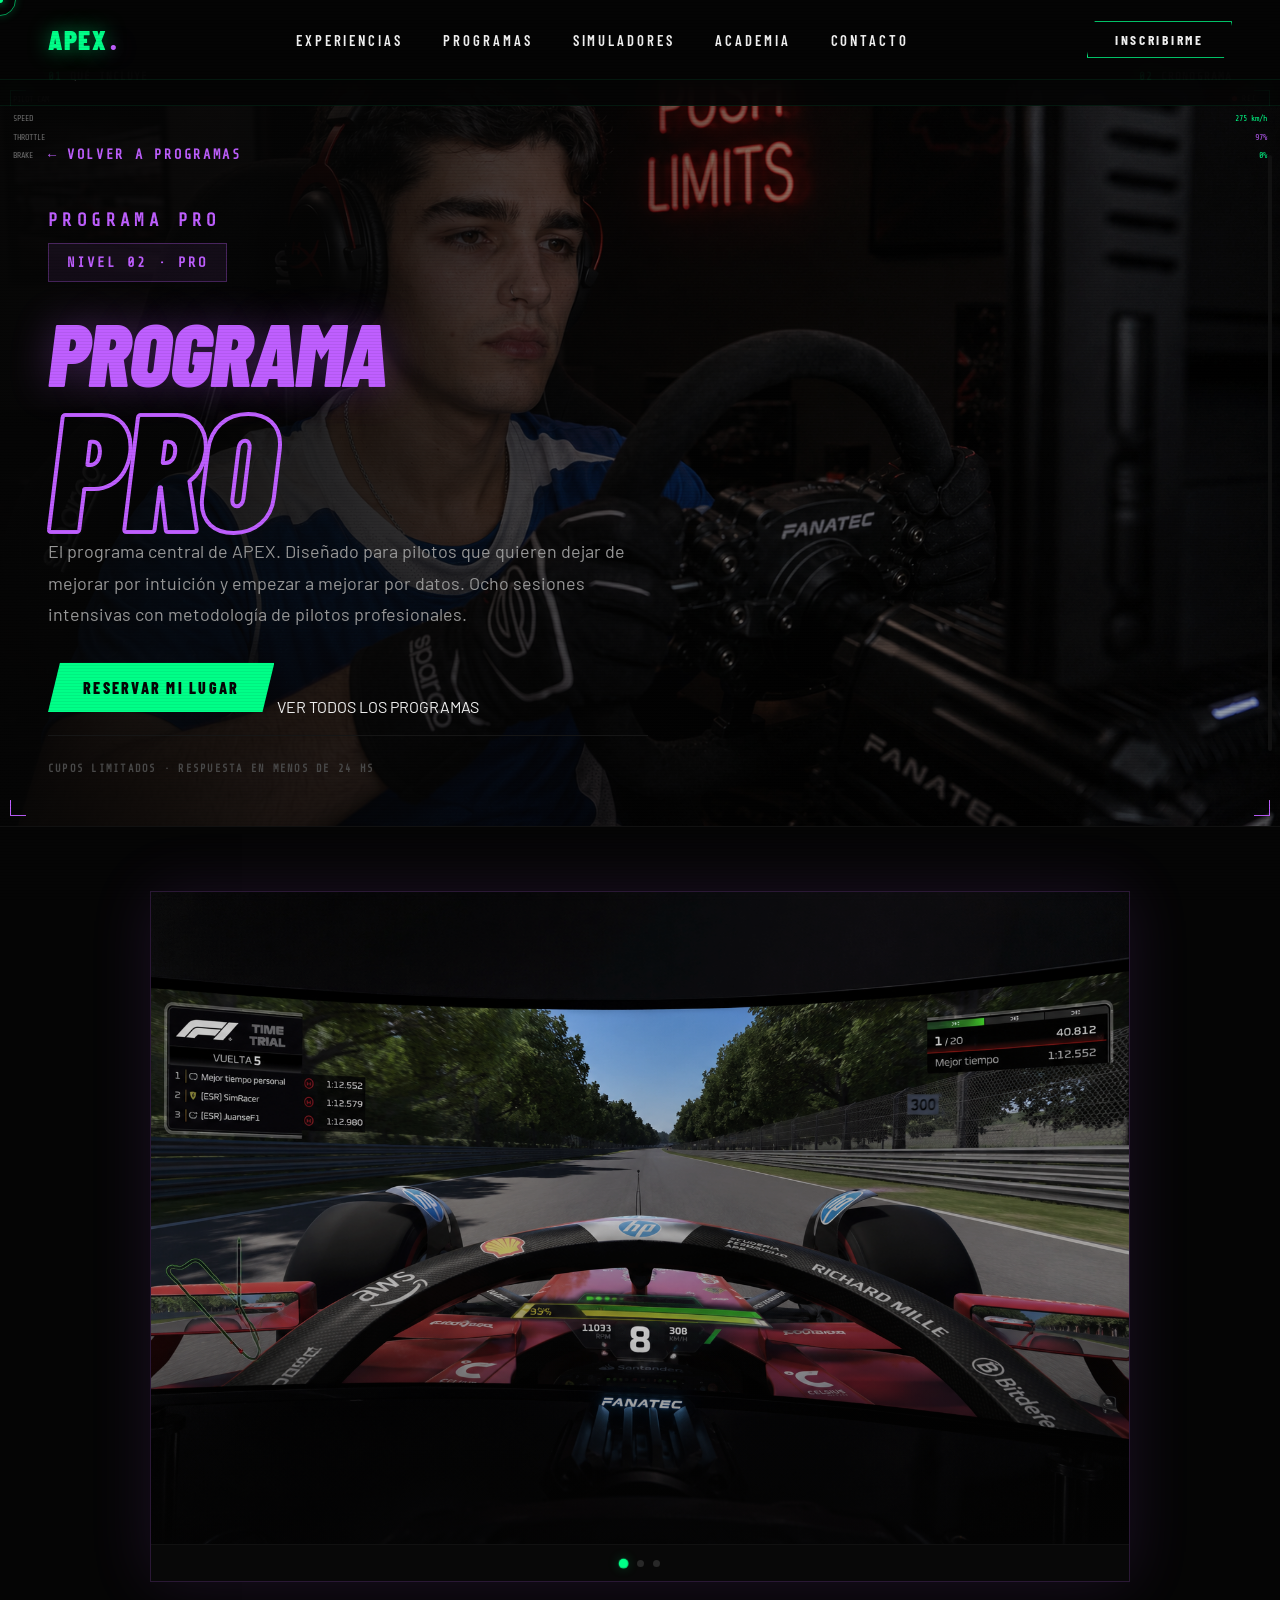
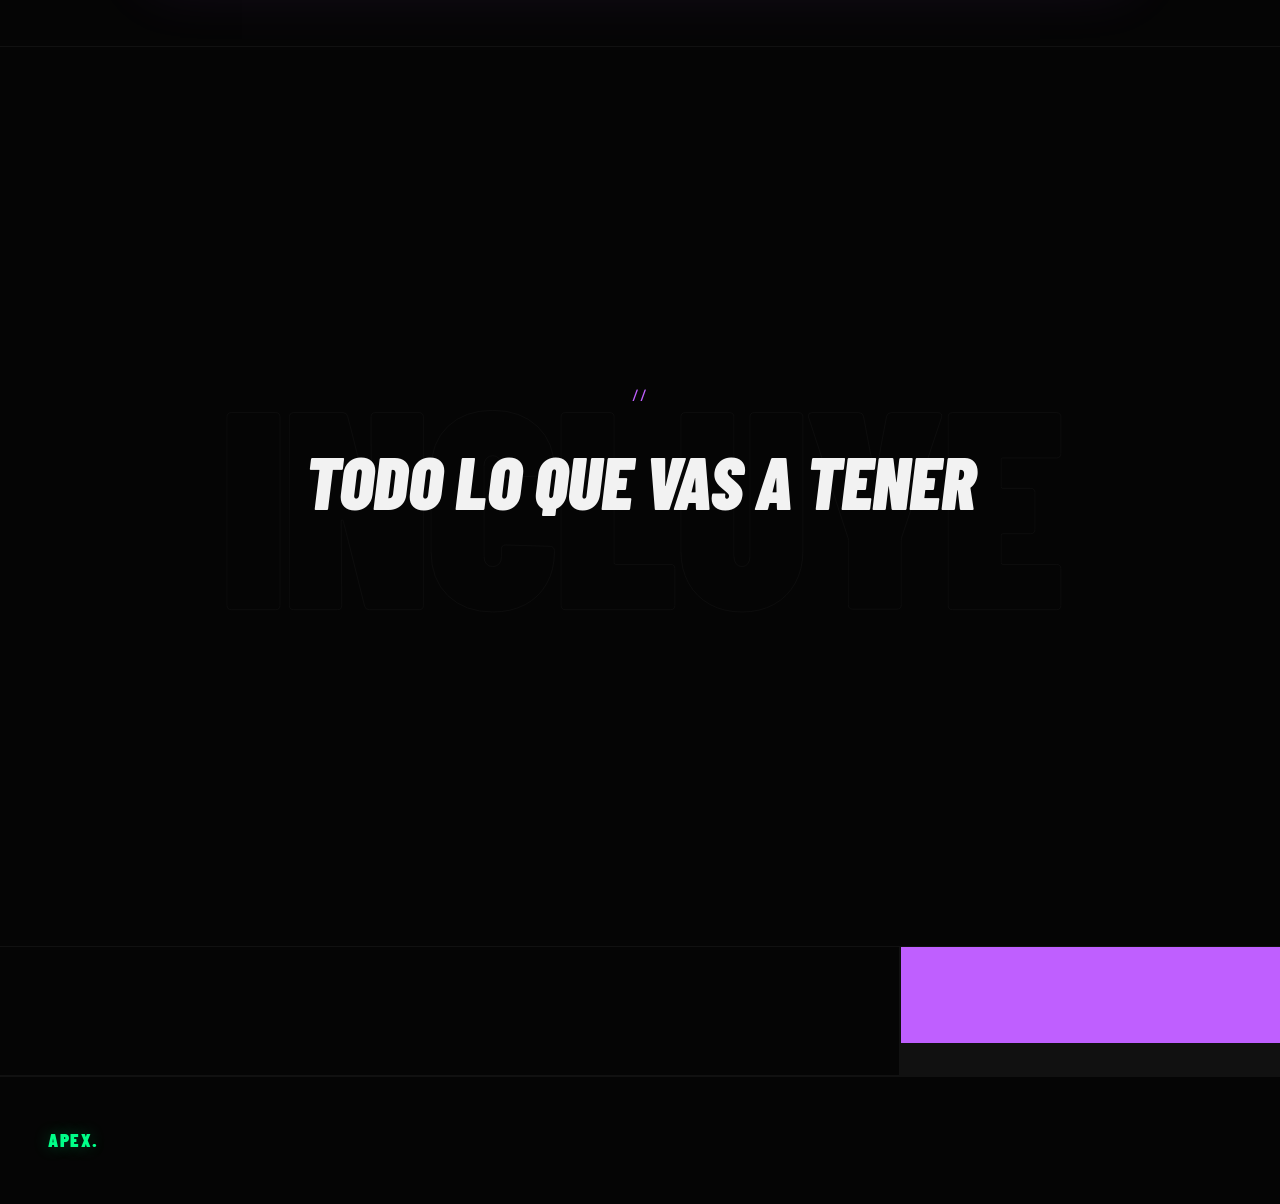
==== detalle.html @ c1f4610c "Update detalle.html" ====
<!DOCTYPE html>
<html lang="es">
<head>
<meta charset="UTF-8">
<meta name="viewport" content="width=device-width, initial-scale=1.0">
<title>Programa | APEX Sim Racing</title>
<link rel="preconnect" href="https://fonts.googleapis.com">
<link rel="preconnect" href="https://fonts.gstatic.com" crossorigin>
<link href="https://fonts.googleapis.com/css2?family=Barlow+Condensed:ital,wght@0,300;0,400;0,600;0,700;0,800;0,900;1,700;1,900&family=Barlow:wght@300;400;500&family=Share+Tech+Mono&display=swap" rel="stylesheet">
<link rel="stylesheet" href="style.css">
<style>

/* ══════════════════════════════
   DETALLE — BASE
══════════════════════════════ */
html{ scroll-behavior:smooth; }

.det-page{
  min-height:100vh;
  background:var(--black);
  padding-top:80px;
  overflow-x:hidden;
}

/* ══════════════════════════════
   HEADER
══════════════════════════════ */
.det-header{
  padding:4rem 3rem 3rem;
  border-bottom:1px solid #111;
  position:relative;
  overflow:hidden;
  display:flex;
  align-items:center;
  background:var(--black);
  min-height:640px;
}
.det-header-left{
  display:flex;
  flex-direction:column;
  position:relative;
  z-index:1;
  max-width:680px;
}

/* ── FOTO DE FONDO (ya no es un recuadro, cubre todo el header) ── */
.det-header-img{
  position:absolute;
  inset:0;
  width:100%;
  height:100%;
  overflow:hidden;
  border:none;
  z-index:0;
}
.det-header-img img{
  width:100%;
  height:100%;
  object-fit:cover;
  display:block;
  filter:saturate(.85) brightness(.85);
}
/* Overlay oscuro en degradado — más fuerte a la izquierda para que el texto se lea */
.det-header-img::after{
  content:'';
  position:absolute;
  inset:0;
  background:linear-gradient(90deg, rgba(5,5,5,.96) 0%, rgba(5,5,5,.75) 32%, rgba(5,5,5,.35) 62%, rgba(5,5,5,.15) 100%);
  pointer-events:none;
}
/* Brackets en esquinas — igual que el hero */
.det-img-bracket{
  position:absolute;
  width:16px;
  height:16px;
  z-index:2;
  pointer-events:none;
}
.det-img-bracket.tl{ top:10px; left:10px; border-top:1.5px solid var(--prog-accent,var(--green)); border-left:1.5px solid var(--prog-accent,var(--green)); }
.det-img-bracket.tr{ top:10px; right:10px; border-top:1.5px solid var(--prog-accent,var(--green)); border-right:1.5px solid var(--prog-accent,var(--green)); }
.det-img-bracket.bl{ bottom:10px; left:10px; border-bottom:1.5px solid var(--violet); border-left:1.5px solid var(--violet); }
.det-img-bracket.br{ bottom:10px; right:10px; border-bottom:1.5px solid var(--violet); border-right:1.5px solid var(--violet); }
/* HUD overlay — igual estética que foto1 */
.det-img-hud{
  position:absolute;
  top:.8rem;
  left:.8rem;
  right:.8rem;
  z-index:3;
  display:flex;
  flex-direction:column;
  gap:.35rem;
  pointer-events:none;
}
.det-hud-row{
  display:flex;
  justify-content:space-between;
  font-family:var(--ff-mono);
  font-size:.52rem;
  color:rgba(242,242,242,.45);
}
.det-hud-val{ color:var(--prog-accent, var(--green)) }
.det-hud-val.v{ color:var(--violet) }
/* Barra RPM lateral */
.det-img-rpm{
  position:absolute;
  right:8px;
  top:10%;
  height:80%;
  width:4px;
  background:#111;
  border-radius:2px;
  overflow:hidden;
  z-index:3;
}
.det-img-rpm-fill{
  width:100%;
  background:linear-gradient(to top, var(--prog-accent, var(--green)), var(--violet));
  border-radius:2px;
  animation:rpmPulse 1.8s ease-in-out infinite alternate;
}
/* REC badge */
.det-img-rec{
  position:absolute;
  top:.8rem;
  right:1.4rem;
  z-index:3;
  font-family:var(--ff-mono);
  font-size:.48rem;
  letter-spacing:.15em;
  color:rgba(242,242,242,.6);
  display:flex;
  align-items:center;
  gap:.3rem;
}
.det-img-rec::before{
  content:'';
  width:5px;
  height:5px;
  border-radius:50%;
  background:#ff3333;
  display:inline-block;
  animation:blink 1.2s infinite;
  box-shadow:0 0 6px rgba(255,51,51,.7);
}

.det-back{
  font-family:var(--ff-mono);
  font-size:.85rem;
  font-weight:700;
  letter-spacing:.2em;
  text-transform:uppercase;
  color:var(--violet);
  display:inline-flex;
  align-items:center;
  gap:.5rem;
  margin-bottom:2.5rem;
  transition:color .2s;
}
.det-back:hover{ color:var(--violet-dim) }
.det-back::before{ content:'←'; color:var(--violet) }

.det-eyebrow{
  font-family:var(--ff-mono);
  font-size:1.1rem;
  font-weight:700;
  letter-spacing:.25em;
  text-transform:uppercase;
  color:var(--violet);
  display:flex;
  align-items:center;
  gap:.6rem;
  margin-bottom:.6rem;
}
.det-eyebrow::before{ content:''; display:none }

.det-badge{
  display:inline-flex;
  align-items:center;
  gap:.6rem;
  font-family:var(--ff-mono);
  font-size:.88rem;
  font-weight:700;
  letter-spacing:.15em;
  text-transform:uppercase;
  padding:.45rem 1.1rem;
  margin-bottom:1.8rem;
  border:1px solid rgba(191,95,255,.3);
  background:rgba(191,95,255,.07);
  color:var(--violet);
  align-self:flex-start;
}
.det-badge-dot{ display:none }

/* Línea "PROGRAMA" — rellena en violeta */
.det-title-pre{
  font-family:var(--ff-display);
  font-weight:900;
  font-style:italic;
  font-size:clamp(3.5rem,7vw,8rem);
  text-transform:uppercase;
  letter-spacing:-.02em;
  line-height:.9;
  color:var(--violet);
  text-shadow:0 0 40px rgba(191,95,255,.3);
  display:block;
  margin-bottom:.2rem;
}
/* Línea con el nombre del programa — outline */
.det-title{
  font-family:var(--ff-display);
  font-weight:900;
  font-style:italic;
  font-size:clamp(6rem,13vw,15rem);
  text-transform:uppercase;
  letter-spacing:-.02em;
  line-height:.85;
  color:transparent;
  -webkit-text-stroke:4px var(--violet);
  text-shadow:none;
  margin:0;
}

/* Fila título — el precio ahora va debajo, chico */
.det-title-row{
  display:flex;
  align-items:flex-end;
  gap:.9rem;
  flex-wrap:nowrap;
}

/* Botón de inscripción junto al título */
.det-title-cta{
  font-family:var(--ff-display);
  font-size:1.15rem;
  font-weight:800;
  letter-spacing:.15em;
  text-transform:uppercase;
  background:var(--violet);
  color:var(--white);
  padding:.7rem 2rem;
  border:none;
  cursor:pointer;
  clip-path:polygon(10px 0%,100% 0%,calc(100% - 10px) 100%,0% 100%);
  transition:all .25s;
  box-shadow:0 0 20px rgba(191,95,255,.35);
  font-style:normal;
  white-space:nowrap;
  flex-shrink:0;
}
.det-title-cta:hover{
  background:var(--violet-dim);
  box-shadow:0 0 36px rgba(191,95,255,.55);
  transform:translateX(3px);
}

.det-popular{
  display:inline-flex;
  align-items:center;
  gap:.6rem;
  font-family:var(--ff-mono);
  font-size:.75rem;           /* más grande */
  font-weight:700;
  letter-spacing:.15em;
  text-transform:uppercase;
  color:var(--black);         /* texto negro sobre fondo verde */
  background:var(--green);    /* relleno sólido — no outline */
  border:none;
  padding:.35rem 1rem;
  font-style:normal;
  box-shadow:0 0 16px rgba(0,255,136,.35);
}
.det-popular::before{
  content:'';
  width:5px;
  height:5px;
  background:var(--green);
  border-radius:50%;
  display:inline-block;
  animation:blink 1.2s infinite;
}

/* Tagline — ahora visible como bajada explicativa debajo del título+precio */
.det-tagline{
  display:block;
  font-size:1.12rem;
  color:#999;
  font-weight:400;
  line-height:1.75;
  max-width:600px;
  margin:0 0 2rem;
}

/* Precio — chico respecto al original, pero bien visible debajo del título */


/* Bloque de info debajo del título+precio: período, nota y CTAs */
.det-info-below{
  margin-top:-1rem;
  padding-top:.6rem;
  border-top:1px solid #161616;
}
/* CTAs */
.det-cta-row{
  display:flex;
  align-items:center;
  gap:1.2rem;
  margin-top:2rem;
  flex-wrap:wrap;
}
.det-cta-note{
  font-family:var(--ff-mono);
  font-size:.65rem;
  font-weight:600;
  letter-spacing:.12em;
  color:var(--muted);
  text-transform:uppercase;
  margin-top:1rem;
}

/* Navegación rápida — mapa de las 3 secciones, en orden de lectura */
.det-quicknav{
  display:flex;
  gap:1.6rem;
  flex-wrap:wrap;
  margin-top:1.6rem;
  padding-top:1.4rem;
  border-top:1px solid #161616;
}
.det-quicknav a{
  font-family:var(--ff-mono);
  font-size:.68rem;
  font-weight:700;
  letter-spacing:.1em;
  text-transform:uppercase;
  color:var(--muted);
  display:inline-flex;
  align-items:center;
  gap:.5rem;
  transition:color .2s;
}
.det-quicknav a:hover{ color:var(--white) }
.det-quicknav a span{
  color:var(--prog-accent, var(--green));
  font-family:var(--ff-mono);
}

/* CTA violeta para ELITE */
.btn-elite{
  font-family:var(--ff-display);
  font-size:.9rem;
  font-weight:800;
  letter-spacing:.18em;
  text-transform:uppercase;
  background:transparent;
  color:var(--violet);
  padding:.75rem 2.2rem;
  display:inline-block;
  border:1px solid var(--violet);
  transition:all .25s;
  box-shadow:0 0 16px rgba(191,95,255,.15);
  clip-path:polygon(12px 0%,100% 0%,calc(100% - 12px) 100%,0% 100%);
}
.btn-elite:hover{
  background:rgba(191,95,255,.12);
  box-shadow:0 0 30px rgba(191,95,255,.35);
  transform:translateX(3px);
}

/* ══════════════════════════════
   BODY — grid 2 columnas
══════════════════════════════ */
.det-body{
  display:grid;
  grid-template-columns:1fr 380px;
  gap:1px;
  background:#111;
  border-bottom:1px solid #111;
}
.det-main{
  padding:4rem 3rem;
  background:var(--black);
}
.det-aside{
  padding:3rem 2.5rem;
  background:var(--violet);
  border-left:1px solid #111;
  position:sticky;
  top:96px;
  align-self:start;
}

/* ══════════════════════════════
   SECCIONES
══════════════════════════════ */
.det-section{ margin-bottom:4rem; scroll-margin-top:100px; }
.det-section:last-child{ margin-bottom:0 }

.det-section-label{
  font-family:var(--ff-mono);
  font-size:.7rem;
  font-weight:700;
  letter-spacing:.22em;
  text-transform:uppercase;
  color:var(--prog-accent, var(--green));
  display:flex;
  align-items:center;
  gap:.5rem;
  margin-bottom:1.8rem;
}
.det-section-label::before{ content:'//'; color:var(--violet) }

.det-section-title{
  font-family:var(--ff-display);
  font-weight:900;
  font-size:2rem;
  text-transform:uppercase;
  letter-spacing:.04em;
  color:var(--white);
  margin-bottom:1.2rem;
}

/* ══════════════════════════════
   REQUISITOS — "¿Es para vos?"
══════════════════════════════ */
.det-req-list{
  list-style:none;
  display:flex;
  flex-direction:column;
  gap:1.1rem;
  margin-bottom:1.8rem;
}
.det-req-item{
  display:flex;
  align-items:flex-start;
  gap:1rem;
  font-size:1.02rem;
  color:var(--white);
  font-weight:400;
  line-height:1.55;
}
.det-req-item::before{
  content:'✓';
  font-family:var(--ff-mono);
  font-weight:700;
  font-size:.85rem;
  color:var(--prog-accent, var(--green));
  flex-shrink:0;
  margin-top:.15rem;
}
.det-req-nota{
  font-size:.92rem;
  color:#888;
  font-weight:400;
  line-height:1.75;
  padding:1.3rem 1.5rem;
  border-left:2px solid var(--prog-accent, var(--green));
  background:var(--prog-bg-subtle, rgba(0,255,136,.02));
}

/* ══════════════════════════════
   QUÉ INCLUYE — sección dinámica, pantalla completa
══════════════════════════════ */
.det-incluye-section{
  min-height:100vh;
  display:flex;
  flex-direction:column;
  justify-content:center;
  align-items:center;
  padding:6rem 3rem;
  background:var(--black);
  border-bottom:1px solid #111;
  text-align:center;
  scroll-margin-top:80px;
  position:relative;
  overflow:hidden;
}
/* Watermark de fondo, sutil, en línea con el resto del sitio */
.det-incluye-section::before{
  content:'INCLUYE';
  position:absolute;
  top:50%;
  left:50%;
  transform:translate(-50%,-50%);
  font-family:var(--ff-display);
  font-weight:900;
  font-size:min(22vw,18rem);
  color:transparent;
  -webkit-text-stroke:1px rgba(255,255,255,.03);
  letter-spacing:-.02em;
  pointer-events:none;
  z-index:0;
  white-space:nowrap;
}
.det-incluye-eyebrow{
  justify-content:center;
  margin-bottom:1rem;
  position:relative;
  z-index:1;
}
.det-incluye-title{
  font-family:var(--ff-display);
  font-weight:900;
  font-style:italic;
  font-size:clamp(2.6rem,6vw,4.6rem);
  text-transform:uppercase;
  letter-spacing:-.01em;
  color:var(--white);
  margin-bottom:.6rem;
  position:relative;
  z-index:1;
}
.det-incluye-sub{
  font-size:1.05rem;
  color:#888;
  max-width:620px;
  line-height:1.7;
  margin:0 auto;
  position:relative;
  z-index:1;
}
.det-incluye-cards{
  display:grid;
  grid-template-columns:repeat(3, 1fr);
  gap:1.4rem;
  margin-top:3.5rem;
  max-width:1360px;
  width:100%;
  position:relative;
  z-index:1;
}
.det-inc-card{
  position:relative;
  width:100%;
  min-height:210px;
  background:#0b0b0b;
  border:1px solid #1c1c1c;
  padding:1.7rem 1.5rem;
  text-align:left;
  transition:transform .3s cubic-bezier(.25,.8,.25,1), border-color .3s ease, box-shadow .3s ease;
  clip-path:polygon(14px 0,100% 0,100% calc(100% - 14px),calc(100% - 14px) 100%,0 100%,0 14px);
  display:flex;
  flex-direction:column;
}
.det-inc-card::before{
  content:'';
  position:absolute;
  top:0;left:0;right:0;
  height:3px;
  background:var(--prog-accent, var(--green));
}
.det-inc-card:nth-child(3n+2)::before{ background:var(--violet); }
.det-inc-card:nth-child(3n)::before{ background:rgba(255,255,255,.5); }
.det-inc-card:hover{
  transform:translateY(-10px) scale(1.03);
  border-color:var(--prog-accent, var(--green));
  box-shadow:0 16px 34px rgba(0,0,0,.55), 0 0 26px var(--prog-glow, rgba(0,255,136,.22));
  z-index:2;
}
.det-inc-card-num{
  font-family:var(--ff-mono);
  font-size:.85rem;
  font-weight:700;
  letter-spacing:.05em;
  color:var(--prog-accent, var(--green));
  margin-bottom:1.1rem;
  display:block;
}
.det-inc-card-text{
  font-size:.98rem;
  color:var(--white);
  line-height:1.55;
  font-weight:500;
}
@media(max-width:900px){
  .det-incluye-section{ min-height:auto; padding:4rem 2rem }
  .det-incluye-section::before{ display:none }
  .det-incluye-cards{ grid-template-columns:repeat(2, 1fr) }
}
@media(max-width:560px){
  .det-incluye-cards{ grid-template-columns:1fr; gap:1rem }
  .det-inc-card:hover{ transform:translateY(-6px) scale(1) }
}

/* ══════════════════════════════
   TIMELINE
══════════════════════════════ */
.det-timeline{
  display:flex;
  flex-direction:column;
  position:relative;
}
.det-timeline::before{
  content:'';
  position:absolute;
  left:18px;
  top:0;
  bottom:0;
  width:1px;
  background:linear-gradient(to bottom, var(--prog-accent, var(--green)), var(--violet), transparent);
}
.det-tl-item{
  display:grid;
  grid-template-columns:40px 1fr;
  gap:1.5rem;
  padding:1.5rem 0;
  border-bottom:1px solid #0f0f0f;
}
.det-tl-item:last-child{ border-bottom:none }
.det-tl-num{
  width:36px;
  height:36px;
  border:1px solid #1e1e1e;
  display:flex;
  align-items:center;
  justify-content:center;
  font-family:var(--ff-mono);
  font-size:.55rem;
  color:var(--prog-accent, var(--green));
  background:var(--black);
  position:relative;
  z-index:1;
  flex-shrink:0;
  transition:all .3s;
}
.det-tl-item:hover .det-tl-num{
  border-color:var(--prog-accent, var(--green));
  box-shadow:0 0 12px var(--prog-glow, rgba(0,255,136,.2));
}
.det-tl-week{
  font-family:var(--ff-mono);
  font-size:.65rem;
  font-weight:700;
  letter-spacing:.15em;
  color:var(--muted);
  text-transform:uppercase;
  margin-bottom:.4rem;
}
.det-tl-name{
  font-family:var(--ff-display);
  font-weight:800;
  font-size:1.3rem;
  text-transform:uppercase;
  letter-spacing:.05em;
  color:var(--white);
  margin-bottom:.4rem;
}
.det-tl-desc{
  font-size:1rem;
  color:#888;
  font-weight:400;
  line-height:1.6;
}

/* ══════════════════════════════
   ASIDE
══════════════════════════════ */
.det-includes-title{
  font-family:var(--ff-display);
  font-weight:600;
  font-size:1.25rem;
  text-transform:uppercase;
  letter-spacing:.06em;
  color:var(--white);
  margin-bottom:1.5rem;
  padding-bottom:1rem;
  border-bottom:1px solid rgba(255,255,255,.2);
}
.det-include-item{
  display:flex;
  align-items:flex-start;
  gap:.8rem;
  padding:.85rem 0;
  border-bottom:1px solid rgba(255,255,255,.12);
  font-size:1.02rem;
  color:var(--white);
  font-weight:600;
  line-height:1.5;
}
.det-include-item:last-child{ border-bottom:none }
.det-include-arrow{
  color:var(--prog-accent, var(--green));
  font-size:.6rem;
  flex-shrink:0;
  margin-top:.2rem;
  font-family:var(--ff-mono);
}

/* Barras de nivel */
.det-level-wrap{
  margin-top:2rem;
  padding-top:2rem;
  border-top:1px solid #161616;
}
.det-level-label{
  font-family:var(--ff-mono);
  font-size:.65rem;
  font-weight:700;
  letter-spacing:.18em;
  color:var(--muted);
  text-transform:uppercase;
  margin-bottom:.8rem;
}
.det-bars{ display:flex; gap:5px }
.det-bar{
  width:10px;
  height:26px;
  transform:skewX(-16deg);
}
.det-bar.on{
  background:var(--prog-accent, var(--white));
  box-shadow:0 0 6px var(--prog-glow, rgba(255,255,255,.3));
}
.det-bar.off{ background:var(--prog-bar-off, rgba(255,255,255,.08)) }

/* Precio en aside */
.det-aside-price{
  margin-top:2.5rem;
  padding-top:2rem;
  border-top:1px solid #161616;
}
.det-aside-price-num{
  font-family:var(--ff-display);
  font-weight:900;
  font-size:3.6rem;
  color:var(--white);
  line-height:1;
}
.det-aside-price-period{
  font-family:var(--ff-mono);
  font-size:.7rem;
  font-weight:700;
  letter-spacing:.12em;
  color:var(--muted);
  text-transform:uppercase;
  margin-top:.4rem;
}

/* Otros programas en aside */
.det-other-programs{
  margin-top:2.5rem;
  padding-top:2rem;
  border-top:1px solid #161616;
}
.det-other-label{
  font-family:var(--ff-mono);
  font-size:.65rem;
  font-weight:700;
  letter-spacing:.18em;
  color:var(--muted);
  text-transform:uppercase;
  margin-bottom:1rem;
}
.det-other-link{
  display:flex;
  justify-content:space-between;
  align-items:center;
  padding:.8rem 0;
  border-bottom:1px solid #0f0f0f;
  font-family:var(--ff-display);
  font-size:1.1rem;
  font-weight:800;
  text-transform:uppercase;
  color:#3a3a3a;
  letter-spacing:.05em;
  transition:color .2s;
}
.det-other-link:last-child{ border-bottom:none }
.det-other-link:hover{ color:var(--white) }
.det-other-link-price{
  font-family:var(--ff-mono);
  font-size:.7rem;
  font-weight:700;
}

/* ══════════════════════════════
   FOOTER
══════════════════════════════ */
.det-footer{
  padding:3rem;
  display:flex;
  align-items:center;
  justify-content:space-between;
  flex-wrap:wrap;
  gap:1rem;
  border-top:1px solid #111;
}
.det-footer-logo{
  font-family:var(--ff-display);
  font-weight:900;
  font-size:1.2rem;
  letter-spacing:.08em;
  color:var(--green);
  text-shadow:0 0 16px rgba(0,255,136,.3);
}
.det-footer-nav{
  display:flex;
  gap:1.5rem;
  align-items:center;
  flex-wrap:wrap;
}
.det-footer-nav span{
  font-family:var(--ff-mono);
  font-size:.65rem;
  font-weight:700;
  letter-spacing:.12em;
  color:var(--muted);
  text-transform:uppercase;
}
.det-footer-nav a{
  font-family:var(--ff-mono);
  font-size:.7rem;
  font-weight:700;
  letter-spacing:.12em;
  color:var(--muted);
  text-transform:uppercase;
  transition:color .2s;
}
.det-footer-nav a:hover{ color:var(--white) }

/* ══════════════════════════════
   RESPONSIVE
══════════════════════════════ */
/* ══════════════════════════════
   CARRUSEL
══════════════════════════════ */
/* Carrusel */
.det-carousel-wrap{
  background:#080808;
  position:relative;
  overflow:hidden;
  display:flex;
  flex-direction:column;
}
.det-carousel{
  overflow:hidden;
  flex:1;
}
.det-carousel-track{
  display:flex;
  height:100%;
  transition:transform .6s cubic-bezier(.25,.8,.25,1);
  will-change:transform;
}
.det-carousel-slide{
  flex:0 0 100%;
  width:100%;
  height:100%;
  min-height:360px;
  overflow:hidden;
  position:relative;
}
.det-carousel-slide img{
  width:100%;
  height:100%;
  object-fit:cover;
  display:block;
  filter:saturate(.85) brightness(.88);
  transition:transform .6s ease;
}
.det-carousel-slide:hover img{ transform:scale(1.03) }
/* Overlay sutil en cada slide */
.det-carousel-slide::after{
  content:'';
  position:absolute;
  inset:0;
  background:linear-gradient(to bottom, transparent 60%, rgba(5,5,5,.6) 100%);
  pointer-events:none;
}
/* Dots */
.det-carousel-dots{
  display:flex;
  justify-content:center;
  gap:.6rem;
  padding:.9rem 0;
  background:#080808;
  border-top:1px solid #111;
}
.det-cdot{
  width:7px;
  height:7px;
  border-radius:50%;
  border:none;
  background:var(--muted2);
  padding:0;
  cursor:pointer;
  transition:background .25s, transform .25s, box-shadow .25s;
}
.det-cdot.active{
  background:var(--prog-accent, var(--green));
  transform:scale(1.4);
  box-shadow:0 0 8px var(--prog-glow, rgba(0,255,136,.55));
}

/* ══════════════════════════════
   CARRUSEL — sección aparte, centrada y más grande
══════════════════════════════ */
.det-carousel-section{
  display:flex;
  justify-content:center;
  padding:4rem 3rem;
  background:var(--black);
  border-bottom:1px solid #111;
}
.det-carousel-wrap-standalone{
  width:100%;
  max-width:980px;
  border:1px solid rgba(191,95,255,.18);
  box-shadow:0 0 60px rgba(191,95,255,.12);
}
.det-carousel-wrap-standalone .det-carousel-slide{
  min-height:560px;
}

/* ══════════════════════════════
   RESPONSIVE
══════════════════════════════ */
@media(max-width:900px){
  .det-header{ padding:3rem 2rem 2.5rem; min-height:560px }
  .det-header-left{ max-width:100% }
  .det-carousel-section{ padding:3rem 2rem }
  .det-carousel-wrap-standalone .det-carousel-slide{ min-height:380px }
  .det-body{ grid-template-columns:1fr }
  .det-aside{ border-left:none; border-top:1px solid #111; position:static }
  .det-main{ padding:3rem 2rem }
  .det-aside{ padding:2.5rem 2rem }
  .det-footer{ padding:2rem }
}
@media(max-width:480px){
  .det-header,.det-main,.det-aside{ padding:2.5rem 1.5rem }
  .det-header{ min-height:480px }
  .det-header-img::after{
    background:linear-gradient(180deg, rgba(5,5,5,.55) 0%, rgba(5,5,5,.85) 55%, rgba(5,5,5,.97) 100%);
  }
  .det-carousel-section{ padding:2rem 1.5rem }
  .det-carousel-wrap-standalone .det-carousel-slide{ min-height:260px }
  .det-footer{ padding:1.5rem }
  .det-cta-row{ flex-direction:column; align-items:flex-start }
  .btn-primary,.btn-ghost,.btn-elite{ width:100%; text-align:center; justify-content:center; display:block }
  .det-title{ font-size:clamp(3.5rem,16vw,6rem) }
  .det-title-row{ gap:1rem }
}

/* ══════════════════════════════
   MODAL FORMULARIO
══════════════════════════════ */
.det-modal-overlay{
  position:fixed;inset:0;background:rgba(5,5,5,.88);
  backdrop-filter:blur(8px);z-index:9000;
  display:flex;align-items:center;justify-content:center;padding:2rem;
  opacity:0;pointer-events:none;transition:opacity .3s ease;
}
.det-modal-overlay.open{ opacity:1;pointer-events:all }
.det-modal{
  background:var(--black);border:1px solid rgba(191,95,255,.25);
  box-shadow:0 0 60px rgba(191,95,255,.15);
  padding:3rem;width:100%;max-width:540px;position:relative;
  transform:translateY(20px);transition:transform .3s ease;
}
.det-modal-overlay.open .det-modal{ transform:translateY(0) }
.det-modal-close{
  position:absolute;top:1.2rem;right:1.5rem;
  background:none;border:none;font-family:var(--ff-mono);
  font-size:.7rem;color:var(--muted);cursor:pointer;letter-spacing:.1em;transition:color .2s;
}
.det-modal-close:hover{ color:var(--white) }
.det-modal-eyebrow{
  font-family:var(--ff-mono);font-size:.58rem;letter-spacing:.22em;
  text-transform:uppercase;color:var(--violet);margin-bottom:.8rem;
}
.det-modal-eyebrow::before{ content:'// ';color:var(--green) }
.det-modal-title{
  font-family:var(--ff-display);font-weight:900;font-style:italic;
  font-size:2.4rem;text-transform:uppercase;color:var(--white);
  margin-bottom:.4rem;line-height:.95;
}
.det-modal-sub{
  font-family:var(--ff-mono);font-size:.58rem;color:var(--muted);
  letter-spacing:.08em;margin-bottom:2rem;
}
.det-form{ display:flex;flex-direction:column;gap:1rem }
.det-field{ display:flex;flex-direction:column;gap:.35rem }
.det-field label{
  font-family:var(--ff-mono);font-size:.52rem;letter-spacing:.18em;
  text-transform:uppercase;color:var(--muted);
}
.det-field input,.det-field textarea,.det-field select{
  background:#0a0a0a;border:1px solid #222;color:var(--white);
  font-family:var(--ff-body);font-size:.9rem;padding:.7rem 1rem;
  outline:none;transition:border-color .2s;width:100%;resize:none;appearance:none;
}
.det-field input:focus,.det-field textarea:focus,.det-field select:focus{
  border-color:var(--violet);box-shadow:0 0 0 2px rgba(191,95,255,.1);
}
.det-field select option{ background:#0a0a0a }
.det-form-row{ display:grid;grid-template-columns:1fr 1fr;gap:1rem }
.det-form-submit{
  font-family:var(--ff-display);font-size:.85rem;font-weight:700;
  letter-spacing:.18em;text-transform:uppercase;
  background:var(--violet);color:var(--white);border:none;
  padding:.9rem;cursor:pointer;
  clip-path:polygon(10px 0%,100% 0%,calc(100% - 10px) 100%,0% 100%);
  transition:all .25s;box-shadow:0 0 20px rgba(191,95,255,.3);
  margin-top:.5rem;width:100%;
}
.det-form-submit:hover{ background:var(--violet-dim);box-shadow:0 0 36px rgba(191,95,255,.5) }
.det-form-submit:disabled{ opacity:.6;cursor:not-allowed }
.det-form-note{
  font-family:var(--ff-mono);font-size:.5rem;letter-spacing:.1em;
  color:var(--muted);text-transform:uppercase;text-align:center;
}
.det-form-success{
  display:none;flex-direction:column;align-items:center;
  gap:1rem;padding:2rem 0;text-align:center;
}
.det-form-success-icon{ font-size:2.5rem;color:var(--violet);font-family:var(--ff-display);font-weight:900 }
.det-form-success-title{ font-family:var(--ff-display);font-weight:900;font-size:1.8rem;text-transform:uppercase;color:var(--white) }
.det-form-success-sub{ font-family:var(--ff-mono);font-size:.6rem;color:var(--muted);letter-spacing:.1em }
@media(max-width:560px){
  .det-modal{ padding:2rem 1.5rem }
  .det-form-row{ grid-template-columns:1fr }
}

/* ══════════════════════════════
   TEXTOS MÁS GRANDES Y BOLD (override local, no toca style.css)
══════════════════════════════ */
.det-page .btn-primary,
.det-page .btn-ghost{
  font-size:1rem !important;
  font-weight:800 !important;
  letter-spacing:.14em !important;
}
.det-modal-title{ font-size:2.8rem; }
.det-modal-eyebrow{ font-size:.7rem; font-weight:700; }
.det-modal-sub{ font-size:.68rem; font-weight:600; }
.det-field label{ font-size:.6rem; font-weight:700; }
.det-form-note{ font-size:.58rem; font-weight:600; }
.det-form-success-sub{ font-size:.7rem; font-weight:600; }
</style>
</head>
<body>

<!-- CURSOR -->
<div id="cursor" aria-hidden="true"></div>
<div id="cursor-ring" aria-hidden="true"></div>
<!-- SCANLINES -->
<div class="scanlines" aria-hidden="true"></div>

<!-- ═══════ NAV ═══════ -->
<nav>
  <div class="nav-logo">APEX<span class="dot">.</span></div>
  <ul class="nav-links" id="nav-links">
    <li><a href="index.html#experiencias">Experiencias</a></li>
    <li><a href="index.html#programas">Programas</a></li>
    <li><a href="index.html#tecnologia">Simuladores</a></li>
    <li><a href="index.html#academia">Academia</a></li>
    <li><a href="index.html#cta">Contacto</a></li>
  </ul>
  <button class="nav-toggle" id="nav-toggle" aria-label="Abrir menú" aria-expanded="false">
    <span></span><span></span><span></span>
  </button>
  <button class="nav-cta" id="nav-cta-inscribirme">
    Inscribirme
  </button>
</nav>

<div class="det-page" id="det-page">

  <!-- ── HEADER ── -->
  <div class="det-header" id="det-header">

    <!-- IZQUIERDA -->
    <div class="det-header-left">
      <a href="index.html#programas" class="det-back">Volver a programas</a>
      <div class="det-eyebrow">Programas de Pilotos</div>
      <div class="det-badge" id="det-badge">
        <span class="det-badge-dot"></span>
        <span id="det-badge-text"></span>
      </div>
<span class="det-title-pre">PROGRAMA</span>

<div class="det-title-row">
    <h1 class="det-title" id="det-title"></h1>
</div>

<p class="det-tagline" id="det-tagline"></p>

<div class="det-actions">
    <a href="#inscripcion" class="btn btn-primary">RESERVAR MI LUGAR</a>
    <a href="index.html#programas" class="btn btn-secondary">VER TODOS LOS PROGRAMAS</a>
</div>
<div class="det-title-row">
    <h1 class="det-title" id="det-title"></h1>
   
</div>

<p class="det-tagline" id="det-tagline"></p>

      <div class="det-info-below">
        <div class="det-cta-row" id="det-cta-row" style="margin-top:0"></div>
        <p class="det-cta-note">Cupos limitados · Respuesta en menos de 24 hs</p>
        <nav class="det-quicknav" aria-label="Navegación rápida del programa">
          <a href="#det-sec-incluye"><span>01</span> Qué incluye</a>
          <a href="#det-sec-cronograma"><span>02</span> Cronograma</a>
        </nav>
      </div>
    </div>

    <!-- DERECHA — foto con HUD -->
    <div class="det-header-img">
      <img src="foto13.png" alt="Piloto APEX en simulador" draggable="false">
      <!-- Brackets -->
      <div class="det-img-bracket tl"></div>
      <div class="det-img-bracket tr"></div>
      <div class="det-img-bracket bl"></div>
      <div class="det-img-bracket br"></div>
      <!-- HUD -->
      <div class="det-img-hud">
        <div class="det-hud-row">
          <span>PILOT CAM</span>
          <span></span>
        </div>
        <div class="det-hud-row">
          <span>SPEED</span>
          <span class="det-hud-val" id="hud-speed">275 km/h</span>
        </div>
        <div class="det-hud-row">
          <span>THROTTLE</span>
          <span class="det-hud-val v">97%</span>
        </div>
        <div class="det-hud-row">
          <span>BRAKE</span>
          <span class="det-hud-val">0%</span>
        </div>
      </div>
      <!-- REC -->
      <div class="det-img-rec">REC</div>
      <!-- Barra RPM -->
      <div class="det-img-rpm"><div class="det-img-rpm-fill"></div></div>
    </div>

  </div>

  <!-- ── CARRUSEL — sección aparte ── -->
  <div class="det-carousel-section">
    <div class="det-carousel-wrap det-carousel-wrap-standalone">
      <div class="det-carousel" id="det-carousel">
        <div class="det-carousel-track" id="det-carousel-track">
          <div class="det-carousel-slide"><img src="foto14.png" alt="APEX — imagen 1" draggable="false"></div>
          <div class="det-carousel-slide"><img src="foto15.png" alt="APEX — imagen 2" draggable="false"></div>
          <div class="det-carousel-slide"><img src="foto16.png" alt="APEX — imagen 3" draggable="false"></div>
        </div>
      </div>
      <!-- Dots -->
      <div class="det-carousel-dots" id="det-carousel-dots">
        <button class="det-cdot active" data-idx="0" aria-label="Slide 1"></button>
        <button class="det-cdot" data-idx="1" aria-label="Slide 2"></button>
        <button class="det-cdot" data-idx="2" aria-label="Slide 3"></button>
      </div>
    </div>
  </div>

  <!-- ── QUÉ INCLUYE — sección dinámica, ocupa toda la pantalla ── -->
  <div class="det-incluye-section" id="det-sec-incluye">
    <div class="det-section-label det-incluye-eyebrow" id="det-incluye-eyebrow"></div>
    <h2 class="det-incluye-title">Todo lo que vas a tener</h2>
    <div class="det-incluye-cards" id="det-incluye-cards"></div>
  </div>

  <!-- ── BODY ── -->
  <div class="det-body">
    <div class="det-main" id="det-main"></div>
    <div class="det-aside" id="det-aside"></div>
  </div>

  <!-- ── FOOTER ── -->
  <div class="det-footer">
    <a href="index.html" class="det-footer-logo">APEX.</a>
    <div class="det-footer-nav" id="det-footer-nav"></div>
  </div>

</div>

<!-- ══════ MODAL FORMULARIO ══════ -->
<div class="det-modal-overlay" id="det-modal-overlay" role="dialog" aria-modal="true" aria-label="Formulario de inscripción">
  <div class="det-modal">
    <button class="det-modal-close" id="det-modal-close">✕ CERRAR</button>
    <div class="det-modal-eyebrow">Inscripción</div>
    <div class="det-modal-title" id="modal-prog-title">Programa PRO</div>
    <div class="det-modal-sub">Completá tus datos y te contactamos en menos de 24 hs</div>

    <!-- Formulario -->
    <form class="det-form" id="det-form" novalidate>
      <div class="det-form-row">
        <div class="det-field">
          <label for="f-nombre">Nombre</label>
          <input type="text" id="f-nombre" name="nombre" placeholder="Tu nombre" required>
        </div>
        <div class="det-field">
          <label for="f-apellido">Apellido</label>
          <input type="text" id="f-apellido" name="apellido" placeholder="Tu apellido" required>
        </div>
      </div>
      <div class="det-field">
        <label for="f-email">Email</label>
        <input type="email" id="f-email" name="email" placeholder="tu@email.com" required>
      </div>
      <div class="det-field">
        <label for="f-tel">Teléfono / WhatsApp</label>
        <input type="tel" id="f-tel" name="telefono" placeholder="+54 11 0000-0000">
      </div>
      <div class="det-field">
        <label for="f-exp">Experiencia en sim racing</label>
        <select id="f-exp" name="experiencia">
          <option value="">Seleccioná una opción</option>
          <option value="ninguna">Sin experiencia previa</option>
          <option value="basica">Básica (menos de 6 meses)</option>
          <option value="intermedia">Intermedia (6 meses – 2 años)</option>
          <option value="avanzada">Avanzada (más de 2 años)</option>
        </select>
      </div>
      <div class="det-field">
        <label for="f-msg">¿Algo que quieras contarnos? (opcional)</label>
        <textarea id="f-msg" name="mensaje" rows="3" placeholder="Objetivos, preguntas, disponibilidad horaria…"></textarea>
      </div>
      <input type="hidden" name="_subject" id="f-subject" value="Nueva inscripción APEX">
      <input type="hidden" name="_captcha" value="false">
      <input type="hidden" name="_template" value="table">
      <button type="submit" class="det-form-submit">Enviar Inscripción →</button>
      <p class="det-form-note">Respuesta en menos de 24 hs · Cupos limitados</p>
    </form>

    <!-- Mensaje de éxito -->
    <div class="det-form-success" id="det-form-success">
      <div class="det-form-success-icon">✓</div>
      <div class="det-form-success-title">¡Recibido!</div>
      <div class="det-form-success-sub">Te contactamos en menos de 24 hs. Gracias por elegir APEX.</div>
    </div>
  </div>
</div>

<script>
/* ══════════════════════════════
   DATA — contenido de cada programa
══════════════════════════════ */
const PROGRAMAS = {

  entry: {
    nombre:      'ENTRY',
    badge:       'NIVEL 01 · ENTRY',
    popular:     false,
    tagline:     'El punto de partida para pilotos que empiezan a tomarse en serio el sim. Fundamentos sólidos, herramientas reales, primer contacto con la mentalidad de competición.',
    precio:      '$290',
    precioPer:   '/ programa completo',
    precioNota:  'Pago único · Sin costos adicionales',
    emailSub:    'Inscripción Programa ENTRY',
    ctaClass:    'btn-primary',
    accent:      '#f2f2f2',
    glow:        'rgba(242,242,242,.2)',
    stroke:      'rgba(242,242,242,.04)',
    badgeBg:     'rgba(242,242,242,.06)',
    badgeBorder: 'rgba(242,242,242,.2)',
    accentDim:   'rgba(242,242,242,.12)',
    barOff:      'rgba(242,242,242,.08)',
    borderSubtle:'#141414',
    bgSubtle:    '#080808',
    barCount:    2,
    timeline: [
      { num:'01', week:'Sesión 1 · 90 min', name:'Setup y Primera Vuelta',   desc:'Configuración de hardware (volante, pedales, posición de manejo). Primera toma de contacto con el simulador y registro de tiempos base. Identificación de áreas de mejora inmediata.' },
      { num:'02', week:'Sesión 2 · 90 min', name:'Fundamentos de Trazada',   desc:'Teoría y práctica de los puntos de frenada, apex y salida de curva. Introducción a la telemetría: cómo leer los datos básicos de velocidad y throttle.' },
      { num:'03', week:'Sesión 3 · 90 min', name:'Consistencia y Ritmo',     desc:'Trabajo específico en sectores débiles detectados en sesiones anteriores. Primeros ejercicios de consistencia: 10 vueltas dentro del mismo rango de tiempo.' },
      { num:'04', week:'Sesión 4 · 90 min', name:'Cierre y Evaluación',      desc:'Sesión de ataque: búsqueda de mejor tiempo personal. Comparación de telemetría inicio vs. fin del programa. Entrega de informe de evolución con recomendaciones y próximos pasos.' },
    ],
    timelineTitle: '4 SESIONES · PROGRAMA COMPLETO',
    requisitos: [
      'Sos nuevo en el sim racing o llevás poco tiempo practicando de forma autodidacta',
      'Querés entender cómo funciona la telemetría y qué información realmente importa',
      'Buscás una base técnica sólida antes de pasar a competir o subir de nivel',
      'Tenés acceso a hardware básico (volante + pedales) o vas a usar el nuestro',
      'Podés comprometer al menos 4 sesiones en un período de 3 a 6 semanas',
    ],
    reqNota: 'No se necesita experiencia previa en sim racing ni en automovilismo. Solo ganas de aprender y mejorar. El hardware puede ser el tuyo o el de APEX — lo coordinamos antes de la primera sesión.',
    includes: [
      '4 sesiones de 90 minutos en simuladores APEX con hardware de nivel profesional',
      'Introducción guiada a herramientas de telemetría y análisis de vueltas',
      'Setup inicial de volante y pedales adaptado a tu estilo de manejo',
      'Seguimiento sesión a sesión con feedback específico de cada vuelta',
      'Informe de evolución al cierre con métricas y recomendaciones personalizadas',
      'Acceso a la comunidad APEX y agenda de próximos eventos',
    ],
    otros: [
      { key:'pro',   label:'PRO',   precio:'$590', accentColor:'var(--green)' },
      { key:'elite', label:'ELITE', precio:'$990', accentColor:'var(--violet)' },
    ],
  },

  pro: {
    nombre:      'PRO',
    badge:       'NIVEL 02 · PRO',
    popular:     true,
    tagline:     'El programa central de APEX. Diseñado para pilotos que quieren dejar de mejorar por intuición y empezar a mejorar por datos. Ocho sesiones intensivas con metodología de pilotos profesionales.',
    precio:      '$590',
    precioPer:   '/ programa completo',
    precioNota:  'Pago único · Sin costos adicionales',
    emailSub:    'Inscripción Programa PRO',
    ctaClass:    'btn-primary',
    accent:      '#00ff88',
    glow:        'rgba(0,255,136,.25)',
    stroke:      'rgba(0,255,136,.04)',
    badgeBg:     'rgba(0,255,136,.08)',
    badgeBorder: 'rgba(0,255,136,.2)',
    accentDim:   'rgba(0,255,136,.2)',
    barOff:      'rgba(0,255,136,.1)',
    borderSubtle:'rgba(0,255,136,.08)',
    bgSubtle:    'rgba(0,255,136,.02)',
    barCount:    4,
    timeline: [
      { num:'01', week:'Sesión 1 · 2 hs', name:'Diagnóstico y Baseline',        desc:'Evaluación completa del nivel actual: tiempos por sector, errores recurrentes, estilo de manejo. Definición de objetivos medibles para el programa. Setup personalizado de hardware.' },
      { num:'02', week:'Sesión 2 · 2 hs', name:'Telemetría Aplicada',           desc:'Lectura avanzada de datos: comparativa de sectores, curvas de throttle y freno, trazadas superpuestas. Primeras correcciones basadas en datos, no en sensaciones.' },
      { num:'03', week:'Sesión 3 · 2 hs', name:'Frenada y Brake Bias',          desc:'Técnica de frenada con pedales de carga celda. Ajuste de brake bias según circuito y condiciones. Práctica de late braking y trail braking progresivo.' },
      { num:'04', week:'Sesión 4 · 2 hs', name:'Comparativa con Datos de F1',   desc:'Análisis lado a lado de tu telemetría vs. datos de referencia de pilotos profesionales. Identificación de los 3 décimas que más se pueden ganar y cómo atacarlos.' },
      { num:'05', week:'Sesión 5 · 2 hs', name:'Psicología del Piloto',         desc:'Gestión del error, mentalidad bajo presión, rutinas pre-sesión. Trabajo con el coach en identificación de patrones mentales que limitan el rendimiento.' },
      { num:'06', week:'Sesión 6 · 2 hs', name:'Race Craft Básico',             desc:'Gestión de neumáticos a lo largo de un stint. Estrategia de carrera simple: inicio, mid-race y final. Primeros ejercicios de posicionamiento en pista.' },
      { num:'07', week:'Sesión 7 · 2 hs', name:'Simulación de Carrera',         desc:'Carrera completa con adversarios en condiciones dinámicas. Aplicación de todo lo trabajado en el programa bajo presión real de competición.' },
      { num:'08', week:'Sesión 8 · 2 hs', name:'Cierre y Plan de Continuidad',  desc:'Comparación completa inicio vs. fin. Métricas de mejora. Presentación del plan de entrenamiento individual para los próximos 60 días y acceso prioritario a eventos APEX.' },
    ],
    timelineTitle: '8 SESIONES · PROGRAMA COMPLETO',
    requisitos: [
      'Ya tenés experiencia básica en sim racing y querés llevar tu nivel al siguiente escalón',
      'Querés competir en campeonatos online o internos de APEX con chances reales',
      'Entendés que mejorar sin datos tiene un techo bajo y buscás metodología real',
      'Podés comprometer 8 sesiones en un período de 6 a 10 semanas',
      'Estás dispuesto a trabajar la parte mental del rendimiento, no solo la técnica',
    ],
    reqNota: 'Se recomienda haber completado el programa ENTRY o tener experiencia equivalente. No es excluyente — en la primera sesión evaluamos tu nivel y ajustamos el punto de partida si hace falta.',
    includes: [
      '8 sesiones de 2 horas con coach dedicado en simuladores APEX',
      'Análisis comparativo de telemetría por sectores con datos de referencia de F1',
      'Módulo de psicología del piloto y gestión mental de carrera',
      'Acceso prioritario a eventos y campeonatos internos de APEX',
      'Plan de entrenamiento individual para los 60 días post-programa',
      'Informe de evolución completo con métricas de mejora por sesión',
    ],
    otros: [
      { key:'entry', label:'ENTRY', precio:'$290', accentColor:'#3a3a3a' },
      { key:'elite', label:'ELITE', precio:'$990', accentColor:'var(--violet)' },
    ],
  },

  elite: {
    nombre:      'ELITE',
    badge:       'NIVEL 03 · ELITE',
    popular:     false,
    tagline:     'El nivel máximo de APEX. Acceso ilimitado, coach personal ex-piloto profesional, telemetría avanzada y un programa de preparación física específica para pilotos. Para los que no tienen techo.',
    precio:      '$990',
    precioPer:   '/ mes',
    precioNota:  'Renovación mensual · Cancelá cuando querás',
    emailSub:    'Inscripción Programa ELITE',
    ctaClass:    'btn-elite',
    accent:      '#bf5fff',
    glow:        'rgba(191,95,255,.25)',
    stroke:      'rgba(191,95,255,.04)',
    badgeBg:     'rgba(191,95,255,.08)',
    badgeBorder: 'rgba(191,95,255,.2)',
    accentDim:   'rgba(191,95,255,.2)',
    barOff:      'rgba(191,95,255,.1)',
    borderSubtle:'rgba(191,95,255,.1)',
    bgSubtle:    'rgba(191,95,255,.02)',
    barCount:    5,
    timeline: [
      { num:'S1', week:'Semana 1 · Diagnóstico profundo',  name:'Evaluación Integral',        desc:'Diagnóstico completo: telemetría, video onboard, estilo de manejo y evaluación física inicial. Diseño del plan de entrenamiento personalizado para los 30 días. Primera sesión con el coach ex-piloto.' },
      { num:'S2', week:'Semana 2 · Técnica intensiva',     name:'Perfeccionamiento por Sectores', desc:'Trabajo sector a sector con análisis de video onboard diario. Comparativa avanzada de telemetría con pilotos de referencia. Ajuste fino de setup técnico según datos reales.' },
      { num:'S3', week:'Semana 3 · Race craft avanzado',   name:'Carrera y Competición',      desc:'Simulaciones de carrera completa con estrategia de neumáticos y pit stops. Gestión de situaciones de tráfico y duelos. Preparación mental específica para la presión de competición.' },
      { num:'S4', week:'Semana 4 · Peak performance',      name:'Pico de Rendimiento',        desc:'Últimas sesiones de ataque al mejor tiempo personal. Preparación para evento o campeonato real. Cierre del mes con informe completo de evolución, métricas y plan de continuidad personalizado.' },
      { num:'+',  week:'Durante todo el mes',              name:'Preparación Física',         desc:'Programa de nutrición y acondicionamiento físico específico para pilotos: neck, core, reacción y resistencia. Trabajo coordinado entre coach técnico y preparador físico.' },
    ],
    timelineTitle: '30 DÍAS DE ACCESO ILIMITADO',
    requisitos: [
      'Estás completamente comprometido con llevar tu rendimiento al máximo nivel posible',
      'Querés ser evaluado para el pipeline de F3 de APEX en 2027 y necesitás las métricas',
      'Competís o querés competir en categorías reales y usás el sim como herramienta de entrenamiento',
      'Entendés que el rendimiento en el sim también depende del estado físico y mental',
      'Podés dedicar tiempo real al entrenamiento durante el mes — esto no es una suscripción pasiva',
    ],
    reqNota: 'Los pilotos ELITE son los primeros considerados para el pipeline de Fórmula 3 que APEX está cerrando para 2027. Las métricas del mes son parte de tu expediente de evaluación. No es marketing — es el proceso real.',
    reqNotaLabel: '// Acceso al F3 Pipeline',
    includes: [
      'Acceso ilimitado por 30 días a todos los simuladores APEX',
      'Coach personal ex-piloto profesional: sesiones ilimitadas durante el mes',
      'Telemetría avanzada con análisis de video onboard sesión a sesión',
      'Programa de nutrición y preparación física específica para pilotos',
      'Evaluación para el pipeline de Fórmula 3 (Academy 2027)',
      'Informe mensual completo con métricas de rendimiento y plan de continuidad',
    ],
    otros: [
      { key:'entry', label:'ENTRY', precio:'$290', accentColor:'#3a3a3a' },
      { key:'pro',   label:'PRO',   precio:'$590', accentColor:'var(--green)' },
    ],
  },
};

/* ══════════════════════════════
   MODAL DE INSCRIPCIÓN — abrir/cerrar/enviar
══════════════════════════════ */
const detModalOverlay = document.getElementById('det-modal-overlay');
const detModalClose    = document.getElementById('det-modal-close');
const detModalTitle    = document.getElementById('modal-prog-title');
const detForm          = document.getElementById('det-form');
const detFormSuccess   = document.getElementById('det-form-success');
const detFormSubject   = document.getElementById('f-subject');

function openDetModal(progName){
  detModalTitle.textContent = 'Programa ' + progName;
  detFormSubject.value = 'Nueva inscripción — Programa ' + progName + ' — APEX Sim Racing';
  detForm.reset();
  detForm.style.display = 'flex';
  detFormSuccess.style.display = 'none';
  detModalOverlay.classList.add('open');
  document.body.style.overflow = 'hidden';
}
function closeDetModal(){
  detModalOverlay.classList.remove('open');
  document.body.style.overflow = '';
}
detModalClose.addEventListener('click', closeDetModal);
detModalOverlay.addEventListener('click', (e) => { if(e.target === detModalOverlay) closeDetModal(); });
document.addEventListener('keydown', (e) => { if(e.key === 'Escape') closeDetModal(); });

detForm.addEventListener('submit', async function(e){
  e.preventDefault();
  const submitBtn = detForm.querySelector('.det-form-submit');
  const originalText = submitBtn.textContent;
  submitBtn.textContent = 'Enviando…';
  submitBtn.disabled = true;

  const formData = new FormData(detForm);

  try{
    const res = await fetch('https://formsubmit.co/ajax/micabelenmartin@gmail.com', {
      method: 'POST',
      headers: { 'Accept': 'application/json' },
      body: formData,
    });
    if(!res.ok) throw new Error('Error de red');
    detForm.style.display = 'none';
    detFormSuccess.style.display = 'flex';
  }catch(err){
    alert('Hubo un problema al enviar el formulario. Por favor, escribinos directamente a micabelenmartin@gmail.com');
  }finally{
    submitBtn.textContent = originalText;
    submitBtn.disabled = false;
  }
});

/* ══════════════════════════════
   RENDER
══════════════════════════════ */
(function(){
  // Leer parámetro de URL
  const params = new URLSearchParams(window.location.search);
  const key    = (params.get('prog') || 'pro').toLowerCase();
  const p      = PROGRAMAS[key] || PROGRAMAS['pro'];

  // Actualizar título de la pestaña
  document.title = 'Programa ' + p.nombre + ' | APEX Sim Racing';

  // CSS custom properties para theming dinámico
  const root = document.documentElement;
  root.style.setProperty('--prog-accent',        p.accent);
  root.style.setProperty('--prog-glow',          p.glow);
  root.style.setProperty('--prog-stroke',        p.stroke);
  root.style.setProperty('--prog-badge-bg',      p.badgeBg);
  root.style.setProperty('--prog-badge-border',  p.badgeBorder);
  root.style.setProperty('--prog-accent-dim',    p.accentDim);
  root.style.setProperty('--prog-bar-off',       p.barOff);
  root.style.setProperty('--prog-border-subtle', p.borderSubtle);
  root.style.setProperty('--prog-bg-subtle',     p.bgSubtle);

  // Watermark
  document.getElementById('det-header').setAttribute('data-prog-name', p.nombre);

  // Badge
  document.getElementById('det-badge-text').textContent = p.badge;

  // Eyebrow dinámico — "Programa PRO", "Programa ENTRY", etc.
  document.querySelector('.det-eyebrow').textContent = 'Programa ' + p.nombre;

  // Título
  const titleEl = document.getElementById('det-title');
  titleEl.textContent = p.nombre;

  // Guardamos el nombre del programa actual para el botón "Inscribirme" del nav
  window.currentProgramName = p.nombre;

  // Tagline (ahora visible, debajo del título+precio)
  document.getElementById('det-tagline').textContent = p.tagline;

  // Precio
  document.getElementById('det-price').textContent = p.precio;

  // CTA row
  const ctaRow  = document.getElementById('det-cta-row');
  const ctaBtn = document.createElement('button');
  ctaBtn.type = 'button';
  ctaBtn.className = p.ctaClass;
  ctaBtn.textContent = 'Reservar Mi Lugar →';
  ctaBtn.addEventListener('click', () => openDetModal(p.nombre));
  const ghostLink = document.createElement('a');
  ghostLink.href      = 'index.html#programas';
  ghostLink.className = 'btn-ghost';
  ghostLink.textContent = 'Ver todos los programas';
  ctaRow.appendChild(ctaBtn);
  ctaRow.appendChild(ghostLink);

  /* ── QUÉ INCLUYE — sección dinámica de tarjetas, fuera del grid, pantalla completa ── */
  document.getElementById('det-incluye-eyebrow').textContent = 'Paso 01 · Qué incluye';
  const incCardsWrap = document.getElementById('det-incluye-cards');
  let incCardsHTML = '';
  p.includes.forEach((inc, idx) => {
    const n = String(idx + 1).padStart(2, '0');
    incCardsHTML += `
      <div class="det-inc-card">
        <span class="det-inc-card-num">${n}</span>
        <p class="det-inc-card-text">${inc}</p>
      </div>
    `;
  });
  incCardsWrap.innerHTML = incCardsHTML;

  /* ── MAIN ──
     Ya no repite "Qué incluye" (ahora es su propia sección de pantalla
     completa, arriba). Acá solo queda: 1) la nota de recomendación de nivel
     y 2) el cronograma. */
  const main = document.getElementById('det-main');

  // 1) Nota de nivel/recomendación — se mantiene solo esta aclaración, sin el checklist
  let reqHTML = `
    <div class="det-section">
      <div class="det-req-nota">${p.reqNota}</div>
    </div>
  `;

  // 2) Cronograma — el plan concreto
  let tlHTML = `
    <div class="det-section" id="det-sec-cronograma">
      <div class="det-section-label">Paso 02 · Cronograma</div>
      <div class="det-section-title">${p.timelineTitle}</div>
      <div class="det-timeline">
  `;
  p.timeline.forEach(item => {
    tlHTML += `
      <div class="det-tl-item">
        <div class="det-tl-num">${item.num}</div>
        <div>
          <div class="det-tl-week">${item.week}</div>
          <div class="det-tl-name">${item.name}</div>
          <div class="det-tl-desc">${item.desc}</div>
        </div>
      </div>
    `;
  });
  tlHTML += `</div></div>`;

  main.innerHTML = reqHTML + tlHTML;

  /* ── ASIDE ──
     Ahora es un resumen fijo (sticky) que acompaña la lectura: nivel,
     precio + CTA y otros programas. El detalle de "qué incluye" ya se
     muestra primero en la columna principal, así que no se repite acá. */
  const aside = document.getElementById('det-aside');

  // Encabezado del resumen
  let asideHeadHTML = `<div class="det-includes-title">// Resumen del programa</div>`;

  // Barras de nivel
  let barsHTML = `
    <div class="det-level-wrap" style="margin-top:0;padding-top:0;border-top:none">
      <div class="det-level-label">Nivel de intensidad</div>
      <div class="det-bars">
  `;
  for(let i = 0; i < 5; i++){
    barsHTML += `<div class="det-bar ${i < p.barCount ? 'on' : 'off'}"></div>`;
  }
  barsHTML += `</div></div>`;

  // Precio en aside + CTA
  const asideCta = document.createElement('div');
  asideCta.className = 'det-aside-price';
  asideCta.innerHTML = `
    <div class="det-aside-price-num">${p.precio}</div>
    <div class="det-aside-price-period">${p.precioPer}</div>
    <p style="font-family:var(--ff-mono);font-size:.5rem;letter-spacing:.1em;color:var(--muted);text-transform:uppercase;margin-top:.8rem;text-align:center">
      Cupos limitados
    </p>
  `;
  const asideCtaBtn = document.createElement('button');
  asideCtaBtn.type = 'button';
  asideCtaBtn.className = p.ctaClass;
  asideCtaBtn.style.marginTop = '1.5rem';
  asideCtaBtn.style.display = 'block';
  asideCtaBtn.style.width = '100%';
  asideCtaBtn.style.textAlign = 'center';
  asideCtaBtn.textContent = 'Reservar Mi Lugar →';
  asideCtaBtn.addEventListener('click', () => openDetModal(p.nombre));
  asideCta.insertBefore(asideCtaBtn, asideCta.querySelector('p'));

  // Otros programas
  let othersHTML = `
    <div class="det-other-programs">
      <div class="det-other-label">// Otros programas</div>
  `;
  p.otros.forEach(o => {
    othersHTML += `
      <a href="detalle.html?prog=${o.key}" class="det-other-link">
        ${o.label}
        <span class="det-other-link-price" style="color:${o.accentColor}">${o.precio} →</span>
      </a>
    `;
  });
  othersHTML += `</div>`;

  aside.innerHTML = asideHeadHTML + barsHTML;
  aside.appendChild(asideCta);
  aside.insertAdjacentHTML('beforeend', othersHTML);

  /* ── FOOTER NAV ── */
  const footerNav = document.getElementById('det-footer-nav');
  let fnHTML = `<span>Otros programas:</span>`;
  p.otros.forEach(o => {
    fnHTML += `<a href="detalle.html?prog=${o.key}">${o.label}</a>`;
  });
  fnHTML += `<a href="index.html#cta">Contacto</a>`;
  footerNav.innerHTML = fnHTML;

})();

/* ══════════════════════════════
   CARRUSEL AUTOMÁTICO
══════════════════════════════ */
(function(){
  const track  = document.getElementById('det-carousel-track');
  const dots   = document.querySelectorAll('.det-cdot');
  if(!track || !dots.length) return;

  const total    = 3;
  let current    = 0;
  let autoTimer  = null;

  function goTo(idx){
    current = (idx + total) % total;
    track.style.transform = 'translateX(-' + (current * 100) + '%)';
    dots.forEach((d, i) => d.classList.toggle('active', i === current));
  }

  function next(){ goTo(current + 1); }

  function startAuto(){ autoTimer = setInterval(next, 3500); }
  function stopAuto(){  clearInterval(autoTimer); }

  // Dots manuales
  dots.forEach(d => {
    d.addEventListener('click', () => {
      stopAuto();
      goTo(parseInt(d.dataset.idx));
      startAuto();
    });
  });

  // Swipe táctil
  let touchX = 0;
  track.parentElement.addEventListener('touchstart', e => { touchX = e.touches[0].clientX; }, { passive:true });
  track.parentElement.addEventListener('touchend',   e => {
    const dx = e.changedTouches[0].clientX - touchX;
    if(Math.abs(dx) > 40){ stopAuto(); goTo(dx < 0 ? current+1 : current-1); startAuto(); }
  });

  startAuto();
})();

/* ── HUD speed flicker ── */
(function(){
  const el = document.getElementById('hud-speed');
  if(!el) return;
  function flicker(){
    const v = 248 + Math.floor(Math.random() * 50);
    el.textContent = v + ' km/h';
    setTimeout(flicker, 500 + Math.random() * 400);
  }
  flicker();
})();

/* ══════════════════════════════
   CURSOR + NAV
══════════════════════════════ */
const cursor = document.getElementById('cursor');
const ring   = document.getElementById('cursor-ring');
let mx=0, my=0, rx=0, ry=0;
document.addEventListener('mousemove', e => {
  mx = e.clientX; my = e.clientY;
  cursor.style.left = mx+'px'; cursor.style.top = my+'px';
});
(function loop(){
  rx += (mx-rx)*.1; ry += (my-ry)*.1;
  ring.style.left = rx+'px'; ring.style.top = ry+'px';
  requestAnimationFrame(loop);
})();
document.addEventListener('mouseleave', () => { cursor.style.opacity='0'; ring.style.opacity='0'; });
document.addEventListener('mouseenter', () => { cursor.style.opacity='1'; ring.style.opacity='1'; });

const navToggle = document.getElementById('nav-toggle');
const navLinks  = document.getElementById('nav-links');
const navCtaInscribirme = document.getElementById('nav-cta-inscribirme');
if(navCtaInscribirme){
  navCtaInscribirme.addEventListener('click', () => openDetModal(window.currentProgramName || 'PRO'));
}
if(navToggle && navLinks){
  navToggle.addEventListener('click', () => {
    const o = navLinks.classList.toggle('open');
    navToggle.classList.toggle('open', o);
    navToggle.setAttribute('aria-expanded', o);
  });
  navLinks.querySelectorAll('a').forEach(l => l.addEventListener('click', () => {
    navLinks.classList.remove('open');
    navToggle.classList.remove('open');
    navToggle.setAttribute('aria-expanded', 'false');
  }));
}
</script>

</body>
</html>
---- style.css ----
/* ═══════════════════════════════════════════
   APEX SIM RACING — style.css
   Paleta: Negro · Verde Neón · Violeta Neón
═══════════════════════════════════════════ */

*,*::before,*::after{box-sizing:border-box;margin:0;padding:0}

:root{
  --black:    #050505;
  --dark:     #0a0a0a;
  --surface:  #0f0f0f;
  --surface2: #141414;
  --green:    #00ff88;
  --green-dim:#00cc6a;
  --green-glow:rgba(0,255,136,.18);
  --violet:   #bf5fff;
  --violet-dim:#8b2fc9;
  --violet-glow:rgba(191,95,255,.18);
  --white:    #f2f2f2;
  --muted:    #4a4a4a;
  --muted2:   #282828;
  --ff-display:'Barlow Condensed',sans-serif;
  --ff-body:  'Barlow',sans-serif;
  --ff-mono:  'Share Tech Mono',monospace;
}

/* ── BASE ── */
html{scroll-behavior:smooth;overflow-x:hidden}
body{
  background:var(--black);color:var(--white);
  font-family:var(--ff-body);font-size:16px;line-height:1.6;
  overflow-x:hidden;
}
body.no-scroll{overflow:hidden}

/* ── LOADER ── */
#loader{
  position:fixed;inset:0;z-index:99999;
  background:var(--black);
  display:flex;flex-direction:column;align-items:center;justify-content:center;gap:2.5rem;
  transition:opacity .7s ease, transform .7s ease;
}
#loader.loader-out{
  opacity:0;
  transform:translateY(-8px);
  pointer-events:none;
}
.loader-logo{
  font-family:var(--ff-display);font-weight:900;font-style:italic;
  font-size:clamp(3.5rem,10vw,7rem);
  letter-spacing:.06em;color:var(--white);
  display:flex;align-items:center;
  animation:loaderPulse 1.8s ease-in-out infinite;
}
.loader-dot{
  color:var(--green);
  text-shadow:0 0 30px rgba(0,255,136,.6);
}
@keyframes loaderPulse{
  0%,100%{opacity:1}
  50%{opacity:.5}
}
.loader-bar-wrap{
  width:160px;height:2px;
  background:rgba(255,255,255,.08);
  overflow:hidden;
}
.loader-bar{
  height:100%;width:0%;
  background:linear-gradient(90deg,var(--green),var(--violet));
  transition:width .15s ease;
  box-shadow:0 0 8px rgba(0,255,136,.4);
}
.loader-boot{
  font-family:var(--ff-mono);font-size:.62rem;letter-spacing:.14em;
  color:var(--muted);text-transform:uppercase;height:14px;
  display:flex;align-items:center;gap:.4rem;
}
.loader-boot-line{color:var(--green-dim);opacity:.85;transition:opacity .2s}
.loader-boot-dots::after{
  content:'';display:inline-block;width:1em;text-align:left;
  animation:bootDots 1.1s steps(4) infinite;
}
@keyframes bootDots{
  0%{content:''}
  25%{content:'.'}
  50%{content:'..'}
  75%{content:'...'}
}
.loader-pct{
  font-family:var(--ff-mono);font-size:.6rem;letter-spacing:.1em;
  color:var(--violet);
}

/* ── GRAIN / FILM TEXTURE ── */
.grain{
  position:fixed;inset:-100px;pointer-events:none;z-index:9996;
  opacity:.035;mix-blend-mode:overlay;
  background-image:url("data:image/svg+xml,%3Csvg xmlns='http://www.w3.org/2000/svg' width='120' height='120'%3E%3Cfilter id='n'%3E%3CfeTurbulence type='fractalNoise' baseFrequency='0.9' numOctaves='2' stitchTiles='stitch'/%3E%3C/filter%3E%3Crect width='100%25' height='100%25' filter='url(%23n)'/%3E%3C/svg%3E");
  animation:grainShift 8s steps(8) infinite;
}
@keyframes grainShift{
  0%{transform:translate(0,0)} 10%{transform:translate(-2%,-4%)}
  20%{transform:translate(3%,2%)} 30%{transform:translate(-4%,3%)}
  40%{transform:translate(2%,-3%)} 50%{transform:translate(-3%,-2%)}
  60%{transform:translate(4%,1%)} 70%{transform:translate(-1%,4%)}
  80%{transform:translate(2%,3%)} 90%{transform:translate(-3%,-1%)}
  100%{transform:translate(0,0)}
}
a{color:inherit;text-decoration:none}
button{cursor:pointer}
img{max-width:100%;height:auto;display:block}
::-webkit-scrollbar{width:2px}
::-webkit-scrollbar-track{background:var(--dark)}
::-webkit-scrollbar-thumb{background:var(--green)}

/* ── CURSOR ── */
#cursor{
  position:fixed;width:6px;height:6px;border-radius:50%;
  background:var(--green);z-index:9999;pointer-events:none;
  transform:translate(-50%,-50%);
  box-shadow:0 0 8px rgba(0,255,136,.8);
  transition:opacity .2s;
}

/* ── CURSOR RING ── */
#cursor-ring{
  position:fixed;width:32px;height:32px;border-radius:50%;
  border:1.5px solid rgba(0,255,136,.6);
  z-index:9998;pointer-events:none;
  transform:translate(-50%,-50%);
  transition:width .25s,height .25s,border-color .25s,opacity .2s;
  box-shadow:0 0 10px rgba(0,255,136,.2);
}
body:has(a:hover) #cursor-ring,
body:has(button:hover) #cursor-ring{
  width:50px;height:50px;
  border-color:rgba(191,95,255,.7);
  box-shadow:0 0 18px rgba(191,95,255,.3);
}

/* ── SCANLINES ── */
.scanlines{
  position:fixed;inset:0;pointer-events:none;z-index:9997;
  background:repeating-linear-gradient(
    0deg,rgba(0,0,0,.06) 0px,rgba(0,0,0,.06) 1px,
    transparent 1px,transparent 3px
  );
}

/* ── SCROLL PROGRESS ── */
#scroll-bar{
  position:fixed;top:80px;left:0;height:2px;width:0%;
  background:linear-gradient(90deg,var(--green),var(--violet));
  z-index:300;transition:width .05s linear;
  box-shadow:0 0 8px rgba(0,255,136,.4);
}

/* ══════════════════════════════
   NAV
══════════════════════════════ */
nav{
  position:fixed;top:0;left:0;right:0;z-index:200;
  display:flex;align-items:center;justify-content:space-between;
  padding:0 3rem;height:80px;
  background:rgba(5,5,5,.9);
  backdrop-filter:blur(16px);
  border-bottom:1px solid rgba(0,255,136,.08);
}
.nav-logo{
  font-family:var(--ff-display);font-weight:900;font-size:1.7rem;
  letter-spacing:.06em;color:var(--green);
  display:flex;align-items:center;gap:2px;
  text-shadow:0 0 20px rgba(0,255,136,.5);
}
.nav-logo .dot{color:var(--violet);text-shadow:0 0 20px rgba(191,95,255,.5)}
.nav-links{display:flex;gap:2.5rem;list-style:none}
.nav-links a{
  font-family:var(--ff-display);font-size:.92rem;font-weight:600;
  letter-spacing:.2em;text-transform:uppercase;color:var(--white);
  transition:color .2s;position:relative;
}
.nav-links a::after{
  content:'';position:absolute;bottom:-2px;left:0;width:0;height:1px;
  background:var(--green);transition:width .3s ease;
}
.nav-links a:hover{color:var(--green)}
.nav-links a:hover::after{width:100%}
.nav-cta{
  font-family:var(--ff-display);font-size:.85rem;font-weight:700;
  letter-spacing:.2em;text-transform:uppercase;
  background:transparent;color:var(--white);
  padding:.55rem 1.7rem;border:1px solid var(--green);
  transition:background .25s,color .25s,box-shadow .25s,transform .15s ease-out;
  clip-path:polygon(8px 0%,100% 0%,calc(100% - 8px) 100%,0% 100%);
  box-shadow:0 0 12px rgba(0,255,136,.15);
  position:relative;overflow:hidden;
}
.nav-cta:hover{
  background:var(--green);color:var(--black);
  box-shadow:0 0 28px rgba(0,255,136,.4);
}
.nav-toggle{
  display:none;flex-direction:column;gap:5px;
  background:none;border:none;padding:4px;
}
.nav-toggle span{
  width:22px;height:2px;background:var(--green);
  display:block;transition:all .3s;
}
.nav-toggle.open span:nth-child(1){transform:rotate(45deg) translate(5px,5px)}
.nav-toggle.open span:nth-child(2){opacity:0}
.nav-toggle.open span:nth-child(3){transform:rotate(-45deg) translate(5px,-5px)}

/* ══════════════════════════════
   HERO
══════════════════════════════ */
#hero{
  min-height:100vh;display:flex;flex-direction:column;
  padding:80px 3rem 0;position:relative;overflow:hidden;
}
.hero-telemetry-bar{
  position:absolute;top:80px;left:0;right:0;height:30px;
  background:rgba(0,255,136,.04);
  border-bottom:1px solid rgba(0,255,136,.1);
  display:flex;align-items:center;padding:0 3rem;gap:2.5rem;overflow:hidden;
}
.tel-item{
  font-family:var(--ff-mono);font-size:.58rem;
  color:var(--green-dim);white-space:nowrap;
  display:flex;align-items:center;gap:.5rem;
}
.tel-item .lbl{color:var(--muted);font-size:.5rem;letter-spacing:.12em;text-transform:uppercase}
.tel-dot{width:5px;height:5px;border-radius:50%;background:var(--green);animation:blink 1.2s infinite;display:inline-block}
@keyframes blink{0%,100%{opacity:1;box-shadow:0 0 6px var(--green)}50%{opacity:.2;box-shadow:none}}
.hero-grid{
  display:grid;grid-template-columns:0.7fr 1.3fr;
  flex:1;padding-top:90px;align-items:center;gap:4rem;
  position:relative;z-index:1;
}
.hero-left{
  display:flex;flex-direction:column;justify-content:center;
}
.hero-tag{
  font-family:var(--ff-mono);font-size:.62rem;letter-spacing:.22em;
  text-transform:uppercase;color:var(--green);
  display:flex;align-items:center;gap:.8rem;margin-bottom:2rem;
  opacity:0;animation:fadeUp .6s .2s forwards;
}
.hero-tag::before{content:'';width:28px;height:1px;background:var(--green);flex-shrink:0}
.hero-headline{
  font-family:var(--ff-display);font-weight:900;font-style:italic;
  font-size:clamp(3.4rem,6.4vw,7rem);line-height:.88;
  letter-spacing:-.02em;text-transform:uppercase;
  margin-bottom:2rem;
  opacity:0;animation:fadeUp .7s .35s forwards;
  position:relative;z-index:1;
}
.hero-line2{display:inline-flex;white-space:nowrap;align-items:baseline}
.hl-white{color:var(--white)}
.hl-outline{-webkit-text-stroke:1.5px var(--white);color:transparent}
.hl-green{
  color:var(--green);text-shadow:0 0 40px rgba(0,255,136,.4);
  display:inline-block;animation:glitch 6s 2s infinite;
}
@keyframes glitch{
  0%,94%,100%{clip-path:none;transform:none;text-shadow:0 0 40px rgba(0,255,136,.4)}
  95%{clip-path:polygon(0 20%,100% 20%,100% 50%,0 50%);transform:translate(-4px,0);text-shadow:-4px 0 var(--violet),4px 0 var(--green)}
  96%{clip-path:polygon(0 60%,100% 60%,100% 80%,0 80%);transform:translate(4px,0);text-shadow:4px 0 var(--violet),-4px 0 var(--green)}
  97%{clip-path:polygon(0 0%,100% 0%,100% 30%,0 30%);transform:translate(-2px,2px);text-shadow:-2px 0 var(--violet)}
  98%{clip-path:none;transform:translate(0,0)}
}
.hero-body{
  font-size:1.1rem;color:#707070;line-height:1.8;
  max-width:440px;margin-bottom:2.5rem;font-weight:300;
  opacity:0;animation:fadeUp .7s .5s forwards;position:relative;z-index:1;
}
.hero-body strong{color:var(--white);font-weight:500}
.hero-actions{
  display:flex;gap:1rem;align-items:center;flex-wrap:wrap;
  opacity:0;animation:fadeUp .7s .65s forwards;position:relative;z-index:1;
}
.hero-actions .btn-primary{
  font-size:.88rem;
  padding:.95rem 2.7rem;
}
.hero-actions .btn-ghost{
  font-size:.88rem;
  padding:.85rem 2.3rem;
}

/* ── Buttons ── */
.btn-primary{
  font-family:var(--ff-display);font-size:.75rem;font-weight:700;
  letter-spacing:.18em;text-transform:uppercase;
  background:var(--green);color:var(--black);
  padding:.75rem 2.2rem;display:inline-block;
  border:none;cursor:pointer;position:relative;overflow:hidden;
  clip-path:polygon(12px 0%,100% 0%,calc(100% - 12px) 100%,0% 100%);
  transition:background .25s,box-shadow .25s,transform .15s ease-out;
  box-shadow:0 0 20px rgba(0,255,136,.25);
}
.btn-primary:hover{background:#1affa0;box-shadow:0 0 40px rgba(0,255,136,.5)}
.btn-ghost{
  font-family:var(--ff-display);font-size:.75rem;font-weight:600;
  letter-spacing:.18em;text-transform:uppercase;
  background:transparent;color:var(--white);
  padding:.7rem 2rem;border:1px solid #252525;position:relative;overflow:hidden;
  display:inline-flex;align-items:center;gap:.5rem;
  transition:border-color .25s,color .25s,box-shadow .25s,transform .15s ease-out;
}
.btn-ghost:hover{border-color:var(--violet);color:var(--violet);box-shadow:0 0 20px rgba(191,95,255,.2)}
.btn-ghost .play{color:var(--green);font-size:.55rem}

/* ── RIPPLE ── */
.ripple{
  position:absolute;border-radius:50%;pointer-events:none;
  background:rgba(255,255,255,.5);
  transform:scale(0);animation:rippleOut .6s ease-out forwards;
}
@keyframes rippleOut{to{transform:scale(2.6);opacity:0}}

/* ── Hero right panel ── */
.hero-right{position:relative;display:flex;justify-content:center;align-items:center;perspective:1400px}
.hero-img-frame{
  width:100%;aspect-ratio:4/5;max-width:760px;position:relative;
  margin-bottom:2rem;transform-style:preserve-3d;will-change:transform;
  opacity:0;animation:fadeRight .9s .4s forwards;
  transition:transform .25s cubic-bezier(.25,.8,.25,1);
}
.hero-img-placeholder{
  width:100%;height:100%;
  background:#0d0d0d;border:1px solid rgba(0,255,136,.1);
  display:flex;flex-direction:column;align-items:center;justify-content:center;
  gap:1rem;font-family:var(--ff-mono);font-size:.65rem;color:var(--muted);
  position:relative;overflow:hidden;
}
.hero-img-placeholder::before{
  content:'';position:absolute;inset:0;
  background:repeating-linear-gradient(0deg,transparent,transparent 48px,rgba(0,255,136,.025) 48px,rgba(0,255,136,.025) 49px);
}
.hero-img-real{
  position:absolute;inset:0;width:100%;height:100%;object-fit:cover;z-index:0;
}
.hero-bg-video{
  position:absolute;inset:0;width:100%;height:100%;
  object-fit:cover;z-index:0;
  opacity:.12;filter:saturate(.4) brightness(.6) blur(1.5px);
}
.hero-bg-overlay{
  position:absolute;inset:0;z-index:0;
  background:linear-gradient(180deg,rgba(5,5,5,.75) 0%,rgba(5,5,5,.55) 45%,rgba(5,5,5,.85) 100%);
}
.hdo{position:absolute;top:1rem;left:1rem;right:1rem;display:flex;flex-direction:column;gap:.5rem;pointer-events:none;z-index:2}
.hdo-row{display:flex;justify-content:space-between;font-family:var(--ff-mono);font-size:.55rem;color:var(--muted)}
.hdo-val{color:var(--green)}
.hdo-val.violet{color:var(--violet)}
.cbracket{position:absolute;width:18px;height:18px}
.cbracket.tl{top:10px;left:10px;border-top:1.5px solid var(--green);border-left:1.5px solid var(--green)}
.cbracket.tr{top:10px;right:10px;border-top:1.5px solid var(--green);border-right:1.5px solid var(--green)}
.cbracket.bl{bottom:10px;left:10px;border-bottom:1.5px solid var(--violet);border-left:1.5px solid var(--violet)}
.cbracket.br{bottom:10px;right:10px;border-bottom:1.5px solid var(--violet);border-right:1.5px solid var(--violet)}
.rpm-bar{position:absolute;right:-10px;top:10%;height:80%;width:5px;background:#111;border-radius:2px;overflow:hidden}
.rpm-fill{width:100%;background:linear-gradient(to top,var(--green),var(--violet));border-radius:2px;animation:rpmPulse 1.8s ease-in-out infinite alternate}
@keyframes rpmPulse{from{height:35%}to{height:88%}}
#particle-canvas{position:absolute;inset:0;pointer-events:none;z-index:0;opacity:.55}

/* ══════════════════════════════
   MARQUEE HUD TICKER
══════════════════════════════ */
.marquee{
  width:100%;overflow:hidden;background:var(--surface);
  border-top:1px solid rgba(0,255,136,.1);border-bottom:1px solid rgba(0,255,136,.1);
  padding:.9rem 0;position:relative;
}
.marquee::before,.marquee::after{
  content:'';position:absolute;top:0;bottom:0;width:80px;z-index:2;pointer-events:none;
}
.marquee::before{left:0;background:linear-gradient(90deg,var(--surface),transparent)}
.marquee::after{right:0;background:linear-gradient(-90deg,var(--surface),transparent)}
.marquee-track{
  display:flex;align-items:center;width:max-content;
  animation:marqueeScroll 32s linear infinite;
}
.marquee:hover .marquee-track{animation-play-state:paused}
.marquee-item{
  font-family:var(--ff-mono);font-size:.68rem;letter-spacing:.18em;
  text-transform:uppercase;color:var(--muted);white-space:nowrap;padding:0 1.2rem;
}
.marquee-sep{color:var(--green);font-size:.55rem;opacity:.6}
@keyframes marqueeScroll{
  from{transform:translateX(0)}
  to{transform:translateX(-50%)}
}

/* ══════════════════════════════
   SECTIONS COMMON
══════════════════════════════ */
section{padding:7rem 3rem}
.eyebrow{
  font-family:var(--ff-mono);font-size:.6rem;letter-spacing:.25em;
  text-transform:uppercase;color:var(--green);
  display:flex;align-items:center;gap:.6rem;margin-bottom:1rem;
}
.eyebrow::before{content:'//';color:var(--violet)}
.sec-title{
  font-family:var(--ff-display);font-weight:900;font-style:italic;
  font-size:clamp(2.6rem,5vw,5.2rem);line-height:.92;
  text-transform:uppercase;letter-spacing:-.02em;margin-bottom:1.5rem;
}
.sec-sub{font-size:.9rem;color:#666;max-width:520px;font-weight:300;line-height:1.85}
.t-green{color:var(--green)}
.t-violet{color:var(--violet)}
.t-outline{-webkit-text-stroke:1.5px var(--white);color:transparent}

/* ══════════════════════════════
   EXPERIENCIAS — Heading animado
══════════════════════════════ */
.exp-header-centered{
  grid-template-columns:1fr !important;
  text-align:center;
  max-width:100%;
}
.exp-header-centered .eyebrow{justify-content:center}

.exp-headline-wrap{
  width:100%;
  overflow:hidden;
  margin-bottom:1.5rem;
  padding:0;
  opacity:0;
  transform:translateY(52px);
  transition:opacity 0.75s cubic-bezier(0.22,1,0.36,1),
              transform 0.75s cubic-bezier(0.22,1,0.36,1);
}
.exp-headline-wrap.visible{
  opacity:1;
  transform:translateY(0);
}

.exp-type-line{
  display:flex;
  width:100%;
  justify-content:space-between;
  align-items:baseline;
  line-height:.82;
  white-space:nowrap;
}

.exp-letter{
  font-family:var(--ff-display);
  font-weight:900;
  font-style:italic;
  text-transform:uppercase;
  color:var(--white);
  display:inline-block;
  flex:1;
  text-align:center;
  opacity:1;
  transform:none;
  cursor:default;
  user-select:none;
  transition:color .2s, text-shadow .2s;
}

.exp-letter.exp-gap{
  flex:.55;
  pointer-events:none;
}

.exp-letter.exp-tu{
  color:transparent;
  -webkit-text-stroke:1.5px var(--white);
}

.exp-letter.exp-letter-animate{}

/* ══════════════════════════════
   EXPERIENCIAS — Layout
══════════════════════════════ */
#experiencias{background:var(--black);border-top:1px solid #111}
.exp-header{
  display:grid;grid-template-columns:1fr 1fr;gap:4rem;
  align-items:end;margin-bottom:4rem;
}
.exp-circuits{
  display:grid;grid-template-columns:repeat(3,1fr);
  gap:1px;background:#111;margin-bottom:4rem;
}
.exp-circuit{
  position:relative;
  perspective:1800px;
  background:var(--black);
  border-bottom:3px solid transparent;transition:border-color .4s, box-shadow .5s;
  box-shadow:0 0 32px rgba(191,95,255,.13), 0 0 80px rgba(191,95,255,.06);
}
.exp-circuit:hover{border-bottom-color:var(--green)}
.exp-circuit.flipped{
  box-shadow:0 0 42px rgba(0,255,136,.22), 0 0 100px rgba(0,255,136,.1);
}
.exp-circuit:nth-child(2).flipped{
  box-shadow:0 0 42px rgba(191,95,255,.28), 0 0 100px rgba(191,95,255,.12);
}

/* ── FLIP CARD ── */
.exp-circuit-inner{
  position:relative;
  width:100%;
  min-height:520px;
  transition:transform .75s cubic-bezier(.22,1,.36,1);
  transform-style:preserve-3d;
  cursor:pointer;
}
.exp-circuit.flipped .exp-circuit-inner{
  transform:rotateY(180deg);
}

.exp-circuit-front,
.exp-circuit-back{
  position:absolute;
  inset:0;
  backface-visibility:hidden;
  -webkit-backface-visibility:hidden;
  display:flex;
  flex-direction:column;
  overflow:hidden;
}

.exp-circuit-front{
  background:var(--black);
}

/* Flip hint on the front face */
.exp-flip-hint{
  position:absolute;
  right:1.4rem;bottom:1.4rem;
  z-index:2;
  display:flex;align-items:center;gap:.45rem;
  font-family:var(--ff-mono);font-size:.55rem;letter-spacing:.14em;
  text-transform:uppercase;color:var(--muted);
  padding:.4rem .8rem;
  border:1px solid rgba(255,255,255,.1);
  background:rgba(5,5,5,.55);
  backdrop-filter:blur(4px);
  opacity:0;transform:translateY(6px);
  transition:opacity .35s ease, transform .35s ease, color .3s, border-color .3s;
}
.exp-circuit:hover .exp-flip-hint{
  opacity:1;transform:translateY(0);
  color:var(--green);border-color:rgba(0,255,136,.3);
}
.exp-flip-icon{
  display:inline-block;font-size:.85rem;line-height:1;
  animation:flipIconSpin 3.5s linear infinite;
}
@keyframes flipIconSpin{
  0%,70%{transform:rotate(0deg)}
  100%{transform:rotate(360deg)}
}

/* ── Back face — the "cool" version ── */
.exp-circuit-back{
  transform:rotateY(180deg);
  background:
    radial-gradient(circle at 12% 8%, rgba(0,255,136,.14), transparent 45%),
    radial-gradient(circle at 88% 92%, rgba(191,95,255,.16), transparent 50%),
    var(--black);
  border:1px solid rgba(0,255,136,.18);
  padding:2.4rem 2rem;
  justify-content:center;
  align-items:flex-start;
}
.exp-circuit:nth-child(2) .exp-circuit-back{
  background:
    radial-gradient(circle at 12% 8%, rgba(191,95,255,.16), transparent 45%),
    radial-gradient(circle at 88% 92%, rgba(0,255,136,.14), transparent 50%),
    var(--black);
  border-color:rgba(191,95,255,.22);
}

/* faint moving grid texture on the back */
.exp-back-noise{
  position:absolute;inset:0;pointer-events:none;z-index:0;
  background-image:repeating-linear-gradient(0deg,transparent,transparent 27px,rgba(255,255,255,.025) 27px,rgba(255,255,255,.025) 28px),
                    repeating-linear-gradient(90deg,transparent,transparent 27px,rgba(255,255,255,.02) 27px,rgba(255,255,255,.02) 28px);
  opacity:0;
  transition:opacity .6s ease .15s;
}
.exp-circuit.flipped .exp-back-noise{opacity:1}

/* corner brackets, echoing the hero frame */
.exp-back-corner{
  position:absolute;width:22px;height:22px;z-index:1;
  opacity:0;transition:opacity .5s ease .2s;
}
.exp-circuit.flipped .exp-back-corner{opacity:1}
.exp-back-corner.tl{top:14px;left:14px;border-top:1.5px solid var(--green);border-left:1.5px solid var(--green)}
.exp-back-corner.br{bottom:14px;right:14px;border-bottom:1.5px solid var(--violet);border-right:1.5px solid var(--violet)}
.exp-circuit:nth-child(2) .exp-back-corner.tl{border-color:var(--violet)}
.exp-circuit:nth-child(2) .exp-back-corner.br{border-color:var(--green)}

.exp-back-eyebrow{
  position:relative;z-index:1;
  font-family:var(--ff-mono);font-size:.56rem;letter-spacing:.22em;
  text-transform:uppercase;color:var(--green);
  margin-bottom:.6rem;
  opacity:0;transform:translateY(10px);
  transition:opacity .5s ease .18s, transform .5s ease .18s;
}
.exp-circuit:nth-child(2) .exp-back-eyebrow{color:var(--violet)}
.exp-circuit.flipped .exp-back-eyebrow{opacity:1;transform:translateY(0)}

.exp-circuit-back .exp-num{
  position:relative;z-index:1;
  font-family:var(--ff-display);font-weight:900;font-size:3.4rem;
  line-height:1;color:transparent;
  -webkit-text-stroke:1.5px rgba(0,255,136,.55);
  margin-bottom:.3rem;
  opacity:0;transform:translateX(-14px);
  transition:opacity .5s ease .22s, transform .5s ease .22s;
}
.exp-circuit:nth-child(2) .exp-circuit-back .exp-num{-webkit-text-stroke:1.5px rgba(191,95,255,.6)}
.exp-circuit.flipped .exp-circuit-back .exp-num{opacity:1;transform:translateX(0)}

.exp-back-icon{
  position:absolute;top:2rem;right:2rem;z-index:1;
  width:44px;height:44px;color:rgba(0,255,136,.28);
  opacity:0;transform:scale(.7) rotate(-12deg);
  transition:opacity .5s ease .26s, transform .5s ease .26s;
}
.exp-circuit:nth-child(2) .exp-back-icon{color:rgba(191,95,255,.3)}
.exp-circuit.flipped .exp-back-icon{opacity:1;transform:scale(1) rotate(0deg)}

.exp-circuit-back .exp-name{
  position:relative;z-index:1;
  font-family:var(--ff-display);font-weight:900;font-size:1.9rem;
  text-transform:uppercase;margin-bottom:1rem;color:var(--white);
  line-height:1.05;
  opacity:0;transform:translateY(10px);
  transition:opacity .5s ease .28s, transform .5s ease .28s;
}
.exp-circuit.flipped .exp-circuit-back .exp-name{opacity:1;transform:translateY(0)}

.exp-back-rule{
  position:relative;z-index:1;
  width:0;height:2px;margin-bottom:1.1rem;
  background:linear-gradient(90deg,var(--green),transparent);
  transition:width .6s cubic-bezier(.22,1,.36,1) .34s;
}
.exp-circuit:nth-child(2) .exp-back-rule{background:linear-gradient(90deg,var(--violet),transparent)}
.exp-circuit.flipped .exp-back-rule{width:64px}

.exp-circuit-back .exp-desc{
  position:relative;z-index:1;
  font-size:.92rem;color:#a7a7a7;font-weight:300;line-height:1.75;
  opacity:0;transform:translateY(10px);
  transition:opacity .5s ease .4s, transform .5s ease .4s;
}
.exp-circuit.flipped .exp-circuit-back .exp-desc{opacity:1;transform:translateY(0)}

.exp-back-footer{
  position:relative;z-index:1;
  display:flex;align-items:center;justify-content:space-between;
  width:100%;margin-top:1.8rem;padding-top:1.1rem;
  border-top:1px solid rgba(255,255,255,.08);
  opacity:0;transform:translateY(10px);
  transition:opacity .5s ease .48s, transform .5s ease .48s;
}
.exp-circuit.flipped .exp-back-footer{opacity:1;transform:translateY(0)}
.exp-back-tag{
  font-family:var(--ff-mono);font-size:.52rem;letter-spacing:.16em;
  text-transform:uppercase;color:var(--green);
  padding:.3rem .8rem;border:1px solid rgba(0,255,136,.25);
}
.exp-circuit:nth-child(2) .exp-back-tag{color:var(--violet);border-color:rgba(191,95,255,.3)}
.exp-flip-icon.back{
  font-family:var(--ff-mono);font-size:.55rem;letter-spacing:.12em;
  text-transform:uppercase;color:var(--muted);
  display:inline-flex;align-items:center;gap:.4rem;
  animation:none;
}

.exp-circuit-img{
  flex:0 0 60%;background:#0d0d0d;
  background-size:cover;background-position:center;
  display:flex;align-items:center;justify-content:center;
  font-family:var(--ff-mono);font-size:.55rem;color:#2a2a2a;
  letter-spacing:.1em;text-align:center;padding:1rem;
  position:relative;transition:transform .5s ease;
}
.exp-circuit-img::after{
  content:'';position:absolute;inset:0;
  background:linear-gradient(to bottom,rgba(0,0,0,.1) 0%,rgba(5,5,5,.85) 100%);
}
.exp-circuit:hover .exp-circuit-img{transform:scale(1.03)}
.exp-circuit-body{
  flex:1;display:flex;flex-direction:column;justify-content:flex-end;
  padding:2rem 1.8rem 2rem;position:relative;
}
.exp-circuit-body::before{
  content:'';position:absolute;left:0;top:0;right:0;bottom:0;
  background:rgba(0,255,136,.03);opacity:0;transition:opacity .4s;
}
.exp-circuit:hover .exp-circuit-body::before{opacity:1}
.exp-num{
  font-family:var(--ff-display);font-weight:900;font-size:3.8rem;
  color:rgba(255,255,255,.08);line-height:1;margin-bottom:.4rem;
  transition:color .3s;position:relative;z-index:1;
}
.exp-circuit:hover .exp-num{color:rgba(255,255,255,.18)}
.exp-name{
  font-family:var(--ff-display);font-weight:900;font-size:2.1rem;
  text-transform:uppercase;letter-spacing:.02em;
  transition:color .3s;position:relative;z-index:1;
  line-height:1.05;
}
.exp-circuit:hover .exp-name{color:var(--green);text-shadow:0 0 20px rgba(0,255,136,.3)}
.exp-desc{
  font-size:.92rem;color:var(--white);margin-top:.5rem;font-weight:300;line-height:1.6;
  position:relative;z-index:1;
}
.exp-tag{
  align-self:flex-start;margin-top:1.2rem;
  font-family:var(--ff-mono);font-size:.52rem;letter-spacing:.15em;
  text-transform:uppercase;padding:.3rem .9rem;
  border:1px solid #1e1e1e;color:var(--muted);
  transition:all .3s;position:relative;z-index:1;
}
.exp-circuit:hover .exp-tag{border-color:var(--violet);color:var(--violet);box-shadow:0 0 8px rgba(191,95,255,.2)}

.media-slider{
    position:relative;
    width:100%;
    aspect-ratio:16/6;
    overflow:hidden;
    margin-top:1px;
    margin-bottom:80px;   /* NUEVO */
    border:1px solid #141414;
    background:#111;
}

.media-slide{
    position:absolute;
    inset:0;

    width:100%;
    height:100%;

    object-fit:cover;

    opacity:0;

    transition:opacity .8s ease;
}

.media-slide.active{
    opacity:1;
}

/* ══════════════════════════════
   PROGRAMAS
   — Tarjetas más chicas, con espacio real
     entre ellas para que entren en una
     sola pantalla de scroll
══════════════════════════════ */
#programas{
    background:
      radial-gradient(circle at 12% 8%, rgba(0,255,136,.09), transparent 45%),
      radial-gradient(circle at 88% 94%, rgba(191,95,255,.1), transparent 50%),
      var(--black);
    border-top:1px solid #111;
    position:relative;
    padding-top:3rem;
    padding-bottom:3.5rem;
    overflow:hidden;
}
#programas::before{
  content:'';position:absolute;inset:0;pointer-events:none;z-index:0;
  background-image:
    repeating-linear-gradient(0deg,transparent,transparent 27px,rgba(0,255,136,.05) 27px,rgba(0,255,136,.05) 28px),
    repeating-linear-gradient(90deg,transparent,transparent 27px,rgba(0,255,136,.04) 27px,rgba(0,255,136,.04) 28px);
}
#programas > *{position:relative;z-index:1;}
.prog-header{
    display:flex;
    flex-direction:column;
    gap:.6rem;
    margin-bottom:1.8rem;
}
.prog-header .sec-title{font-size:clamp(2rem,3.6vw,3.6rem)}
.prog-header .sec-sub{font-size:1rem;max-width:100%;color:var(--white)}

/* Grid con espacio real entre tarjetas (antes era gap:1px con fondo compartido) */
.prog-cards{
  display:grid;
  grid-template-columns:repeat(3,1fr);
  gap:1.4rem;
}
.prog-card{
  background:transparent;
  border-radius:6px;
  position:relative;
  perspective:1800px;
  border-top:3px solid transparent;transition:border-color .3s,transform .3s;
}
.prog-card:hover{transform:translateY(-4px)}
.prog-card.featured{border-top-color:var(--green);box-shadow:0 -6px 30px rgba(0,255,136,.07)}
.prog-card.elite-card{border-top-color:var(--violet);box-shadow:0 -6px 30px rgba(191,95,255,.07)}
.prog-card.entry-card{border-top-color:var(--white);box-shadow:0 -6px 30px rgba(242,242,242,.07)}
.prog-glow{
  position:absolute;bottom:-60px;left:50%;transform:translateX(-50%);
  width:200px;height:80px;border-radius:50%;
  filter:blur(40px);pointer-events:none;opacity:0;transition:opacity .4s;
}
.prog-card.featured .prog-glow{background:var(--green-glow)}
.prog-card.elite-card .prog-glow{background:var(--violet-glow)}
.prog-card.entry-card .prog-glow{background:rgba(242,242,242,.12)}
.prog-card:hover .prog-glow{opacity:1}
.prog-badge{
  font-family:var(--ff-mono);font-size:.58rem;letter-spacing:.13em;
  text-transform:uppercase;padding:.36rem .8rem;display:inline-block;
}
.prog-header-row{
  display:flex;
  align-items:center;
  justify-content:space-between;
  margin-bottom:.7rem;
}
/* ── BARRAS DE NIVEL — estilo diagonal ── */
.prog-level-bars{
  display:flex;
  gap:3px;
  align-items:center;
}
.bar{
  display:inline-block;
  width:8px;
  height:20px;
  transform:skewX(-16deg);
  flex-shrink:0;
}
.bar-white.bar-on{ background:var(--white); }
.bar-white.bar-off{ background:rgba(242,242,242,.18); }
.bar-green.bar-on{ background:var(--green); box-shadow:0 0 6px rgba(0,255,136,.5); }
.bar-green.bar-off{ background:rgba(0,255,136,.15); }
.bar-violet.bar-on{ background:var(--violet); box-shadow:0 0 6px rgba(191,95,255,.5); }
.bar-violet.bar-off{ background:rgba(191,95,255,.15); }

.b-default{background:#111;color:var(--muted)}
.b-featured{background:rgba(0,255,136,.1);color:var(--green);border:1px solid rgba(0,255,136,.2)}
.b-elite{background:rgba(191,95,255,.1);color:var(--violet);border:1px solid rgba(191,95,255,.2)}
.b-entry{background:rgba(242,242,242,.08);color:var(--white);border:1px solid rgba(242,242,242,.2)}
.prog-name{font-family:var(--ff-display);font-weight:900;font-size:1.9rem;text-transform:uppercase;letter-spacing:.03em;margin-bottom:.2rem;color:var(--white)}
.prog-tagline{font-size:.9rem;color:var(--white);margin-bottom:1rem;font-weight:300;line-height:1.45}
.prog-divider{border:none;border-top:1px solid #282828;margin-bottom:1rem}
.prog-features{list-style:none;display:flex;flex-direction:column;gap:.55rem;margin-bottom:1.3rem;flex:1}
.prog-features li{font-size:.88rem;color:var(--white);font-weight:300;display:flex;align-items:flex-start;gap:.55rem;line-height:1.4}
.prog-features li::before{content:'→';color:var(--green);flex-shrink:0;font-size:.6rem;margin-top:.1rem}
.elite-card .prog-features li::before{color:var(--violet)}
.prog-price{font-family:var(--ff-display);font-weight:900;font-size:2.1rem;color:var(--white);line-height:1;margin-bottom:.15rem}
.prog-period{font-size:.7rem;color:var(--white);font-family:var(--ff-mono)}
.prog-cta{
  margin-top:1rem;width:100%;
  font-family:var(--ff-display);font-size:.62rem;font-weight:700;
  letter-spacing:.13em;text-transform:uppercase;
  background:transparent;color:var(--white);
  padding:.6rem;border:1px solid #252525;position:relative;overflow:hidden;
  transition:all .25s;display:block;text-align:center;
}
.prog-cta:hover{background:#111;border-color:#444}
.cta-featured{background:var(--green);color:var(--black);border-color:var(--green);box-shadow:0 0 20px rgba(0,255,136,.25)}
.cta-featured:hover{background:#1affa0;box-shadow:0 0 40px rgba(0,255,136,.4)}
.cta-elite{border-color:var(--violet);color:var(--violet)}
.cta-elite:hover{background:rgba(191,95,255,.1);box-shadow:0 0 20px rgba(191,95,255,.2)}
.cta-entry{border-color:var(--white);color:var(--white)}
.cta-entry:hover{background:rgba(242,242,242,.08);box-shadow:0 0 20px rgba(242,242,242,.15)}

/* ═══════ PROG CARD — FLIP MECHANIC ═══════ */
.prog-inner{
  position:relative;
  width:100%;
  min-height:460px;
  transition:transform .75s cubic-bezier(.22,1,.36,1);
  transform-style:preserve-3d;
  cursor:pointer;
}
.prog-card.flipped .prog-inner{ transform:rotateY(180deg); }

.prog-front,
.prog-back{
  position:absolute;
  inset:0;
  backface-visibility:hidden;
  -webkit-backface-visibility:hidden;
  border-radius:6px;
  overflow:hidden;
  display:flex;
  flex-direction:column;
  padding:1.5rem 1.4rem;
}

/* ── FRONT ── */
.prog-front{
  background:var(--black);
  border:1px solid rgba(255,255,255,.06);
}
.prog-flip-hint{
  position:absolute;top:1.2rem;right:1.2rem;z-index:2;
  display:flex;align-items:center;gap:.4rem;
  font-family:var(--ff-mono);font-size:.5rem;letter-spacing:.13em;
  text-transform:uppercase;color:var(--muted);
  opacity:0;transform:translateY(-4px);
  transition:opacity .35s ease,transform .35s ease,color .3s;
}
.prog-card:hover .prog-flip-hint{opacity:1;transform:translateY(0)}
.entry-card:hover .prog-flip-hint{color:var(--white)}
.featured:hover .prog-flip-hint{color:var(--green)}
.elite-card:hover .prog-flip-hint{color:var(--violet)}

.prog-front .prog-flip-hint{top:1.3rem}

.prog-front-fill{flex:1}

.prog-front .prog-header-row{margin-bottom:.9rem}
.prog-front .prog-cta{
  margin-top:0;padding:.85rem;font-size:.74rem;letter-spacing:.16em;
}

/* ── NOISE + CORNERS — detalle HUD siempre visible en el frente ── */
.prog-noise{
  position:absolute;inset:0;pointer-events:none;z-index:0;
  background-image:repeating-linear-gradient(0deg,transparent,transparent 23px,rgba(255,255,255,.025) 23px,rgba(255,255,255,.025) 24px),
                    repeating-linear-gradient(90deg,transparent,transparent 23px,rgba(255,255,255,.02) 23px,rgba(255,255,255,.02) 24px);
}
.prog-corner{position:absolute;width:16px;height:16px;z-index:1;opacity:.6}
.prog-corner.tl{top:14px;left:14px;border-top:1.5px solid rgba(255,255,255,.22);border-left:1.5px solid rgba(255,255,255,.22)}
.prog-corner.tr{top:14px;right:14px;border-top:1.5px solid rgba(255,255,255,.22);border-right:1.5px solid rgba(255,255,255,.22)}
.featured .prog-corner{border-color:rgba(0,255,136,.35)}
.elite-card .prog-corner{border-color:rgba(191,95,255,.35)}

.prog-front-content{
  position:relative;z-index:1;
  display:flex;flex-direction:column;flex:1;
  margin-top:1.1rem;
}

/* ── TELROW — línea de código estilo telemetría ── */
.prog-telrow{
  display:flex;align-items:center;gap:.55rem;margin-bottom:.9rem;
}
.prog-telrow .prog-level-bars{margin-left:auto}
.prog-tel-dot{
  width:6px;height:6px;border-radius:50%;flex-shrink:0;
  background:var(--white);animation:blink 1.2s infinite;
}
.featured .prog-tel-dot{background:var(--green)}
.elite-card .prog-tel-dot{background:var(--violet)}
.prog-tel-code{
  font-family:var(--ff-mono);font-size:.68rem;letter-spacing:.14em;
  text-transform:uppercase;color:var(--white);
}

/* ── TITLE — nombre grande itálico + índice numérico ── */
.prog-title-row{display:flex;align-items:baseline;gap:.6rem;margin-bottom:.4rem}
.prog-title{
  font-family:var(--ff-display);font-weight:900;font-style:italic;
  font-size:2.3rem;text-transform:uppercase;line-height:.9;
  letter-spacing:.01em;color:var(--white);margin:0;
}
.featured .prog-title{color:var(--green)}
.elite-card .prog-title{color:var(--violet)}
.prog-title-idx{
  font-family:var(--ff-mono);font-size:.78rem;letter-spacing:.08em;
  color:var(--white);
}

.prog-hook{
  font-size:.82rem;font-weight:400;line-height:1.4;
  color:var(--white);opacity:.82;
}

/* ── STATS — grilla de lectura estilo dashboard ── */
.prog-stats{
  display:grid;grid-template-columns:repeat(3,1fr);gap:.5rem;
  margin-top:.9rem;padding-top:.8rem;
  border-top:1px solid rgba(255,255,255,.08);
}
.prog-stat{
  display:flex;flex-direction:column;gap:.2rem;
  padding:.45rem .25rem;text-align:center;
  border:1px solid rgba(255,255,255,.08);
  background:rgba(255,255,255,.02);
}
.prog-stat-num{
  font-family:var(--ff-display);font-weight:800;font-size:1.15rem;
  color:var(--white);line-height:1;
}
.featured .prog-stat-num{color:var(--green)}
.elite-card .prog-stat-num{color:var(--violet)}
.prog-stat-lbl{
  font-family:var(--ff-mono);font-size:.58rem;letter-spacing:.06em;
  text-transform:uppercase;color:var(--white);
}

/* ── READOUT — precio como lectura digital ── */
.prog-readout{
  margin-top:.9rem;padding:.65rem .9rem;
  border:1px solid rgba(255,255,255,.12);
  background:rgba(255,255,255,.02);
  display:flex;flex-direction:column;gap:.2rem;
}
.featured .prog-readout{border-color:rgba(0,255,136,.18)}
.elite-card .prog-readout{border-color:rgba(191,95,255,.2)}
.prog-readout-lbl{
  font-family:var(--ff-mono);font-size:.64rem;letter-spacing:.1em;
  text-transform:uppercase;color:var(--white);
}
.prog-readout-val{
  font-family:var(--ff-display);font-weight:900;font-size:1.6rem;
  color:var(--white);line-height:1;
}
.featured .prog-readout-val{color:var(--green)}
.elite-card .prog-readout-val{color:var(--violet)}
.prog-readout-val small{
  font-family:var(--ff-mono);font-size:.62rem;font-weight:400;
  color:var(--white);margin-left:.35rem;letter-spacing:0;opacity:.75;
}

/* ── RIBBON — cinta diagonal "Más elegido" en PRO ── */
.prog-ribbon{
  position:absolute;top:18px;right:-38px;z-index:3;
  background:var(--green);color:var(--black);
  font-family:var(--ff-display);font-weight:800;font-size:.62rem;
  letter-spacing:.1em;text-transform:uppercase;
  padding:.4rem 2.8rem;transform:rotate(40deg);
  box-shadow:0 4px 14px rgba(0,255,136,.4);
  pointer-events:none;
}

/* ── CTA LIGHTS — botón estilo semáforo de largada ── */
.prog-cta-lights{
  display:flex;align-items:center;justify-content:center;gap:.65rem;
}
.prog-lights{display:flex;gap:3px}
.prog-lights i{
  width:6px;height:6px;border-radius:50%;display:block;
  background:rgba(255,255,255,.22);
  transition:background .25s ease,box-shadow .25s ease;
}
.prog-cta:hover .prog-lights i{background:var(--white);box-shadow:0 0 6px rgba(255,255,255,.6)}
.prog-cta:hover .prog-lights i:nth-child(1){transition-delay:0s}
.prog-cta:hover .prog-lights i:nth-child(2){transition-delay:.07s}
.prog-cta:hover .prog-lights i:nth-child(3){transition-delay:.14s}
.prog-cta:hover .prog-lights i:nth-child(4){transition-delay:.21s}
.prog-cta:hover .prog-lights i:nth-child(5){transition-delay:.28s}
.cta-entry:hover .prog-lights i{background:var(--white);box-shadow:0 0 6px rgba(255,255,255,.6)}
.cta-featured .prog-lights i{background:rgba(0,0,0,.28)}
.cta-featured:hover .prog-lights i{background:var(--black);box-shadow:0 0 6px rgba(0,0,0,.5)}
.cta-elite:hover .prog-lights i{background:var(--violet);box-shadow:0 0 6px rgba(191,95,255,.6)}

/* ── BACK ── */
.prog-back{
  background:
    radial-gradient(circle at 12% 8%, rgba(255,255,255,.06), transparent 45%),
    var(--black);
  border:1px solid rgba(255,255,255,.1);
  transform:rotateY(180deg);
  justify-content:center;
}
.featured .prog-back{
  background:
    radial-gradient(circle at 12% 8%, rgba(0,255,136,.14), transparent 45%),
    radial-gradient(circle at 88% 92%, rgba(191,95,255,.1), transparent 50%),
    var(--black);
  border-color:rgba(0,255,136,.2);
}
.elite-card .prog-back{
  background:
    radial-gradient(circle at 12% 8%, rgba(191,95,255,.16), transparent 45%),
    radial-gradient(circle at 88% 92%, rgba(0,255,136,.1), transparent 50%),
    var(--black);
  border-color:rgba(191,95,255,.22);
}

.prog-back-noise{
  position:absolute;inset:0;pointer-events:none;z-index:0;
  background-image:repeating-linear-gradient(0deg,transparent,transparent 27px,rgba(255,255,255,.025) 27px,rgba(255,255,255,.025) 28px),
                    repeating-linear-gradient(90deg,transparent,transparent 27px,rgba(255,255,255,.02) 27px,rgba(255,255,255,.02) 28px);
  opacity:0;transition:opacity .6s ease .15s;
}
.prog-card.flipped .prog-back-noise{opacity:1}

.prog-back-corner{position:absolute;width:20px;height:20px;z-index:1;opacity:0;transition:opacity .5s ease .2s}
.prog-card.flipped .prog-back-corner{opacity:1}
.prog-back-corner.tl{top:12px;left:12px;border-top:1.5px solid var(--white);border-left:1.5px solid var(--white)}
.prog-back-corner.br{bottom:12px;right:12px;border-bottom:1.5px solid var(--white);border-right:1.5px solid var(--white)}
.featured .prog-back-corner.tl,.featured .prog-back-corner.br{border-color:var(--green)}
.elite-card .prog-back-corner.tl,.elite-card .prog-back-corner.br{border-color:var(--violet)}

.prog-back-eyebrow{
  position:relative;z-index:1;
  font-family:var(--ff-mono);font-size:.64rem;letter-spacing:.2em;
  text-transform:uppercase;color:var(--white);
  margin-bottom:.5rem;
  opacity:0;transform:translateY(8px);
  transition:opacity .5s ease .18s,transform .5s ease .18s;
}
.featured .prog-back-eyebrow{color:var(--green)}
.elite-card .prog-back-eyebrow{color:var(--violet)}
.prog-card.flipped .prog-back-eyebrow{opacity:1;transform:translateY(0)}

.prog-back-name{
  position:relative;z-index:1;
  font-family:var(--ff-display);font-weight:900;font-size:2rem;
  text-transform:uppercase;color:var(--white);line-height:1;
  margin-bottom:.9rem;
  opacity:0;transform:translateY(8px);
  transition:opacity .5s ease .24s,transform .5s ease .24s;
}
.prog-card.flipped .prog-back-name{opacity:1;transform:translateY(0)}

.prog-back .prog-tagline{
  position:relative;z-index:1;
  opacity:0;transform:translateY(8px);
  transition:opacity .5s ease .3s,transform .5s ease .3s;
}
.prog-card.flipped .prog-back .prog-tagline{opacity:1;transform:translateY(0)}

.prog-back .prog-divider{
  position:relative;z-index:1;
  opacity:0;transition:opacity .5s ease .34s;
}
.prog-card.flipped .prog-back .prog-divider{opacity:1}

.prog-back .prog-features{
  position:relative;z-index:1;
  opacity:0;transform:translateY(8px);
  transition:opacity .5s ease .4s,transform .5s ease .4s;
}
.prog-card.flipped .prog-back .prog-features{opacity:1;transform:translateY(0)}

.prog-back-footer{
  position:relative;z-index:1;
  display:flex;align-items:center;justify-content:space-between;
  margin-top:1.4rem;padding-top:1rem;
  border-top:1px solid rgba(255,255,255,.08);
  opacity:0;transform:translateY(8px);
  transition:opacity .5s ease .48s,transform .5s ease .48s;
}
.prog-card.flipped .prog-back-footer{opacity:1;transform:translateY(0)}
.prog-back-tag{
  font-family:var(--ff-mono);font-size:.62rem;letter-spacing:.15em;
  text-transform:uppercase;color:var(--white);
  padding:.28rem .75rem;border:1px solid rgba(255,255,255,.2);
}
.featured .prog-back-tag{color:var(--green);border-color:rgba(0,255,136,.3)}
.elite-card .prog-back-tag{color:var(--violet);border-color:rgba(191,95,255,.3)}
.prog-back-footer .exp-flip-icon.back{font-size:.64rem}

/* ══════════════════════════════
   TECNOLOGIA
   — fondo foto9.png baja opacidad
   — subtítulo más grande
   — imágenes reales en tech-media
══════════════════════════════ */
#tecnologia{
  background:var(--black);
  border-top:1px solid #111;
  position:relative;
  overflow:hidden;
}
#tecnologia::before{
  content:'';
  position:absolute;
  inset:0;
  background-image:url('foto9.png');
  background-size:cover;
  background-position:center;
  background-repeat:no-repeat;
  opacity:.08;
  pointer-events:none;
  z-index:0;
}
#tecnologia::after{
  content:'';position:absolute;inset:0;pointer-events:none;z-index:0;
  background-image:
    repeating-linear-gradient(0deg,transparent,transparent 27px,rgba(0,255,136,.05) 27px,rgba(0,255,136,.05) 28px),
    repeating-linear-gradient(90deg,transparent,transparent 27px,rgba(0,255,136,.04) 27px,rgba(0,255,136,.04) 28px);
}
#tecnologia > *{position:relative;z-index:1;}

/* Subtítulo de tecnología: 2 puntos más grande que .sec-sub base (.9rem → 1.1rem) */
#tecnologia .sec-sub{
  font-size:1.1rem;
  color:var(--white);
}

#tecnologia .prog-header .sec-sub{
  font-size:1.1rem;
  max-width:100%;
  color:var(--white);
}

/* Título de tecnología: agrandado respecto al tamaño heredado de .prog-header .sec-title */
#tecnologia .prog-header .sec-title{
  font-size:clamp(2.8rem,4.6vw,4.6rem);
}

/* Carrusel — una sola tarjeta grande a la vez, se van pasando */
.tech-scroll-hint{
  font-family:var(--ff-mono);font-size:.55rem;letter-spacing:.18em;
  text-transform:uppercase;color:var(--muted);margin-bottom:1.5rem;
  display:flex;align-items:center;gap:.6rem;
}
.tech-carousel{
  position:relative;
  overflow:hidden;
  background:#111;
}
.tech-track{
  display:flex;
}
.tech-item{
  position:relative;
  flex:0 0 100%;
  width:100%;
  margin-right:1px;
  aspect-ratio:21/9;
  background-color:#000;
  display:flex;
  flex-direction:column;
  overflow:hidden;
  cursor:grab;
}
.tech-track:active .tech-item{cursor:grabbing}
.tech-item-img{
  flex:1;
  background-color:#000;
  background-size:contain;
  background-repeat:no-repeat;
  background-position:center;
}
.tech-name{
  position:relative;z-index:1;flex:0 0 auto;
  background:linear-gradient(0deg,rgba(5,5,5,.98) 0%,rgba(5,5,5,.92) 70%,rgba(5,5,5,.75) 100%);
  font-family:var(--ff-display);font-weight:800;
  font-size:clamp(1.2rem,2.6vw,2rem);
  text-transform:uppercase;letter-spacing:.02em;color:var(--white);
  line-height:1.15;
  padding:1rem 2rem 1.2rem;
  white-space:normal;word-break:break-word;
}
.tech-arrow{
  position:absolute;top:50%;transform:translateY(-50%);
  z-index:2;
  width:2.8rem;height:2.8rem;
  display:flex;align-items:center;justify-content:center;
  background:rgba(0,0,0,.5);
  border:1px solid rgba(255,255,255,.25);
  border-radius:50%;
  color:var(--white);
  font-size:1.6rem;line-height:1;
  cursor:pointer;
  transition:background .2s,border-color .2s,transform .2s;
}
.tech-arrow:hover{
  background:rgba(0,0,0,.75);
  border-color:var(--green);
  color:var(--green);
}
.tech-arrow-prev{left:1rem}
.tech-arrow-next{right:1rem}
@media(max-width:768px){
  .tech-arrow{width:2.2rem;height:2.2rem;font-size:1.3rem}
  .tech-arrow-prev{left:.5rem}
  .tech-arrow-next{right:.5rem}
}
.tech-carousel-dots{
  display:flex;justify-content:center;gap:.6rem;
  margin-top:1.4rem;margin-bottom:3rem;
}

/* ── tech-media con imágenes reales ── */
.tech-media{display:grid;grid-template-columns:2fr 1fr;gap:1px;background:#111;margin-top:0}
.tech-ph-main{
  aspect-ratio:16/6;
  background:var(--dark);
  border:1px solid #141414;
  overflow:hidden;
  display:flex;
  padding:0;
  position:relative;
}
.tech-ph-main img{
  position:absolute;
  inset:0;
  width:100%;
  height:100%;
  object-fit:cover;
  display:block;
}
.tech-ph-col{display:flex;flex-direction:column;gap:1px}
.tech-ph-sm{
  flex:1;
  background:var(--dark);
  border:1px solid #141414;
  overflow:hidden;
  display:flex;
  padding:0;
  min-height:0;
  position:relative;
}
.tech-ph-sm img{
  position:absolute;
  inset:0;
  width:100%;
  height:100%;
  object-fit:cover;
  display:block;
}

/* ══════════════════════════════
   TESTIMONIOS / PILOTOS
══════════════════════════════ */
#pilotos{background:var(--dark);border-top:1px solid #111}
.testi-grid{display:grid;grid-template-columns:repeat(3,1fr);gap:1px;background:#111;margin-top:4rem;margin-bottom:1px}
.testi-card{
  background:var(--black);padding:2.5rem 2rem;
  position:relative;overflow:hidden;
  border-top:2px solid transparent;transition:border-color .3s,background .3s;
}
.testi-card:hover{background:#060606;border-top-color:var(--green)}
.testi-prog{font-family:var(--ff-mono);font-size:.5rem;letter-spacing:.18em;text-transform:uppercase;color:var(--green);margin-bottom:1.5rem}
.testi-q{font-size:.85rem;color:#888;font-weight:300;line-height:1.8;margin-bottom:2rem;font-style:italic}
.testi-q::before{content:'"';font-family:var(--ff-display);font-size:3rem;color:#1a1a1a;line-height:0;vertical-align:-.6rem;margin-right:.3rem}
.testi-author{display:flex;align-items:center;gap:1rem}
.testi-av{width:36px;height:36px;border-radius:50%;flex-shrink:0;background:rgba(0,255,136,.08);border:1px solid rgba(0,255,136,.2);display:flex;align-items:center;justify-content:center;font-family:var(--ff-mono);font-size:.55rem;color:var(--green)}
.testi-name{font-family:var(--ff-display);font-weight:700;font-size:.85rem;letter-spacing:.04em;text-transform:uppercase}
.testi-role{font-family:var(--ff-mono);font-size:.5rem;color:var(--muted);letter-spacing:.1em;margin-top:.2rem}
.pilots-strip{display:grid;grid-template-columns:repeat(4,1fr);gap:1px;background:#111;margin-top:1px}
.pilot-ph{aspect-ratio:3/4;background:var(--dark);display:flex;align-items:center;justify-content:center;font-family:var(--ff-mono);font-size:.5rem;color:#1e1e1e;text-align:center;border:1px solid #141414}

/* ══════════════════════════════
   CTA
══════════════════════════════ */
#cta{
  background:var(--dark);border-top:1px solid #111;
  padding:13rem 3rem;text-align:center;position:relative;overflow:hidden;
}
.cta-bg-text{
  position:absolute;bottom:-2rem;left:50%;transform:translateX(-50%);
  font-family:var(--ff-display);font-weight:900;font-style:italic;
  font-size:20vw;color:transparent;-webkit-text-stroke:1px #0f0f0f;
  white-space:nowrap;pointer-events:none;user-select:none;letter-spacing:-.05em;line-height:1;
}
.cta-tag{font-family:var(--ff-mono);font-size:.75rem;letter-spacing:.25em;text-transform:uppercase;color:var(--green);display:block;margin-bottom:2rem}
.cta-title{
  font-family:var(--ff-display);font-weight:900;font-style:italic;
  font-size:clamp(4rem,8.5vw,9.5rem);line-height:.88;
  text-transform:uppercase;letter-spacing:-.02em;margin-bottom:2rem;
}
.cta-main-text{display:inline-block}
.cta-sub{font-size:1.15rem;color:var(--white);max-width:600px;margin:0 auto 3.5rem;font-weight:300;line-height:1.85}
.cta-actions{display:flex;gap:1.5rem;justify-content:center;flex-wrap:wrap}
.cta-actions .btn-primary,.cta-actions .btn-ghost{font-size:1rem;padding:1.3rem 3.4rem}
.cta-actions .btn-ghost{gap:.7rem}
.cta-note{margin-top:2.5rem;font-family:var(--ff-mono);font-size:.72rem;letter-spacing:.12em;color:var(--white);text-transform:uppercase}

/* ══════════════════════════════
   FOOTER
══════════════════════════════ */
footer{
  background:var(--black);border-top:1px solid #111;
  padding:5rem 3rem 0;
  position:relative;overflow:hidden;
}
footer::before{
  content:'';position:absolute;top:-200px;left:50%;transform:translateX(-50%);
  width:600px;height:400px;
  background:radial-gradient(ellipse at center, var(--green-glow), transparent 70%);
  pointer-events:none;opacity:.5;
}

.footer-top{
  position:relative;z-index:1;
  display:grid;
  grid-template-columns:1.6fr 1fr 1fr 1.3fr;
  gap:3rem;
  max-width:1400px;margin:0 auto;
  padding-bottom:3rem;
}

.footer-col-title{
  font-family:var(--ff-mono);font-size:.68rem;letter-spacing:.18em;
  text-transform:uppercase;color:var(--green);margin-bottom:1.3rem;
}

.footer-col a{
  display:block;
  font-family:var(--ff-body);font-size:.9rem;color:var(--muted);
  margin-bottom:.85rem;transition:color .2s;width:fit-content;
}
.footer-col a:hover{color:var(--white)}

.footer-brand{padding-right:1.5rem}
.footer-logo{
  font-family:var(--ff-display);font-weight:900;font-size:1.7rem;letter-spacing:.06em;
  color:var(--white);margin-bottom:1.1rem;
}
.footer-logo .dot{color:var(--green);text-shadow:0 0 16px rgba(0,255,136,.5)}
.footer-tagline{
  font-family:var(--ff-body);font-size:.85rem;line-height:1.75;
  color:var(--muted);max-width:320px;margin-bottom:1.8rem;
}

.footer-social{display:flex;gap:.8rem}
.footer-social-link{
  display:flex;align-items:center;justify-content:center;
  flex:none;
  width:42px;height:42px;border-radius:50%;
  background:var(--surface2);
  border:1px solid rgba(255,255,255,.12);
  color:var(--muted);
  transition:border-color .2s,color .2s,transform .2s,background .2s,box-shadow .2s;
}
.footer-social-link svg{width:17px;height:17px;display:block;flex:none}
.footer-social-link:hover{
  background:var(--green-glow);
  border-color:var(--green);color:var(--green);
  transform:translateY(-3px);
  box-shadow:0 6px 18px rgba(0,255,136,.18);
}

.footer-contact-line{
  font-family:var(--ff-body);font-size:.85rem;color:var(--muted);
  margin-bottom:.85rem;line-height:1.6;
}
.footer-contact-line.footer-address,.footer-contact-line.footer-hours{color:var(--muted)}
a.footer-contact-line:hover{color:var(--white)}

.footer-bottom{
  position:relative;z-index:1;
  max-width:1400px;margin:0 auto;
  border-top:1px solid var(--muted2);
  padding:1.8rem 0;
  display:flex;align-items:center;justify-content:space-between;flex-wrap:wrap;gap:1rem;
}
.footer-copy{
  font-family:var(--ff-mono);font-size:.62rem;letter-spacing:.1em;
  color:var(--muted);text-transform:uppercase;
}
.footer-legal{display:flex;gap:2rem;flex-wrap:wrap}
.footer-legal a{
  font-family:var(--ff-mono);font-size:.62rem;letter-spacing:.1em;
  color:var(--muted);text-transform:uppercase;transition:color .2s;
}
.footer-legal a:hover{color:var(--green)}

@media(max-width:1024px){
  .footer-top{grid-template-columns:1fr 1fr;row-gap:2.5rem}
  .footer-brand{grid-column:1 / -1}
}

@media(max-width:768px){
  footer{padding:3.5rem 1.5rem 0}
  .footer-top{grid-template-columns:1fr;gap:2.5rem;padding-bottom:2.5rem}
  .footer-brand{grid-column:auto}
  .footer-bottom{flex-direction:column;align-items:flex-start;gap:1rem;padding:1.5rem 0 2rem}
}

/* ══════════════════════════════
   REVEAL ANIMATIONS
══════════════════════════════ */
.reveal{opacity:0;transform:translateY(40px);transition:opacity .8s ease,transform .8s ease}
.reveal.visible{opacity:1;transform:translateY(0)}
.reveal-l{opacity:0;transform:translateX(-40px);transition:opacity .8s ease,transform .8s ease}
.reveal-l.visible{opacity:1;transform:translateX(0)}
.reveal-r{opacity:0;transform:translateX(40px);transition:opacity .8s ease,transform .8s ease}
.reveal-r.visible{opacity:1;transform:translateX(0)}
.d1{transition-delay:.1s}.d2{transition-delay:.2s}.d3{transition-delay:.3s}
.d4{transition-delay:.4s}.d5{transition-delay:.5s}

@keyframes fadeUp{from{opacity:0;transform:translateY(24px)}to{opacity:1;transform:translateY(0)}}
@keyframes fadeRight{from{opacity:0;transform:translateX(40px)}to{opacity:1;transform:translateX(0)}}
@keyframes logoGlitch{
  0%  {transform:translate(0,0);  color:var(--green)}
  25% {transform:translate(-3px,0);color:var(--violet)}
  50% {transform:translate(3px,0); color:var(--green)}
  75% {transform:translate(-2px,0);color:var(--white)}
  100%{transform:translate(0,0);  color:var(--green)}
}

/* ══════════════════════════════
   RESPONSIVE
══════════════════════════════ */
@media(max-width:1024px){
  nav{padding:0 2rem}
  section{padding:5rem 2rem}
  #hero{padding:80px 2rem 0}
  .hero-telemetry-bar{padding:0 2rem;gap:1.5rem}
  .hero-grid{gap:2.5rem;padding-top:80px}
  .hero-headline{font-size:clamp(3.5rem,6vw,6rem)}
  .exp-header{grid-template-columns:1fr;gap:1.5rem}
  .prog-header{grid-template-columns:1fr;gap:1.5rem}
  .prog-cards{gap:1rem}
  .prog-front,.prog-back{padding:1.5rem 1.3rem}
  .testi-grid{grid-template-columns:1fr}
}

@media(max-width:768px){
  nav{padding:0 1.5rem}
  .nav-links{
    display:flex;flex-direction:column;
    position:fixed;top:80px;left:0;right:0;
    background:rgba(5,5,5,.98);
    backdrop-filter:blur(20px);
    border-bottom:1px solid rgba(0,255,136,.15);
    box-shadow:0 20px 40px rgba(0,0,0,.5);
    z-index:199;gap:0;
    max-height:0;overflow:hidden;
    padding:0 1.5rem;
    transition:max-height .45s cubic-bezier(.22,1,.36,1),padding .45s ease;
  }
  .nav-links.open{
    max-height:80vh;
    padding:.5rem 1.5rem 1.5rem;
  }
  .nav-links li{
    border-bottom:1px solid rgba(255,255,255,.08);
    counter-increment:navitem;
  }
  .nav-links li:last-child{border-bottom:none}
  .nav-links a{
    display:flex;align-items:center;gap:.8rem;
    padding:1.15rem 0;
    font-size:1.05rem;letter-spacing:.1em;
  }
  .nav-links a::before{
    content:counter(navitem,decimal-leading-zero);
    font-family:var(--ff-mono);font-size:.7rem;color:var(--green);
    opacity:.8;
  }
  .nav-links{counter-reset:navitem}
  .nav-links a::after{display:none}
  .nav-cta{display:none}
  .nav-toggle{display:flex}

  #hero{padding:80px 1.5rem 0;min-height:auto}
  .hero-telemetry-bar{display:none}
  .hero-grid{grid-template-columns:1fr;padding-top:60px;gap:2rem}
  .hero-right{display:none}
  .hero-headline{font-size:clamp(3.8rem,14vw,5.5rem)}
  .hero-body{font-size:.9rem}

  section{padding:4rem 1.5rem}

  .exp-header{grid-template-columns:1fr;gap:1.5rem}
  .exp-circuits{grid-template-columns:1fr}
  .exp-circuit-inner{min-height:400px}
  .exp-circuit-img{flex:0 0 55%}
  .exp-name{font-size:1.7rem}
  .exp-desc{font-size:.8rem}
  .exp-circuit-back{padding:2rem 1.6rem}
  .exp-circuit-back .exp-name{font-size:1.6rem}
  .exp-flip-hint{right:1rem;bottom:1rem}
  .media-strip{grid-template-columns:1fr}
  .media-slider{margin-top:1.5rem}

  .prog-header{grid-template-columns:1fr;gap:1.5rem}
  .prog-cards{grid-template-columns:1fr;gap:1rem}
  .prog-front,.prog-back{padding:1.4rem 1.3rem}
  .prog-inner{min-height:480px}
  .prog-title{font-size:2.1rem}
  .prog-hook{font-size:.8rem}
  .prog-stat-num{font-size:1.05rem}
  .prog-readout-val{font-size:1.5rem}

  .tech-item{aspect-ratio:4/3}
  .tech-name{padding:.9rem 1.4rem 1.1rem;font-size:clamp(1.05rem,4.2vw,1.5rem)}
  .tech-media{grid-template-columns:1fr}
  .tech-ph-col{flex-direction:row}

  .testi-grid{grid-template-columns:1fr}
  .pilots-strip{grid-template-columns:repeat(2,1fr)}

  .cta-title{font-size:clamp(2.8rem,12vw,4.5rem)}
  .cta-sub{font-size:.85rem}

}

@media(max-width:480px){
  .hero-headline{font-size:clamp(3.2rem,16vw,4.5rem)}
  .exp-circuits{grid-template-columns:1fr}
  .exp-desc{font-size:.76rem}
  .prog-cards{grid-template-columns:1fr}
  #cursor,#cursor-ring{display:none}
  .hero-actions{flex-direction:column;align-items:flex-start}
  .btn-primary,.btn-ghost{width:100%;text-align:center;justify-content:center}
  .pilots-strip{grid-template-columns:repeat(2,1fr)}
}

/* ══════════════════════════════
   CARRUSEL — Circuitos y Programas (mobile)
══════════════════════════════ */
.carousel-track{
  display:flex !important;flex-direction:row !important;
  overflow:visible !important;background:transparent !important;
  gap:0 !important;will-change:transform;cursor:grab;user-select:none;
}
.carousel-track:active{cursor:grabbing}
.carousel-track > *{flex:0 0 100% !important;width:100% !important;background:var(--black) !important;margin-right:1px}

.exp-carousel-dots,
.prog-carousel-dots{display:none;justify-content:center;gap:.6rem;margin-top:1.5rem}

.carousel-dot{
  width:7px;height:7px;border-radius:50%;border:none;
  background:var(--muted2);padding:0;cursor:pointer;
  transition:background .25s,transform .25s,box-shadow .25s;
}
.carousel-dot.active{background:var(--green);transform:scale(1.4);box-shadow:0 0 8px rgba(0,255,136,.55)}

@media(max-width:768px){
  #experiencias .exp-circuits,
  #programas .prog-cards{overflow:hidden}
  .exp-carousel-dots,
  .prog-carousel-dots{display:flex}
  .carousel-track .prog-card:hover{transform:none !important}
}

/* ══════════════════════════════
   SIMULADOR — Reveal orgánico
══════════════════════════════ */
#simulador{background:var(--black);border-top:1px solid #111;padding:7rem 0 0}
.sim-header{text-align:center;padding:0 3rem;margin-bottom:4rem}
.sim-reveal-wrap{
  position:relative;width:100%;
  cursor:pointer;user-select:none;
  border-top:1px solid #111;border-bottom:1px solid #111;
  background:var(--black);
}
.sim-img-stack{
  position:relative;
  width:100%;
  display:block;
}
.sim-base-img,
.sim-alt-img{
  display:block;
  width:100%;
  height:auto;
  max-height:none;
  object-fit:contain;
  pointer-events:none;
  transition:opacity .4s ease;
}
.sim-alt-img{
  position:absolute;
  inset:0;
  width:100%;
  height:100%;
  object-fit:contain;
  opacity:0;
}
.sim-alt-img.sim-visible{ opacity:1; }
.sim-base-img.sim-hidden{ opacity:0; }

.sim-lens{display:none}
.sim-overlay-text{
  position:absolute;bottom:2rem;right:2.5rem;
  z-index:5;pointer-events:none;transition:opacity .4s;
}
.sim-hint{
  font-family:var(--ff-mono);font-size:.58rem;letter-spacing:.2em;
  text-transform:uppercase;color:rgba(0,255,136,.5);
  display:flex;align-items:center;gap:.5rem;
}
.sim-hint::after{content:'';width:20px;height:1px;background:rgba(0,255,136,.4);display:inline-block}

/* Desktop/laptop: la imagen se limita al alto de pantalla disponible
   para que entre completa sin tener que scrollear "adentro" de ella */
@media(min-width:769px){
  .sim-reveal-wrap{
    height:82vh;
    max-height:820px;
    min-height:420px;
    display:flex;
    align-items:center;
    justify-content:center;
    overflow:hidden;
  }
  .sim-img-stack{ height:100%; }
  .sim-base-img,
  .sim-alt-img{
    position:absolute;
    inset:0;
    width:100%;
    height:100%;
    object-fit:contain;
  }
}

@media(max-width:768px){
  #simulador{padding:5rem 0 0}
  .sim-header{padding:0 1.5rem;margin-bottom:2.5rem}
  .sim-reveal-wrap{cursor:pointer}
}

/* ══════════════════════════════
   MODAL DE RESERVA (home)
══════════════════════════════ */
.res-modal-overlay{
  position:fixed;inset:0;background:rgba(5,5,5,.88);
  backdrop-filter:blur(8px);z-index:9000;
  display:flex;align-items:center;justify-content:center;padding:2rem;
  opacity:0;pointer-events:none;transition:opacity .3s ease;
}
.res-modal-overlay.open{ opacity:1;pointer-events:all }
.res-modal{
  background:var(--black);border:1px solid rgba(191,95,255,.25);
  box-shadow:0 0 60px rgba(191,95,255,.15);
  padding:3rem;width:100%;max-width:540px;position:relative;
  transform:translateY(20px);transition:transform .3s ease;
  max-height:90vh;overflow-y:auto;
}
.res-modal-overlay.open .res-modal{ transform:translateY(0) }
.res-modal-close{
  position:absolute;top:1.2rem;right:1.5rem;
  background:none;border:none;font-family:var(--ff-mono);
  font-size:.7rem;color:var(--muted);cursor:pointer;letter-spacing:.1em;transition:color .2s;
}
.res-modal-close:hover{ color:var(--white) }
.res-modal-eyebrow{
  font-family:var(--ff-mono);font-size:.58rem;letter-spacing:.22em;
  text-transform:uppercase;color:var(--violet);margin-bottom:.8rem;
}
.res-modal-eyebrow::before{ content:'// ';color:var(--green) }
.res-modal-title{
  font-family:var(--ff-display);font-weight:900;font-style:italic;
  font-size:2.4rem;text-transform:uppercase;color:var(--white);
  margin-bottom:.4rem;line-height:.95;
}
.res-modal-sub{
  font-family:var(--ff-mono);font-size:.58rem;color:var(--muted);
  letter-spacing:.08em;margin-bottom:2rem;
}
.res-form{ display:flex;flex-direction:column;gap:1rem }
.res-field{ display:flex;flex-direction:column;gap:.35rem }
.res-field label{
  font-family:var(--ff-mono);font-size:.52rem;letter-spacing:.18em;
  text-transform:uppercase;color:var(--muted);
}
.res-field input,.res-field textarea,.res-field select{
  background:#0a0a0a;border:1px solid #222;color:var(--white);
  font-family:var(--ff-body);font-size:.9rem;padding:.7rem 1rem;
  outline:none;transition:border-color .2s;width:100%;resize:none;appearance:none;
}
.res-field input:focus,.res-field textarea:focus,.res-field select:focus{
  border-color:var(--violet);box-shadow:0 0 0 2px rgba(191,95,255,.1);
}
.res-field select option{ background:#0a0a0a }
.res-form-row{ display:grid;grid-template-columns:1fr 1fr;gap:1rem }
.res-form-submit{
  font-family:var(--ff-display);font-size:.85rem;font-weight:700;
  letter-spacing:.18em;text-transform:uppercase;
  background:var(--violet);color:var(--white);border:none;
  padding:.9rem;cursor:pointer;
  clip-path:polygon(10px 0%,100% 0%,calc(100% - 10px) 100%,0% 100%);
  transition:all .25s;box-shadow:0 0 20px rgba(191,95,255,.3);
  margin-top:.5rem;width:100%;
}
.res-form-submit:hover{ background:var(--violet-dim);box-shadow:0 0 36px rgba(191,95,255,.5) }
.res-form-submit:disabled{ opacity:.6;cursor:not-allowed }
.res-form-note{
  font-family:var(--ff-mono);font-size:.5rem;letter-spacing:.1em;
  color:var(--muted);text-transform:uppercase;text-align:center;
}
.res-form-success{
  display:none;flex-direction:column;align-items:center;
  gap:1rem;padding:2rem 0;text-align:center;
}
.res-form-success-icon{ font-size:2.5rem;color:var(--violet);font-family:var(--ff-display);font-weight:900 }
.res-form-success-title{ font-family:var(--ff-display);font-weight:900;font-size:1.8rem;text-transform:uppercase;color:var(--white) }
.res-form-success-sub{ font-family:var(--ff-mono);font-size:.6rem;color:var(--muted);letter-spacing:.1em }
@media(max-width:560px){
  .res-modal{ padding:2rem 1.5rem }
  .res-form-row{ grid-template-columns:1fr }
}

/* ══════════════════════════════
   MOBILE TWEAKS — nuevas features
══════════════════════════════ */
@media(max-width:768px){
  .marquee-item{font-size:.6rem;padding:0 .8rem}
  .loader-boot{font-size:.54rem}
  #particle-canvas{opacity:.35}
}

/* ══════════════════════════════
   ACCESIBILIDAD — reduced motion
══════════════════════════════ */
@media(prefers-reduced-motion:reduce){
  .marquee-track{animation:none}
  .grain{display:none}
  .hero-img-frame{transition:none;transform:none !important}
  html{scroll-behavior:auto}
  .hl-green{animation:none}
  .loader-logo{animation:none}
}
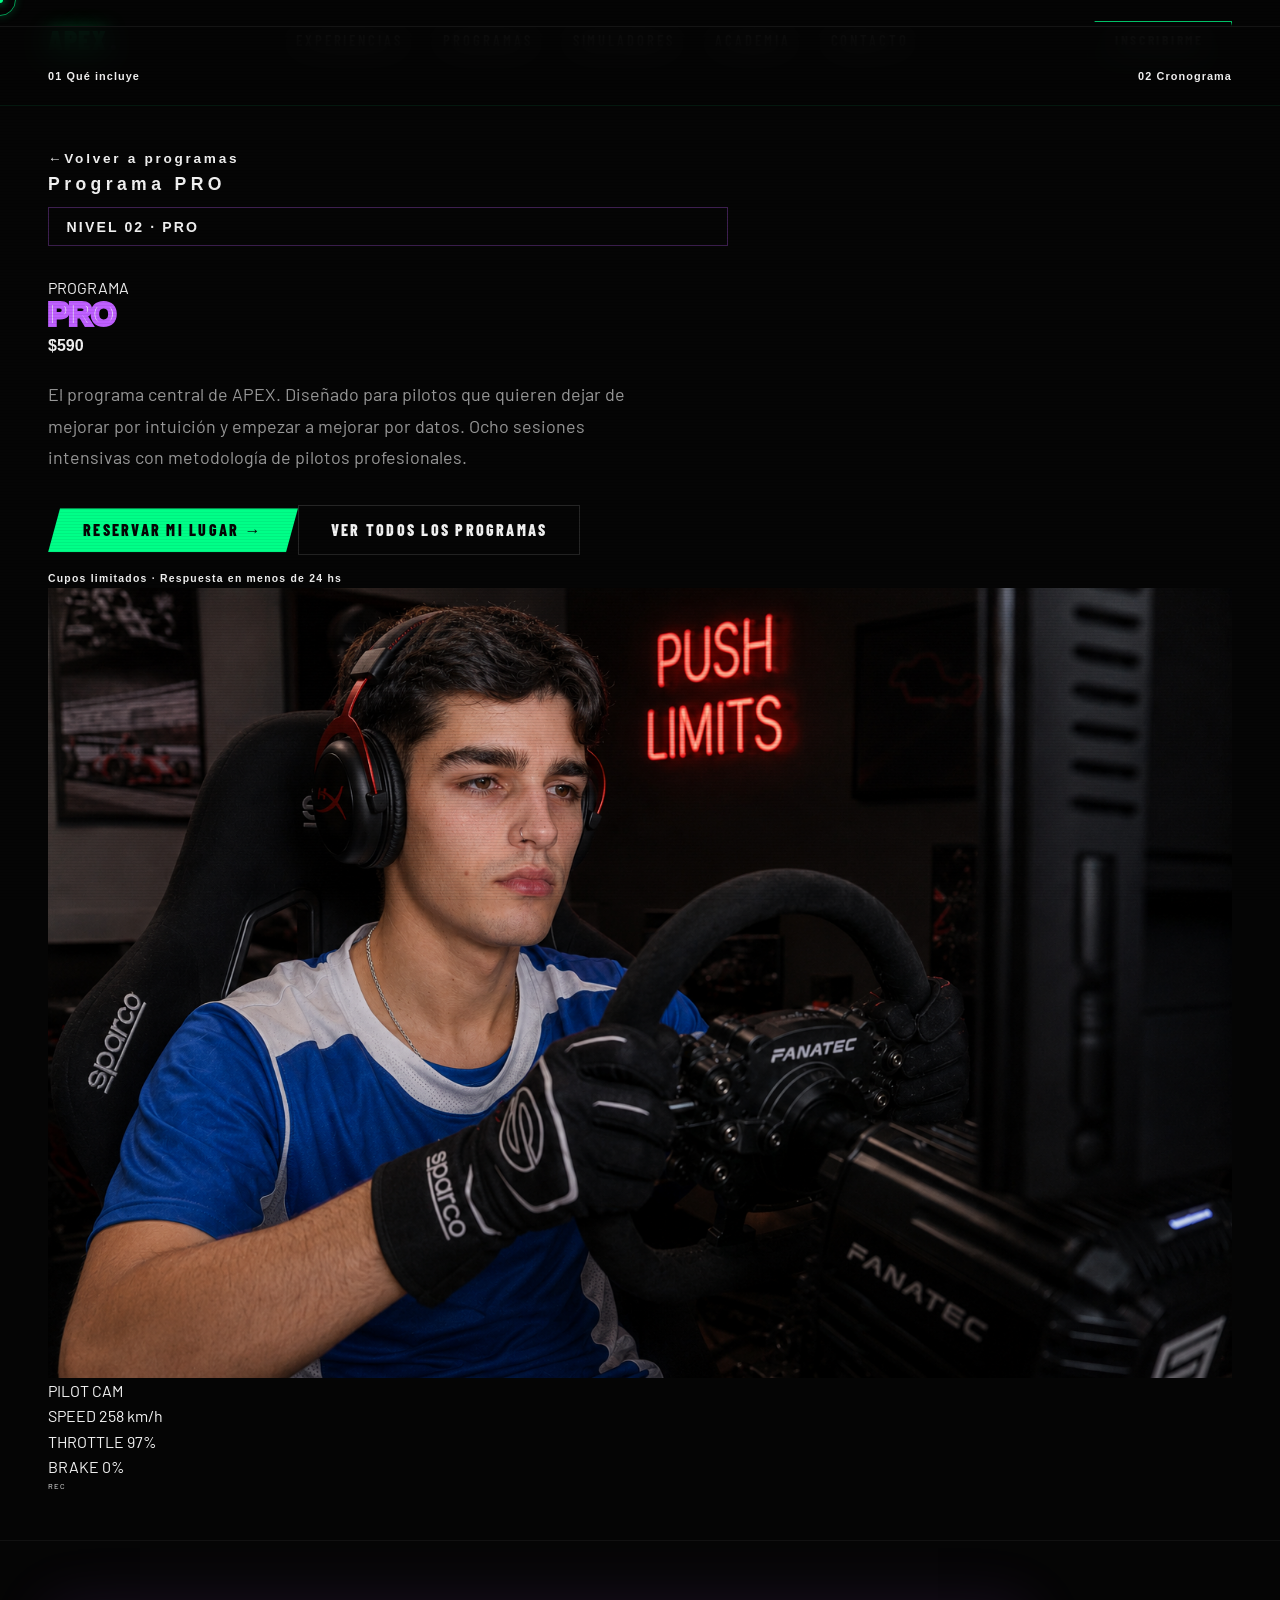
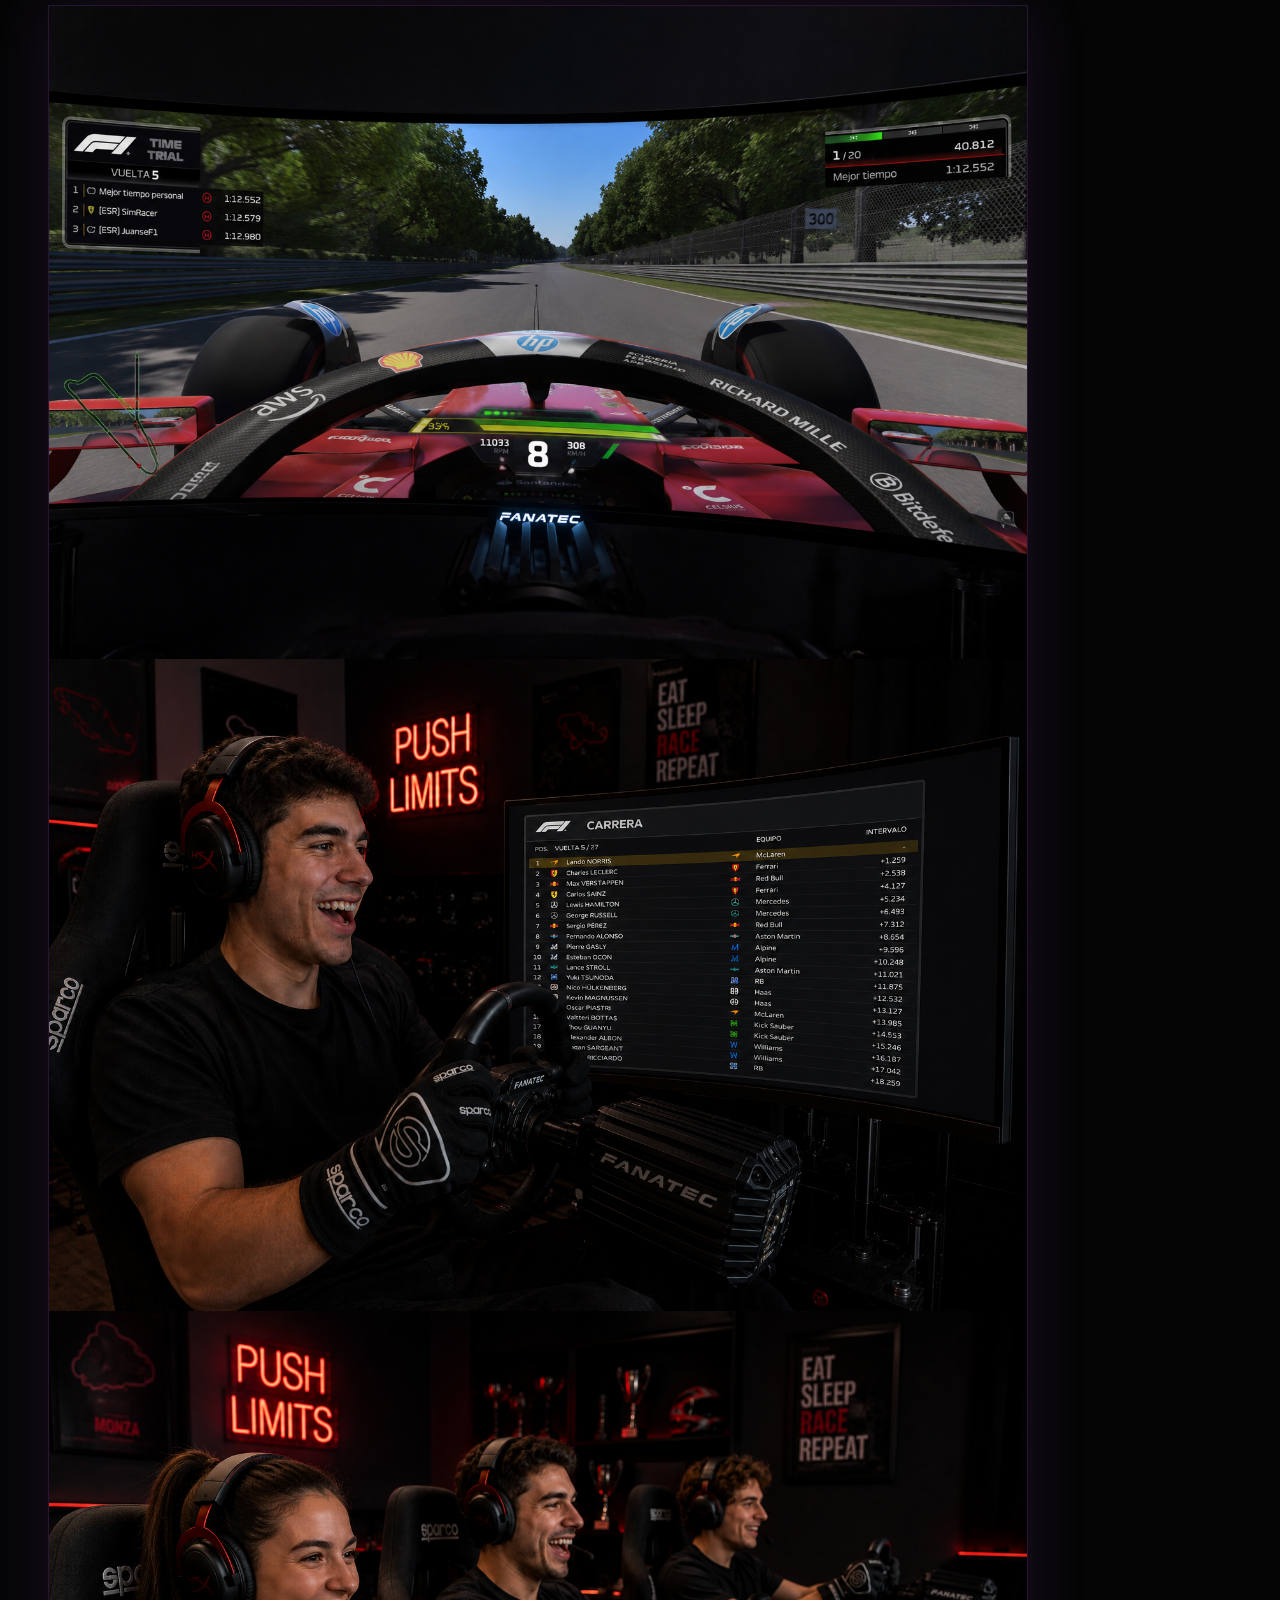
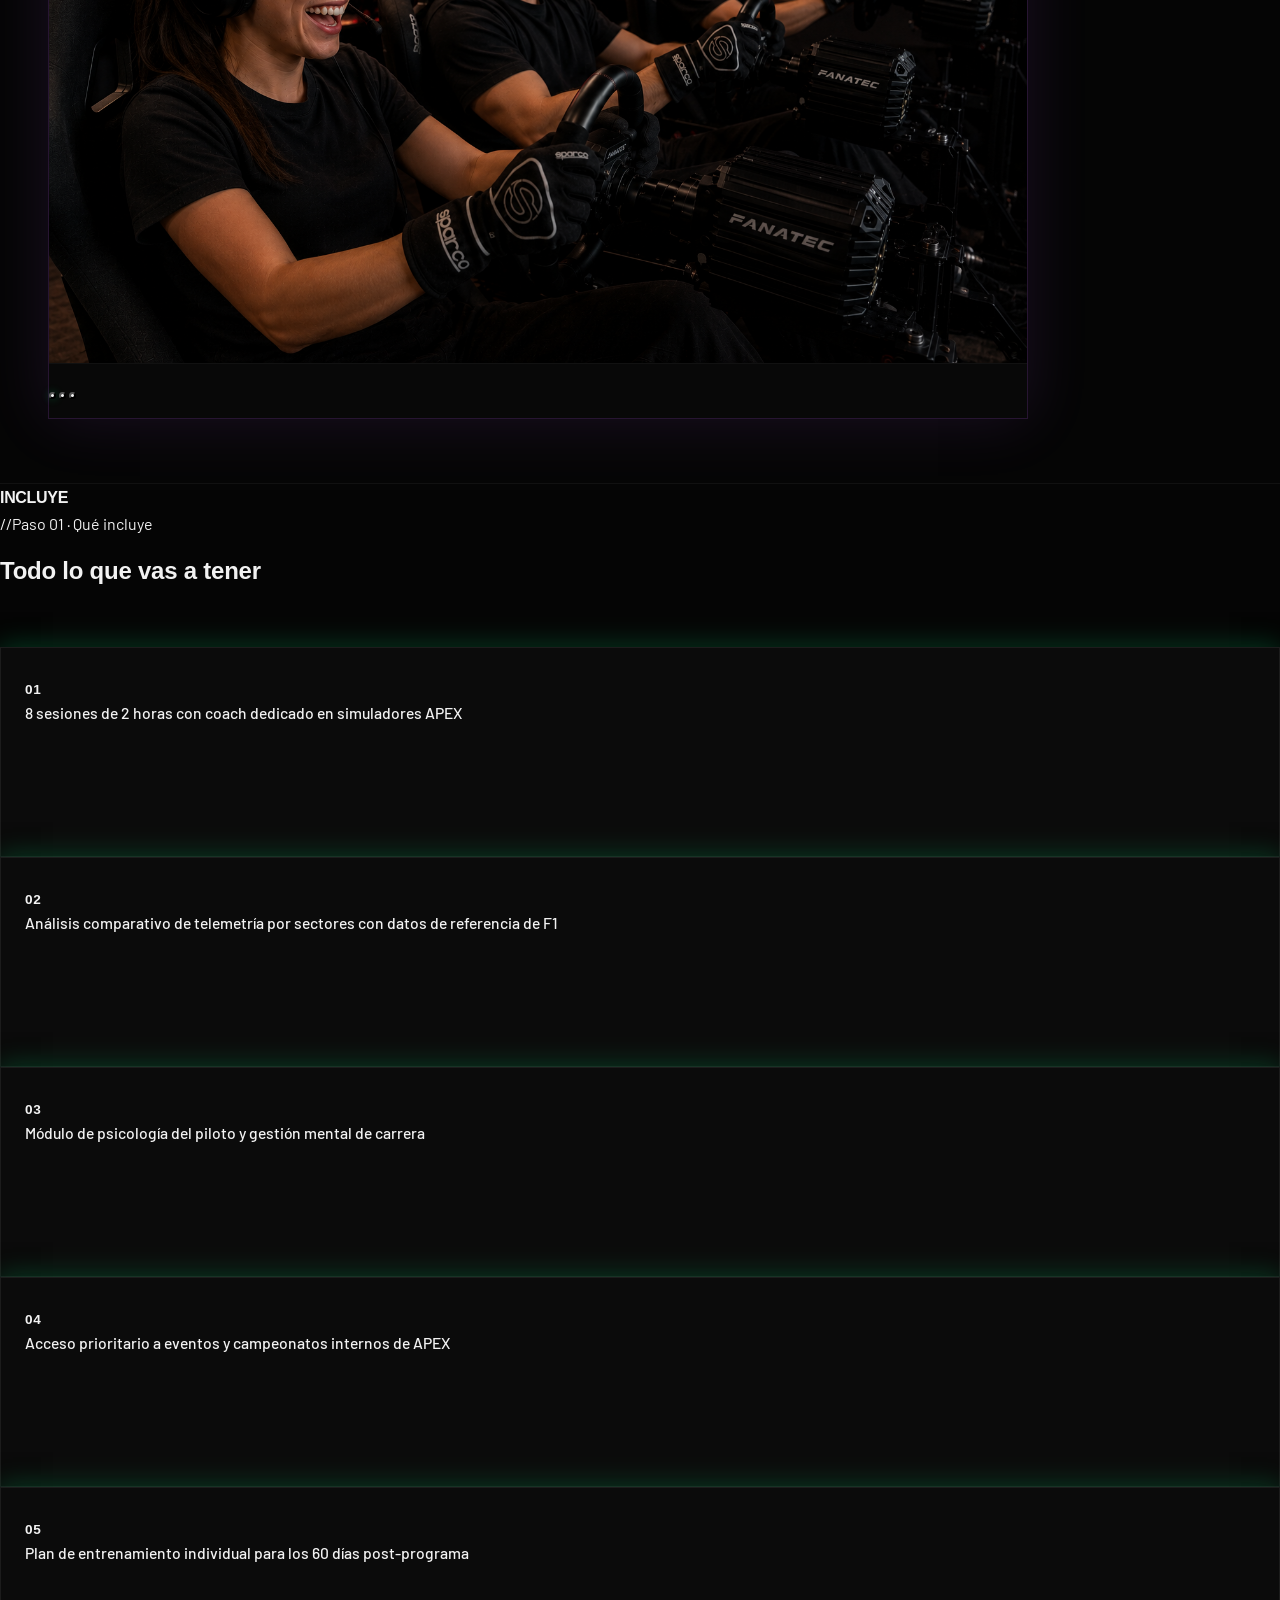
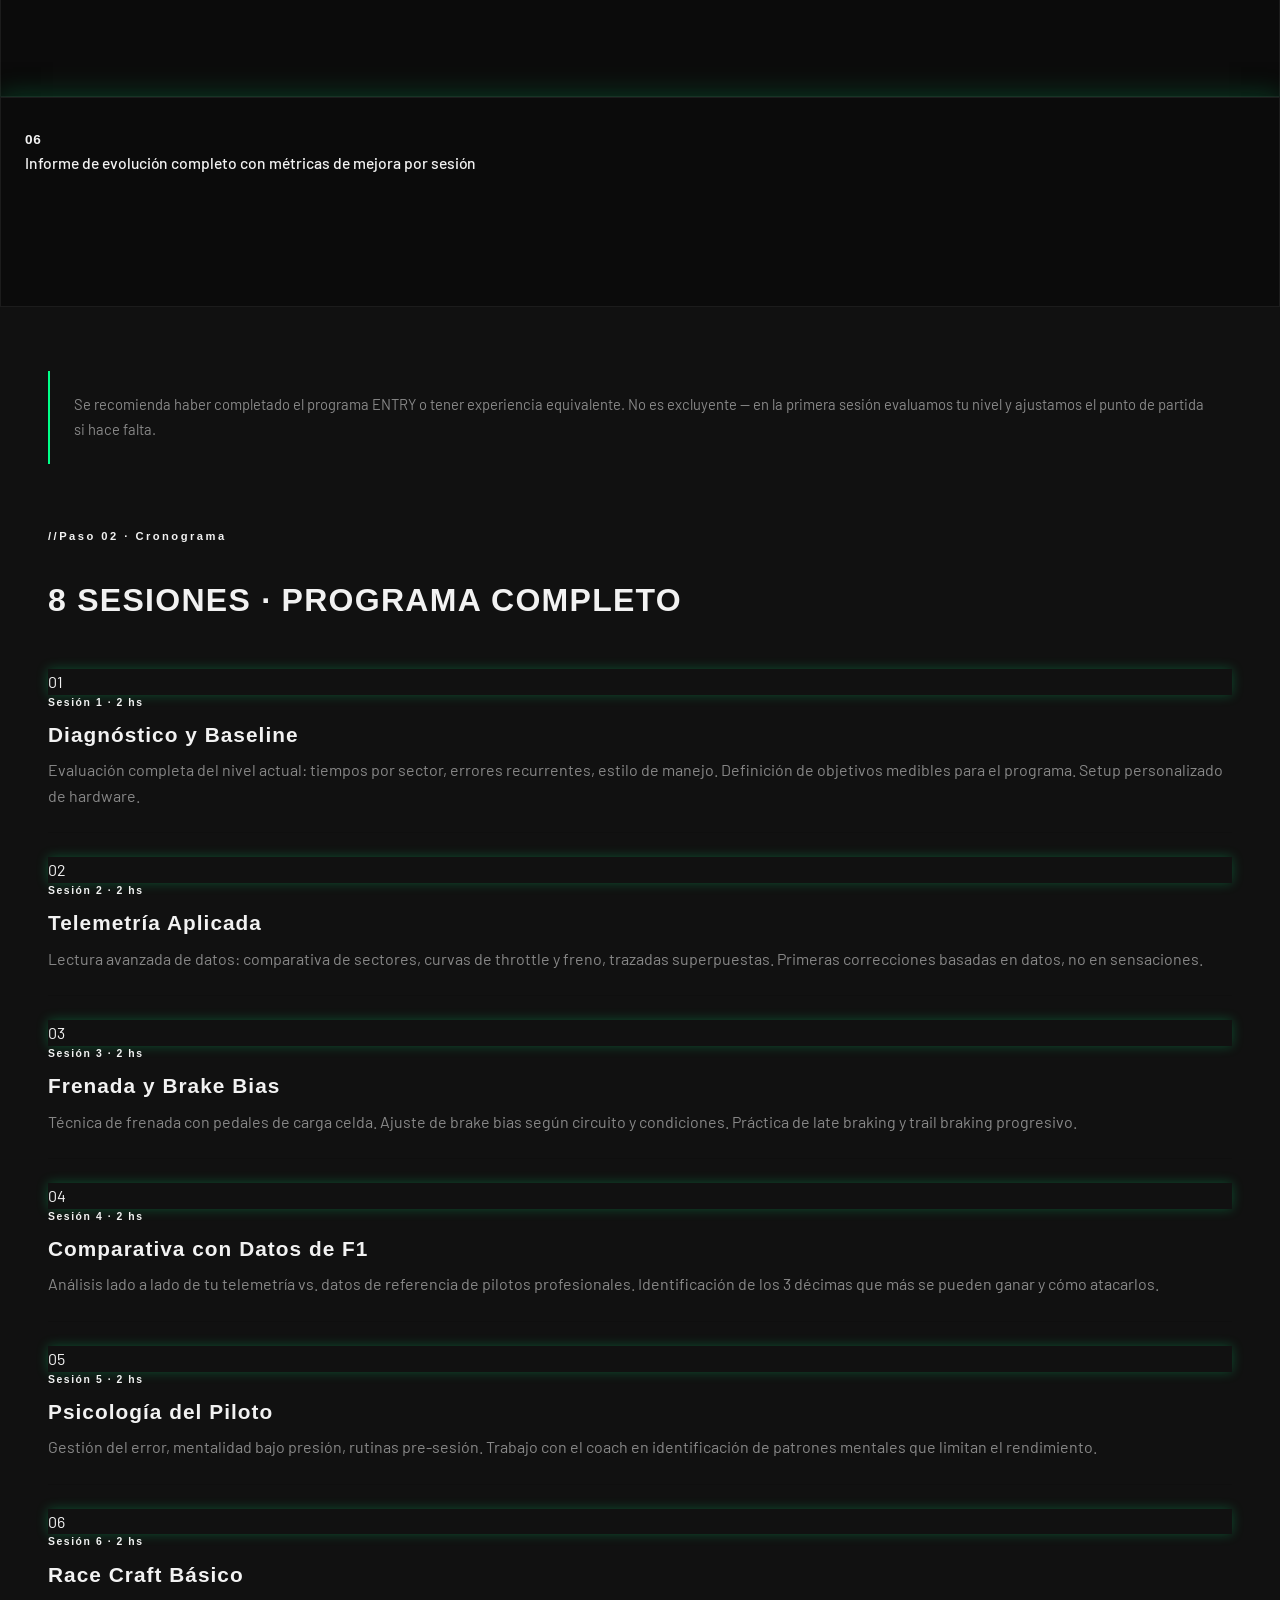
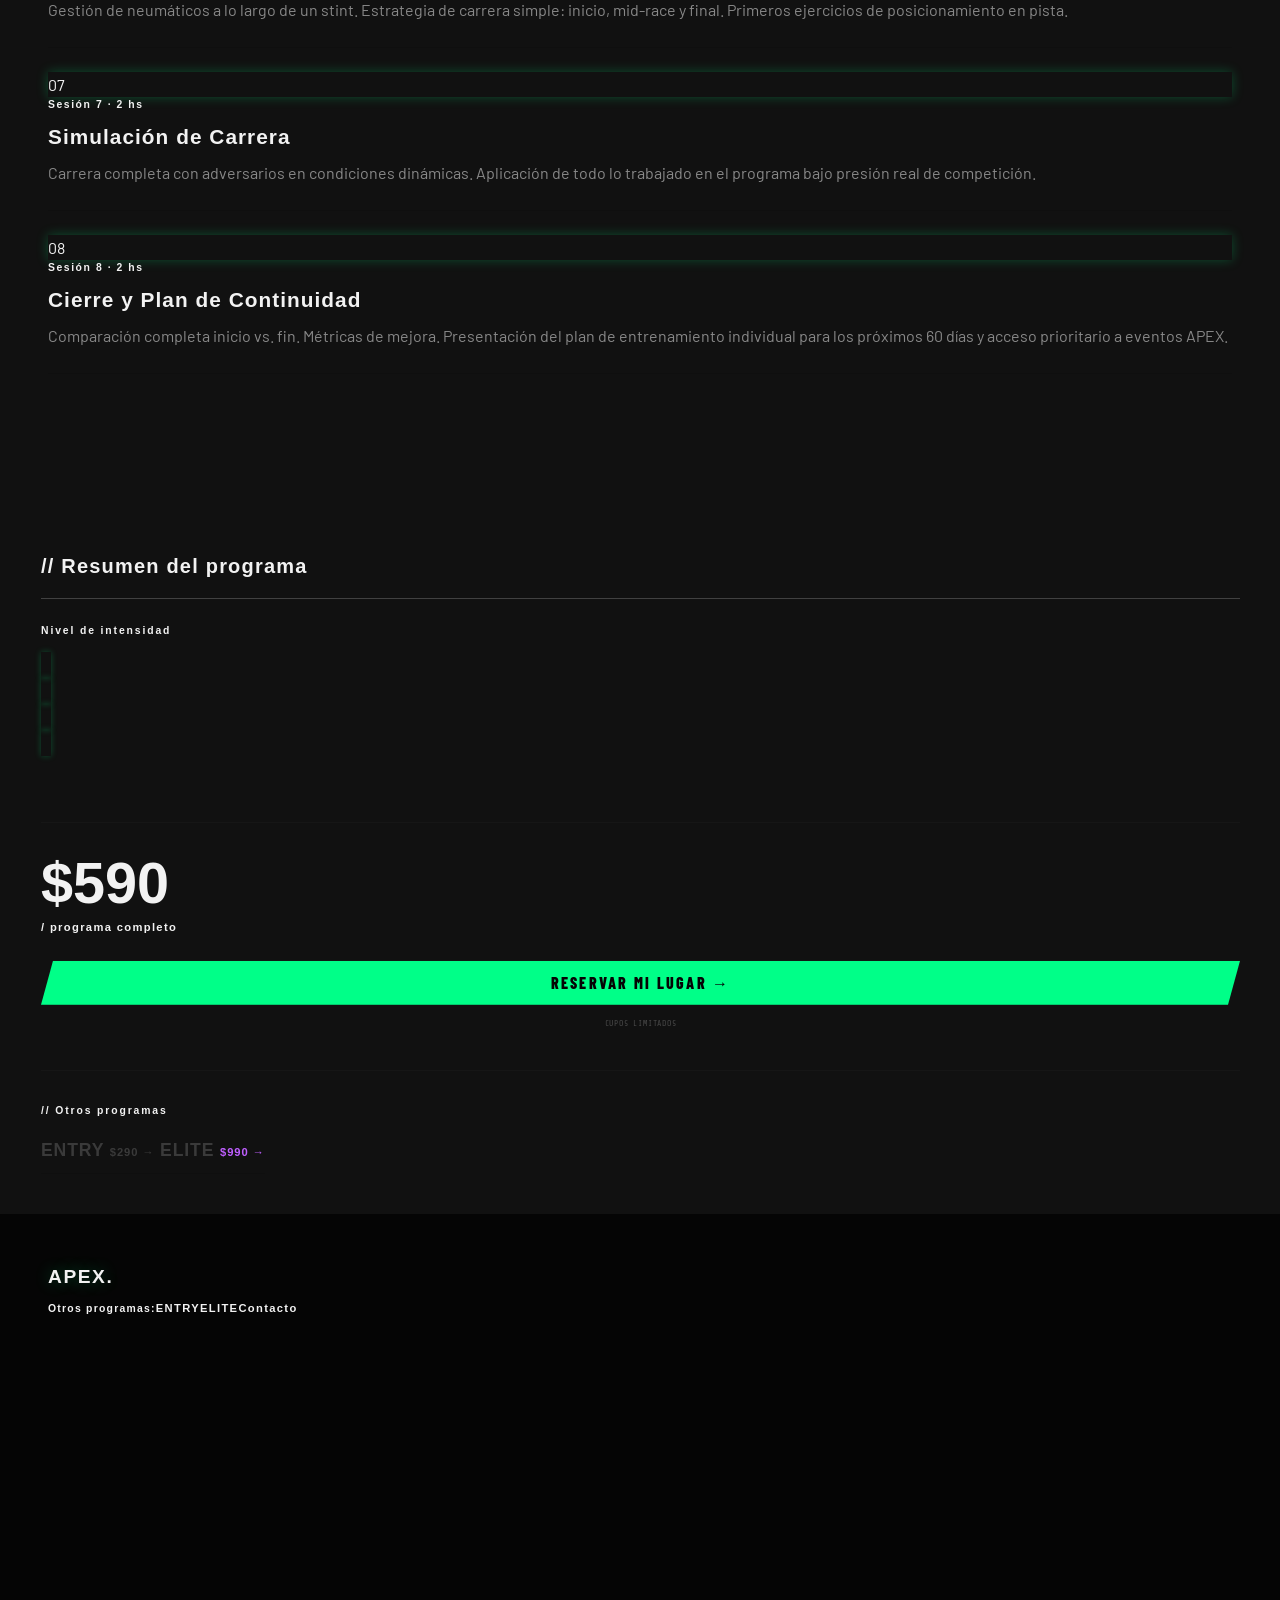
==== commit bb76180a: "Update detalle.html" ====
--- a/detalle.html
+++ b/detalle.html
@@ -1,4 +1,5 @@
 <!DOCTYPE html>
+
 <html lang="es">
 <head>
 <meta charset="UTF-8">
@@ -10,1043 +11,84 @@
 <link rel="stylesheet" href="style.css">
 <style>
 
-/* ══════════════════════════════
-   DETALLE — BASE
-══════════════════════════════ */
-html{ scroll-behavior:smooth; }
-
-.det-page{
-  min-height:100vh;
-  background:var(--black);
-  padding-top:80px;
-  overflow-x:hidden;
-}
-
-/* ══════════════════════════════
-   HEADER
-══════════════════════════════ */
-.det-header{
-  padding:4rem 3rem 3rem;
-  border-bottom:1px solid #111;
-  position:relative;
-  overflow:hidden;
-  display:flex;
-  align-items:center;
-  background:var(--black);
-  min-height:640px;
-}
-.det-header-left{
-  display:flex;
-  flex-direction:column;
-  position:relative;
-  z-index:1;
-  max-width:680px;
-}
-
-/* ── FOTO DE FONDO (ya no es un recuadro, cubre todo el header) ── */
-.det-header-img{
-  position:absolute;
-  inset:0;
-  width:100%;
-  height:100%;
-  overflow:hidden;
-  border:none;
-  z-index:0;
-}
-.det-header-img img{
-  width:100%;
-  height:100%;
-  object-fit:cover;
-  display:block;
-  filter:saturate(.85) brightness(.85);
-}
-/* Overlay oscuro en degradado — más fuerte a la izquierda para que el texto se lea */
-.det-header-img::after{
-  content:'';
-  position:absolute;
-  inset:0;
-  background:linear-gradient(90deg, rgba(5,5,5,.96) 0%, rgba(5,5,5,.75) 32%, rgba(5,5,5,.35) 62%, rgba(5,5,5,.15) 100%);
-  pointer-events:none;
-}
-/* Brackets en esquinas — igual que el hero */
-.det-img-bracket{
-  position:absolute;
-  width:16px;
-  height:16px;
-  z-index:2;
-  pointer-events:none;
-}
-.det-img-bracket.tl{ top:10px; left:10px; border-top:1.5px solid var(--prog-accent,var(--green)); border-left:1.5px solid var(--prog-accent,var(--green)); }
-.det-img-bracket.tr{ top:10px; right:10px; border-top:1.5px solid var(--prog-accent,var(--green)); border-right:1.5px solid var(--prog-accent,var(--green)); }
-.det-img-bracket.bl{ bottom:10px; left:10px; border-bottom:1.5px solid var(--violet); border-left:1.5px solid var(--violet); }
-.det-img-bracket.br{ bottom:10px; right:10px; border-bottom:1.5px solid var(--violet); border-right:1.5px solid var(--violet); }
-/* HUD overlay — igual estética que foto1 */
-.det-img-hud{
-  position:absolute;
-  top:.8rem;
-  left:.8rem;
-  right:.8rem;
-  z-index:3;
-  display:flex;
-  flex-direction:column;
-  gap:.35rem;
-  pointer-events:none;
-}
-.det-hud-row{
-  display:flex;
-  justify-content:space-between;
-  font-family:var(--ff-mono);
-  font-size:.52rem;
-  color:rgba(242,242,242,.45);
-}
-.det-hud-val{ color:var(--prog-accent, var(--green)) }
-.det-hud-val.v{ color:var(--violet) }
-/* Barra RPM lateral */
-.det-img-rpm{
-  position:absolute;
-  right:8px;
-  top:10%;
-  height:80%;
-  width:4px;
-  background:#111;
-  border-radius:2px;
-  overflow:hidden;
-  z-index:3;
-}
-.det-img-rpm-fill{
-  width:100%;
-  background:linear-gradient(to top, var(--prog-accent, var(--green)), var(--violet));
-  border-radius:2px;
-  animation:rpmPulse 1.8s ease-in-out infinite alternate;
-}
-/* REC badge */
-.det-img-rec{
-  position:absolute;
-  top:.8rem;
-  right:1.4rem;
-  z-index:3;
-  font-family:var(--ff-mono);
-  font-size:.48rem;
-  letter-spacing:.15em;
-  color:rgba(242,242,242,.6);
-  display:flex;
-  align-items:center;
-  gap:.3rem;
-}
-.det-img-rec::before{
-  content:'';
-  width:5px;
-  height:5px;
-  border-radius:50%;
-  background:#ff3333;
-  display:inline-block;
-  animation:blink 1.2s infinite;
-  box-shadow:0 0 6px rgba(255,51,51,.7);
-}
-
-.det-back{
-  font-family:var(--ff-mono);
-  font-size:.85rem;
-  font-weight:700;
-  letter-spacing:.2em;
-  text-transform:uppercase;
-  color:var(--violet);
-  display:inline-flex;
-  align-items:center;
-  gap:.5rem;
-  margin-bottom:2.5rem;
-  transition:color .2s;
-}
-.det-back:hover{ color:var(--violet-dim) }
-.det-back::before{ content:'←'; color:var(--violet) }
-
-.det-eyebrow{
-  font-family:var(--ff-mono);
-  font-size:1.1rem;
-  font-weight:700;
-  letter-spacing:.25em;
-  text-transform:uppercase;
-  color:var(--violet);
-  display:flex;
-  align-items:center;
-  gap:.6rem;
-  margin-bottom:.6rem;
-}
-.det-eyebrow::before{ content:''; display:none }
-
-.det-badge{
-  display:inline-flex;
-  align-items:center;
-  gap:.6rem;
-  font-family:var(--ff-mono);
-  font-size:.88rem;
-  font-weight:700;
-  letter-spacing:.15em;
-  text-transform:uppercase;
-  padding:.45rem 1.1rem;
-  margin-bottom:1.8rem;
-  border:1px solid rgba(191,95,255,.3);
-  background:rgba(191,95,255,.07);
-  color:var(--violet);
-  align-self:flex-start;
-}
-.det-badge-dot{ display:none }
-
-/* Línea "PROGRAMA" — rellena en violeta */
-.det-title-pre{
-  font-family:var(--ff-display);
-  font-weight:900;
-  font-style:italic;
-  font-size:clamp(3.5rem,7vw,8rem);
-  text-transform:uppercase;
-  letter-spacing:-.02em;
-  line-height:.9;
-  color:var(--violet);
-  text-shadow:0 0 40px rgba(191,95,255,.3);
-  display:block;
-  margin-bottom:.2rem;
-}
-/* Línea con el nombre del programa — outline */
-.det-title{
-  font-family:var(--ff-display);
-  font-weight:900;
-  font-style:italic;
-  font-size:clamp(6rem,13vw,15rem);
-  text-transform:uppercase;
-  letter-spacing:-.02em;
-  line-height:.85;
-  color:transparent;
-  -webkit-text-stroke:4px var(--violet);
-  text-shadow:none;
-  margin:0;
-}
-
-/* Fila título — el precio ahora va debajo, chico */
-.det-title-row{
-  display:flex;
-  align-items:flex-end;
-  gap:.9rem;
-  flex-wrap:nowrap;
-}
-
-/* Botón de inscripción junto al título */
-.det-title-cta{
-  font-family:var(--ff-display);
-  font-size:1.15rem;
-  font-weight:800;
-  letter-spacing:.15em;
-  text-transform:uppercase;
-  background:var(--violet);
-  color:var(--white);
-  padding:.7rem 2rem;
-  border:none;
-  cursor:pointer;
-  clip-path:polygon(10px 0%,100% 0%,calc(100% - 10px) 100%,0% 100%);
-  transition:all .25s;
-  box-shadow:0 0 20px rgba(191,95,255,.35);
-  font-style:normal;
-  white-space:nowrap;
-  flex-shrink:0;
-}
-.det-title-cta:hover{
-  background:var(--violet-dim);
-  box-shadow:0 0 36px rgba(191,95,255,.55);
-  transform:translateX(3px);
-}
-
-.det-popular{
-  display:inline-flex;
-  align-items:center;
-  gap:.6rem;
-  font-family:var(--ff-mono);
-  font-size:.75rem;           /* más grande */
-  font-weight:700;
-  letter-spacing:.15em;
-  text-transform:uppercase;
-  color:var(--black);         /* texto negro sobre fondo verde */
-  background:var(--green);    /* relleno sólido — no outline */
-  border:none;
-  padding:.35rem 1rem;
-  font-style:normal;
-  box-shadow:0 0 16px rgba(0,255,136,.35);
-}
-.det-popular::before{
-  content:'';
-  width:5px;
-  height:5px;
-  background:var(--green);
-  border-radius:50%;
-  display:inline-block;
-  animation:blink 1.2s infinite;
-}
-
-/* Tagline — ahora visible como bajada explicativa debajo del título+precio */
-.det-tagline{
-  display:block;
-  font-size:1.12rem;
-  color:#999;
-  font-weight:400;
-  line-height:1.75;
-  max-width:600px;
-  margin:0 0 2rem;
-}
-
-/* Precio — chico respecto al original, pero bien visible debajo del título */
-
-
-/* Bloque de info debajo del título+precio: período, nota y CTAs */
-.det-info-below{
-  margin-top:-1rem;
-  padding-top:.6rem;
-  border-top:1px solid #161616;
-}
-/* CTAs */
-.det-cta-row{
-  display:flex;
-  align-items:center;
-  gap:1.2rem;
-  margin-top:2rem;
-  flex-wrap:wrap;
-}
-.det-cta-note{
-  font-family:var(--ff-mono);
-  font-size:.65rem;
-  font-weight:600;
-  letter-spacing:.12em;
-  color:var(--muted);
-  text-transform:uppercase;
-  margin-top:1rem;
-}
-
-/* Navegación rápida — mapa de las 3 secciones, en orden de lectura */
-.det-quicknav{
-  display:flex;
-  gap:1.6rem;
-  flex-wrap:wrap;
-  margin-top:1.6rem;
-  padding-top:1.4rem;
-  border-top:1px solid #161616;
-}
-.det-quicknav a{
-  font-family:var(--ff-mono);
-  font-size:.68rem;
-  font-weight:700;
-  letter-spacing:.1em;
-  text-transform:uppercase;
-  color:var(--muted);
-  display:inline-flex;
-  align-items:center;
-  gap:.5rem;
-  transition:color .2s;
-}
-.det-quicknav a:hover{ color:var(--white) }
-.det-quicknav a span{
-  color:var(--prog-accent, var(--green));
-  font-family:var(--ff-mono);
-}
-
-/* CTA violeta para ELITE */
-.btn-elite{
-  font-family:var(--ff-display);
-  font-size:.9rem;
-  font-weight:800;
-  letter-spacing:.18em;
-  text-transform:uppercase;
-  background:transparent;
-  color:var(--violet);
-  padding:.75rem 2.2rem;
-  display:inline-block;
-  border:1px solid var(--violet);
-  transition:all .25s;
-  box-shadow:0 0 16px rgba(191,95,255,.15);
-  clip-path:polygon(12px 0%,100% 0%,calc(100% - 12px) 100%,0% 100%);
-}
-.btn-elite:hover{
-  background:rgba(191,95,255,.12);
-  box-shadow:0 0 30px rgba(191,95,255,.35);
-  transform:translateX(3px);
-}
-
-/* ══════════════════════════════
-   BODY — grid 2 columnas
-══════════════════════════════ */
-.det-body{
-  display:grid;
-  grid-template-columns:1fr 380px;
-  gap:1px;
-  background:#111;
-  border-bottom:1px solid #111;
-}
-.det-main{
-  padding:4rem 3rem;
-  background:var(--black);
-}
-.det-aside{
-  padding:3rem 2.5rem;
-  background:var(--violet);
-  border-left:1px solid #111;
-  position:sticky;
-  top:96px;
-  align-self:start;
-}
-
-/* ══════════════════════════════
-   SECCIONES
-══════════════════════════════ */
-.det-section{ margin-bottom:4rem; scroll-margin-top:100px; }
-.det-section:last-child{ margin-bottom:0 }
-
-.det-section-label{
-  font-family:var(--ff-mono);
-  font-size:.7rem;
-  font-weight:700;
-  letter-spacing:.22em;
-  text-transform:uppercase;
-  color:var(--prog-accent, var(--green));
-  display:flex;
-  align-items:center;
-  gap:.5rem;
-  margin-bottom:1.8rem;
-}
-.det-section-label::before{ content:'//'; color:var(--violet) }
-
-.det-section-title{
-  font-family:var(--ff-display);
-  font-weight:900;
-  font-size:2rem;
-  text-transform:uppercase;
-  letter-spacing:.04em;
-  color:var(--white);
-  margin-bottom:1.2rem;
-}
-
-/* ══════════════════════════════
-   REQUISITOS — "¿Es para vos?"
-══════════════════════════════ */
-.det-req-list{
-  list-style:none;
-  display:flex;
-  flex-direction:column;
-  gap:1.1rem;
-  margin-bottom:1.8rem;
-}
-.det-req-item{
-  display:flex;
-  align-items:flex-start;
-  gap:1rem;
-  font-size:1.02rem;
-  color:var(--white);
-  font-weight:400;
-  line-height:1.55;
-}
-.det-req-item::before{
-  content:'✓';
-  font-family:var(--ff-mono);
-  font-weight:700;
-  font-size:.85rem;
-  color:var(--prog-accent, var(--green));
-  flex-shrink:0;
-  margin-top:.15rem;
-}
-.det-req-nota{
-  font-size:.92rem;
-  color:#888;
-  font-weight:400;
-  line-height:1.75;
-  padding:1.3rem 1.5rem;
-  border-left:2px solid var(--prog-accent, var(--green));
-  background:var(--prog-bg-subtle, rgba(0,255,136,.02));
-}
-
-/* ══════════════════════════════
-   QUÉ INCLUYE — sección dinámica, pantalla completa
-══════════════════════════════ */
-.det-incluye-section{
-  min-height:100vh;
-  display:flex;
-  flex-direction:column;
-  justify-content:center;
-  align-items:center;
-  padding:6rem 3rem;
-  background:var(--black);
-  border-bottom:1px solid #111;
-  text-align:center;
-  scroll-margin-top:80px;
-  position:relative;
-  overflow:hidden;
-}
-/* Watermark de fondo, sutil, en línea con el resto del sitio */
-.det-incluye-section::before{
-  content:'INCLUYE';
-  position:absolute;
-  top:50%;
-  left:50%;
-  transform:translate(-50%,-50%);
-  font-family:var(--ff-display);
-  font-weight:900;
-  font-size:min(22vw,18rem);
-  color:transparent;
-  -webkit-text-stroke:1px rgba(255,255,255,.03);
-  letter-spacing:-.02em;
-  pointer-events:none;
-  z-index:0;
-  white-space:nowrap;
-}
-.det-incluye-eyebrow{
-  justify-content:center;
-  margin-bottom:1rem;
-  position:relative;
-  z-index:1;
-}
-.det-incluye-title{
-  font-family:var(--ff-display);
-  font-weight:900;
-  font-style:italic;
-  font-size:clamp(2.6rem,6vw,4.6rem);
-  text-transform:uppercase;
-  letter-spacing:-.01em;
-  color:var(--white);
-  margin-bottom:.6rem;
-  position:relative;
-  z-index:1;
-}
-.det-incluye-sub{
-  font-size:1.05rem;
-  color:#888;
-  max-width:620px;
-  line-height:1.7;
-  margin:0 auto;
-  position:relative;
-  z-index:1;
-}
-.det-incluye-cards{
-  display:grid;
-  grid-template-columns:repeat(3, 1fr);
-  gap:1.4rem;
-  margin-top:3.5rem;
-  max-width:1360px;
-  width:100%;
-  position:relative;
-  z-index:1;
-}
-.det-inc-card{
-  position:relative;
-  width:100%;
-  min-height:210px;
-  background:#0b0b0b;
-  border:1px solid #1c1c1c;
-  padding:1.7rem 1.5rem;
-  text-align:left;
-  transition:transform .3s cubic-bezier(.25,.8,.25,1), border-color .3s ease, box-shadow .3s ease;
-  clip-path:polygon(14px 0,100% 0,100% calc(100% - 14px),calc(100% - 14px) 100%,0 100%,0 14px);
-  display:flex;
-  flex-direction:column;
-}
-.det-inc-card::before{
-  content:'';
-  position:absolute;
-  top:0;left:0;right:0;
-  height:3px;
-  background:var(--prog-accent, var(--green));
-}
-.det-inc-card:nth-child(3n+2)::before{ background:var(--violet); }
-.det-inc-card:nth-child(3n)::before{ background:rgba(255,255,255,.5); }
-.det-inc-card:hover{
-  transform:translateY(-10px) scale(1.03);
-  border-color:var(--prog-accent, var(--green));
-  box-shadow:0 16px 34px rgba(0,0,0,.55), 0 0 26px var(--prog-glow, rgba(0,255,136,.22));
-  z-index:2;
-}
-.det-inc-card-num{
-  font-family:var(--ff-mono);
-  font-size:.85rem;
-  font-weight:700;
-  letter-spacing:.05em;
-  color:var(--prog-accent, var(--green));
-  margin-bottom:1.1rem;
-  display:block;
-}
-.det-inc-card-text{
-  font-size:.98rem;
-  color:var(--white);
-  line-height:1.55;
-  font-weight:500;
-}
-@media(max-width:900px){
-  .det-incluye-section{ min-height:auto; padding:4rem 2rem }
-  .det-incluye-section::before{ display:none }
-  .det-incluye-cards{ grid-template-columns:repeat(2, 1fr) }
-}
-@media(max-width:560px){
-  .det-incluye-cards{ grid-template-columns:1fr; gap:1rem }
-  .det-inc-card:hover{ transform:translateY(-6px) scale(1) }
-}
-
-/* ══════════════════════════════
-   TIMELINE
-══════════════════════════════ */
-.det-timeline{
-  display:flex;
-  flex-direction:column;
-  position:relative;
-}
-.det-timeline::before{
-  content:'';
-  position:absolute;
-  left:18px;
-  top:0;
-  bottom:0;
-  width:1px;
-  background:linear-gradient(to bottom, var(--prog-accent, var(--green)), var(--violet), transparent);
-}
-.det-tl-item{
-  display:grid;
-  grid-template-columns:40px 1fr;
-  gap:1.5rem;
-  padding:1.5rem 0;
-  border-bottom:1px solid #0f0f0f;
-}
-.det-tl-item:last-child{ border-bottom:none }
-.det-tl-num{
-  width:36px;
-  height:36px;
-  border:1px solid #1e1e1e;
-  display:flex;
-  align-items:center;
-  justify-content:center;
-  font-family:var(--ff-mono);
-  font-size:.55rem;
-  color:var(--prog-accent, var(--green));
-  background:var(--black);
-  position:relative;
-  z-index:1;
-  flex-shrink:0;
-  transition:all .3s;
-}
-.det-tl-item:hover .det-tl-num{
-  border-color:var(--prog-accent, var(--green));
-  box-shadow:0 0 12px var(--prog-glow, rgba(0,255,136,.2));
-}
-.det-tl-week{
-  font-family:var(--ff-mono);
-  font-size:.65rem;
-  font-weight:700;
-  letter-spacing:.15em;
-  color:var(--muted);
-  text-transform:uppercase;
-  margin-bottom:.4rem;
-}
-.det-tl-name{
-  font-family:var(--ff-display);
-  font-weight:800;
-  font-size:1.3rem;
-  text-transform:uppercase;
-  letter-spacing:.05em;
-  color:var(--white);
-  margin-bottom:.4rem;
-}
-.det-tl-desc{
-  font-size:1rem;
-  color:#888;
-  font-weight:400;
-  line-height:1.6;
-}
-
-/* ══════════════════════════════
-   ASIDE
-══════════════════════════════ */
-.det-includes-title{
-  font-family:var(--ff-display);
-  font-weight:600;
-  font-size:1.25rem;
-  text-transform:uppercase;
-  letter-spacing:.06em;
-  color:var(--white);
-  margin-bottom:1.5rem;
-  padding-bottom:1rem;
-  border-bottom:1px solid rgba(255,255,255,.2);
-}
-.det-include-item{
-  display:flex;
-  align-items:flex-start;
-  gap:.8rem;
-  padding:.85rem 0;
-  border-bottom:1px solid rgba(255,255,255,.12);
-  font-size:1.02rem;
-  color:var(--white);
-  font-weight:600;
-  line-height:1.5;
-}
-.det-include-item:last-child{ border-bottom:none }
-.det-include-arrow{
-  color:var(--prog-accent, var(--green));
-  font-size:.6rem;
-  flex-shrink:0;
-  margin-top:.2rem;
-  font-family:var(--ff-mono);
-}
-
-/* Barras de nivel */
-.det-level-wrap{
-  margin-top:2rem;
-  padding-top:2rem;
-  border-top:1px solid #161616;
-}
-.det-level-label{
-  font-family:var(--ff-mono);
-  font-size:.65rem;
-  font-weight:700;
-  letter-spacing:.18em;
-  color:var(--muted);
-  text-transform:uppercase;
-  margin-bottom:.8rem;
-}
-.det-bars{ display:flex; gap:5px }
-.det-bar{
-  width:10px;
-  height:26px;
-  transform:skewX(-16deg);
-}
-.det-bar.on{
-  background:var(--prog-accent, var(--white));
-  box-shadow:0 0 6px var(--prog-glow, rgba(255,255,255,.3));
-}
-.det-bar.off{ background:var(--prog-bar-off, rgba(255,255,255,.08)) }
-
-/* Precio en aside */
-.det-aside-price{
-  margin-top:2.5rem;
-  padding-top:2rem;
-  border-top:1px solid #161616;
-}
-.det-aside-price-num{
-  font-family:var(--ff-display);
-  font-weight:900;
-  font-size:3.6rem;
-  color:var(--white);
-  line-height:1;
-}
-.det-aside-price-period{
-  font-family:var(--ff-mono);
-  font-size:.7rem;
-  font-weight:700;
-  letter-spacing:.12em;
-  color:var(--muted);
-  text-transform:uppercase;
-  margin-top:.4rem;
-}
-
-/* Otros programas en aside */
-.det-other-programs{
-  margin-top:2.5rem;
-  padding-top:2rem;
-  border-top:1px solid #161616;
-}
-.det-other-label{
-  font-family:var(--ff-mono);
-  font-size:.65rem;
-  font-weight:700;
-  letter-spacing:.18em;
-  color:var(--muted);
-  text-transform:uppercase;
-  margin-bottom:1rem;
-}
-.det-other-link{
-  display:flex;
-  justify-content:space-between;
-  align-items:center;
-  padding:.8rem 0;
-  border-bottom:1px solid #0f0f0f;
-  font-family:var(--ff-display);
-  font-size:1.1rem;
-  font-weight:800;
-  text-transform:uppercase;
-  color:#3a3a3a;
-  letter-spacing:.05em;
-  transition:color .2s;
-}
-.det-other-link:last-child{ border-bottom:none }
-.det-other-link:hover{ color:var(--white) }
-.det-other-link-price{
-  font-family:var(--ff-mono);
-  font-size:.7rem;
-  font-weight:700;
-}
-
-/* ══════════════════════════════
-   FOOTER
-══════════════════════════════ */
-.det-footer{
-  padding:3rem;
-  display:flex;
-  align-items:center;
-  justify-content:space-between;
-  flex-wrap:wrap;
-  gap:1rem;
-  border-top:1px solid #111;
-}
-.det-footer-logo{
-  font-family:var(--ff-display);
-  font-weight:900;
-  font-size:1.2rem;
-  letter-spacing:.08em;
-  color:var(--green);
-  text-shadow:0 0 16px rgba(0,255,136,.3);
-}
-.det-footer-nav{
-  display:flex;
-  gap:1.5rem;
-  align-items:center;
-  flex-wrap:wrap;
-}
-.det-footer-nav span{
-  font-family:var(--ff-mono);
-  font-size:.65rem;
-  font-weight:700;
-  letter-spacing:.12em;
-  color:var(--muted);
-  text-transform:uppercase;
-}
-.det-footer-nav a{
-  font-family:var(--ff-mono);
-  font-size:.7rem;
-  font-weight:700;
-  letter-spacing:.12em;
-  color:var(--muted);
-  text-transform:uppercase;
-  transition:color .2s;
-}
-.det-footer-nav a:hover{ color:var(--white) }
-
-/* ══════════════════════════════
-   RESPONSIVE
-══════════════════════════════ */
-/* ══════════════════════════════
-   CARRUSEL
-══════════════════════════════ */
-/* Carrusel */
-.det-carousel-wrap{
-  background:#080808;
-  position:relative;
-  overflow:hidden;
-  display:flex;
-  flex-direction:column;
-}
-.det-carousel{
-  overflow:hidden;
-  flex:1;
-}
-.det-carousel-track{
-  display:flex;
-  height:100%;
-  transition:transform .6s cubic-bezier(.25,.8,.25,1);
-  will-change:transform;
-}
-.det-carousel-slide{
-  flex:0 0 100%;
-  width:100%;
-  height:100%;
-  min-height:360px;
-  overflow:hidden;
-  position:relative;
-}
-.det-carousel-slide img{
-  width:100%;
-  height:100%;
-  object-fit:cover;
-  display:block;
-  filter:saturate(.85) brightness(.88);
-  transition:transform .6s ease;
-}
-.det-carousel-slide:hover img{ transform:scale(1.03) }
-/* Overlay sutil en cada slide */
-.det-carousel-slide::after{
-  content:'';
-  position:absolute;
-  inset:0;
-  background:linear-gradient(to bottom, transparent 60%, rgba(5,5,5,.6) 100%);
-  pointer-events:none;
-}
-/* Dots */
-.det-carousel-dots{
-  display:flex;
-  justify-content:center;
-  gap:.6rem;
-  padding:.9rem 0;
-  background:#080808;
-  border-top:1px solid #111;
-}
-.det-cdot{
-  width:7px;
-  height:7px;
-  border-radius:50%;
-  border:none;
-  background:var(--muted2);
-  padding:0;
-  cursor:pointer;
-  transition:background .25s, transform .25s, box-shadow .25s;
-}
-.det-cdot.active{
-  background:var(--prog-accent, var(--green));
-  transform:scale(1.4);
-  box-shadow:0 0 8px var(--prog-glow, rgba(0,255,136,.55));
-}
-
-/* ══════════════════════════════
-   CARRUSEL — sección aparte, centrada y más grande
-══════════════════════════════ */
-.det-carousel-section{
-  display:flex;
-  justify-content:center;
-  padding:4rem 3rem;
-  background:var(--black);
-  border-bottom:1px solid #111;
-}
-.det-carousel-wrap-standalone{
-  width:100%;
-  max-width:980px;
-  border:1px solid rgba(191,95,255,.18);
-  box-shadow:0 0 60px rgba(191,95,255,.12);
-}
-.det-carousel-wrap-standalone .det-carousel-slide{
-  min-height:560px;
-}
-
-/* ══════════════════════════════
-   RESPONSIVE
-══════════════════════════════ */
-@media(max-width:900px){
-  .det-header{ padding:3rem 2rem 2.5rem; min-height:560px }
-  .det-header-left{ max-width:100% }
-  .det-carousel-section{ padding:3rem 2rem }
-  .det-carousel-wrap-standalone .det-carousel-slide{ min-height:380px }
-  .det-body{ grid-template-columns:1fr }
-  .det-aside{ border-left:none; border-top:1px solid #111; position:static }
-  .det-main{ padding:3rem 2rem }
-  .det-aside{ padding:2.5rem 2rem }
-  .det-footer{ padding:2rem }
-}
-@media(max-width:480px){
-  .det-header,.det-main,.det-aside{ padding:2.5rem 1.5rem }
-  .det-header{ min-height:480px }
-  .det-header-img::after{
-    background:linear-gradient(180deg, rgba(5,5,5,.55) 0%, rgba(5,5,5,.85) 55%, rgba(5,5,5,.97) 100%);
-  }
-  .det-carousel-section{ padding:2rem 1.5rem }
-  .det-carousel-wrap-standalone .det-carousel-slide{ min-height:260px }
-  .det-footer{ padding:1.5rem }
-  .det-cta-row{ flex-direction:column; align-items:flex-start }
-  .btn-primary,.btn-ghost,.btn-elite{ width:100%; text-align:center; justify-content:center; display:block }
-  .det-title{ font-size:clamp(3.5rem,16vw,6rem) }
-  .det-title-row{ gap:1rem }
-}
-
-/* ══════════════════════════════
-   MODAL FORMULARIO
-══════════════════════════════ */
-.det-modal-overlay{
-  position:fixed;inset:0;background:rgba(5,5,5,.88);
-  backdrop-filter:blur(8px);z-index:9000;
-  display:flex;align-items:center;justify-content:center;padding:2rem;
-  opacity:0;pointer-events:none;transition:opacity .3s ease;
-}
-.det-modal-overlay.open{ opacity:1;pointer-events:all }
-.det-modal{
-  background:var(--black);border:1px solid rgba(191,95,255,.25);
-  box-shadow:0 0 60px rgba(191,95,255,.15);
-  padding:3rem;width:100%;max-width:540px;position:relative;
-  transform:translateY(20px);transition:transform .3s ease;
-}
-.det-modal-overlay.open .det-modal{ transform:translateY(0) }
-.det-modal-close{
-  position:absolute;top:1.2rem;right:1.5rem;
-  background:none;border:none;font-family:var(--ff-mono);
-  font-size:.7rem;color:var(--muted);cursor:pointer;letter-spacing:.1em;transition:color .2s;
-}
-.det-modal-close:hover{ color:var(--white) }
-.det-modal-eyebrow{
-  font-family:var(--ff-mono);font-size:.58rem;letter-spacing:.22em;
-  text-transform:uppercase;color:var(--violet);margin-bottom:.8rem;
-}
-.det-modal-eyebrow::before{ content:'// ';color:var(--green) }
-.det-modal-title{
-  font-family:var(--ff-display);font-weight:900;font-style:italic;
-  font-size:2.4rem;text-transform:uppercase;color:var(--white);
-  margin-bottom:.4rem;line-height:.95;
-}
-.det-modal-sub{
-  font-family:var(--ff-mono);font-size:.58rem;color:var(--muted);
-  letter-spacing:.08em;margin-bottom:2rem;
-}
-.det-form{ display:flex;flex-direction:column;gap:1rem }
-.det-field{ display:flex;flex-direction:column;gap:.35rem }
-.det-field label{
-  font-family:var(--ff-mono);font-size:.52rem;letter-spacing:.18em;
-  text-transform:uppercase;color:var(--muted);
-}
-.det-field input,.det-field textarea,.det-field select{
-  background:#0a0a0a;border:1px solid #222;color:var(--white);
-  font-family:var(--ff-body);font-size:.9rem;padding:.7rem 1rem;
-  outline:none;transition:border-color .2s;width:100%;resize:none;appearance:none;
-}
-.det-field input:focus,.det-field textarea:focus,.det-field select:focus{
-  border-color:var(--violet);box-shadow:0 0 0 2px rgba(191,95,255,.1);
-}
-.det-field select option{ background:#0a0a0a }
-.det-form-row{ display:grid;grid-template-columns:1fr 1fr;gap:1rem }
-.det-form-submit{
-  font-family:var(--ff-display);font-size:.85rem;font-weight:700;
-  letter-spacing:.18em;text-transform:uppercase;
-  background:var(--violet);color:var(--white);border:none;
-  padding:.9rem;cursor:pointer;
-  clip-path:polygon(10px 0%,100% 0%,calc(100% - 10px) 100%,0% 100%);
-  transition:all .25s;box-shadow:0 0 20px rgba(191,95,255,.3);
-  margin-top:.5rem;width:100%;
-}
-.det-form-submit:hover{ background:var(--violet-dim);box-shadow:0 0 36px rgba(191,95,255,.5) }
-.det-form-submit:disabled{ opacity:.6;cursor:not-allowed }
-.det-form-note{
-  font-family:var(--ff-mono);font-size:.5rem;letter-spacing:.1em;
-  color:var(--muted);text-transform:uppercase;text-align:center;
-}
-.det-form-success{
-  display:none;flex-direction:column;align-items:center;
-  gap:1rem;padding:2rem 0;text-align:center;
-}
-.det-form-success-icon{ font-size:2.5rem;color:var(--violet);font-family:var(--ff-display);font-weight:900 }
-.det-form-success-title{ font-family:var(--ff-display);font-weight:900;font-size:1.8rem;text-transform:uppercase;color:var(--white) }
-.det-form-success-sub{ font-family:var(--ff-mono);font-size:.6rem;color:var(--muted);letter-spacing:.1em }
-@media(max-width:560px){
-  .det-modal{ padding:2rem 1.5rem }
-  .det-form-row{ grid-template-columns:1fr }
-}
-
-/* ══════════════════════════════
-   TEXTOS MÁS GRANDES Y BOLD (override local, no toca style.css)
-══════════════════════════════ */
-.det-page .btn-primary,
-.det-page .btn-ghost{
-  font-size:1rem !important;
-  font-weight:800 !important;
-  letter-spacing:.14em !important;
-}
-.det-modal-title{ font-size:2.8rem; }
-.det-modal-eyebrow{ font-size:.7rem; font-weight:700; }
-.det-modal-sub{ font-size:.68rem; font-weight:600; }
-.det-field label{ font-size:.6rem; font-weight:700; }
-.det-form-note{ font-size:.58rem; font-weight:600; }
-.det-form-success-sub{ font-size:.7rem; font-weight:600; }
-</style>
+/* ══════════════════════════════DETALLE — BASE══════════════════════════════ */html{ scroll-behavior; }
+
+.det-page{min-height:100vh;background(--black);padding-top:80px;overflow-x;}
+
+/* ══════════════════════════════HEADER══════════════════════════════ */.det-header{padding:4rem 3rem 3rem;border-bottom:1px solid #111;position;overflow;display;align-items;background(--black);min-height:640px;}.det-header-left{display;flex-direction;position;z-index:1;max-width:680px;}
+
+/* ── FOTO DE FONDO (ya no es un recuadro, cubre todo el header) ── /.det-header-img{position;inset:0;width:100%;height:100%;overflow;border;z-index:0;}.det-header-img img{width:100%;height:100%;object-fit;display;filter(.85) brightness(.85);}/ Overlay oscuro en degradado — más fuerte a la izquierda para que el texto se lea /.det-header-img::after{content:'';position;inset:0;background(90deg, rgba(5,5,5,.96) 0%, rgba(5,5,5,.75) 32%, rgba(5,5,5,.35) 62%, rgba(5,5,5,.15) 100%);pointer-events;}/ Brackets en esquinas — igual que el hero /.det-img-bracket{position;width:16px;height:16px;z-index:2;pointer-events;}.det-img-bracket.tl{ top:10px; left:10px; border-top:1.5px solid var(--prog-accent,var(--green)); border-left:1.5px solid var(--prog-accent,var(--green)); }.det-img-bracket.tr{ top:10px; right:10px; border-top:1.5px solid var(--prog-accent,var(--green)); border-right:1.5px solid var(--prog-accent,var(--green)); }.det-img-bracket.bl{ bottom:10px; left:10px; border-bottom:1.5px solid var(--violet); border-left:1.5px solid var(--violet); }.det-img-bracket.br{ bottom:10px; right:10px; border-bottom:1.5px solid var(--violet); border-right:1.5px solid var(--violet); }/ HUD overlay — igual estética que foto1 /.det-img-hud{position;top:.8rem;left:.8rem;right:.8rem;z-index:3;display;flex-direction;gap:.35rem;pointer-events;}.det-hud-row{display;justify-content;font-family(--ff-mono);font-size:.52rem;color(242,242,242,.45);}.det-hud-val{ color(--prog-accent, var(--green)) }.det-hud-val.v{ color(--violet) }/ Barra RPM lateral /.det-img-rpm{position;right:8px;top:10%;height:80%;width:4px;background:#111;border-radius:2px;overflow;z-index:3;}.det-img-rpm-fill{width:100%;background(to top, var(--prog-accent, var(--green)), var(--violet));border-radius:2px;animation 1.8s ease-in-out infinite alternate;}/ REC badge */.det-img-rec{position;top:.8rem;right:1.4rem;z-index:3;font-family(--ff-mono);font-size:.48rem;letter-spacing:.15em;color(242,242,242,.6);display;align-items;gap:.3rem;}.det-img-rec::before{content:'';width:5px;height:5px;border-radius:50%;background:#ff3333;display;animation 1.2s infinite;box-shadow:0 0 6px rgba(255,51,51,.7);}
+
+.det-back{font-family(--ff-mono);font-size:.85rem;font-weight:700;letter-spacing:.2em;text-transform;color(--violet);display;align-items;gap:.5rem;margin-bottom:2.5rem;transition .2s;}.det-back{ color(--violet-dim) }.det-back::before{ content:'←'; color(--violet) }
+
+.det-eyebrow{font-family(--ff-mono);font-size:1.1rem;font-weight:700;letter-spacing:.25em;text-transform;color(--violet);display;align-items;gap:.6rem;margin-bottom:.6rem;}.det-eyebrow::before{ content:''; display }
+
+.det-badge{display;align-items;gap:.6rem;font-family(--ff-mono);font-size:.88rem;font-weight:700;letter-spacing:.15em;text-transform;padding:.45rem 1.1rem;margin-bottom:1.8rem;border:1px solid rgba(191,95,255,.3);background(191,95,255,.07);color(--violet);align-self;}.det-badge-dot{ display }
+
+/* Línea "PROGRAMA" — rellena en violeta /.det-title-pre{font-family(--ff-display);font-weight:900;font-style;font-size(3.5rem,7vw,8rem);text-transform;letter-spacing:-.02em;line-height:.9;color(--violet);text-shadow:0 0 40px rgba(191,95,255,.3);display;margin-bottom:.2rem;}/ Línea con el nombre del programa — outline */.det-title{font-family(--ff-display);font-weight:900;font-style;font-size(6rem,13vw,15rem);text-transform;letter-spacing:-.02em;line-height:.85;color;-webkit-text-stroke:4px var(--violet);text-shadow;margin:0;}
+
+/* Fila título — el precio ahora va debajo, chico */.det-title-row{display;align-items;gap:2rem;flex-wrap;margin-bottom:.6rem;}
+
+/* Botón de inscripción junto al título */.det-title-cta{font-family(--ff-display);font-size:1.15rem;font-weight:800;letter-spacing:.15em;text-transform;background(--violet);color(--white);padding:.7rem 2rem;border;cursor;clip-path(10px 0%,100% 0%,calc(100% - 10px) 100%,0% 100%);transition .25s;box-shadow:0 0 20px rgba(191,95,255,.35);font-style;white-space;flex-shrink:0;}.det-title-cta{background(--violet-dim);box-shadow:0 0 36px rgba(191,95,255,.55);transform(3px);}
+
+.det-popular{display;align-items;gap:.6rem;font-family(--ff-mono);font-size:.75rem;           /* más grande /font-weight:700;letter-spacing:.15em;text-transform;color(--black);         / texto negro sobre fondo verde /background(--green);    / relleno sólido — no outline */border;padding:.35rem 1rem;font-style;box-shadow:0 0 16px rgba(0,255,136,.35);}.det-popular::before{content:'';width:5px;height:5px;background(--green);border-radius:50%;display;animation 1.2s infinite;}
+
+/* Tagline — ahora visible como bajada explicativa debajo del título+precio */.det-tagline{display;font-size:1.12rem;color:#999;font-weight:400;line-height:1.75;max-width:600px;margin:0 0 2rem;}
+
+/* Precio — chico respecto al original, pero bien visible debajo del título */.det-price{font-family(--ff-display);font-weight:800;font-size(3.5rem,6vw,5rem);color(--prog-accent, var(--green));line-height:1;margin-bottom:1.6rem;display;}
+
+/* Bloque de info debajo del título+precio: período, nota y CTAs /.det-info-below{margin-top:0;padding-top:1rem;border-top:1px solid #161616;}/ CTAs */.det-cta-row{display;align-items;gap:1.2rem;margin-top:2rem;flex-wrap;}.det-cta-note{font-family(--ff-mono);font-size:.65rem;font-weight:600;letter-spacing:.12em;color(--muted);text-transform;margin-top:1rem;}
+
+/* Navegación rápida — mapa de las 3 secciones, en orden de lectura */.det-quicknav{display;gap:1.6rem;flex-wrap;margin-top:1.6rem;padding-top:1.4rem;border-top:1px solid #161616;}.det-quicknav a{font-family(--ff-mono);font-size:.68rem;font-weight:700;letter-spacing:.1em;text-transform;color(--muted);display;align-items;gap:.5rem;transition .2s;}.det-quicknav a{ color(--white) }.det-quicknav a span{color(--prog-accent, var(--green));font-family(--ff-mono);}
+
+/* CTA violeta para ELITE */.btn-elite{font-family(--ff-display);font-size:.9rem;font-weight:800;letter-spacing:.18em;text-transform;background;color(--violet);padding:.75rem 2.2rem;display;border:1px solid var(--violet);transition .25s;box-shadow:0 0 16px rgba(191,95,255,.15);clip-path(12px 0%,100% 0%,calc(100% - 12px) 100%,0% 100%);}.btn-elite{background(191,95,255,.12);box-shadow:0 0 30px rgba(191,95,255,.35);transform(3px);}
+
+/* ══════════════════════════════BODY — grid 2 columnas══════════════════════════════ */.det-body{display;grid-template-columns:1fr 380px;gap:1px;background:#111;border-bottom:1px solid #111;}.det-main{padding:4rem 3rem;background(--black);}.det-aside{padding:3rem 2.5rem;background(--violet);border-left:1px solid #111;position;top:96px;align-self;}
+
+/* ══════════════════════════════SECCIONES══════════════════════════════ */.det-section{ margin-bottom:4rem; scroll-margin-top:100px; }.det-section
+
+.det-section-label{font-family(--ff-mono);font-size:.7rem;font-weight:700;letter-spacing:.22em;text-transform;color(--prog-accent, var(--green));display;align-items;gap:.5rem;margin-bottom:1.8rem;}.det-section-label::before{ content:'//'; color(--violet) }
+
+.det-section-title{font-family(--ff-display);font-weight:900;font-size:2rem;text-transform;letter-spacing:.04em;color(--white);margin-bottom:1.2rem;}
+
+/* ══════════════════════════════REQUISITOS — "¿Es para vos?"══════════════════════════════ */.det-req-list{list-style;display;flex-direction;gap:1.1rem;margin-bottom:1.8rem;}.det-req-item{display;align-items;gap:1rem;font-size:1.02rem;color(--white);font-weight:400;line-height:1.55;}.det-req-item::before{content:'✓';font-family(--ff-mono);font-weight:700;font-size:.85rem;color(--prog-accent, var(--green));flex-shrink:0;margin-top:.15rem;}.det-req-nota{font-size:.92rem;color:#888;font-weight:400;line-height:1.75;padding:1.3rem 1.5rem;border-left:2px solid var(--prog-accent, var(--green));background(--prog-bg-subtle, rgba(0,255,136,.02));}
+
+/* ══════════════════════════════QUÉ INCLUYE — sección dinámica, pantalla completa══════════════════════════════ /.det-incluye-section{min-height:100vh;display;flex-direction;justify-content;align-items;padding:6rem 3rem;background(--black);border-bottom:1px solid #111;text-align;scroll-margin-top:80px;position;overflow;}/ Watermark de fondo, sutil, en línea con el resto del sitio */.det-incluye-section::before{content:'INCLUYE';position;top:50%;left:50%;transform(-50%,-50%);font-family(--ff-display);font-weight:900;font-size(22vw,18rem);color;-webkit-text-stroke:1px rgba(255,255,255,.03);letter-spacing:-.02em;pointer-events;z-index:0;white-space;}.det-incluye-eyebrow{justify-content;margin-bottom:1rem;position;z-index:1;}.det-incluye-title{font-family(--ff-display);font-weight:900;font-style;font-size(2.6rem,6vw,4.6rem);text-transform;letter-spacing:-.01em;color(--white);margin-bottom:.6rem;position;z-index:1;}.det-incluye-sub{font-size:1.05rem;color:#888;max-width:620px;line-height:1.7;margin:0 auto;position;z-index:1;}.det-incluye-cards{display;grid-template-columns(3, 1fr);gap:1.4rem;margin-top:3.5rem;max-width:1360px;width:100%;position;z-index:1;}.det-inc-card{position;width:100%;min-height:210px;background:#0b0b0b;border:1px solid #1c1c1c;padding:1.7rem 1.5rem;text-align;transition .3s cubic-bezier(.25,.8,.25,1), border-color .3s ease, box-shadow .3s ease;clip-path(14px 0,100% 0,100% calc(100% - 14px),calc(100% - 14px) 100%,0 100%,0 14px);display;flex-direction;}.det-inc-card::before{content:'';position;top:0;left:0;right:0;height:3px;background(--prog-accent, var(--green));}.det-inc-card(3n+2)::before{ background(--violet); }.det-inc-card(3n)::before{ background(255,255,255,.5); }.det-inc-card{transform(-10px) scale(1.03);border-color(--prog-accent, var(--green));box-shadow:0 16px 34px rgba(0,0,0,.55), 0 0 26px var(--prog-glow, rgba(0,255,136,.22));z-index:2;}.det-inc-card-num{font-family(--ff-mono);font-size:.85rem;font-weight:700;letter-spacing:.05em;color(--prog-accent, var(--green));margin-bottom:1.1rem;display;}.det-inc-card-text{font-size:.98rem;color(--white);line-height:1.55;font-weight:500;}@media(max-width:900px){.det-incluye-section{ min-height; padding:4rem 2rem }.det-incluye-section::before{ display }.det-incluye-cards{ grid-template-columns(2, 1fr) }}@media(max-width:560px){.det-incluye-cards{ grid-template-columns:1fr; gap:1rem }.det-inc-card{ transform(-6px) scale(1) }}
+
+/* ══════════════════════════════TIMELINE══════════════════════════════ */.det-timeline{display;flex-direction;position;}.det-timeline::before{content:'';position;left:18px;top:0;bottom:0;width:1px;background(to bottom, var(--prog-accent, var(--green)), var(--violet), transparent);}.det-tl-item{display;grid-template-columns:40px 1fr;gap:1.5rem;padding:1.5rem 0;border-bottom:1px solid #0f0f0f;}.det-tl-item.det-tl-num{width:36px;height:36px;border:1px solid #1e1e1e;display;align-items;justify-content;font-family(--ff-mono);font-size:.55rem;color(--prog-accent, var(--green));background(--black);position;z-index:1;flex-shrink:0;transition .3s;}.det-tl-item .det-tl-num{border-color(--prog-accent, var(--green));box-shadow:0 0 12px var(--prog-glow, rgba(0,255,136,.2));}.det-tl-week{font-family(--ff-mono);font-size:.65rem;font-weight:700;letter-spacing:.15em;color(--muted);text-transform;margin-bottom:.4rem;}.det-tl-name{font-family(--ff-display);font-weight:800;font-size:1.3rem;text-transform;letter-spacing:.05em;color(--white);margin-bottom:.4rem;}.det-tl-desc{font-size:1rem;color:#888;font-weight:400;line-height:1.6;}
+
+/* ══════════════════════════════ASIDE══════════════════════════════ */.det-includes-title{font-family(--ff-display);font-weight:600;font-size:1.25rem;text-transform;letter-spacing:.06em;color(--white);margin-bottom:1.5rem;padding-bottom:1rem;border-bottom:1px solid rgba(255,255,255,.2);}.det-include-item{display;align-items;gap:.8rem;padding:.85rem 0;border-bottom:1px solid rgba(255,255,255,.12);font-size:1.02rem;color(--white);font-weight:600;line-height:1.5;}.det-include-item.det-include-arrow{color(--prog-accent, var(--green));font-size:.6rem;flex-shrink:0;margin-top:.2rem;font-family(--ff-mono);}
+
+/* Barras de nivel */.det-level-wrap{margin-top:2rem;padding-top:2rem;border-top:1px solid #161616;}.det-level-label{font-family(--ff-mono);font-size:.65rem;font-weight:700;letter-spacing:.18em;color(--muted);text-transform;margin-bottom:.8rem;}.det-bars{ display; gap:5px }.det-bar{width:10px;height:26px;transform(-16deg);}.det-bar.on{background(--prog-accent, var(--white));box-shadow:0 0 6px var(--prog-glow, rgba(255,255,255,.3));}.det-bar.off{ background(--prog-bar-off, rgba(255,255,255,.08)) }
+
+/* Precio en aside */.det-aside-price{margin-top:2.5rem;padding-top:2rem;border-top:1px solid #161616;}.det-aside-price-num{font-family(--ff-display);font-weight:900;font-size:3.6rem;color(--white);line-height:1;}.det-aside-price-period{font-family(--ff-mono);font-size:.7rem;font-weight:700;letter-spacing:.12em;color(--muted);text-transform;margin-top:.4rem;}
+
+/* Otros programas en aside */.det-other-programs{margin-top:2.5rem;padding-top:2rem;border-top:1px solid #161616;}.det-other-label{font-family(--ff-mono);font-size:.65rem;font-weight:700;letter-spacing:.18em;color(--muted);text-transform;margin-bottom:1rem;}.det-other-link{display;justify-content;align-items;padding:.8rem 0;border-bottom:1px solid #0f0f0f;font-family(--ff-display);font-size:1.1rem;font-weight:800;text-transform;color:#3a3a3a;letter-spacing:.05em;transition .2s;}.det-other-link.det-other-link{ color(--white) }.det-other-link-price{font-family(--ff-mono);font-size:.7rem;font-weight:700;}
+
+/* ══════════════════════════════FOOTER══════════════════════════════ */.det-footer{padding:3rem;display;align-items;justify-content;flex-wrap;gap:1rem;border-top:1px solid #111;}.det-footer-logo{font-family(--ff-display);font-weight:900;font-size:1.2rem;letter-spacing:.08em;color(--green);text-shadow:0 0 16px rgba(0,255,136,.3);}.det-footer-nav{display;gap:1.5rem;align-items;flex-wrap;}.det-footer-nav span{font-family(--ff-mono);font-size:.65rem;font-weight:700;letter-spacing:.12em;color(--muted);text-transform;}.det-footer-nav a{font-family(--ff-mono);font-size:.7rem;font-weight:700;letter-spacing:.12em;color(--muted);text-transform;transition .2s;}.det-footer-nav a{ color(--white) }
+
+/* ══════════════════════════════RESPONSIVE══════════════════════════════ // ══════════════════════════════CARRUSEL══════════════════════════════ // Carrusel /.det-carousel-wrap{background:#080808;position;overflow;display;flex-direction;}.det-carousel{overflow;flex:1;}.det-carousel-track{display;height:100%;transition .6s cubic-bezier(.25,.8,.25,1);will-change;}.det-carousel-slide{flex:0 0 100%;width:100%;height:100%;min-height:360px;overflow;position;}.det-carousel-slide img{width:100%;height:100%;object-fit;display;filter(.85) brightness(.88);transition .6s ease;}.det-carousel-slide img{ transform(1.03) }/ Overlay sutil en cada slide /.det-carousel-slide::after{content:'';position;inset:0;background(to bottom, transparent 60%, rgba(5,5,5,.6) 100%);pointer-events;}/ Dots */.det-carousel-dots{display;justify-content;gap:.6rem;padding:.9rem 0;background:#080808;border-top:1px solid #111;}.det-cdot{width:7px;height:7px;border-radius:50%;border;background(--muted2);padding:0;cursor;transition .25s, transform .25s, box-shadow .25s;}.det-cdot.active{background(--prog-accent, var(--green));transform(1.4);box-shadow:0 0 8px var(--prog-glow, rgba(0,255,136,.55));}
+
+/* ══════════════════════════════CARRUSEL — sección aparte, centrada y más grande══════════════════════════════ */.det-carousel-section{display;justify-content;padding:4rem 3rem;background(--black);border-bottom:1px solid #111;}.det-carousel-wrap-standalone{width:100%;max-width:980px;border:1px solid rgba(191,95,255,.18);box-shadow:0 0 60px rgba(191,95,255,.12);}.det-carousel-wrap-standalone .det-carousel-slide{min-height:560px;}
+
+/* ══════════════════════════════RESPONSIVE══════════════════════════════ */@media(max-width:900px){.det-header{ padding:3rem 2rem 2.5rem; min-height:560px }.det-header-left{ max-width:100% }.det-carousel-section{ padding:3rem 2rem }.det-carousel-wrap-standalone .det-carousel-slide{ min-height:380px }.det-body{ grid-template-columns:1fr }.det-aside{ border-left; border-top:1px solid #111; position }.det-main{ padding:3rem 2rem }.det-aside{ padding:2.5rem 2rem }.det-footer{ padding:2rem }}@media(max-width:480px){.det-header,.det-main,.det-aside{ padding:2.5rem 1.5rem }.det-header{ min-height:480px }.det-header-img::after{background(180deg, rgba(5,5,5,.55) 0%, rgba(5,5,5,.85) 55%, rgba(5,5,5,.97) 100%);}.det-carousel-section{ padding:2rem 1.5rem }.det-carousel-wrap-standalone .det-carousel-slide{ min-height:260px }.det-footer{ padding:1.5rem }.det-cta-row{ flex-direction; align-items }.btn-primary,.btn-ghost,.btn-elite{ width:100%; text-align; justify-content; display }.det-title{ font-size(3.5rem,16vw,6rem) }.det-title-row{ gap:1rem }}
+
+/* ══════════════════════════════MODAL FORMULARIO══════════════════════════════ */.det-modal-overlay{position;inset:0;background(5,5,5,.88);backdrop-filter(8px);z-index:9000;display;align-items;justify-content;padding:2rem;opacity:0;pointer-events;transition .3s ease;}.det-modal-overlay.open{ opacity:1;pointer-events }.det-modal{background(--black);border:1px solid rgba(191,95,255,.25);box-shadow:0 0 60px rgba(191,95,255,.15);padding:3rem;width:100%;max-width:540px;position;transform(20px);transition .3s ease;}.det-modal-overlay.open .det-modal{ transform(0) }.det-modal-close{position;top:1.2rem;right:1.5rem;background;border;font-family(--ff-mono);font-size:.7rem;color(--muted);cursor;letter-spacing:.1em;transition .2s;}.det-modal-close{ color(--white) }.det-modal-eyebrow{font-family(--ff-mono);font-size:.58rem;letter-spacing:.22em;text-transform;color(--violet);margin-bottom:.8rem;}.det-modal-eyebrow::before{ content:'// ';color(--green) }.det-modal-title{font-family(--ff-display);font-weight:900;font-style;font-size:2.4rem;text-transform;color(--white);margin-bottom:.4rem;line-height:.95;}.det-modal-sub{font-family(--ff-mono);font-size:.58rem;color(--muted);letter-spacing:.08em;margin-bottom:2rem;}.det-form{ display;flex-direction;gap:1rem }.det-field{ display;flex-direction;gap:.35rem }.det-field label{font-family(--ff-mono);font-size:.52rem;letter-spacing:.18em;text-transform;color(--muted);}.det-field input,.det-field textarea,.det-field select{background:#0a0a0a;border:1px solid #222;color(--white);font-family(--ff-body);font-size:.9rem;padding:.7rem 1rem;outline;transition .2s;width:100%;resize;appearance;}.det-field input,.det-field textarea,.det-field select{border-color(--violet);box-shadow:0 0 0 2px rgba(191,95,255,.1);}.det-field select option{ background:#0a0a0a }.det-form-row{ display;grid-template-columns:1fr 1fr;gap:1rem }.det-form-submit{font-family(--ff-display);font-size:.85rem;font-weight:700;letter-spacing:.18em;text-transform;background(--violet);color(--white);border;padding:.9rem;cursor;clip-path(10px 0%,100% 0%,calc(100% - 10px) 100%,0% 100%);transition .25s;box-shadow:0 0 20px rgba(191,95,255,.3);margin-top:.5rem;width:100%;}.det-form-submit{ background(--violet-dim);box-shadow:0 0 36px rgba(191,95,255,.5) }.det-form-submit{ opacity:.6;cursor }.det-form-note{font-family(--ff-mono);font-size:.5rem;letter-spacing:.1em;color(--muted);text-transform;text-align;}.det-form-success{display;flex-direction;align-items;gap:1rem;padding:2rem 0;text-align;}.det-form-success-icon{ font-size:2.5rem;color(--violet);font-family(--ff-display);font-weight:900 }.det-form-success-title{ font-family(--ff-display);font-weight:900;font-size:1.8rem;text-transform;color(--white) }.det-form-success-sub{ font-family(--ff-mono);font-size:.6rem;color(--muted);letter-spacing:.1em }@media(max-width:560px){.det-modal{ padding:2rem 1.5rem }.det-form-row{ grid-template-columns:1fr }}
+
+/* ══════════════════════════════TEXTOS MÁS GRANDES Y BOLD (override local, no toca style.css)══════════════════════════════ */.det-page .btn-primary,.det-page .btn-ghost{font-size:1rem !important;font-weight:800 !important;letter-spacing:.14em !important;}.det-modal-title{ font-size:2.8rem; }.det-modal-eyebrow{ font-size:.7rem; font-weight:700; }.det-modal-sub{ font-size:.68rem; font-weight:600; }.det-field label{ font-size:.6rem; font-weight:700; }.det-form-note{ font-size:.58rem; font-weight:600; }.det-form-success-sub{ font-size:.7rem; font-weight:600; }</style>
+
 </head>
 <body>
 
 <!-- CURSOR -->
+
 <div id="cursor" aria-hidden="true"></div>
 <div id="cursor-ring" aria-hidden="true"></div>
 <!-- SCANLINES -->
 <div class="scanlines" aria-hidden="true"></div>
 
 <!-- ═══════ NAV ═══════ -->
+
 <nav>
   <div class="nav-logo">APEX<span class="dot">.</span></div>
   <ul class="nav-links" id="nav-links">
@@ -1067,81 +109,71 @@
 <div class="det-page" id="det-page">
 
   <!-- ── HEADER ── -->
+
   <div class="det-header" id="det-header">
 
-    <!-- IZQUIERDA -->
-    <div class="det-header-left">
-      <a href="index.html#programas" class="det-back">Volver a programas</a>
-      <div class="det-eyebrow">Programas de Pilotos</div>
-      <div class="det-badge" id="det-badge">
-        <span class="det-badge-dot"></span>
-        <span id="det-badge-text"></span>
-      </div>
-<span class="det-title-pre">PROGRAMA</span>
-
-<div class="det-title-row">
+<!-- IZQUIERDA -->
+<div class="det-header-left">
+  <a href="index.html#programas" class="det-back">Volver a programas</a>
+  <div class="det-eyebrow">Programas de Pilotos</div>
+  <div class="det-badge" id="det-badge">
+    <span class="det-badge-dot"></span>
+    <span id="det-badge-text"></span>
+  </div>
+  <span class="det-title-pre">PROGRAMA</span>
+  <div class="det-title-row">
     <h1 class="det-title" id="det-title"></h1>
+  </div>
+  <div class="det-price" id="det-price"></div>
+  <p class="det-tagline" id="det-tagline"></p>
+
+  <div class="det-info-below">
+    <div class="det-cta-row" id="det-cta-row" style="margin-top:0"></div>
+    <p class="det-cta-note">Cupos limitados · Respuesta en menos de 24 hs</p>
+    <nav class="det-quicknav" aria-label="Navegación rápida del programa">
+      <a href="#det-sec-incluye"><span>01</span> Qué incluye</a>
+      <a href="#det-sec-cronograma"><span>02</span> Cronograma</a>
+    </nav>
+  </div>
 </div>
 
-<p class="det-tagline" id="det-tagline"></p>
-
-<div class="det-actions">
-    <a href="#inscripcion" class="btn btn-primary">RESERVAR MI LUGAR</a>
-    <a href="index.html#programas" class="btn btn-secondary">VER TODOS LOS PROGRAMAS</a>
+<!-- DERECHA — foto con HUD -->
+<div class="det-header-img">
+  <img src="foto13.png" alt="Piloto APEX en simulador" draggable="false">
+  <!-- Brackets -->
+  <div class="det-img-bracket tl"></div>
+  <div class="det-img-bracket tr"></div>
+  <div class="det-img-bracket bl"></div>
+  <div class="det-img-bracket br"></div>
+  <!-- HUD -->
+  <div class="det-img-hud">
+    <div class="det-hud-row">
+      <span>PILOT CAM</span>
+      <span></span>
+    </div>
+    <div class="det-hud-row">
+      <span>SPEED</span>
+      <span class="det-hud-val" id="hud-speed">275 km/h</span>
+    </div>
+    <div class="det-hud-row">
+      <span>THROTTLE</span>
+      <span class="det-hud-val v">97%</span>
+    </div>
+    <div class="det-hud-row">
+      <span>BRAKE</span>
+      <span class="det-hud-val">0%</span>
+    </div>
+  </div>
+  <!-- REC -->
+  <div class="det-img-rec">REC</div>
+  <!-- Barra RPM -->
+  <div class="det-img-rpm"><div class="det-img-rpm-fill"></div></div>
 </div>
-<div class="det-title-row">
-    <h1 class="det-title" id="det-title"></h1>
-   
-</div>
-
-<p class="det-tagline" id="det-tagline"></p>
-
-      <div class="det-info-below">
-        <div class="det-cta-row" id="det-cta-row" style="margin-top:0"></div>
-        <p class="det-cta-note">Cupos limitados · Respuesta en menos de 24 hs</p>
-        <nav class="det-quicknav" aria-label="Navegación rápida del programa">
-          <a href="#det-sec-incluye"><span>01</span> Qué incluye</a>
-          <a href="#det-sec-cronograma"><span>02</span> Cronograma</a>
-        </nav>
-      </div>
-    </div>
-
-    <!-- DERECHA — foto con HUD -->
-    <div class="det-header-img">
-      <img src="foto13.png" alt="Piloto APEX en simulador" draggable="false">
-      <!-- Brackets -->
-      <div class="det-img-bracket tl"></div>
-      <div class="det-img-bracket tr"></div>
-      <div class="det-img-bracket bl"></div>
-      <div class="det-img-bracket br"></div>
-      <!-- HUD -->
-      <div class="det-img-hud">
-        <div class="det-hud-row">
-          <span>PILOT CAM</span>
-          <span></span>
-        </div>
-        <div class="det-hud-row">
-          <span>SPEED</span>
-          <span class="det-hud-val" id="hud-speed">275 km/h</span>
-        </div>
-        <div class="det-hud-row">
-          <span>THROTTLE</span>
-          <span class="det-hud-val v">97%</span>
-        </div>
-        <div class="det-hud-row">
-          <span>BRAKE</span>
-          <span class="det-hud-val">0%</span>
-        </div>
-      </div>
-      <!-- REC -->
-      <div class="det-img-rec">REC</div>
-      <!-- Barra RPM -->
-      <div class="det-img-rpm"><div class="det-img-rpm-fill"></div></div>
-    </div>
 
   </div>
 
   <!-- ── CARRUSEL — sección aparte ── -->
+
   <div class="det-carousel-section">
     <div class="det-carousel-wrap det-carousel-wrap-standalone">
       <div class="det-carousel" id="det-carousel">
@@ -1161,6 +193,7 @@
   </div>
 
   <!-- ── QUÉ INCLUYE — sección dinámica, ocupa toda la pantalla ── -->
+
   <div class="det-incluye-section" id="det-sec-incluye">
     <div class="det-section-label det-incluye-eyebrow" id="det-incluye-eyebrow"></div>
     <h2 class="det-incluye-title">Todo lo que vas a tener</h2>
@@ -1168,12 +201,14 @@
   </div>
 
   <!-- ── BODY ── -->
+
   <div class="det-body">
     <div class="det-main" id="det-main"></div>
     <div class="det-aside" id="det-aside"></div>
   </div>
 
   <!-- ── FOOTER ── -->
+
   <div class="det-footer">
     <a href="index.html" class="det-footer-logo">APEX.</a>
     <div class="det-footer-nav" id="det-footer-nav"></div>
@@ -1182,6 +217,7 @@
 </div>
 
 <!-- ══════ MODAL FORMULARIO ══════ -->
+
 <div class="det-modal-overlay" id="det-modal-overlay" role="dialog" aria-modal="true" aria-label="Formulario de inscripción">
   <div class="det-modal">
     <button class="det-modal-close" id="det-modal-close">✕ CERRAR</button>
@@ -1189,53 +225,54 @@
     <div class="det-modal-title" id="modal-prog-title">Programa PRO</div>
     <div class="det-modal-sub">Completá tus datos y te contactamos en menos de 24 hs</div>
 
-    <!-- Formulario -->
-    <form class="det-form" id="det-form" novalidate>
-      <div class="det-form-row">
-        <div class="det-field">
-          <label for="f-nombre">Nombre</label>
-          <input type="text" id="f-nombre" name="nombre" placeholder="Tu nombre" required>
-        </div>
-        <div class="det-field">
-          <label for="f-apellido">Apellido</label>
-          <input type="text" id="f-apellido" name="apellido" placeholder="Tu apellido" required>
-        </div>
-      </div>
-      <div class="det-field">
-        <label for="f-email">Email</label>
-        <input type="email" id="f-email" name="email" placeholder="tu@email.com" required>
-      </div>
-      <div class="det-field">
-        <label for="f-tel">Teléfono / WhatsApp</label>
-        <input type="tel" id="f-tel" name="telefono" placeholder="+54 11 0000-0000">
-      </div>
-      <div class="det-field">
-        <label for="f-exp">Experiencia en sim racing</label>
-        <select id="f-exp" name="experiencia">
-          <option value="">Seleccioná una opción</option>
-          <option value="ninguna">Sin experiencia previa</option>
-          <option value="basica">Básica (menos de 6 meses)</option>
-          <option value="intermedia">Intermedia (6 meses – 2 años)</option>
-          <option value="avanzada">Avanzada (más de 2 años)</option>
-        </select>
-      </div>
-      <div class="det-field">
-        <label for="f-msg">¿Algo que quieras contarnos? (opcional)</label>
-        <textarea id="f-msg" name="mensaje" rows="3" placeholder="Objetivos, preguntas, disponibilidad horaria…"></textarea>
-      </div>
-      <input type="hidden" name="_subject" id="f-subject" value="Nueva inscripción APEX">
-      <input type="hidden" name="_captcha" value="false">
-      <input type="hidden" name="_template" value="table">
-      <button type="submit" class="det-form-submit">Enviar Inscripción →</button>
-      <p class="det-form-note">Respuesta en menos de 24 hs · Cupos limitados</p>
-    </form>
-
-    <!-- Mensaje de éxito -->
-    <div class="det-form-success" id="det-form-success">
-      <div class="det-form-success-icon">✓</div>
-      <div class="det-form-success-title">¡Recibido!</div>
-      <div class="det-form-success-sub">Te contactamos en menos de 24 hs. Gracias por elegir APEX.</div>
+<!-- Formulario -->
+<form class="det-form" id="det-form" novalidate>
+  <div class="det-form-row">
+    <div class="det-field">
+      <label for="f-nombre">Nombre</label>
+      <input type="text" id="f-nombre" name="nombre" placeholder="Tu nombre" required>
     </div>
+    <div class="det-field">
+      <label for="f-apellido">Apellido</label>
+      <input type="text" id="f-apellido" name="apellido" placeholder="Tu apellido" required>
+    </div>
+  </div>
+  <div class="det-field">
+    <label for="f-email">Email</label>
+    <input type="email" id="f-email" name="email" placeholder="tu@email.com" required>
+  </div>
+  <div class="det-field">
+    <label for="f-tel">Teléfono / WhatsApp</label>
+    <input type="tel" id="f-tel" name="telefono" placeholder="+54 11 0000-0000">
+  </div>
+  <div class="det-field">
+    <label for="f-exp">Experiencia en sim racing</label>
+    <select id="f-exp" name="experiencia">
+      <option value="">Seleccioná una opción</option>
+      <option value="ninguna">Sin experiencia previa</option>
+      <option value="basica">Básica (menos de 6 meses)</option>
+      <option value="intermedia">Intermedia (6 meses – 2 años)</option>
+      <option value="avanzada">Avanzada (más de 2 años)</option>
+    </select>
+  </div>
+  <div class="det-field">
+    <label for="f-msg">¿Algo que quieras contarnos? (opcional)</label>
+    <textarea id="f-msg" name="mensaje" rows="3" placeholder="Objetivos, preguntas, disponibilidad horaria…"></textarea>
+  </div>
+  <input type="hidden" name="_subject" id="f-subject" value="Nueva inscripción APEX">
+  <input type="hidden" name="_captcha" value="false">
+  <input type="hidden" name="_template" value="table">
+  <button type="submit" class="det-form-submit">Enviar Inscripción →</button>
+  <p class="det-form-note">Respuesta en menos de 24 hs · Cupos limitados</p>
+</form>
+
+<!-- Mensaje de éxito -->
+<div class="det-form-success" id="det-form-success">
+  <div class="det-form-success-icon">✓</div>
+  <div class="det-form-success-title">¡Recibido!</div>
+  <div class="det-form-success-sub">Te contactamos en menos de 24 hs. Gracias por elegir APEX.</div>
+</div>
+
   </div>
 </div>
 
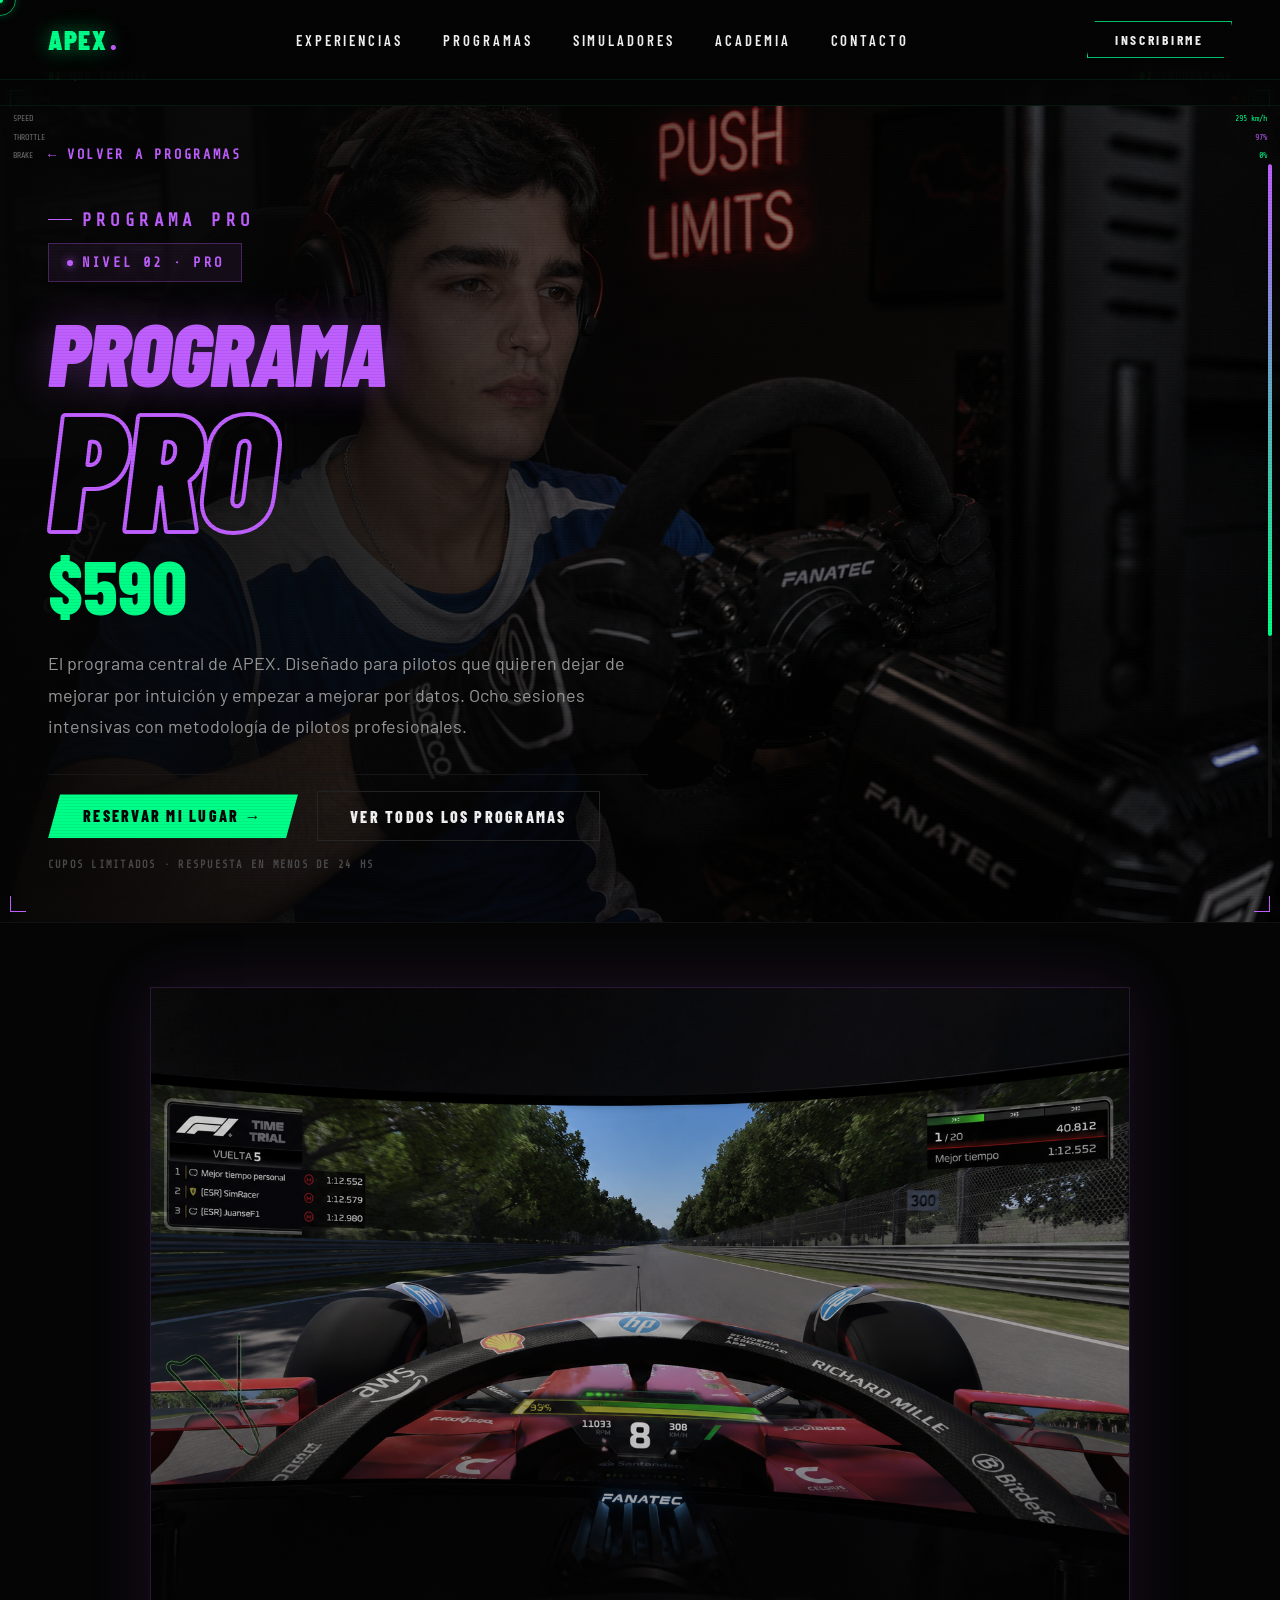
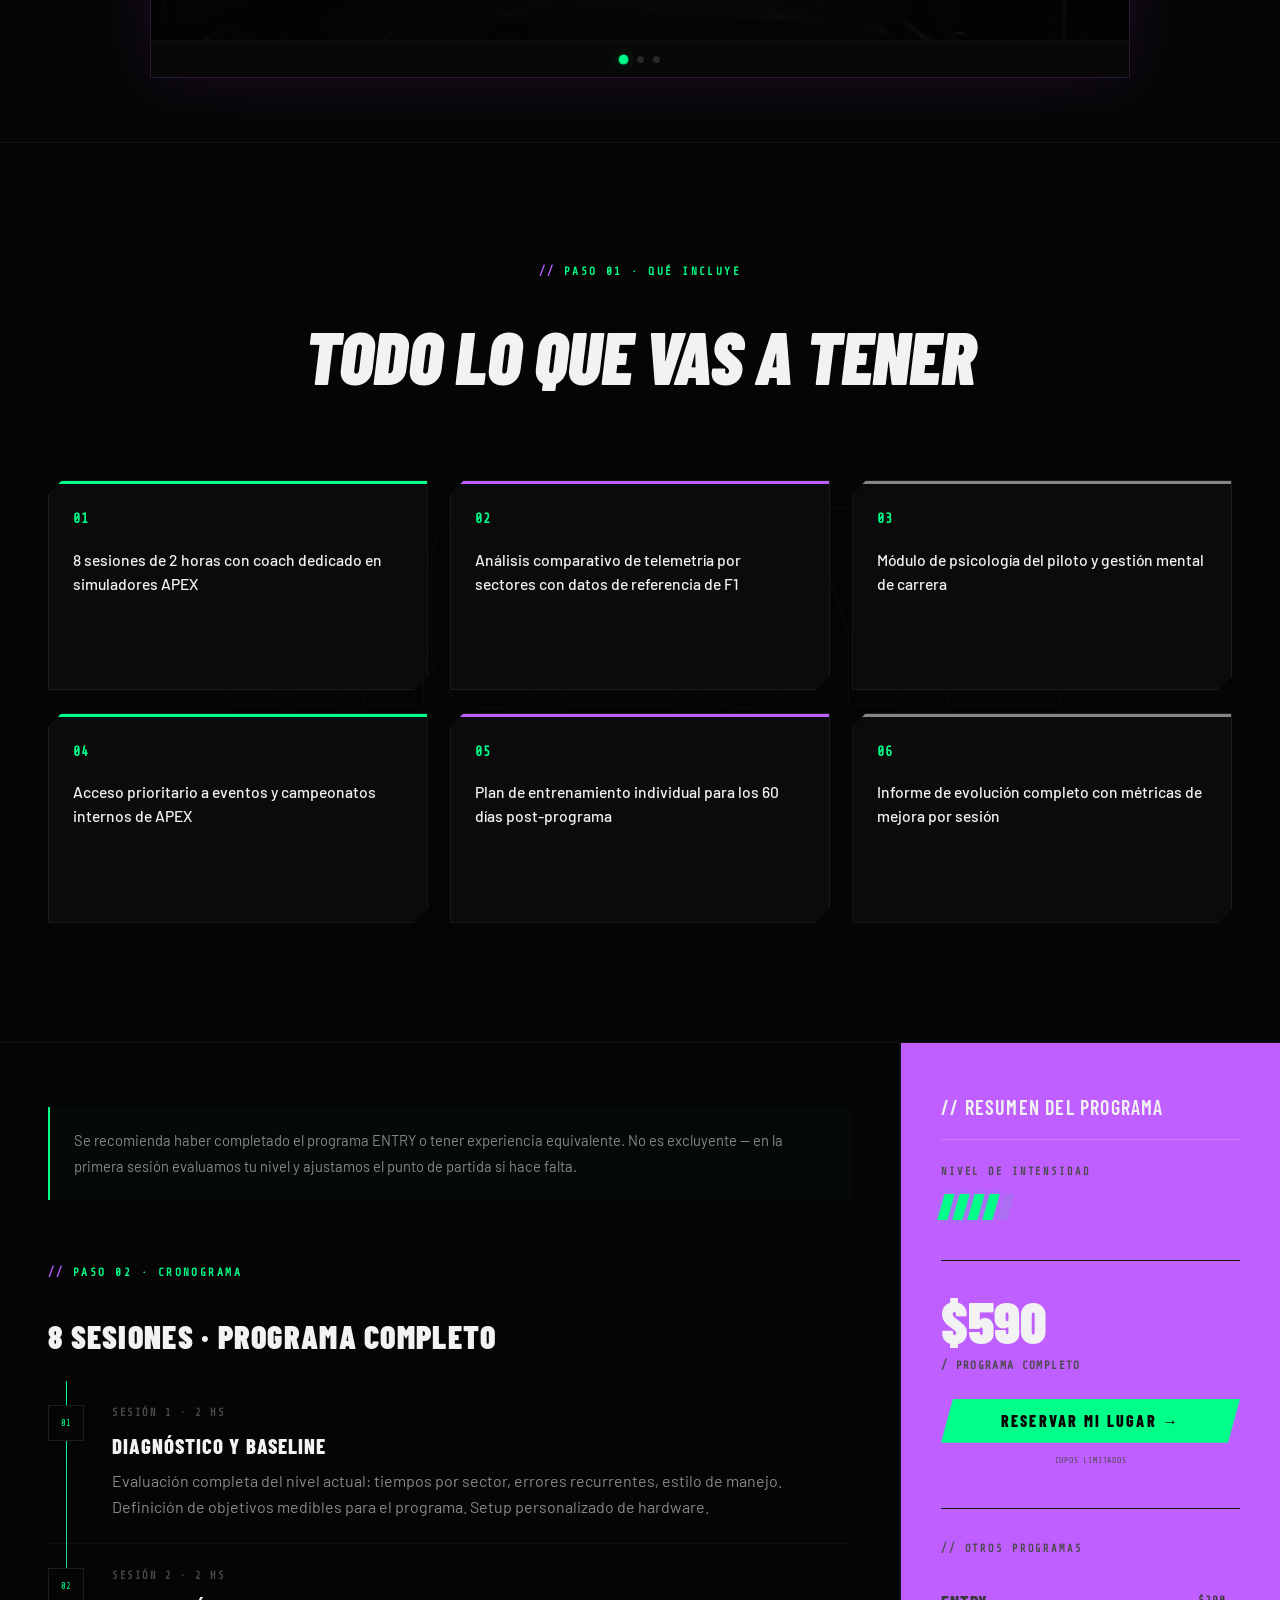
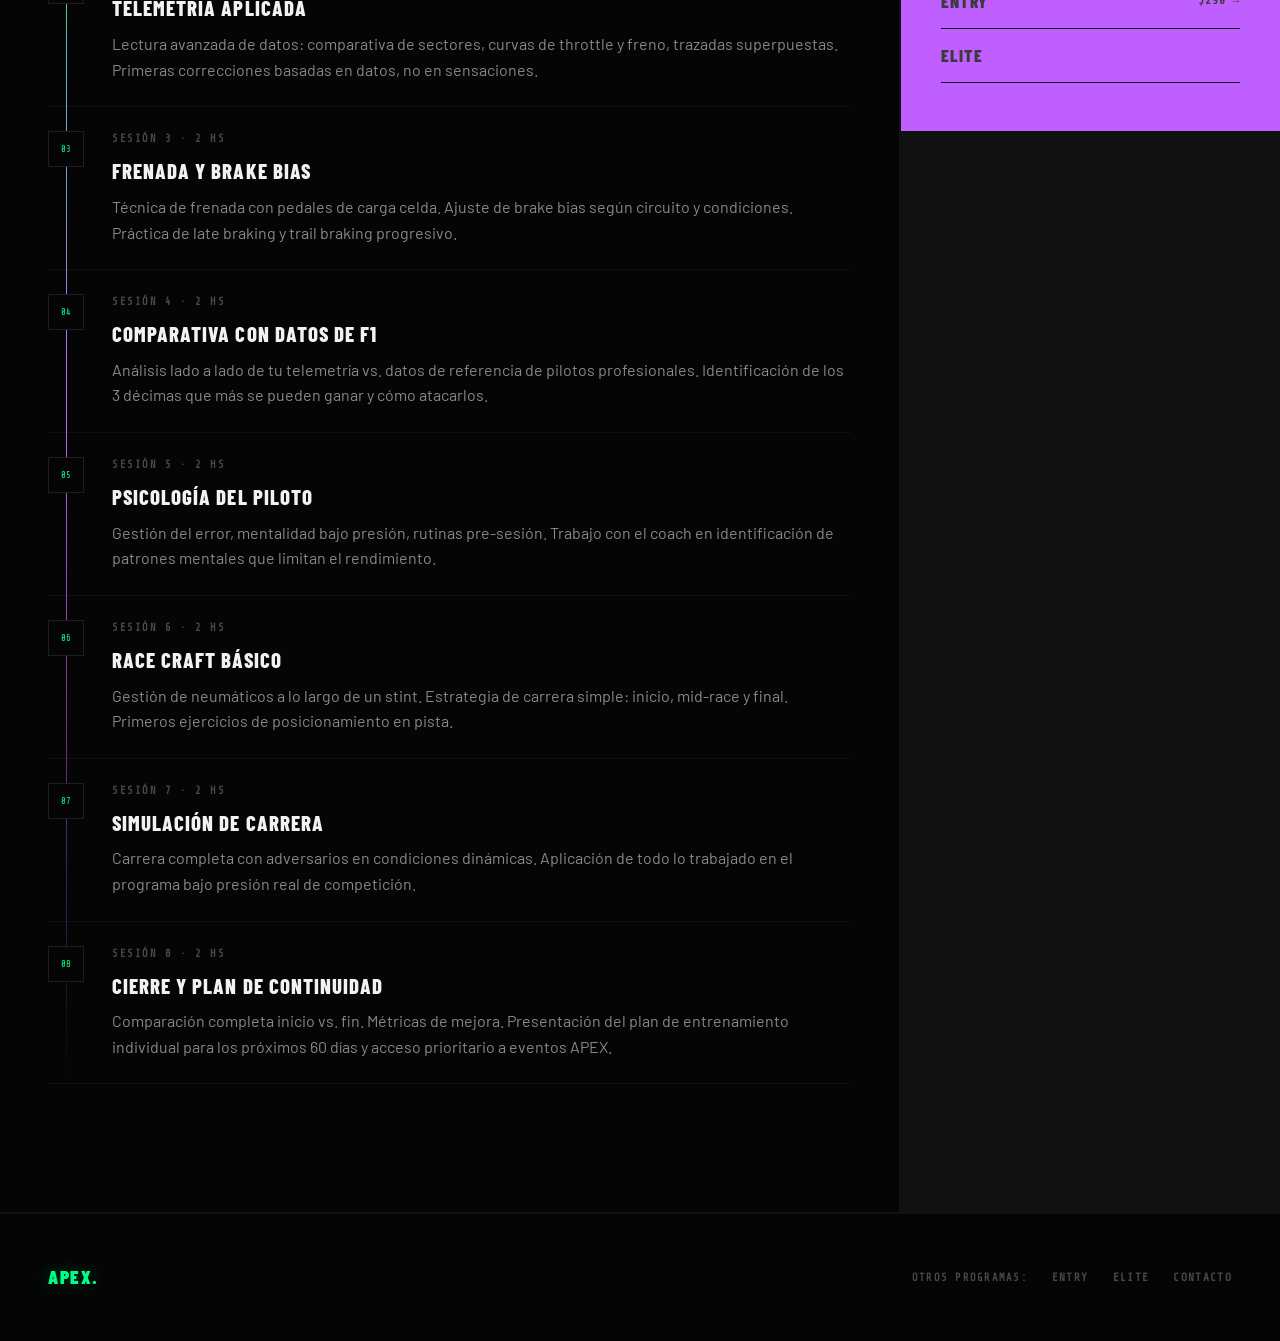
==== commit f26f1624: "Update detalle.html" ====
--- a/detalle.html
+++ b/detalle.html
@@ -1,5 +1,4 @@
 <!DOCTYPE html>
-
 <html lang="es">
 <head>
 <meta charset="UTF-8">
@@ -11,84 +10,260 @@
 <link rel="stylesheet" href="style.css">
 <style>
 
-/* ══════════════════════════════DETALLE — BASE══════════════════════════════ */html{ scroll-behavior; }
-
-.det-page{min-height:100vh;background(--black);padding-top:80px;overflow-x;}
-
-/* ══════════════════════════════HEADER══════════════════════════════ */.det-header{padding:4rem 3rem 3rem;border-bottom:1px solid #111;position;overflow;display;align-items;background(--black);min-height:640px;}.det-header-left{display;flex-direction;position;z-index:1;max-width:680px;}
-
-/* ── FOTO DE FONDO (ya no es un recuadro, cubre todo el header) ── /.det-header-img{position;inset:0;width:100%;height:100%;overflow;border;z-index:0;}.det-header-img img{width:100%;height:100%;object-fit;display;filter(.85) brightness(.85);}/ Overlay oscuro en degradado — más fuerte a la izquierda para que el texto se lea /.det-header-img::after{content:'';position;inset:0;background(90deg, rgba(5,5,5,.96) 0%, rgba(5,5,5,.75) 32%, rgba(5,5,5,.35) 62%, rgba(5,5,5,.15) 100%);pointer-events;}/ Brackets en esquinas — igual que el hero /.det-img-bracket{position;width:16px;height:16px;z-index:2;pointer-events;}.det-img-bracket.tl{ top:10px; left:10px; border-top:1.5px solid var(--prog-accent,var(--green)); border-left:1.5px solid var(--prog-accent,var(--green)); }.det-img-bracket.tr{ top:10px; right:10px; border-top:1.5px solid var(--prog-accent,var(--green)); border-right:1.5px solid var(--prog-accent,var(--green)); }.det-img-bracket.bl{ bottom:10px; left:10px; border-bottom:1.5px solid var(--violet); border-left:1.5px solid var(--violet); }.det-img-bracket.br{ bottom:10px; right:10px; border-bottom:1.5px solid var(--violet); border-right:1.5px solid var(--violet); }/ HUD overlay — igual estética que foto1 /.det-img-hud{position;top:.8rem;left:.8rem;right:.8rem;z-index:3;display;flex-direction;gap:.35rem;pointer-events;}.det-hud-row{display;justify-content;font-family(--ff-mono);font-size:.52rem;color(242,242,242,.45);}.det-hud-val{ color(--prog-accent, var(--green)) }.det-hud-val.v{ color(--violet) }/ Barra RPM lateral /.det-img-rpm{position;right:8px;top:10%;height:80%;width:4px;background:#111;border-radius:2px;overflow;z-index:3;}.det-img-rpm-fill{width:100%;background(to top, var(--prog-accent, var(--green)), var(--violet));border-radius:2px;animation 1.8s ease-in-out infinite alternate;}/ REC badge */.det-img-rec{position;top:.8rem;right:1.4rem;z-index:3;font-family(--ff-mono);font-size:.48rem;letter-spacing:.15em;color(242,242,242,.6);display;align-items;gap:.3rem;}.det-img-rec::before{content:'';width:5px;height:5px;border-radius:50%;background:#ff3333;display;animation 1.2s infinite;box-shadow:0 0 6px rgba(255,51,51,.7);}
-
-.det-back{font-family(--ff-mono);font-size:.85rem;font-weight:700;letter-spacing:.2em;text-transform;color(--violet);display;align-items;gap:.5rem;margin-bottom:2.5rem;transition .2s;}.det-back{ color(--violet-dim) }.det-back::before{ content:'←'; color(--violet) }
-
-.det-eyebrow{font-family(--ff-mono);font-size:1.1rem;font-weight:700;letter-spacing:.25em;text-transform;color(--violet);display;align-items;gap:.6rem;margin-bottom:.6rem;}.det-eyebrow::before{ content:''; display }
-
-.det-badge{display;align-items;gap:.6rem;font-family(--ff-mono);font-size:.88rem;font-weight:700;letter-spacing:.15em;text-transform;padding:.45rem 1.1rem;margin-bottom:1.8rem;border:1px solid rgba(191,95,255,.3);background(191,95,255,.07);color(--violet);align-self;}.det-badge-dot{ display }
-
-/* Línea "PROGRAMA" — rellena en violeta /.det-title-pre{font-family(--ff-display);font-weight:900;font-style;font-size(3.5rem,7vw,8rem);text-transform;letter-spacing:-.02em;line-height:.9;color(--violet);text-shadow:0 0 40px rgba(191,95,255,.3);display;margin-bottom:.2rem;}/ Línea con el nombre del programa — outline */.det-title{font-family(--ff-display);font-weight:900;font-style;font-size(6rem,13vw,15rem);text-transform;letter-spacing:-.02em;line-height:.85;color;-webkit-text-stroke:4px var(--violet);text-shadow;margin:0;}
-
-/* Fila título — el precio ahora va debajo, chico */.det-title-row{display;align-items;gap:2rem;flex-wrap;margin-bottom:.6rem;}
-
-/* Botón de inscripción junto al título */.det-title-cta{font-family(--ff-display);font-size:1.15rem;font-weight:800;letter-spacing:.15em;text-transform;background(--violet);color(--white);padding:.7rem 2rem;border;cursor;clip-path(10px 0%,100% 0%,calc(100% - 10px) 100%,0% 100%);transition .25s;box-shadow:0 0 20px rgba(191,95,255,.35);font-style;white-space;flex-shrink:0;}.det-title-cta{background(--violet-dim);box-shadow:0 0 36px rgba(191,95,255,.55);transform(3px);}
-
-.det-popular{display;align-items;gap:.6rem;font-family(--ff-mono);font-size:.75rem;           /* más grande /font-weight:700;letter-spacing:.15em;text-transform;color(--black);         / texto negro sobre fondo verde /background(--green);    / relleno sólido — no outline */border;padding:.35rem 1rem;font-style;box-shadow:0 0 16px rgba(0,255,136,.35);}.det-popular::before{content:'';width:5px;height:5px;background(--green);border-radius:50%;display;animation 1.2s infinite;}
-
-/* Tagline — ahora visible como bajada explicativa debajo del título+precio */.det-tagline{display;font-size:1.12rem;color:#999;font-weight:400;line-height:1.75;max-width:600px;margin:0 0 2rem;}
-
-/* Precio — chico respecto al original, pero bien visible debajo del título */.det-price{font-family(--ff-display);font-weight:800;font-size(3.5rem,6vw,5rem);color(--prog-accent, var(--green));line-height:1;margin-bottom:1.6rem;display;}
-
-/* Bloque de info debajo del título+precio: período, nota y CTAs /.det-info-below{margin-top:0;padding-top:1rem;border-top:1px solid #161616;}/ CTAs */.det-cta-row{display;align-items;gap:1.2rem;margin-top:2rem;flex-wrap;}.det-cta-note{font-family(--ff-mono);font-size:.65rem;font-weight:600;letter-spacing:.12em;color(--muted);text-transform;margin-top:1rem;}
-
-/* Navegación rápida — mapa de las 3 secciones, en orden de lectura */.det-quicknav{display;gap:1.6rem;flex-wrap;margin-top:1.6rem;padding-top:1.4rem;border-top:1px solid #161616;}.det-quicknav a{font-family(--ff-mono);font-size:.68rem;font-weight:700;letter-spacing:.1em;text-transform;color(--muted);display;align-items;gap:.5rem;transition .2s;}.det-quicknav a{ color(--white) }.det-quicknav a span{color(--prog-accent, var(--green));font-family(--ff-mono);}
-
-/* CTA violeta para ELITE */.btn-elite{font-family(--ff-display);font-size:.9rem;font-weight:800;letter-spacing:.18em;text-transform;background;color(--violet);padding:.75rem 2.2rem;display;border:1px solid var(--violet);transition .25s;box-shadow:0 0 16px rgba(191,95,255,.15);clip-path(12px 0%,100% 0%,calc(100% - 12px) 100%,0% 100%);}.btn-elite{background(191,95,255,.12);box-shadow:0 0 30px rgba(191,95,255,.35);transform(3px);}
-
-/* ══════════════════════════════BODY — grid 2 columnas══════════════════════════════ */.det-body{display;grid-template-columns:1fr 380px;gap:1px;background:#111;border-bottom:1px solid #111;}.det-main{padding:4rem 3rem;background(--black);}.det-aside{padding:3rem 2.5rem;background(--violet);border-left:1px solid #111;position;top:96px;align-self;}
-
-/* ══════════════════════════════SECCIONES══════════════════════════════ */.det-section{ margin-bottom:4rem; scroll-margin-top:100px; }.det-section
-
-.det-section-label{font-family(--ff-mono);font-size:.7rem;font-weight:700;letter-spacing:.22em;text-transform;color(--prog-accent, var(--green));display;align-items;gap:.5rem;margin-bottom:1.8rem;}.det-section-label::before{ content:'//'; color(--violet) }
-
-.det-section-title{font-family(--ff-display);font-weight:900;font-size:2rem;text-transform;letter-spacing:.04em;color(--white);margin-bottom:1.2rem;}
-
-/* ══════════════════════════════REQUISITOS — "¿Es para vos?"══════════════════════════════ */.det-req-list{list-style;display;flex-direction;gap:1.1rem;margin-bottom:1.8rem;}.det-req-item{display;align-items;gap:1rem;font-size:1.02rem;color(--white);font-weight:400;line-height:1.55;}.det-req-item::before{content:'✓';font-family(--ff-mono);font-weight:700;font-size:.85rem;color(--prog-accent, var(--green));flex-shrink:0;margin-top:.15rem;}.det-req-nota{font-size:.92rem;color:#888;font-weight:400;line-height:1.75;padding:1.3rem 1.5rem;border-left:2px solid var(--prog-accent, var(--green));background(--prog-bg-subtle, rgba(0,255,136,.02));}
-
-/* ══════════════════════════════QUÉ INCLUYE — sección dinámica, pantalla completa══════════════════════════════ /.det-incluye-section{min-height:100vh;display;flex-direction;justify-content;align-items;padding:6rem 3rem;background(--black);border-bottom:1px solid #111;text-align;scroll-margin-top:80px;position;overflow;}/ Watermark de fondo, sutil, en línea con el resto del sitio */.det-incluye-section::before{content:'INCLUYE';position;top:50%;left:50%;transform(-50%,-50%);font-family(--ff-display);font-weight:900;font-size(22vw,18rem);color;-webkit-text-stroke:1px rgba(255,255,255,.03);letter-spacing:-.02em;pointer-events;z-index:0;white-space;}.det-incluye-eyebrow{justify-content;margin-bottom:1rem;position;z-index:1;}.det-incluye-title{font-family(--ff-display);font-weight:900;font-style;font-size(2.6rem,6vw,4.6rem);text-transform;letter-spacing:-.01em;color(--white);margin-bottom:.6rem;position;z-index:1;}.det-incluye-sub{font-size:1.05rem;color:#888;max-width:620px;line-height:1.7;margin:0 auto;position;z-index:1;}.det-incluye-cards{display;grid-template-columns(3, 1fr);gap:1.4rem;margin-top:3.5rem;max-width:1360px;width:100%;position;z-index:1;}.det-inc-card{position;width:100%;min-height:210px;background:#0b0b0b;border:1px solid #1c1c1c;padding:1.7rem 1.5rem;text-align;transition .3s cubic-bezier(.25,.8,.25,1), border-color .3s ease, box-shadow .3s ease;clip-path(14px 0,100% 0,100% calc(100% - 14px),calc(100% - 14px) 100%,0 100%,0 14px);display;flex-direction;}.det-inc-card::before{content:'';position;top:0;left:0;right:0;height:3px;background(--prog-accent, var(--green));}.det-inc-card(3n+2)::before{ background(--violet); }.det-inc-card(3n)::before{ background(255,255,255,.5); }.det-inc-card{transform(-10px) scale(1.03);border-color(--prog-accent, var(--green));box-shadow:0 16px 34px rgba(0,0,0,.55), 0 0 26px var(--prog-glow, rgba(0,255,136,.22));z-index:2;}.det-inc-card-num{font-family(--ff-mono);font-size:.85rem;font-weight:700;letter-spacing:.05em;color(--prog-accent, var(--green));margin-bottom:1.1rem;display;}.det-inc-card-text{font-size:.98rem;color(--white);line-height:1.55;font-weight:500;}@media(max-width:900px){.det-incluye-section{ min-height; padding:4rem 2rem }.det-incluye-section::before{ display }.det-incluye-cards{ grid-template-columns(2, 1fr) }}@media(max-width:560px){.det-incluye-cards{ grid-template-columns:1fr; gap:1rem }.det-inc-card{ transform(-6px) scale(1) }}
-
-/* ══════════════════════════════TIMELINE══════════════════════════════ */.det-timeline{display;flex-direction;position;}.det-timeline::before{content:'';position;left:18px;top:0;bottom:0;width:1px;background(to bottom, var(--prog-accent, var(--green)), var(--violet), transparent);}.det-tl-item{display;grid-template-columns:40px 1fr;gap:1.5rem;padding:1.5rem 0;border-bottom:1px solid #0f0f0f;}.det-tl-item.det-tl-num{width:36px;height:36px;border:1px solid #1e1e1e;display;align-items;justify-content;font-family(--ff-mono);font-size:.55rem;color(--prog-accent, var(--green));background(--black);position;z-index:1;flex-shrink:0;transition .3s;}.det-tl-item .det-tl-num{border-color(--prog-accent, var(--green));box-shadow:0 0 12px var(--prog-glow, rgba(0,255,136,.2));}.det-tl-week{font-family(--ff-mono);font-size:.65rem;font-weight:700;letter-spacing:.15em;color(--muted);text-transform;margin-bottom:.4rem;}.det-tl-name{font-family(--ff-display);font-weight:800;font-size:1.3rem;text-transform;letter-spacing:.05em;color(--white);margin-bottom:.4rem;}.det-tl-desc{font-size:1rem;color:#888;font-weight:400;line-height:1.6;}
-
-/* ══════════════════════════════ASIDE══════════════════════════════ */.det-includes-title{font-family(--ff-display);font-weight:600;font-size:1.25rem;text-transform;letter-spacing:.06em;color(--white);margin-bottom:1.5rem;padding-bottom:1rem;border-bottom:1px solid rgba(255,255,255,.2);}.det-include-item{display;align-items;gap:.8rem;padding:.85rem 0;border-bottom:1px solid rgba(255,255,255,.12);font-size:1.02rem;color(--white);font-weight:600;line-height:1.5;}.det-include-item.det-include-arrow{color(--prog-accent, var(--green));font-size:.6rem;flex-shrink:0;margin-top:.2rem;font-family(--ff-mono);}
-
-/* Barras de nivel */.det-level-wrap{margin-top:2rem;padding-top:2rem;border-top:1px solid #161616;}.det-level-label{font-family(--ff-mono);font-size:.65rem;font-weight:700;letter-spacing:.18em;color(--muted);text-transform;margin-bottom:.8rem;}.det-bars{ display; gap:5px }.det-bar{width:10px;height:26px;transform(-16deg);}.det-bar.on{background(--prog-accent, var(--white));box-shadow:0 0 6px var(--prog-glow, rgba(255,255,255,.3));}.det-bar.off{ background(--prog-bar-off, rgba(255,255,255,.08)) }
-
-/* Precio en aside */.det-aside-price{margin-top:2.5rem;padding-top:2rem;border-top:1px solid #161616;}.det-aside-price-num{font-family(--ff-display);font-weight:900;font-size:3.6rem;color(--white);line-height:1;}.det-aside-price-period{font-family(--ff-mono);font-size:.7rem;font-weight:700;letter-spacing:.12em;color(--muted);text-transform;margin-top:.4rem;}
-
-/* Otros programas en aside */.det-other-programs{margin-top:2.5rem;padding-top:2rem;border-top:1px solid #161616;}.det-other-label{font-family(--ff-mono);font-size:.65rem;font-weight:700;letter-spacing:.18em;color(--muted);text-transform;margin-bottom:1rem;}.det-other-link{display;justify-content;align-items;padding:.8rem 0;border-bottom:1px solid #0f0f0f;font-family(--ff-display);font-size:1.1rem;font-weight:800;text-transform;color:#3a3a3a;letter-spacing:.05em;transition .2s;}.det-other-link.det-other-link{ color(--white) }.det-other-link-price{font-family(--ff-mono);font-size:.7rem;font-weight:700;}
-
-/* ══════════════════════════════FOOTER══════════════════════════════ */.det-footer{padding:3rem;display;align-items;justify-content;flex-wrap;gap:1rem;border-top:1px solid #111;}.det-footer-logo{font-family(--ff-display);font-weight:900;font-size:1.2rem;letter-spacing:.08em;color(--green);text-shadow:0 0 16px rgba(0,255,136,.3);}.det-footer-nav{display;gap:1.5rem;align-items;flex-wrap;}.det-footer-nav span{font-family(--ff-mono);font-size:.65rem;font-weight:700;letter-spacing:.12em;color(--muted);text-transform;}.det-footer-nav a{font-family(--ff-mono);font-size:.7rem;font-weight:700;letter-spacing:.12em;color(--muted);text-transform;transition .2s;}.det-footer-nav a{ color(--white) }
-
-/* ══════════════════════════════RESPONSIVE══════════════════════════════ // ══════════════════════════════CARRUSEL══════════════════════════════ // Carrusel /.det-carousel-wrap{background:#080808;position;overflow;display;flex-direction;}.det-carousel{overflow;flex:1;}.det-carousel-track{display;height:100%;transition .6s cubic-bezier(.25,.8,.25,1);will-change;}.det-carousel-slide{flex:0 0 100%;width:100%;height:100%;min-height:360px;overflow;position;}.det-carousel-slide img{width:100%;height:100%;object-fit;display;filter(.85) brightness(.88);transition .6s ease;}.det-carousel-slide img{ transform(1.03) }/ Overlay sutil en cada slide /.det-carousel-slide::after{content:'';position;inset:0;background(to bottom, transparent 60%, rgba(5,5,5,.6) 100%);pointer-events;}/ Dots */.det-carousel-dots{display;justify-content;gap:.6rem;padding:.9rem 0;background:#080808;border-top:1px solid #111;}.det-cdot{width:7px;height:7px;border-radius:50%;border;background(--muted2);padding:0;cursor;transition .25s, transform .25s, box-shadow .25s;}.det-cdot.active{background(--prog-accent, var(--green));transform(1.4);box-shadow:0 0 8px var(--prog-glow, rgba(0,255,136,.55));}
-
-/* ══════════════════════════════CARRUSEL — sección aparte, centrada y más grande══════════════════════════════ */.det-carousel-section{display;justify-content;padding:4rem 3rem;background(--black);border-bottom:1px solid #111;}.det-carousel-wrap-standalone{width:100%;max-width:980px;border:1px solid rgba(191,95,255,.18);box-shadow:0 0 60px rgba(191,95,255,.12);}.det-carousel-wrap-standalone .det-carousel-slide{min-height:560px;}
-
-/* ══════════════════════════════RESPONSIVE══════════════════════════════ */@media(max-width:900px){.det-header{ padding:3rem 2rem 2.5rem; min-height:560px }.det-header-left{ max-width:100% }.det-carousel-section{ padding:3rem 2rem }.det-carousel-wrap-standalone .det-carousel-slide{ min-height:380px }.det-body{ grid-template-columns:1fr }.det-aside{ border-left; border-top:1px solid #111; position }.det-main{ padding:3rem 2rem }.det-aside{ padding:2.5rem 2rem }.det-footer{ padding:2rem }}@media(max-width:480px){.det-header,.det-main,.det-aside{ padding:2.5rem 1.5rem }.det-header{ min-height:480px }.det-header-img::after{background(180deg, rgba(5,5,5,.55) 0%, rgba(5,5,5,.85) 55%, rgba(5,5,5,.97) 100%);}.det-carousel-section{ padding:2rem 1.5rem }.det-carousel-wrap-standalone .det-carousel-slide{ min-height:260px }.det-footer{ padding:1.5rem }.det-cta-row{ flex-direction; align-items }.btn-primary,.btn-ghost,.btn-elite{ width:100%; text-align; justify-content; display }.det-title{ font-size(3.5rem,16vw,6rem) }.det-title-row{ gap:1rem }}
-
-/* ══════════════════════════════MODAL FORMULARIO══════════════════════════════ */.det-modal-overlay{position;inset:0;background(5,5,5,.88);backdrop-filter(8px);z-index:9000;display;align-items;justify-content;padding:2rem;opacity:0;pointer-events;transition .3s ease;}.det-modal-overlay.open{ opacity:1;pointer-events }.det-modal{background(--black);border:1px solid rgba(191,95,255,.25);box-shadow:0 0 60px rgba(191,95,255,.15);padding:3rem;width:100%;max-width:540px;position;transform(20px);transition .3s ease;}.det-modal-overlay.open .det-modal{ transform(0) }.det-modal-close{position;top:1.2rem;right:1.5rem;background;border;font-family(--ff-mono);font-size:.7rem;color(--muted);cursor;letter-spacing:.1em;transition .2s;}.det-modal-close{ color(--white) }.det-modal-eyebrow{font-family(--ff-mono);font-size:.58rem;letter-spacing:.22em;text-transform;color(--violet);margin-bottom:.8rem;}.det-modal-eyebrow::before{ content:'// ';color(--green) }.det-modal-title{font-family(--ff-display);font-weight:900;font-style;font-size:2.4rem;text-transform;color(--white);margin-bottom:.4rem;line-height:.95;}.det-modal-sub{font-family(--ff-mono);font-size:.58rem;color(--muted);letter-spacing:.08em;margin-bottom:2rem;}.det-form{ display;flex-direction;gap:1rem }.det-field{ display;flex-direction;gap:.35rem }.det-field label{font-family(--ff-mono);font-size:.52rem;letter-spacing:.18em;text-transform;color(--muted);}.det-field input,.det-field textarea,.det-field select{background:#0a0a0a;border:1px solid #222;color(--white);font-family(--ff-body);font-size:.9rem;padding:.7rem 1rem;outline;transition .2s;width:100%;resize;appearance;}.det-field input,.det-field textarea,.det-field select{border-color(--violet);box-shadow:0 0 0 2px rgba(191,95,255,.1);}.det-field select option{ background:#0a0a0a }.det-form-row{ display;grid-template-columns:1fr 1fr;gap:1rem }.det-form-submit{font-family(--ff-display);font-size:.85rem;font-weight:700;letter-spacing:.18em;text-transform;background(--violet);color(--white);border;padding:.9rem;cursor;clip-path(10px 0%,100% 0%,calc(100% - 10px) 100%,0% 100%);transition .25s;box-shadow:0 0 20px rgba(191,95,255,.3);margin-top:.5rem;width:100%;}.det-form-submit{ background(--violet-dim);box-shadow:0 0 36px rgba(191,95,255,.5) }.det-form-submit{ opacity:.6;cursor }.det-form-note{font-family(--ff-mono);font-size:.5rem;letter-spacing:.1em;color(--muted);text-transform;text-align;}.det-form-success{display;flex-direction;align-items;gap:1rem;padding:2rem 0;text-align;}.det-form-success-icon{ font-size:2.5rem;color(--violet);font-family(--ff-display);font-weight:900 }.det-form-success-title{ font-family(--ff-display);font-weight:900;font-size:1.8rem;text-transform;color(--white) }.det-form-success-sub{ font-family(--ff-mono);font-size:.6rem;color(--muted);letter-spacing:.1em }@media(max-width:560px){.det-modal{ padding:2rem 1.5rem }.det-form-row{ grid-template-columns:1fr }}
-
-/* ══════════════════════════════TEXTOS MÁS GRANDES Y BOLD (override local, no toca style.css)══════════════════════════════ */.det-page .btn-primary,.det-page .btn-ghost{font-size:1rem !important;font-weight:800 !important;letter-spacing:.14em !important;}.det-modal-title{ font-size:2.8rem; }.det-modal-eyebrow{ font-size:.7rem; font-weight:700; }.det-modal-sub{ font-size:.68rem; font-weight:600; }.det-field label{ font-size:.6rem; font-weight:700; }.det-form-note{ font-size:.58rem; font-weight:600; }.det-form-success-sub{ font-size:.7rem; font-weight:600; }</style>
-
+/* ══════════════════════════════ DETALLE — BASE ══════════════════════════════ */
+html{ scroll-behavior: smooth; }
+
+.det-page{min-height:100vh;background:var(--black);padding-top:80px;overflow-x:hidden;}
+
+/* ══════════════════════════════ HEADER ══════════════════════════════ */
+.det-header{padding:4rem 3rem 3rem;border-bottom:1px solid #111;position:relative;overflow:hidden;display:flex;align-items:center;background:var(--black);min-height:640px;}
+.det-header-left{display:flex;flex-direction:column;position:relative;z-index:1;max-width:680px;}
+
+/* ── FOTO DE FONDO (cubre todo el header) ── */
+.det-header-img{position:absolute;inset:0;width:100%;height:100%;overflow:hidden;border:none;z-index:0;}
+.det-header-img img{width:100%;height:100%;object-fit:cover;display:block;filter:grayscale(.3) brightness(.85);}
+/* Overlay oscuro en degradado — más fuerte a la izquierda para que el texto se lea */
+.det-header-img::after{content:'';position:absolute;inset:0;background:linear-gradient(90deg, rgba(5,5,5,.96) 0%, rgba(5,5,5,.75) 32%, rgba(5,5,5,.35) 62%, rgba(5,5,5,.15) 100%);pointer-events:none;}
+/* Brackets en esquinas — igual que el hero */
+.det-img-bracket{position:absolute;width:16px;height:16px;z-index:2;pointer-events:none;}
+.det-img-bracket.tl{ top:10px; left:10px; border-top:1.5px solid var(--prog-accent,var(--green)); border-left:1.5px solid var(--prog-accent,var(--green)); }
+.det-img-bracket.tr{ top:10px; right:10px; border-top:1.5px solid var(--prog-accent,var(--green)); border-right:1.5px solid var(--prog-accent,var(--green)); }
+.det-img-bracket.bl{ bottom:10px; left:10px; border-bottom:1.5px solid var(--violet); border-left:1.5px solid var(--violet); }
+.det-img-bracket.br{ bottom:10px; right:10px; border-bottom:1.5px solid var(--violet); border-right:1.5px solid var(--violet); }
+/* HUD overlay */
+.det-img-hud{position:absolute;top:.8rem;left:.8rem;right:.8rem;z-index:3;display:flex;flex-direction:column;gap:.35rem;pointer-events:none;}
+.det-hud-row{display:flex;justify-content:space-between;font-family:var(--ff-mono);font-size:.52rem;color:rgba(242,242,242,.45);}
+.det-hud-val{ color:var(--prog-accent, var(--green)); }
+.det-hud-val.v{ color:var(--violet); }
+/* Barra RPM lateral */
+.det-img-rpm{position:absolute;right:8px;top:10%;height:80%;width:4px;background:#111;border-radius:2px;overflow:hidden;z-index:3;}
+.det-img-rpm-fill{width:100%;height:70%;background:linear-gradient(to top, var(--prog-accent, var(--green)), var(--violet));border-radius:2px;animation:detRpmFill 1.8s ease-in-out infinite alternate;}
+/* REC badge */
+.det-img-rec{position:absolute;top:.8rem;right:1.4rem;z-index:3;font-family:var(--ff-mono);font-size:.48rem;letter-spacing:.15em;color:rgba(242,242,242,.6);display:flex;align-items:center;gap:.3rem;}
+.det-img-rec::before{content:'';width:5px;height:5px;border-radius:50%;background:#ff3333;display:block;animation:detBlink 1.2s infinite;box-shadow:0 0 6px rgba(255,51,51,.7);}
+
+.det-back{font-family:var(--ff-mono);font-size:.85rem;font-weight:700;letter-spacing:.2em;text-transform:uppercase;color:var(--violet);display:flex;align-items:center;gap:.5rem;margin-bottom:2.5rem;transition:color .2s;}
+.det-back:hover{ color:var(--violet-dim); }
+.det-back::before{ content:'←'; color:var(--violet); }
+
+.det-eyebrow{font-family:var(--ff-mono);font-size:1.1rem;font-weight:700;letter-spacing:.25em;text-transform:uppercase;color:var(--violet);display:flex;align-items:center;gap:.6rem;margin-bottom:.6rem;}
+.det-eyebrow::before{ content:''; display:block; width:24px; height:1px; background:var(--violet); }
+
+.det-badge{display:flex;align-items:center;gap:.6rem;font-family:var(--ff-mono);font-size:.88rem;font-weight:700;letter-spacing:.15em;text-transform:uppercase;padding:.45rem 1.1rem;margin-bottom:1.8rem;border:1px solid rgba(191,95,255,.3);background:rgba(191,95,255,.07);color:var(--violet);align-self:flex-start;}
+.det-badge-dot{ display:block; width:6px; height:6px; border-radius:50%; background:var(--violet); box-shadow:0 0 8px var(--violet); }
+
+/* Línea "PROGRAMA" — rellena en violeta */
+.det-title-pre{font-family:var(--ff-display);font-weight:900;font-style:italic;font-size:clamp(3.5rem,7vw,8rem);text-transform:uppercase;letter-spacing:-.02em;line-height:.9;color:var(--violet);text-shadow:0 0 40px rgba(191,95,255,.3);display:block;margin-bottom:.2rem;}
+/* Línea con el nombre del programa — outline */
+.det-title{font-family:var(--ff-display);font-weight:900;font-style:italic;font-size:clamp(6rem,13vw,15rem);text-transform:uppercase;letter-spacing:-.02em;line-height:.85;color:transparent;-webkit-text-stroke:4px var(--violet);text-shadow:none;margin:0;}
+
+/* Fila título — el precio va debajo, chico */
+.det-title-row{display:flex;align-items:center;gap:2rem;flex-wrap:wrap;margin-bottom:.6rem;}
+
+/* Botón de inscripción junto al título */
+.det-title-cta{font-family:var(--ff-display);font-size:1.15rem;font-weight:800;letter-spacing:.15em;text-transform:uppercase;background:var(--violet);color:var(--white);padding:.7rem 2rem;border:none;cursor:pointer;clip-path:polygon(10px 0%,100% 0%,calc(100% - 10px) 100%,0% 100%);transition:all .25s;box-shadow:0 0 20px rgba(191,95,255,.35);font-style:normal;white-space:nowrap;flex-shrink:0;}
+.det-title-cta:hover{background:var(--violet-dim);box-shadow:0 0 36px rgba(191,95,255,.55);transform:translateY(-3px);}
+
+.det-popular{display:flex;align-items:center;gap:.6rem;font-family:var(--ff-mono);font-size:.75rem;font-weight:700;letter-spacing:.15em;text-transform:uppercase;color:var(--black);background:var(--green);border:none;padding:.35rem 1rem;font-style:normal;box-shadow:0 0 16px rgba(0,255,136,.35);}
+.det-popular::before{content:'';width:5px;height:5px;background:var(--black);border-radius:50%;display:block;animation:detBlink 1.2s infinite;}
+
+/* Tagline — bajada explicativa debajo del título+precio */
+.det-tagline{display:block;font-size:1.12rem;color:#999;font-weight:400;line-height:1.75;max-width:600px;margin:0 0 2rem;}
+
+/* Precio */
+.det-price{font-family:var(--ff-display);font-weight:800;font-size:clamp(3.5rem,6vw,5rem);color:var(--prog-accent, var(--green));line-height:1;margin-bottom:1.6rem;display:block;}
+
+/* Bloque de info debajo del título+precio */
+.det-info-below{margin-top:0;padding-top:1rem;border-top:1px solid #161616;}
+.det-cta-row{display:flex;align-items:center;gap:1.2rem;margin-top:2rem;flex-wrap:wrap;}
+.det-cta-note{font-family:var(--ff-mono);font-size:.65rem;font-weight:600;letter-spacing:.12em;color:var(--muted);text-transform:uppercase;margin-top:1rem;}
+
+/* Navegación rápida */
+.det-quicknav{display:flex;gap:1.6rem;flex-wrap:wrap;margin-top:1.6rem;padding-top:1.4rem;border-top:1px solid #161616;}
+.det-quicknav a{font-family:var(--ff-mono);font-size:.68rem;font-weight:700;letter-spacing:.1em;text-transform:uppercase;color:var(--muted);display:flex;align-items:center;gap:.5rem;transition:color .2s;}
+.det-quicknav a:hover{ color:var(--white); }
+.det-quicknav a span{color:var(--prog-accent, var(--green));font-family:var(--ff-mono);}
+
+/* CTA violeta para ELITE */
+.btn-elite{font-family:var(--ff-display);font-size:.9rem;font-weight:800;letter-spacing:.18em;text-transform:uppercase;background:transparent;color:var(--violet);padding:.75rem 2.2rem;display:inline-block;border:1px solid var(--violet);transition:all .25s;box-shadow:0 0 16px rgba(191,95,255,.15);clip-path:polygon(12px 0%,100% 0%,calc(100% - 12px) 100%,0% 100%);}
+.btn-elite:hover{background:rgba(191,95,255,.12);box-shadow:0 0 30px rgba(191,95,255,.35);transform:translateY(-3px);}
+
+/* ══════════════════════════════ BODY — grid 2 columnas ══════════════════════════════ */
+.det-body{display:grid;grid-template-columns:1fr 380px;gap:1px;background:#111;border-bottom:1px solid #111;}
+.det-main{padding:4rem 3rem;background:var(--black);}
+.det-aside{padding:3rem 2.5rem;background:var(--violet);border-left:1px solid #111;position:sticky;top:96px;align-self:start;}
+
+/* ══════════════════════════════ SECCIONES ══════════════════════════════ */
+.det-section{ margin-bottom:4rem; scroll-margin-top:100px; }
+
+.det-section-label{font-family:var(--ff-mono);font-size:.7rem;font-weight:700;letter-spacing:.22em;text-transform:uppercase;color:var(--prog-accent, var(--green));display:flex;align-items:center;gap:.5rem;margin-bottom:1.8rem;}
+.det-section-label::before{ content:'//'; color:var(--violet); }
+
+.det-section-title{font-family:var(--ff-display);font-weight:900;font-size:2rem;text-transform:uppercase;letter-spacing:.04em;color:var(--white);margin-bottom:1.2rem;}
+
+/* ══════════════════════════════ REQUISITOS — "¿Es para vos?" ══════════════════════════════ */
+.det-req-list{list-style:none;display:flex;flex-direction:column;gap:1.1rem;margin-bottom:1.8rem;}
+.det-req-item{display:flex;align-items:flex-start;gap:1rem;font-size:1.02rem;color:var(--white);font-weight:400;line-height:1.55;}
+.det-req-item::before{content:'✓';font-family:var(--ff-mono);font-weight:700;font-size:.85rem;color:var(--prog-accent, var(--green));flex-shrink:0;margin-top:.15rem;}
+.det-req-nota{font-size:.92rem;color:#888;font-weight:400;line-height:1.75;padding:1.3rem 1.5rem;border-left:2px solid var(--prog-accent, var(--green));background:var(--prog-bg-subtle, rgba(0,255,136,.02));}
+
+/* ══════════════════════════════ QUÉ INCLUYE — sección dinámica, pantalla completa ══════════════════════════════ */
+.det-incluye-section{min-height:100vh;display:flex;flex-direction:column;justify-content:center;align-items:center;padding:6rem 3rem;background:var(--black);border-bottom:1px solid #111;text-align:center;scroll-margin-top:80px;position:relative;overflow:hidden;}
+/* Watermark de fondo */
+.det-incluye-section::before{content:'INCLUYE';position:absolute;top:50%;left:50%;transform:translate(-50%,-50%);font-family:var(--ff-display);font-weight:900;font-size:clamp(10rem,22vw,20rem);color:transparent;-webkit-text-stroke:1px rgba(255,255,255,.03);letter-spacing:-.02em;pointer-events:none;z-index:0;white-space:nowrap;}
+.det-incluye-eyebrow{justify-content:center;margin-bottom:1rem;position:relative;z-index:1;}
+.det-incluye-title{font-family:var(--ff-display);font-weight:900;font-style:italic;font-size:clamp(2.6rem,6vw,4.6rem);text-transform:uppercase;letter-spacing:-.01em;color:var(--white);margin-bottom:.6rem;position:relative;z-index:1;}
+.det-incluye-sub{font-size:1.05rem;color:#888;max-width:620px;line-height:1.7;margin:0 auto;position:relative;z-index:1;}
+.det-incluye-cards{display:grid;grid-template-columns:repeat(3, 1fr);gap:1.4rem;margin-top:3.5rem;max-width:1360px;width:100%;position:relative;z-index:1;}
+.det-inc-card{position:relative;width:100%;min-height:210px;background:#0b0b0b;border:1px solid #1c1c1c;padding:1.7rem 1.5rem;text-align:left;transition:transform .3s cubic-bezier(.25,.8,.25,1), border-color .3s ease, box-shadow .3s ease;clip-path:polygon(14px 0,100% 0,100% calc(100% - 14px),calc(100% - 14px) 100%,0 100%,0 14px);display:flex;flex-direction:column;}
+.det-inc-card::before{content:'';position:absolute;top:0;left:0;right:0;height:3px;background:var(--prog-accent, var(--green));}
+.det-inc-card:nth-child(3n+2)::before{ background:var(--violet); }
+.det-inc-card:nth-child(3n)::before{ background:rgba(255,255,255,.5); }
+.det-inc-card:hover{transform:translateY(-10px) scale(1.03);border-color:var(--prog-accent, var(--green));box-shadow:0 16px 34px rgba(0,0,0,.55), 0 0 26px var(--prog-glow, rgba(0,255,136,.22));z-index:2;}
+.det-inc-card-num{font-family:var(--ff-mono);font-size:.85rem;font-weight:700;letter-spacing:.05em;color:var(--prog-accent, var(--green));margin-bottom:1.1rem;display:block;}
+.det-inc-card-text{font-size:.98rem;color:var(--white);line-height:1.55;font-weight:500;}
+@media(max-width:900px){.det-incluye-section{ min-height:auto; padding:4rem 2rem }.det-incluye-section::before{ display:none }.det-incluye-cards{ grid-template-columns:repeat(2, 1fr) }}
+@media(max-width:560px){.det-incluye-cards{ grid-template-columns:1fr; gap:1rem }.det-inc-card{ transform:none }}
+
+/* ══════════════════════════════ TIMELINE ══════════════════════════════ */
+.det-timeline{display:flex;flex-direction:column;position:relative;}
+.det-timeline::before{content:'';position:absolute;left:18px;top:0;bottom:0;width:1px;background:linear-gradient(to bottom, var(--prog-accent, var(--green)), var(--violet), transparent);}
+.det-tl-item{display:grid;grid-template-columns:40px 1fr;gap:1.5rem;padding:1.5rem 0;border-bottom:1px solid #0f0f0f;}
+.det-tl-item .det-tl-num{width:36px;height:36px;border:1px solid #1e1e1e;display:flex;align-items:center;justify-content:center;font-family:var(--ff-mono);font-size:.55rem;color:var(--prog-accent, var(--green));background:var(--black);position:relative;z-index:1;flex-shrink:0;transition:all .3s;}
+.det-tl-item:hover .det-tl-num{border-color:var(--prog-accent, var(--green));box-shadow:0 0 12px var(--prog-glow, rgba(0,255,136,.2));}
+.det-tl-week{font-family:var(--ff-mono);font-size:.65rem;font-weight:700;letter-spacing:.15em;color:var(--muted);text-transform:uppercase;margin-bottom:.4rem;}
+.det-tl-name{font-family:var(--ff-display);font-weight:800;font-size:1.3rem;text-transform:uppercase;letter-spacing:.05em;color:var(--white);margin-bottom:.4rem;}
+.det-tl-desc{font-size:1rem;color:#888;font-weight:400;line-height:1.6;}
+
+/* ══════════════════════════════ ASIDE ══════════════════════════════ */
+.det-includes-title{font-family:var(--ff-display);font-weight:600;font-size:1.25rem;text-transform:uppercase;letter-spacing:.06em;color:var(--white);margin-bottom:1.5rem;padding-bottom:1rem;border-bottom:1px solid rgba(255,255,255,.2);}
+.det-include-item{display:flex;align-items:flex-start;gap:.8rem;padding:.85rem 0;border-bottom:1px solid rgba(255,255,255,.12);font-size:1.02rem;color:var(--white);font-weight:600;line-height:1.5;}
+.det-include-item .det-include-arrow{color:var(--prog-accent, var(--green));font-size:.6rem;flex-shrink:0;margin-top:.2rem;font-family:var(--ff-mono);}
+
+/* Barras de nivel */
+.det-level-wrap{margin-top:2rem;padding-top:2rem;border-top:1px solid #161616;}
+.det-level-label{font-family:var(--ff-mono);font-size:.65rem;font-weight:700;letter-spacing:.18em;color:var(--muted);text-transform:uppercase;margin-bottom:.8rem;}
+.det-bars{ display:flex; gap:5px; }
+.det-bar{width:10px;height:26px;transform:skewX(-16deg);}
+.det-bar.on{background:var(--prog-accent, var(--white));box-shadow:0 0 6px var(--prog-glow, rgba(255,255,255,.3));}
+.det-bar.off{ background:var(--prog-bar-off, rgba(255,255,255,.08)); }
+
+/* Precio en aside */
+.det-aside-price{margin-top:2.5rem;padding-top:2rem;border-top:1px solid #161616;}
+.det-aside-price-num{font-family:var(--ff-display);font-weight:900;font-size:3.6rem;color:var(--white);line-height:1;}
+.det-aside-price-period{font-family:var(--ff-mono);font-size:.7rem;font-weight:700;letter-spacing:.12em;color:var(--muted);text-transform:uppercase;margin-top:.4rem;}
+
+/* Otros programas en aside */
+.det-other-programs{margin-top:2.5rem;padding-top:2rem;border-top:1px solid #161616;}
+.det-other-label{font-family:var(--ff-mono);font-size:.65rem;font-weight:700;letter-spacing:.18em;color:var(--muted);text-transform:uppercase;margin-bottom:1rem;}
+.det-other-link{display:flex;justify-content:space-between;align-items:center;padding:.8rem 0;border-bottom:1px solid #0f0f0f;font-family:var(--ff-display);font-size:1.1rem;font-weight:800;text-transform:uppercase;color:#3a3a3a;letter-spacing:.05em;transition:color .2s;}
+.det-other-link:hover{ color:var(--white); }
+.det-other-link-price{font-family:var(--ff-mono);font-size:.7rem;font-weight:700;}
+
+/* ══════════════════════════════ FOOTER ══════════════════════════════ */
+.det-footer{padding:3rem;display:flex;align-items:center;justify-content:space-between;flex-wrap:wrap;gap:1rem;border-top:1px solid #111;}
+.det-footer-logo{font-family:var(--ff-display);font-weight:900;font-size:1.2rem;letter-spacing:.08em;color:var(--green);text-shadow:0 0 16px rgba(0,255,136,.3);}
+.det-footer-nav{display:flex;gap:1.5rem;align-items:center;flex-wrap:wrap;}
+.det-footer-nav span{font-family:var(--ff-mono);font-size:.65rem;font-weight:700;letter-spacing:.12em;color:var(--muted);text-transform:uppercase;}
+.det-footer-nav a{font-family:var(--ff-mono);font-size:.7rem;font-weight:700;letter-spacing:.12em;color:var(--muted);text-transform:uppercase;transition:color .2s;}
+.det-footer-nav a:hover{ color:var(--white); }
+
+/* ══════════════════════════════ CARRUSEL ══════════════════════════════ */
+.det-carousel-wrap{background:#080808;position:relative;overflow:hidden;display:flex;flex-direction:column;}
+.det-carousel{overflow:hidden;flex:1;}
+.det-carousel-track{display:flex;height:100%;transition:transform .6s cubic-bezier(.25,.8,.25,1);will-change:transform;}
+.det-carousel-slide{flex:0 0 100%;width:100%;height:100%;min-height:360px;overflow:hidden;position:relative;}
+.det-carousel-slide img{width:100%;height:100%;object-fit:cover;display:block;filter:saturate(.85) brightness(.88);transition:transform .6s ease;}
+.det-carousel-slide:hover img{ transform:scale(1.03); }
+/* Overlay sutil en cada slide */
+.det-carousel-slide::after{content:'';position:absolute;inset:0;background:linear-gradient(to bottom, transparent 60%, rgba(5,5,5,.6) 100%);pointer-events:none;}
+/* Dots */
+.det-carousel-dots{display:flex;justify-content:center;gap:.6rem;padding:.9rem 0;background:#080808;border-top:1px solid #111;}
+.det-cdot{width:7px;height:7px;border-radius:50%;border:none;background:var(--muted2);padding:0;cursor:pointer;transition:background .25s, transform .25s, box-shadow .25s;}
+.det-cdot.active{background:var(--prog-accent, var(--green));transform:scale(1.4);box-shadow:0 0 8px var(--prog-glow, rgba(0,255,136,.55));}
+
+/* ══════════════════════════════ CARRUSEL — sección aparte, centrada y más grande ══════════════════════════════ */
+.det-carousel-section{display:flex;justify-content:center;padding:4rem 3rem;background:var(--black);border-bottom:1px solid #111;}
+.det-carousel-wrap-standalone{width:100%;max-width:980px;border:1px solid rgba(191,95,255,.18);box-shadow:0 0 60px rgba(191,95,255,.12);}
+.det-carousel-wrap-standalone .det-carousel-slide{min-height:560px;}
+
+/* ══════════════════════════════ RESPONSIVE ══════════════════════════════ */
+@media(max-width:900px){
+  .det-header{ padding:3rem 2rem 2.5rem; min-height:560px }
+  .det-header-left{ max-width:100% }
+  .det-carousel-section{ padding:3rem 2rem }
+  .det-carousel-wrap-standalone .det-carousel-slide{ min-height:380px }
+  .det-body{ grid-template-columns:1fr }
+  .det-aside{ border-left:none; border-top:1px solid #111; position:static }
+  .det-main{ padding:3rem 2rem }
+  .det-aside{ padding:2.5rem 2rem }
+  .det-footer{ padding:2rem }
+}
+@media(max-width:480px){
+  .det-header,.det-main,.det-aside{ padding:2.5rem 1.5rem }
+  .det-header{ min-height:480px }
+  .det-header-img::after{background:linear-gradient(180deg, rgba(5,5,5,.55) 0%, rgba(5,5,5,.85) 55%, rgba(5,5,5,.97) 100%);}
+  .det-carousel-section{ padding:2rem 1.5rem }
+  .det-carousel-wrap-standalone .det-carousel-slide{ min-height:260px }
+  .det-footer{ padding:1.5rem }
+  .det-cta-row{ flex-direction:column; align-items:stretch }
+  .btn-primary,.btn-ghost,.btn-elite{ width:100%; text-align:center; justify-content:center; display:flex }
+  .det-title{ font-size:clamp(3.5rem,16vw,6rem) }
+  .det-title-row{ gap:1rem }
+}
+
+/* ══════════════════════════════ MODAL FORMULARIO ══════════════════════════════ */
+.det-modal-overlay{position:fixed;inset:0;background:rgba(5,5,5,.88);backdrop-filter:blur(8px);z-index:9000;display:flex;align-items:center;justify-content:center;padding:2rem;opacity:0;pointer-events:none;transition:opacity .3s ease;}
+.det-modal-overlay.open{ opacity:1;pointer-events:auto; }
+.det-modal{background:var(--black);border:1px solid rgba(191,95,255,.25);box-shadow:0 0 60px rgba(191,95,255,.15);padding:3rem;width:100%;max-width:540px;position:relative;transform:translateY(20px);transition:transform .3s ease;}
+.det-modal-overlay.open .det-modal{ transform:translateY(0); }
+.det-modal-close{position:absolute;top:1.2rem;right:1.5rem;background:none;border:none;font-family:var(--ff-mono);font-size:.7rem;color:var(--muted);cursor:pointer;letter-spacing:.1em;transition:color .2s;}
+.det-modal-close:hover{ color:var(--white); }
+.det-modal-eyebrow{font-family:var(--ff-mono);font-size:.58rem;letter-spacing:.22em;text-transform:uppercase;color:var(--violet);margin-bottom:.8rem;}
+.det-modal-eyebrow::before{ content:'// ';color:var(--green); }
+.det-modal-title{font-family:var(--ff-display);font-weight:900;font-style:italic;font-size:2.4rem;text-transform:uppercase;color:var(--white);margin-bottom:.4rem;line-height:.95;}
+.det-modal-sub{font-family:var(--ff-mono);font-size:.58rem;color:var(--muted);letter-spacing:.08em;margin-bottom:2rem;}
+.det-form{ display:flex;flex-direction:column;gap:1rem; }
+.det-field{ display:flex;flex-direction:column;gap:.35rem; }
+.det-field label{font-family:var(--ff-mono);font-size:.52rem;letter-spacing:.18em;text-transform:uppercase;color:var(--muted);}
+.det-field input,.det-field textarea,.det-field select{background:#0a0a0a;border:1px solid #222;color:var(--white);font-family:var(--ff-body);font-size:.9rem;padding:.7rem 1rem;outline:none;transition:border-color .2s;width:100%;resize:vertical;appearance:none;}
+.det-field input:focus,.det-field textarea:focus,.det-field select:focus{border-color:var(--violet);box-shadow:0 0 0 2px rgba(191,95,255,.1);}
+.det-field select option{ background:#0a0a0a; }
+.det-form-row{ display:grid;grid-template-columns:1fr 1fr;gap:1rem; }
+.det-form-submit{font-family:var(--ff-display);font-size:.85rem;font-weight:700;letter-spacing:.18em;text-transform:uppercase;background:var(--violet);color:var(--white);border:none;padding:.9rem;cursor:pointer;clip-path:polygon(10px 0%,100% 0%,calc(100% - 10px) 100%,0% 100%);transition:all .25s;box-shadow:0 0 20px rgba(191,95,255,.3);margin-top:.5rem;width:100%;}
+.det-form-submit:hover{ background:var(--violet-dim);box-shadow:0 0 36px rgba(191,95,255,.5); }
+.det-form-submit:disabled{ opacity:.6;cursor:not-allowed; }
+.det-form-note{font-family:var(--ff-mono);font-size:.5rem;letter-spacing:.1em;color:var(--muted);text-transform:uppercase;text-align:center;}
+.det-form-success{display:none;flex-direction:column;align-items:center;gap:1rem;padding:2rem 0;text-align:center;}
+.det-form-success-icon{ font-size:2.5rem;color:var(--violet);font-family:var(--ff-display);font-weight:900; }
+.det-form-success-title{ font-family:var(--ff-display);font-weight:900;font-size:1.8rem;text-transform:uppercase;color:var(--white); }
+.det-form-success-sub{ font-family:var(--ff-mono);font-size:.6rem;color:var(--muted);letter-spacing:.1em; }
+@media(max-width:560px){.det-modal{ padding:2rem 1.5rem }.det-form-row{ grid-template-columns:1fr }}
+
+/* ══════════════════════════════ TEXTOS MÁS GRANDES Y BOLD (override local) ══════════════════════════════ */
+.det-page .btn-primary,.det-page .btn-ghost{font-size:1rem !important;font-weight:800 !important;letter-spacing:.14em !important;}
+.det-modal-title{ font-size:2.8rem; }
+.det-modal-eyebrow{ font-size:.7rem; font-weight:700; }
+.det-modal-sub{ font-size:.68rem; font-weight:600; }
+.det-field label{ font-size:.6rem; font-weight:700; }
+.det-form-note{ font-size:.58rem; font-weight:600; }
+.det-form-success-sub{ font-size:.7rem; font-weight:600; }
+
+/* Keyframes usados por el HUD / badges de esta página */
+@keyframes detRpmFill{ from{ height:35%; } to{ height:92%; } }
+@keyframes detBlink{ 0%,100%{ opacity:1; } 50%{ opacity:.25; } }
+
+</style>
 </head>
 <body>
 
 <!-- CURSOR -->
-
 <div id="cursor" aria-hidden="true"></div>
 <div id="cursor-ring" aria-hidden="true"></div>
 <!-- SCANLINES -->
 <div class="scanlines" aria-hidden="true"></div>
 
 <!-- ═══════ NAV ═══════ -->
-
 <nav>
   <div class="nav-logo">APEX<span class="dot">.</span></div>
   <ul class="nav-links" id="nav-links">
@@ -109,71 +284,65 @@
 <div class="det-page" id="det-page">
 
   <!-- ── HEADER ── -->
-
   <div class="det-header" id="det-header">
 
-<!-- IZQUIERDA -->
-<div class="det-header-left">
-  <a href="index.html#programas" class="det-back">Volver a programas</a>
-  <div class="det-eyebrow">Programas de Pilotos</div>
-  <div class="det-badge" id="det-badge">
-    <span class="det-badge-dot"></span>
-    <span id="det-badge-text"></span>
+    <!-- IZQUIERDA -->
+    <div class="det-header-left">
+      <a href="index.html#programas" class="det-back">Volver a programas</a>
+      <div class="det-eyebrow">Programas de Pilotos</div>
+      <div class="det-badge" id="det-badge">
+        <span class="det-badge-dot"></span>
+        <span id="det-badge-text"></span>
+      </div>
+      <span class="det-title-pre">PROGRAMA</span>
+      <div class="det-title-row">
+        <h1 class="det-title" id="det-title"></h1>
+      </div>
+      <div class="det-price" id="det-price"></div>
+      <p class="det-tagline" id="det-tagline"></p>
+
+      <div class="det-info-below">
+        <div class="det-cta-row" id="det-cta-row" style="margin-top:0"></div>
+        <p class="det-cta-note">Cupos limitados · Respuesta en menos de 24 hs</p>
+        <nav class="det-quicknav" aria-label="Navegación rápida del programa">
+          <a href="#det-sec-incluye"><span>01</span> Qué incluye</a>
+          <a href="#det-sec-cronograma"><span>02</span> Cronograma</a>
+        </nav>
+      </div>
+    </div>
+
+    <!-- DERECHA — foto con HUD -->
+    <div class="det-header-img">
+      <img src="foto13.png" alt="Piloto APEX en simulador" draggable="false">
+      <div class="det-img-bracket tl"></div>
+      <div class="det-img-bracket tr"></div>
+      <div class="det-img-bracket bl"></div>
+      <div class="det-img-bracket br"></div>
+      <div class="det-img-hud">
+        <div class="det-hud-row">
+          <span>PILOT CAM</span>
+          <span></span>
+        </div>
+        <div class="det-hud-row">
+          <span>SPEED</span>
+          <span class="det-hud-val" id="hud-speed">275 km/h</span>
+        </div>
+        <div class="det-hud-row">
+          <span>THROTTLE</span>
+          <span class="det-hud-val v">97%</span>
+        </div>
+        <div class="det-hud-row">
+          <span>BRAKE</span>
+          <span class="det-hud-val">0%</span>
+        </div>
+      </div>
+      <div class="det-img-rec">REC</div>
+      <div class="det-img-rpm"><div class="det-img-rpm-fill"></div></div>
+    </div>
+
   </div>
-  <span class="det-title-pre">PROGRAMA</span>
-  <div class="det-title-row">
-    <h1 class="det-title" id="det-title"></h1>
-  </div>
-  <div class="det-price" id="det-price"></div>
-  <p class="det-tagline" id="det-tagline"></p>
-
-  <div class="det-info-below">
-    <div class="det-cta-row" id="det-cta-row" style="margin-top:0"></div>
-    <p class="det-cta-note">Cupos limitados · Respuesta en menos de 24 hs</p>
-    <nav class="det-quicknav" aria-label="Navegación rápida del programa">
-      <a href="#det-sec-incluye"><span>01</span> Qué incluye</a>
-      <a href="#det-sec-cronograma"><span>02</span> Cronograma</a>
-    </nav>
-  </div>
-</div>
-
-<!-- DERECHA — foto con HUD -->
-<div class="det-header-img">
-  <img src="foto13.png" alt="Piloto APEX en simulador" draggable="false">
-  <!-- Brackets -->
-  <div class="det-img-bracket tl"></div>
-  <div class="det-img-bracket tr"></div>
-  <div class="det-img-bracket bl"></div>
-  <div class="det-img-bracket br"></div>
-  <!-- HUD -->
-  <div class="det-img-hud">
-    <div class="det-hud-row">
-      <span>PILOT CAM</span>
-      <span></span>
-    </div>
-    <div class="det-hud-row">
-      <span>SPEED</span>
-      <span class="det-hud-val" id="hud-speed">275 km/h</span>
-    </div>
-    <div class="det-hud-row">
-      <span>THROTTLE</span>
-      <span class="det-hud-val v">97%</span>
-    </div>
-    <div class="det-hud-row">
-      <span>BRAKE</span>
-      <span class="det-hud-val">0%</span>
-    </div>
-  </div>
-  <!-- REC -->
-  <div class="det-img-rec">REC</div>
-  <!-- Barra RPM -->
-  <div class="det-img-rpm"><div class="det-img-rpm-fill"></div></div>
-</div>
-
-  </div>
 
   <!-- ── CARRUSEL — sección aparte ── -->
-
   <div class="det-carousel-section">
     <div class="det-carousel-wrap det-carousel-wrap-standalone">
       <div class="det-carousel" id="det-carousel">
@@ -183,7 +352,6 @@
           <div class="det-carousel-slide"><img src="foto16.png" alt="APEX — imagen 3" draggable="false"></div>
         </div>
       </div>
-      <!-- Dots -->
       <div class="det-carousel-dots" id="det-carousel-dots">
         <button class="det-cdot active" data-idx="0" aria-label="Slide 1"></button>
         <button class="det-cdot" data-idx="1" aria-label="Slide 2"></button>
@@ -192,8 +360,7 @@
     </div>
   </div>
 
-  <!-- ── QUÉ INCLUYE — sección dinámica, ocupa toda la pantalla ── -->
-
+  <!-- ── QUÉ INCLUYE ── -->
   <div class="det-incluye-section" id="det-sec-incluye">
     <div class="det-section-label det-incluye-eyebrow" id="det-incluye-eyebrow"></div>
     <h2 class="det-incluye-title">Todo lo que vas a tener</h2>
@@ -201,14 +368,12 @@
   </div>
 
   <!-- ── BODY ── -->
-
   <div class="det-body">
     <div class="det-main" id="det-main"></div>
     <div class="det-aside" id="det-aside"></div>
   </div>
 
   <!-- ── FOOTER ── -->
-
   <div class="det-footer">
     <a href="index.html" class="det-footer-logo">APEX.</a>
     <div class="det-footer-nav" id="det-footer-nav"></div>
@@ -217,7 +382,6 @@
 </div>
 
 <!-- ══════ MODAL FORMULARIO ══════ -->
-
 <div class="det-modal-overlay" id="det-modal-overlay" role="dialog" aria-modal="true" aria-label="Formulario de inscripción">
   <div class="det-modal">
     <button class="det-modal-close" id="det-modal-close">✕ CERRAR</button>
@@ -225,53 +389,51 @@
     <div class="det-modal-title" id="modal-prog-title">Programa PRO</div>
     <div class="det-modal-sub">Completá tus datos y te contactamos en menos de 24 hs</div>
 
-<!-- Formulario -->
-<form class="det-form" id="det-form" novalidate>
-  <div class="det-form-row">
-    <div class="det-field">
-      <label for="f-nombre">Nombre</label>
-      <input type="text" id="f-nombre" name="nombre" placeholder="Tu nombre" required>
+    <form class="det-form" id="det-form" novalidate>
+      <div class="det-form-row">
+        <div class="det-field">
+          <label for="f-nombre">Nombre</label>
+          <input type="text" id="f-nombre" name="nombre" placeholder="Tu nombre" required>
+        </div>
+        <div class="det-field">
+          <label for="f-apellido">Apellido</label>
+          <input type="text" id="f-apellido" name="apellido" placeholder="Tu apellido" required>
+        </div>
+      </div>
+      <div class="det-field">
+        <label for="f-email">Email</label>
+        <input type="email" id="f-email" name="email" placeholder="tu@email.com" required>
+      </div>
+      <div class="det-field">
+        <label for="f-tel">Teléfono / WhatsApp</label>
+        <input type="tel" id="f-tel" name="telefono" placeholder="+54 11 0000-0000">
+      </div>
+      <div class="det-field">
+        <label for="f-exp">Experiencia en sim racing</label>
+        <select id="f-exp" name="experiencia">
+          <option value="">Seleccioná una opción</option>
+          <option value="ninguna">Sin experiencia previa</option>
+          <option value="basica">Básica (menos de 6 meses)</option>
+          <option value="intermedia">Intermedia (6 meses – 2 años)</option>
+          <option value="avanzada">Avanzada (más de 2 años)</option>
+        </select>
+      </div>
+      <div class="det-field">
+        <label for="f-msg">¿Algo que quieras contarnos? (opcional)</label>
+        <textarea id="f-msg" name="mensaje" rows="3" placeholder="Objetivos, preguntas, disponibilidad horaria…"></textarea>
+      </div>
+      <input type="hidden" name="_subject" id="f-subject" value="Nueva inscripción APEX">
+      <input type="hidden" name="_captcha" value="false">
+      <input type="hidden" name="_template" value="table">
+      <button type="submit" class="det-form-submit">Enviar Inscripción →</button>
+      <p class="det-form-note">Respuesta en menos de 24 hs · Cupos limitados</p>
+    </form>
+
+    <div class="det-form-success" id="det-form-success">
+      <div class="det-form-success-icon">✓</div>
+      <div class="det-form-success-title">¡Recibido!</div>
+      <div class="det-form-success-sub">Te contactamos en menos de 24 hs. Gracias por elegir APEX.</div>
     </div>
-    <div class="det-field">
-      <label for="f-apellido">Apellido</label>
-      <input type="text" id="f-apellido" name="apellido" placeholder="Tu apellido" required>
-    </div>
-  </div>
-  <div class="det-field">
-    <label for="f-email">Email</label>
-    <input type="email" id="f-email" name="email" placeholder="tu@email.com" required>
-  </div>
-  <div class="det-field">
-    <label for="f-tel">Teléfono / WhatsApp</label>
-    <input type="tel" id="f-tel" name="telefono" placeholder="+54 11 0000-0000">
-  </div>
-  <div class="det-field">
-    <label for="f-exp">Experiencia en sim racing</label>
-    <select id="f-exp" name="experiencia">
-      <option value="">Seleccioná una opción</option>
-      <option value="ninguna">Sin experiencia previa</option>
-      <option value="basica">Básica (menos de 6 meses)</option>
-      <option value="intermedia">Intermedia (6 meses – 2 años)</option>
-      <option value="avanzada">Avanzada (más de 2 años)</option>
-    </select>
-  </div>
-  <div class="det-field">
-    <label for="f-msg">¿Algo que quieras contarnos? (opcional)</label>
-    <textarea id="f-msg" name="mensaje" rows="3" placeholder="Objetivos, preguntas, disponibilidad horaria…"></textarea>
-  </div>
-  <input type="hidden" name="_subject" id="f-subject" value="Nueva inscripción APEX">
-  <input type="hidden" name="_captcha" value="false">
-  <input type="hidden" name="_template" value="table">
-  <button type="submit" class="det-form-submit">Enviar Inscripción →</button>
-  <p class="det-form-note">Respuesta en menos de 24 hs · Cupos limitados</p>
-</form>
-
-<!-- Mensaje de éxito -->
-<div class="det-form-success" id="det-form-success">
-  <div class="det-form-success-icon">✓</div>
-  <div class="det-form-success-title">¡Recibido!</div>
-  <div class="det-form-success-sub">Te contactamos en menos de 24 hs. Gracias por elegir APEX.</div>
-</div>
 
   </div>
 </div>
@@ -493,15 +655,12 @@
    RENDER
 ══════════════════════════════ */
 (function(){
-  // Leer parámetro de URL
   const params = new URLSearchParams(window.location.search);
   const key    = (params.get('prog') || 'pro').toLowerCase();
   const p      = PROGRAMAS[key] || PROGRAMAS['pro'];
 
-  // Actualizar título de la pestaña
   document.title = 'Programa ' + p.nombre + ' | APEX Sim Racing';
 
-  // CSS custom properties para theming dinámico
   const root = document.documentElement;
   root.style.setProperty('--prog-accent',        p.accent);
   root.style.setProperty('--prog-glow',          p.glow);
@@ -513,29 +672,21 @@
   root.style.setProperty('--prog-border-subtle', p.borderSubtle);
   root.style.setProperty('--prog-bg-subtle',     p.bgSubtle);
 
-  // Watermark
   document.getElementById('det-header').setAttribute('data-prog-name', p.nombre);
 
-  // Badge
   document.getElementById('det-badge-text').textContent = p.badge;
 
-  // Eyebrow dinámico — "Programa PRO", "Programa ENTRY", etc.
   document.querySelector('.det-eyebrow').textContent = 'Programa ' + p.nombre;
 
-  // Título
   const titleEl = document.getElementById('det-title');
   titleEl.textContent = p.nombre;
 
-  // Guardamos el nombre del programa actual para el botón "Inscribirme" del nav
   window.currentProgramName = p.nombre;
 
-  // Tagline (ahora visible, debajo del título+precio)
   document.getElementById('det-tagline').textContent = p.tagline;
 
-  // Precio
   document.getElementById('det-price').textContent = p.precio;
 
-  // CTA row
   const ctaRow  = document.getElementById('det-cta-row');
   const ctaBtn = document.createElement('button');
   ctaBtn.type = 'button';
@@ -549,7 +700,6 @@
   ctaRow.appendChild(ctaBtn);
   ctaRow.appendChild(ghostLink);
 
-  /* ── QUÉ INCLUYE — sección dinámica de tarjetas, fuera del grid, pantalla completa ── */
   document.getElementById('det-incluye-eyebrow').textContent = 'Paso 01 · Qué incluye';
   const incCardsWrap = document.getElementById('det-incluye-cards');
   let incCardsHTML = '';
@@ -564,20 +714,14 @@
   });
   incCardsWrap.innerHTML = incCardsHTML;
 
-  /* ── MAIN ──
-     Ya no repite "Qué incluye" (ahora es su propia sección de pantalla
-     completa, arriba). Acá solo queda: 1) la nota de recomendación de nivel
-     y 2) el cronograma. */
   const main = document.getElementById('det-main');
 
-  // 1) Nota de nivel/recomendación — se mantiene solo esta aclaración, sin el checklist
   let reqHTML = `
     <div class="det-section">
       <div class="det-req-nota">${p.reqNota}</div>
     </div>
   `;
 
-  // 2) Cronograma — el plan concreto
   let tlHTML = `
     <div class="det-section" id="det-sec-cronograma">
       <div class="det-section-label">Paso 02 · Cronograma</div>
@@ -600,16 +744,10 @@
 
   main.innerHTML = reqHTML + tlHTML;
 
-  /* ── ASIDE ──
-     Ahora es un resumen fijo (sticky) que acompaña la lectura: nivel,
-     precio + CTA y otros programas. El detalle de "qué incluye" ya se
-     muestra primero en la columna principal, así que no se repite acá. */
   const aside = document.getElementById('det-aside');
 
-  // Encabezado del resumen
   let asideHeadHTML = `<div class="det-includes-title">// Resumen del programa</div>`;
 
-  // Barras de nivel
   let barsHTML = `
     <div class="det-level-wrap" style="margin-top:0;padding-top:0;border-top:none">
       <div class="det-level-label">Nivel de intensidad</div>
@@ -620,7 +758,6 @@
   }
   barsHTML += `</div></div>`;
 
-  // Precio en aside + CTA
   const asideCta = document.createElement('div');
   asideCta.className = 'det-aside-price';
   asideCta.innerHTML = `
@@ -641,7 +778,6 @@
   asideCtaBtn.addEventListener('click', () => openDetModal(p.nombre));
   asideCta.insertBefore(asideCtaBtn, asideCta.querySelector('p'));
 
-  // Otros programas
   let othersHTML = `
     <div class="det-other-programs">
       <div class="det-other-label">// Otros programas</div>
@@ -660,7 +796,6 @@
   aside.appendChild(asideCta);
   aside.insertAdjacentHTML('beforeend', othersHTML);
 
-  /* ── FOOTER NAV ── */
   const footerNav = document.getElementById('det-footer-nav');
   let fnHTML = `<span>Otros programas:</span>`;
   p.otros.forEach(o => {
@@ -694,7 +829,6 @@
   function startAuto(){ autoTimer = setInterval(next, 3500); }
   function stopAuto(){  clearInterval(autoTimer); }
 
-  // Dots manuales
   dots.forEach(d => {
     d.addEventListener('click', () => {
       stopAuto();
@@ -703,7 +837,6 @@
     });
   });
 
-  // Swipe táctil
   let touchX = 0;
   track.parentElement.addEventListener('touchstart', e => { touchX = e.touches[0].clientX; }, { passive:true });
   track.parentElement.addEventListener('touchend',   e => {
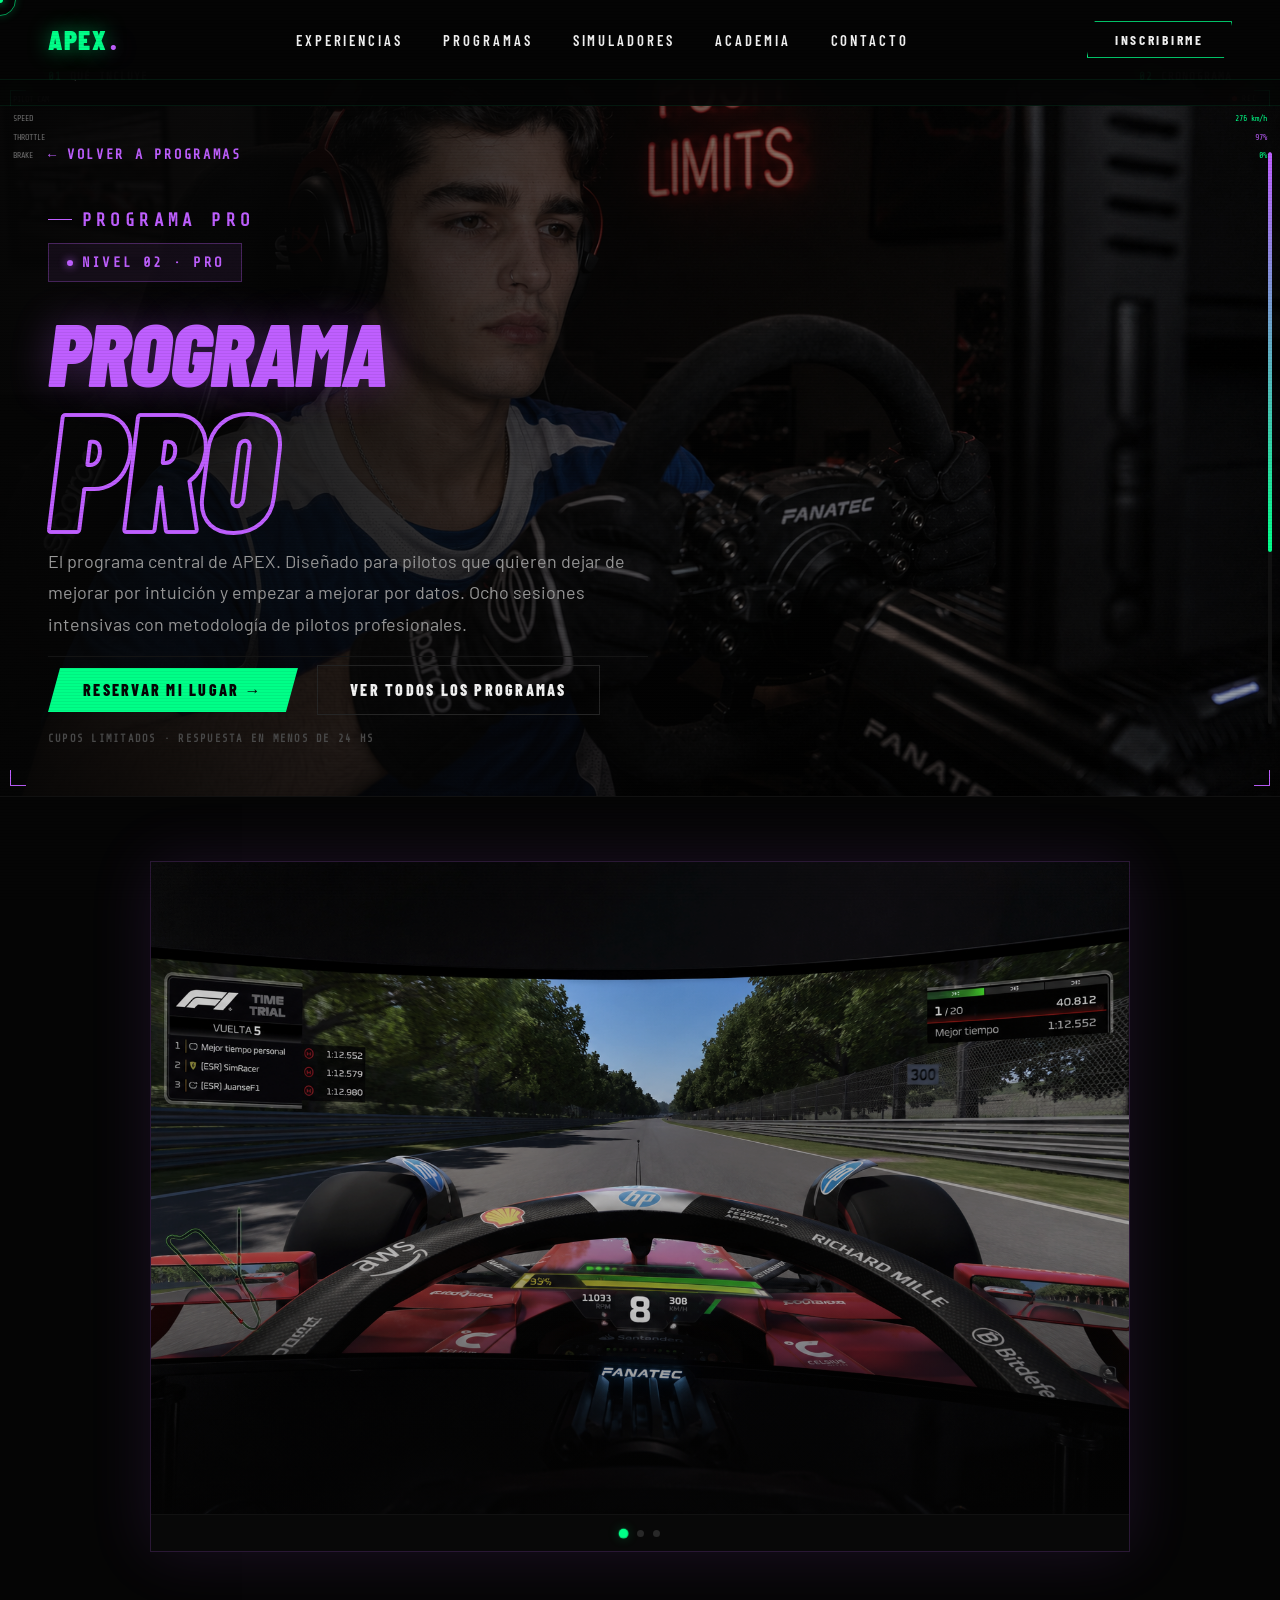
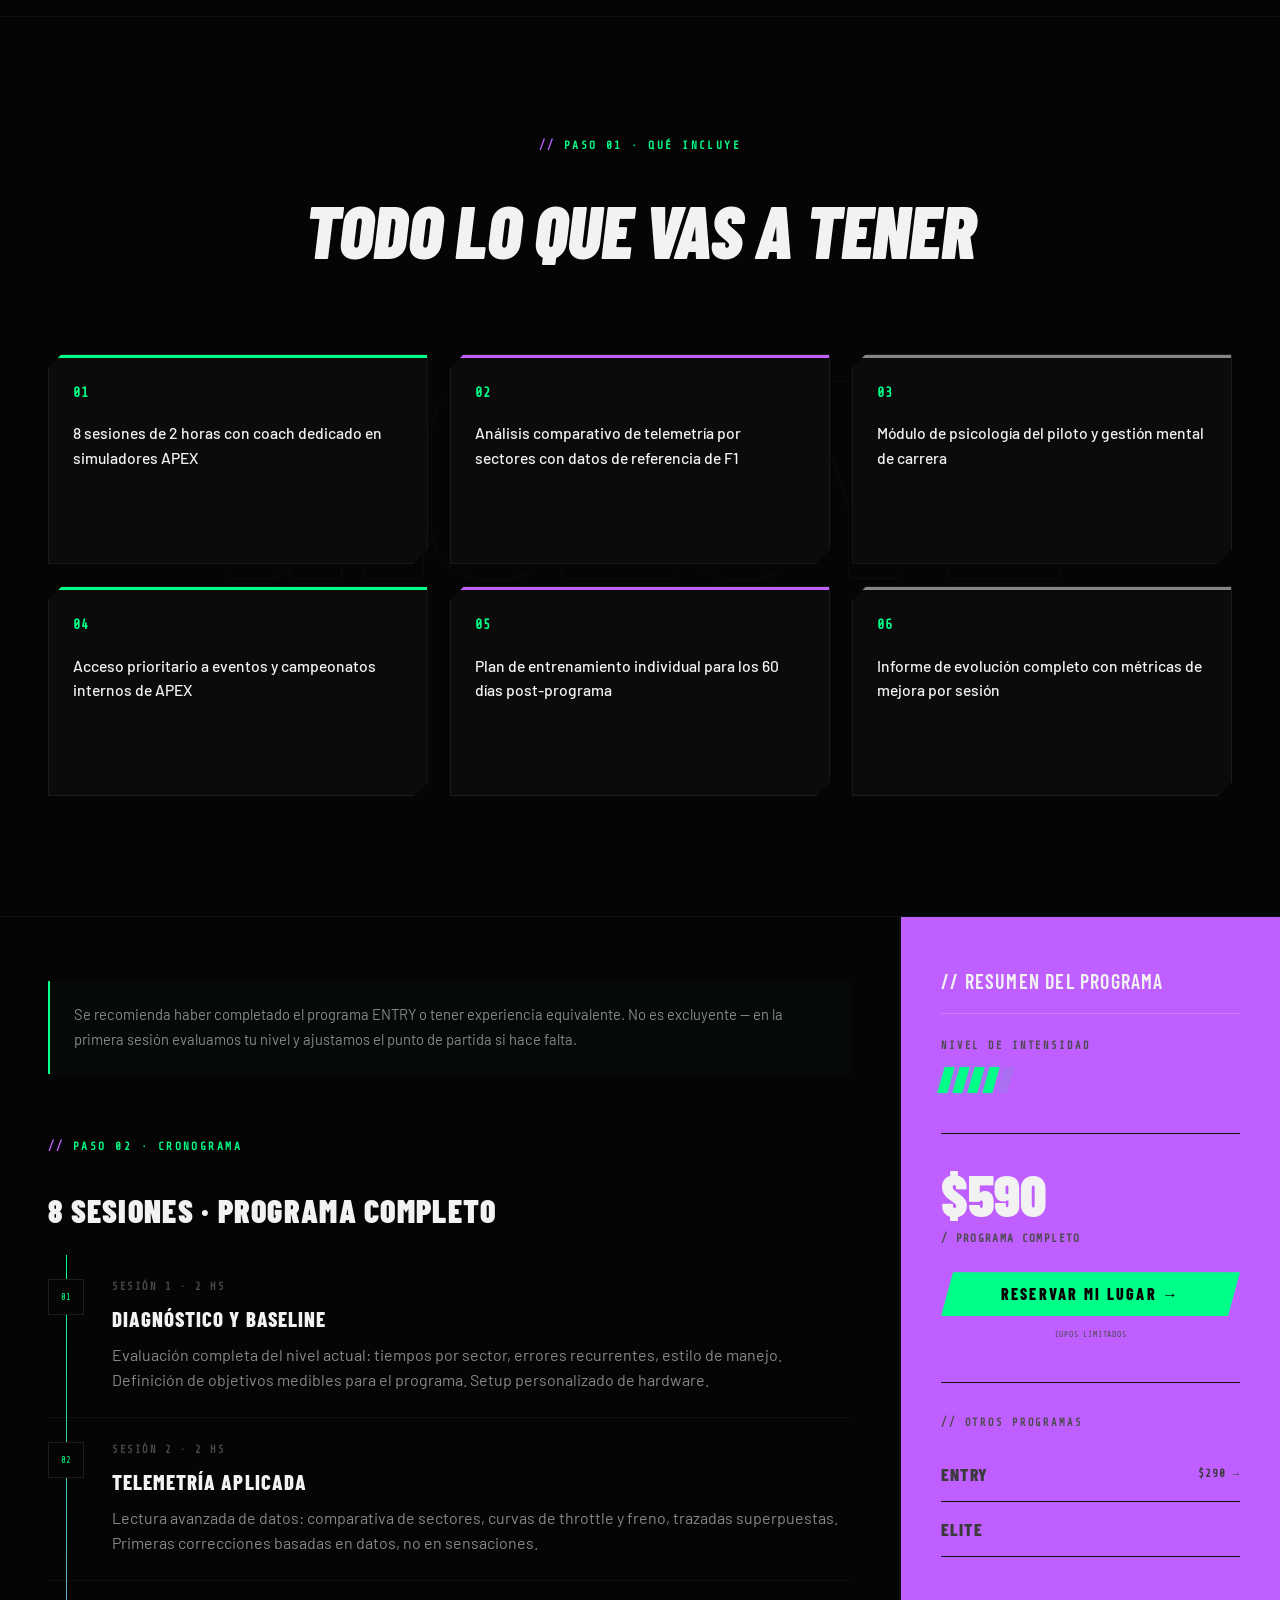
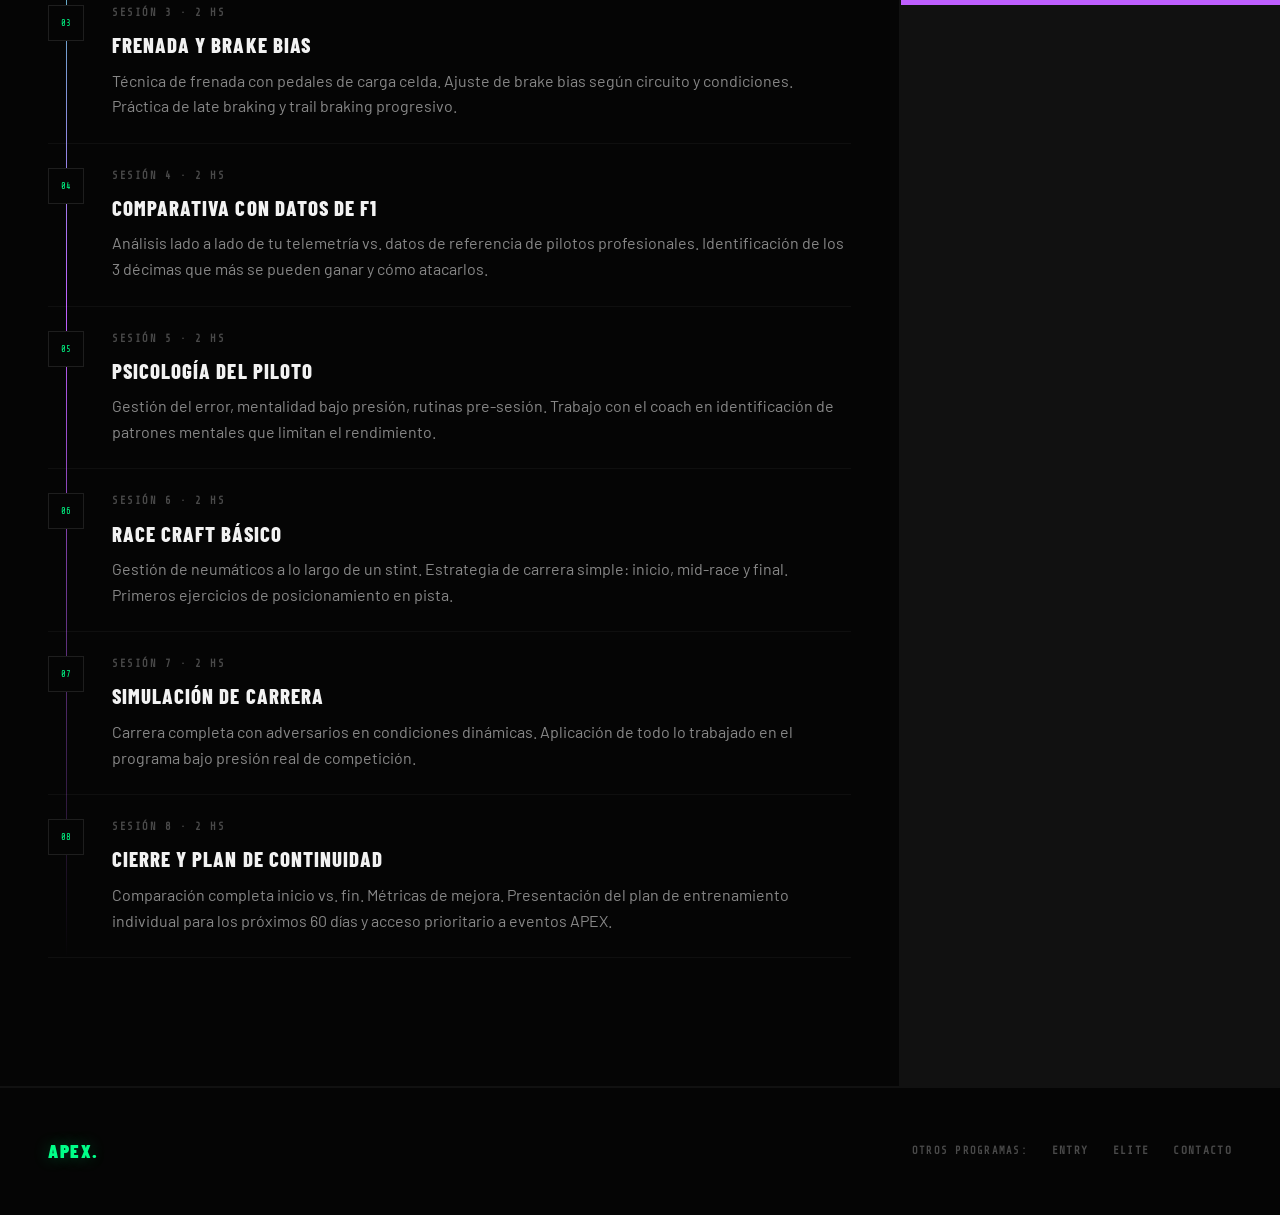
==== commit f73c1f1b: "Update detalle.html" ====
--- a/detalle.html
+++ b/detalle.html
@@ -68,13 +68,13 @@
 .det-popular::before{content:'';width:5px;height:5px;background:var(--black);border-radius:50%;display:block;animation:detBlink 1.2s infinite;}
 
 /* Tagline — bajada explicativa debajo del título+precio */
-.det-tagline{display:block;font-size:1.12rem;color:#999;font-weight:400;line-height:1.75;max-width:600px;margin:0 0 2rem;}
+.det-tagline{display:block;font-size:1.12rem;color:#999;font-weight:400;line-height:1.75;max-width:600px;margin:0 0 1rem;}
 
 /* Precio */
 .det-price{font-family:var(--ff-display);font-weight:800;font-size:clamp(3.5rem,6vw,5rem);color:var(--prog-accent, var(--green));line-height:1;margin-bottom:1.6rem;display:block;}
 
 /* Bloque de info debajo del título+precio */
-.det-info-below{margin-top:0;padding-top:1rem;border-top:1px solid #161616;}
+.det-info-below{margin-top:0;padding-top:.5rem;border-top:1px solid #161616;}
 .det-cta-row{display:flex;align-items:center;gap:1.2rem;margin-top:2rem;flex-wrap:wrap;}
 .det-cta-note{font-family:var(--ff-mono);font-size:.65rem;font-weight:600;letter-spacing:.12em;color:var(--muted);text-transform:uppercase;margin-top:1rem;}
 
@@ -298,7 +298,6 @@
       <div class="det-title-row">
         <h1 class="det-title" id="det-title"></h1>
       </div>
-      <div class="det-price" id="det-price"></div>
       <p class="det-tagline" id="det-tagline"></p>
 
       <div class="det-info-below">
@@ -685,8 +684,6 @@
 
   document.getElementById('det-tagline').textContent = p.tagline;
 
-  document.getElementById('det-price').textContent = p.precio;
-
   const ctaRow  = document.getElementById('det-cta-row');
   const ctaBtn = document.createElement('button');
   ctaBtn.type = 'button';
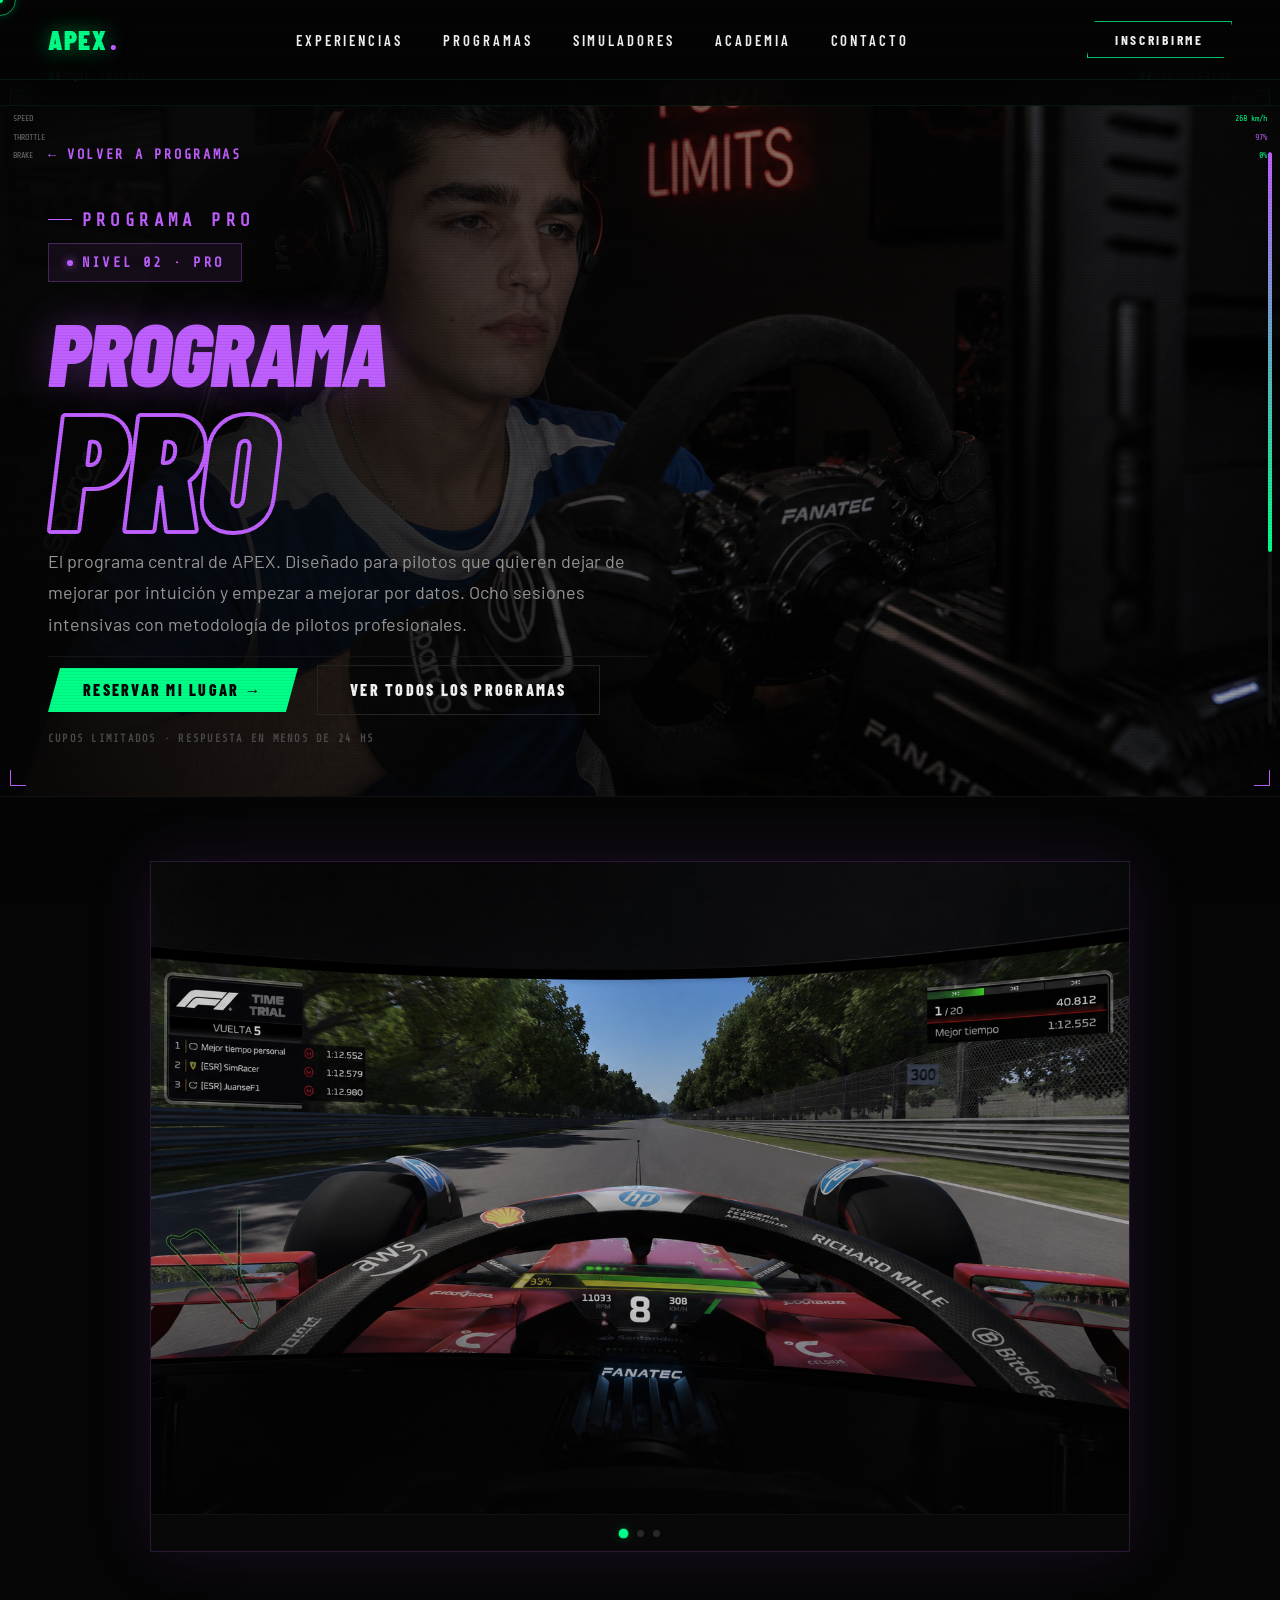
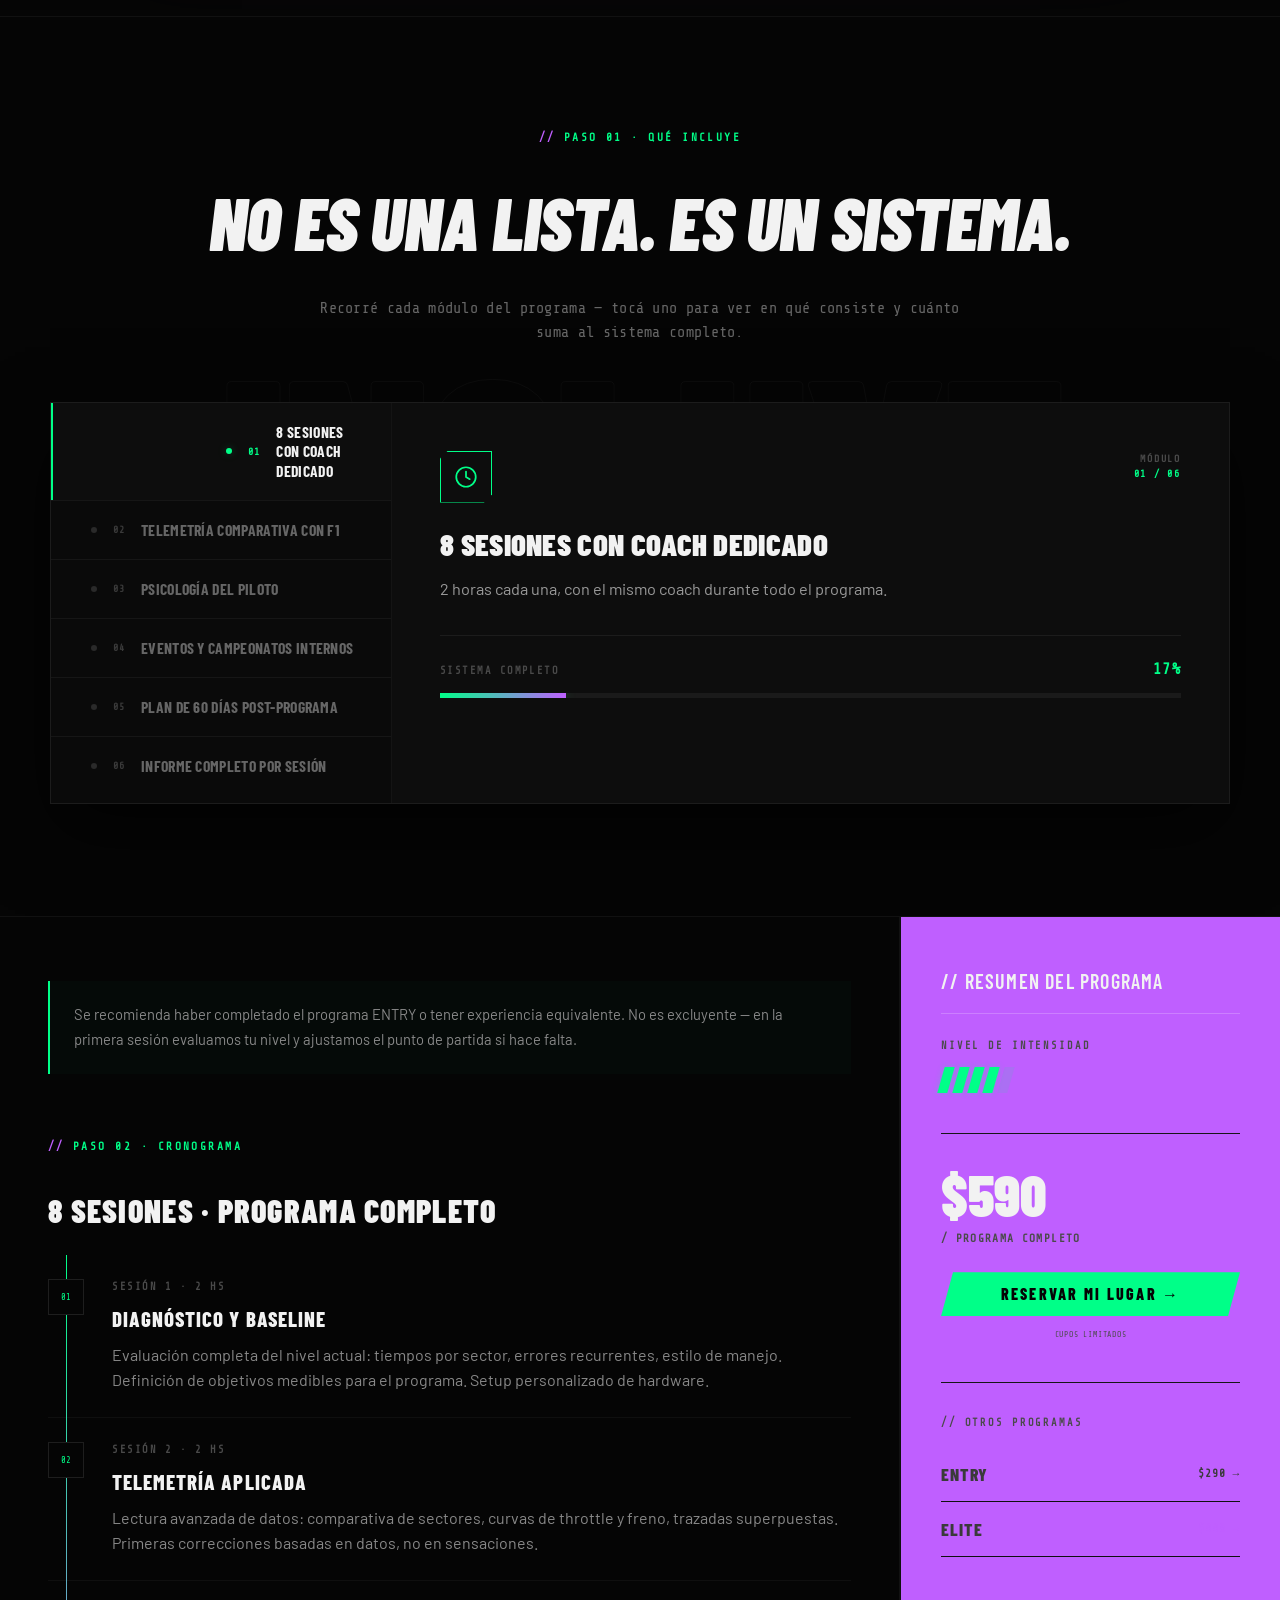
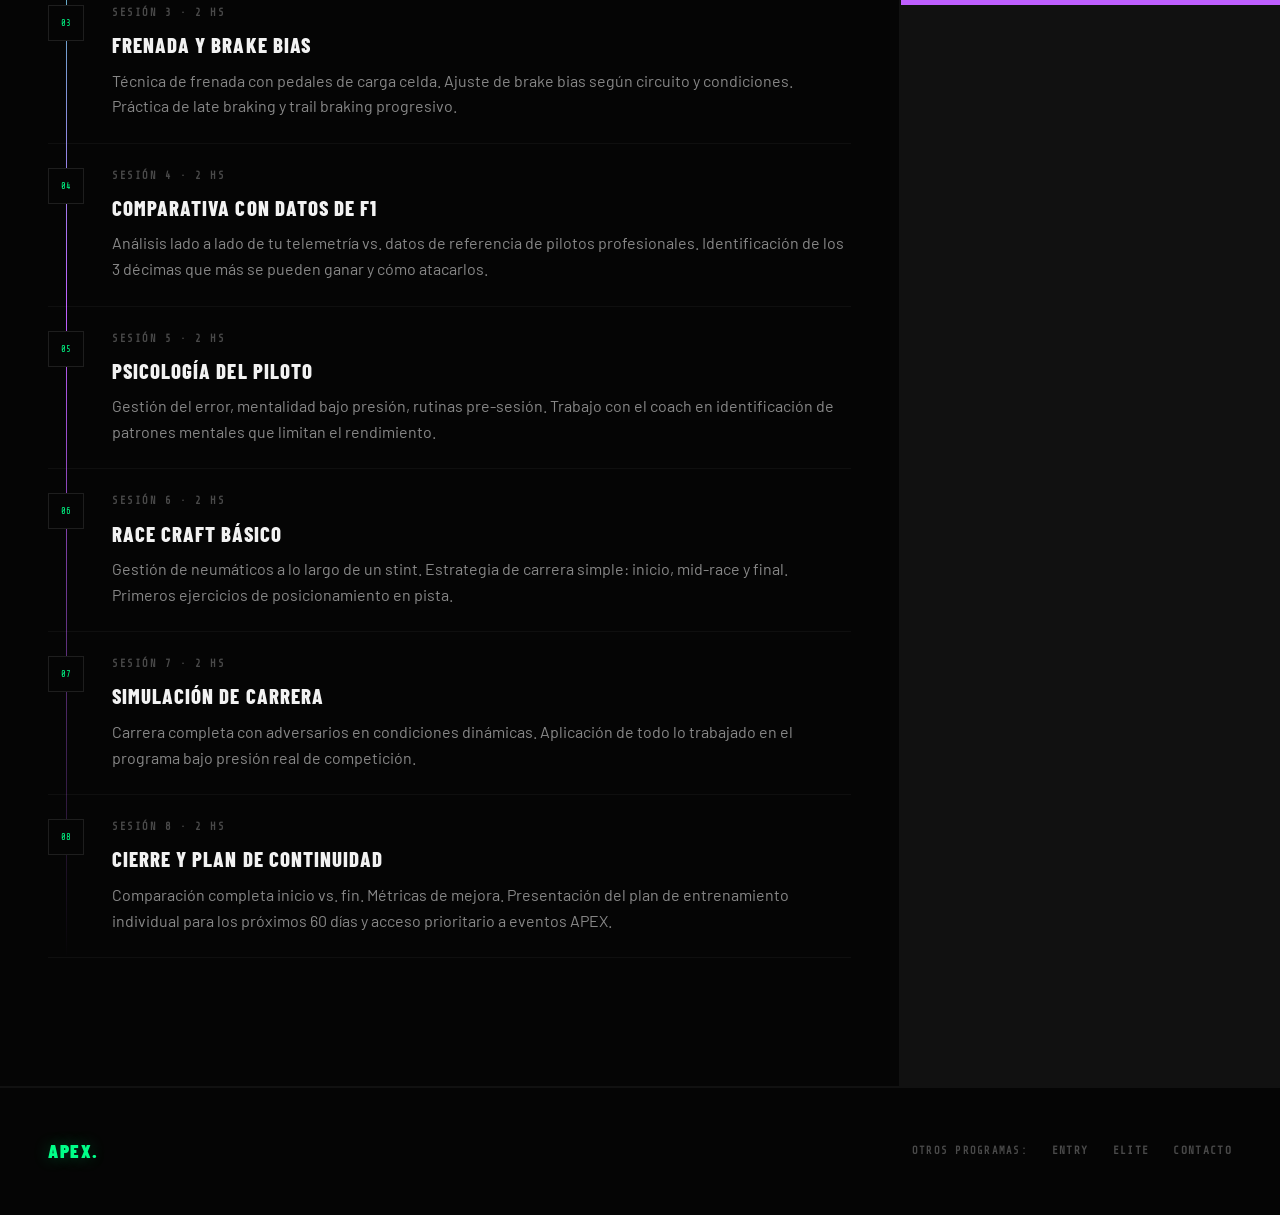
==== commit 8ab91612: "Update detalle.html" ====
--- a/detalle.html
+++ b/detalle.html
@@ -114,16 +114,59 @@
 .det-incluye-eyebrow{justify-content:center;margin-bottom:1rem;position:relative;z-index:1;}
 .det-incluye-title{font-family:var(--ff-display);font-weight:900;font-style:italic;font-size:clamp(2.6rem,6vw,4.6rem);text-transform:uppercase;letter-spacing:-.01em;color:var(--white);margin-bottom:.6rem;position:relative;z-index:1;}
 .det-incluye-sub{font-size:1.05rem;color:#888;max-width:620px;line-height:1.7;margin:0 auto;position:relative;z-index:1;}
-.det-incluye-cards{display:grid;grid-template-columns:repeat(3, 1fr);gap:1.4rem;margin-top:3.5rem;max-width:1360px;width:100%;position:relative;z-index:1;}
-.det-inc-card{position:relative;width:100%;min-height:210px;background:#0b0b0b;border:1px solid #1c1c1c;padding:1.7rem 1.5rem;text-align:left;transition:transform .3s cubic-bezier(.25,.8,.25,1), border-color .3s ease, box-shadow .3s ease;clip-path:polygon(14px 0,100% 0,100% calc(100% - 14px),calc(100% - 14px) 100%,0 100%,0 14px);display:flex;flex-direction:column;}
-.det-inc-card::before{content:'';position:absolute;top:0;left:0;right:0;height:3px;background:var(--prog-accent, var(--green));}
-.det-inc-card:nth-child(3n+2)::before{ background:var(--violet); }
-.det-inc-card:nth-child(3n)::before{ background:rgba(255,255,255,.5); }
-.det-inc-card:hover{transform:translateY(-10px) scale(1.03);border-color:var(--prog-accent, var(--green));box-shadow:0 16px 34px rgba(0,0,0,.55), 0 0 26px var(--prog-glow, rgba(0,255,136,.22));z-index:2;}
-.det-inc-card-num{font-family:var(--ff-mono);font-size:.85rem;font-weight:700;letter-spacing:.05em;color:var(--prog-accent, var(--green));margin-bottom:1.1rem;display:block;}
-.det-inc-card-text{font-size:.98rem;color:var(--white);line-height:1.55;font-weight:500;}
-@media(max-width:900px){.det-incluye-section{ min-height:auto; padding:4rem 2rem }.det-incluye-section::before{ display:none }.det-incluye-cards{ grid-template-columns:repeat(2, 1fr) }}
-@media(max-width:560px){.det-incluye-cards{ grid-template-columns:1fr; gap:1rem }.det-inc-card{ transform:none }}
+.det-incluye-sub2{font-size:.95rem;color:#666;max-width:640px;line-height:1.6;margin:.4rem auto 0;position:relative;z-index:1;font-family:var(--ff-mono);letter-spacing:.02em;}
+
+/* ── PANEL DE DIAGNÓSTICO — componente interactivo ── */
+.det-dash{display:grid;grid-template-columns:340px 1fr;gap:1px;background:#141414;border:1px solid #1c1c1c;margin-top:3.5rem;max-width:1180px;width:100%;position:relative;z-index:1;box-shadow:0 30px 70px rgba(0,0,0,.6);}
+
+.det-dash-nav{background:#0a0a0a;display:flex;flex-direction:column;}
+.det-dash-navitem{position:relative;display:flex;align-items:center;gap:1rem;padding:1.2rem 1.5rem;background:transparent;border:none;border-bottom:1px solid #161616;text-align:left;cursor:pointer;overflow:hidden;transition:background .25s ease;}
+.det-dash-navitem:last-child{ border-bottom:none; }
+.det-dash-navitem-light{width:6px;height:6px;border-radius:50%;background:#2a2a2a;flex-shrink:0;transition:background .25s ease, box-shadow .25s ease;}
+.det-dash-navitem-num{font-family:var(--ff-mono);font-size:.62rem;font-weight:700;letter-spacing:.1em;color:#3a3a3a;flex-shrink:0;transition:color .25s ease;}
+.det-dash-navitem-title{font-family:var(--ff-display);font-size:.98rem;font-weight:700;letter-spacing:.02em;text-transform:uppercase;color:#666;transition:color .25s ease;line-height:1.25;}
+.det-dash-navitem-fill{position:absolute;left:0;top:0;bottom:0;width:0;background:var(--prog-bg-subtle, rgba(0,255,136,.05));z-index:0;transition:width .35s ease;}
+.det-dash-navitem > *{ position:relative; z-index:1; }
+.det-dash-navitem:hover .det-dash-navitem-title{ color:var(--white); }
+.det-dash-navitem.active{ background:#0d0d0d; }
+.det-dash-navitem.active .det-dash-navitem-light{background:var(--prog-accent, var(--green));box-shadow:0 0 8px var(--prog-glow, rgba(0,255,136,.6));}
+.det-dash-navitem.active .det-dash-navitem-num{ color:var(--prog-accent, var(--green)); }
+.det-dash-navitem.active .det-dash-navitem-title{ color:var(--white); }
+.det-dash-navitem.active::after{content:'';position:absolute;left:0;top:0;bottom:0;width:2px;background:var(--prog-accent, var(--green));z-index:1;}
+
+.det-dash-panel{background:#0d0d0d;padding:3rem;text-align:left;display:flex;flex-direction:column;min-height:400px;position:relative;overflow:hidden;}
+.det-dash-panel-inner{ animation:detDashFade .45s ease; }
+@keyframes detDashFade{ from{ opacity:0; transform:translateY(8px); } to{ opacity:1; transform:translateY(0); } }
+
+.det-dash-top{display:flex;align-items:flex-start;justify-content:space-between;gap:1.5rem;margin-bottom:1.6rem;}
+.det-dash-icon{width:52px;height:52px;border:1px solid var(--prog-accent, var(--green));display:flex;align-items:center;justify-content:center;flex-shrink:0;color:var(--prog-accent, var(--green));clip-path:polygon(8px 0,100% 0,100% calc(100% - 8px),calc(100% - 8px) 100%,0 100%,0 8px);}
+.det-dash-icon svg{ width:26px;height:26px; }
+.det-dash-modtag{font-family:var(--ff-mono);font-size:.62rem;font-weight:700;letter-spacing:.18em;color:var(--muted);text-transform:uppercase;text-align:right;}
+.det-dash-modtag span{ color:var(--prog-accent, var(--green)); }
+
+.det-dash-title{font-family:var(--ff-display);font-weight:900;font-size:clamp(1.6rem,2.4vw,2.1rem);text-transform:uppercase;letter-spacing:.01em;color:var(--white);margin-bottom:.9rem;line-height:1.05;}
+.det-dash-desc{font-size:1.02rem;color:#999;line-height:1.7;max-width:520px;margin-bottom:auto;padding-bottom:2rem;}
+
+.det-dash-gauge{border-top:1px solid #1c1c1c;padding-top:1.4rem;}
+.det-dash-gauge-label{display:flex;justify-content:space-between;align-items:baseline;font-family:var(--ff-mono);font-size:.65rem;font-weight:700;letter-spacing:.14em;text-transform:uppercase;color:var(--muted);margin-bottom:.7rem;}
+.det-dash-gauge-val{font-family:var(--ff-mono);font-size:.95rem;font-weight:700;color:var(--prog-accent, var(--green));}
+.det-dash-gauge-track{height:5px;background:#1a1a1a;position:relative;overflow:hidden;}
+.det-dash-gauge-fill{height:100%;width:0;background:linear-gradient(90deg, var(--prog-accent, var(--green)), var(--violet));box-shadow:0 0 12px var(--prog-glow, rgba(0,255,136,.4));transition:width .8s cubic-bezier(.16,.8,.3,1);}
+
+@media(max-width:900px){
+  .det-incluye-section{ min-height:auto; padding:4rem 2rem }
+  .det-incluye-section::before{ display:none }
+  .det-dash{ grid-template-columns:1fr }
+  .det-dash-nav{ flex-direction:row; overflow-x:auto; }
+  .det-dash-navitem{ flex-direction:column; align-items:flex-start; gap:.4rem; min-width:170px; border-bottom:none; border-right:1px solid #161616; }
+  .det-dash-navitem.active::after{ left:0; right:0; top:auto; bottom:0; width:auto; height:2px; }
+  .det-dash-panel{ padding:2.2rem; min-height:340px; }
+}
+@media(max-width:560px){
+  .det-dash-navitem{ min-width:150px; padding:1rem; }
+  .det-dash-panel{ padding:1.8rem; }
+  .det-dash-title{ font-size:1.4rem; }
+}
 
 /* ══════════════════════════════ TIMELINE ══════════════════════════════ */
 .det-timeline{display:flex;flex-direction:column;position:relative;}
@@ -362,8 +405,12 @@
   <!-- ── QUÉ INCLUYE ── -->
   <div class="det-incluye-section" id="det-sec-incluye">
     <div class="det-section-label det-incluye-eyebrow" id="det-incluye-eyebrow"></div>
-    <h2 class="det-incluye-title">Todo lo que vas a tener</h2>
-    <div class="det-incluye-cards" id="det-incluye-cards"></div>
+    <h2 class="det-incluye-title">No es una lista. Es un sistema.</h2>
+    <p class="det-incluye-sub2">Recorré cada módulo del programa — tocá uno para ver en qué consiste y cuánto suma al sistema completo.</p>
+    <div class="det-dash" id="det-dash">
+      <div class="det-dash-nav" id="det-dash-nav"></div>
+      <div class="det-dash-panel" id="det-dash-panel"></div>
+    </div>
   </div>
 
   <!-- ── BODY ── -->
@@ -478,13 +525,13 @@
       'Podés comprometer al menos 4 sesiones en un período de 3 a 6 semanas',
     ],
     reqNota: 'No se necesita experiencia previa en sim racing ni en automovilismo. Solo ganas de aprender y mejorar. El hardware puede ser el tuyo o el de APEX — lo coordinamos antes de la primera sesión.',
-    includes: [
-      '4 sesiones de 90 minutos en simuladores APEX con hardware de nivel profesional',
-      'Introducción guiada a herramientas de telemetría y análisis de vueltas',
-      'Setup inicial de volante y pedales adaptado a tu estilo de manejo',
-      'Seguimiento sesión a sesión con feedback específico de cada vuelta',
-      'Informe de evolución al cierre con métricas y recomendaciones personalizadas',
-      'Acceso a la comunidad APEX y agenda de próximos eventos',
+    incluye: [
+      { icon:'clock',  titulo:'4 sesiones de simulador',        desc:'90 minutos cada una, en simuladores APEX con hardware de nivel profesional.' },
+      { icon:'chart',  titulo:'Telemetría guiada',               desc:'Primer contacto con las herramientas de análisis de vueltas: qué mirar y por qué importa.' },
+      { icon:'wheel',  titulo:'Setup personalizado',             desc:'Volante y pedales configurados a tu estilo antes de tu primera vuelta cronometrada.' },
+      { icon:'radar',  titulo:'Seguimiento sesión a sesión',      desc:'Feedback específico de cada vuelta, no solo un resumen al final del programa.' },
+      { icon:'doc',    titulo:'Informe de evolución',             desc:'Métricas y recomendaciones personalizadas al cierre, comparando tu inicio y tu final.' },
+      { icon:'users',  titulo:'Comunidad APEX',                   desc:'Acceso a la comunidad de pilotos y a la agenda de próximos eventos.' },
     ],
     otros: [
       { key:'pro',   label:'PRO',   precio:'$590', accentColor:'var(--green)' },
@@ -531,13 +578,13 @@
       'Estás dispuesto a trabajar la parte mental del rendimiento, no solo la técnica',
     ],
     reqNota: 'Se recomienda haber completado el programa ENTRY o tener experiencia equivalente. No es excluyente — en la primera sesión evaluamos tu nivel y ajustamos el punto de partida si hace falta.',
-    includes: [
-      '8 sesiones de 2 horas con coach dedicado en simuladores APEX',
-      'Análisis comparativo de telemetría por sectores con datos de referencia de F1',
-      'Módulo de psicología del piloto y gestión mental de carrera',
-      'Acceso prioritario a eventos y campeonatos internos de APEX',
-      'Plan de entrenamiento individual para los 60 días post-programa',
-      'Informe de evolución completo con métricas de mejora por sesión',
+    incluye: [
+      { icon:'clock',   titulo:'8 sesiones con coach dedicado',   desc:'2 horas cada una, con el mismo coach durante todo el programa.' },
+      { icon:'chart',   titulo:'Telemetría comparativa con F1',   desc:'Tu vuelta contra datos de referencia de pilotos profesionales, sector a sector.' },
+      { icon:'brain',   titulo:'Psicología del piloto',           desc:'Gestión del error y de la presión, con trabajo mental dirigido por tu coach.' },
+      { icon:'trophy',  titulo:'Eventos y campeonatos internos',  desc:'Acceso prioritario a la competencia interna de APEX durante y después del programa.' },
+      { icon:'calendar',titulo:'Plan de 60 días post-programa',   desc:'Entrenamiento individual para sostener la mejora una vez terminadas las 8 sesiones.' },
+      { icon:'doc',     titulo:'Informe completo por sesión',     desc:'Métricas de mejora medidas y documentadas en cada una de las 8 sesiones.' },
     ],
     otros: [
       { key:'entry', label:'ENTRY', precio:'$290', accentColor:'#3a3a3a' },
@@ -582,13 +629,13 @@
     ],
     reqNota: 'Los pilotos ELITE son los primeros considerados para el pipeline de Fórmula 3 que APEX está cerrando para 2027. Las métricas del mes son parte de tu expediente de evaluación. No es marketing — es el proceso real.',
     reqNotaLabel: '// Acceso al F3 Pipeline',
-    includes: [
-      'Acceso ilimitado por 30 días a todos los simuladores APEX',
-      'Coach personal ex-piloto profesional: sesiones ilimitadas durante el mes',
-      'Telemetría avanzada con análisis de video onboard sesión a sesión',
-      'Programa de nutrición y preparación física específica para pilotos',
-      'Evaluación para el pipeline de Fórmula 3 (Academy 2027)',
-      'Informe mensual completo con métricas de rendimiento y plan de continuidad',
+    incluye: [
+      { icon:'clock',   titulo:'Acceso ilimitado 30 días',      desc:'Todos los simuladores APEX, sin límite de sesiones durante el mes.' },
+      { icon:'users',   titulo:'Coach ex-piloto personal',      desc:'Sesiones ilimitadas con un profesional que compitió a nivel competitivo real.' },
+      { icon:'chart',   titulo:'Video onboard + telemetría',    desc:'Análisis sesión a sesión combinando video real y datos avanzados.' },
+      { icon:'heart',   titulo:'Preparación física específica', desc:'Nutrición y acondicionamiento para pilotos: cuello, core y tiempo de reacción.' },
+      { icon:'trophy',  titulo:'Pipeline de Fórmula 3',         desc:'Evaluación para el Academy 2027. Tus métricas del mes forman parte del expediente.' },
+      { icon:'doc',     titulo:'Informe mensual completo',      desc:'Rendimiento y plan de continuidad al cierre de cada mes de acceso.' },
     ],
     otros: [
       { key:'entry', label:'ENTRY', precio:'$290', accentColor:'#3a3a3a' },
@@ -651,6 +698,109 @@
 });
 
 /* ══════════════════════════════
+   PANEL DE DIAGNÓSTICO — "Qué incluye" interactivo
+══════════════════════════════ */
+const DET_DASH_ICONS = {
+  clock:    '<svg viewBox="0 0 24 24" fill="none" stroke="currentColor" stroke-width="1.6"><circle cx="12" cy="12" r="9"/><path d="M12 7v5l3.5 2" stroke-linecap="round" stroke-linejoin="round"/></svg>',
+  chart:    '<svg viewBox="0 0 24 24" fill="none" stroke="currentColor" stroke-width="1.6" stroke-linecap="round" stroke-linejoin="round"><path d="M4 19h16"/><rect x="6" y="11" width="3" height="8"/><rect x="11" y="6" width="3" height="13"/><rect x="16" y="9" width="3" height="10"/></svg>',
+  wheel:    '<svg viewBox="0 0 24 24" fill="none" stroke="currentColor" stroke-width="1.6"><circle cx="12" cy="12" r="8"/><circle cx="12" cy="12" r="2"/><path d="M12 4v6M12 14v6M6.3 7.3l4.2 3.5M13.5 13.2l4.2 3.5M17.7 7.3l-4.2 3.5M10.5 13.2l-4.2 3.5" stroke-linecap="round"/></svg>',
+  radar:    '<svg viewBox="0 0 24 24" fill="none" stroke="currentColor" stroke-width="1.6" stroke-linecap="round"><circle cx="12" cy="12" r="9"/><circle cx="12" cy="12" r="5"/><circle cx="12" cy="12" r="1.4" fill="currentColor" stroke="none"/><path d="M12 3v3M21 12h-3"/></svg>',
+  doc:      '<svg viewBox="0 0 24 24" fill="none" stroke="currentColor" stroke-width="1.6" stroke-linecap="round" stroke-linejoin="round"><path d="M7 3h7l4 4v14H7z"/><path d="M14 3v4h4M9 12h6M9 16h6"/></svg>',
+  users:    '<svg viewBox="0 0 24 24" fill="none" stroke="currentColor" stroke-width="1.6" stroke-linecap="round" stroke-linejoin="round"><circle cx="8.5" cy="8" r="3"/><path d="M2.5 19c0-3.3 2.7-5.5 6-5.5s6 2.2 6 5.5"/><circle cx="17" cy="8.5" r="2.4"/><path d="M15.8 13.6c2.6.3 4.7 2.3 4.7 5.4"/></svg>',
+  brain:    '<svg viewBox="0 0 24 24" fill="none" stroke="currentColor" stroke-width="1.6" stroke-linecap="round" stroke-linejoin="round"><path d="M9 4.5a2.5 2.5 0 0 0-2.5 2.5c0 .6.2 1.1.5 1.6A3 3 0 0 0 5 11.5c0 1 .5 1.9 1.3 2.4A2.8 2.8 0 0 0 6 15.5 2.5 2.5 0 0 0 8.5 18h.5"/><path d="M9 4.5V18M15 4.5a2.5 2.5 0 0 1 2.5 2.5c0 .6-.2 1.1-.5 1.6a3 3 0 0 1 2 3c0 1-.5 1.9-1.3 2.4.2.4.3.9.3 1.5a2.5 2.5 0 0 1-2.5 2.5h-.5"/><path d="M15 4.5V18"/></svg>',
+  trophy:   '<svg viewBox="0 0 24 24" fill="none" stroke="currentColor" stroke-width="1.6" stroke-linecap="round" stroke-linejoin="round"><path d="M7 4h10v5a5 5 0 0 1-10 0V4z"/><path d="M7 5H4v2a3 3 0 0 0 3 3M17 5h3v2a3 3 0 0 1-3 3M10 15v2h4v-2M8.5 21h7"/></svg>',
+  calendar: '<svg viewBox="0 0 24 24" fill="none" stroke="currentColor" stroke-width="1.6" stroke-linecap="round" stroke-linejoin="round"><rect x="4" y="5" width="16" height="15" rx="1"/><path d="M4 9.5h16M8 3v4M16 3v4"/></svg>',
+  heart:    '<svg viewBox="0 0 24 24" fill="none" stroke="currentColor" stroke-width="1.6" stroke-linecap="round" stroke-linejoin="round"><path d="M12 20s-7.5-4.6-9.6-9.3C1.2 7.6 3 4.8 6 4.4c2-.3 3.6.7 6 3.1 2.4-2.4 4-3.4 6-3.1 3 .4 4.8 3.2 3.6 6.3C19.5 15.4 12 20 12 20z"/></svg>',
+};
+
+function initDetDash(items){
+  const nav   = document.getElementById('det-dash-nav');
+  const panel = document.getElementById('det-dash-panel');
+  const total = items.length;
+  let current = 0;
+  let autoTimer = null;
+  let gaugeRaf  = null;
+
+  nav.innerHTML = items.map((item, idx) => `
+    <button class="det-dash-navitem${idx === 0 ? ' active' : ''}" data-idx="${idx}" type="button">
+      <span class="det-dash-navitem-fill"></span>
+      <span class="det-dash-navitem-light"></span>
+      <span class="det-dash-navitem-num">${String(idx + 1).padStart(2,'0')}</span>
+      <span class="det-dash-navitem-title">${item.titulo}</span>
+    </button>
+  `).join('');
+
+  const navItems = Array.from(nav.querySelectorAll('.det-dash-navitem'));
+
+  function animateGauge(pct){
+    cancelAnimationFrame(gaugeRaf);
+    const fillEl = panel.querySelector('.det-dash-gauge-fill');
+    const valEl  = panel.querySelector('.det-dash-gauge-val');
+    if(!fillEl || !valEl) return;
+    const start = performance.now();
+    const dur = 700;
+    function step(now){
+      const t = Math.min(1, (now - start) / dur);
+      const eased = 1 - Math.pow(1 - t, 3);
+      const val = Math.round(eased * pct);
+      fillEl.style.width = val + '%';
+      valEl.textContent = val + '%';
+      if(t < 1) gaugeRaf = requestAnimationFrame(step);
+    }
+    gaugeRaf = requestAnimationFrame(step);
+  }
+
+  function render(idx){
+    current = idx;
+    const item = items[idx];
+    const pct  = Math.round(((idx + 1) / total) * 100);
+
+    navItems.forEach((el, i) => {
+      el.classList.toggle('active', i === idx);
+      el.querySelector('.det-dash-navitem-fill').style.width = i <= idx ? '100%' : '0%';
+    });
+
+    panel.innerHTML = `
+      <div class="det-dash-panel-inner">
+        <div class="det-dash-top">
+          <div class="det-dash-icon">${DET_DASH_ICONS[item.icon] || DET_DASH_ICONS.doc}</div>
+          <div class="det-dash-modtag">MÓDULO<br><span>${String(idx+1).padStart(2,'0')} / ${String(total).padStart(2,'0')}</span></div>
+        </div>
+        <h3 class="det-dash-title">${item.titulo}</h3>
+        <p class="det-dash-desc">${item.desc}</p>
+        <div class="det-dash-gauge">
+          <div class="det-dash-gauge-label">
+            <span>Sistema completo</span>
+            <span class="det-dash-gauge-val">0%</span>
+          </div>
+          <div class="det-dash-gauge-track"><div class="det-dash-gauge-fill"></div></div>
+        </div>
+      </div>
+    `;
+    animateGauge(pct);
+  }
+
+  function next(){ render((current + 1) % total); }
+  function startAuto(){ autoTimer = setInterval(next, 4200); }
+  function stopAuto(){ clearInterval(autoTimer); }
+
+  navItems.forEach(el => {
+    el.addEventListener('click', () => {
+      stopAuto();
+      render(parseInt(el.dataset.idx, 10));
+      startAuto();
+    });
+  });
+
+  const dash = document.getElementById('det-dash');
+  dash.addEventListener('mouseenter', stopAuto);
+  dash.addEventListener('mouseleave', startAuto);
+
+  render(0);
+  startAuto();
+}
+
+/* ══════════════════════════════
    RENDER
 ══════════════════════════════ */
 (function(){
@@ -698,18 +848,7 @@
   ctaRow.appendChild(ghostLink);
 
   document.getElementById('det-incluye-eyebrow').textContent = 'Paso 01 · Qué incluye';
-  const incCardsWrap = document.getElementById('det-incluye-cards');
-  let incCardsHTML = '';
-  p.includes.forEach((inc, idx) => {
-    const n = String(idx + 1).padStart(2, '0');
-    incCardsHTML += `
-      <div class="det-inc-card">
-        <span class="det-inc-card-num">${n}</span>
-        <p class="det-inc-card-text">${inc}</p>
-      </div>
-    `;
-  });
-  incCardsWrap.innerHTML = incCardsHTML;
+  initDetDash(p.incluye);
 
   const main = document.getElementById('det-main');
 
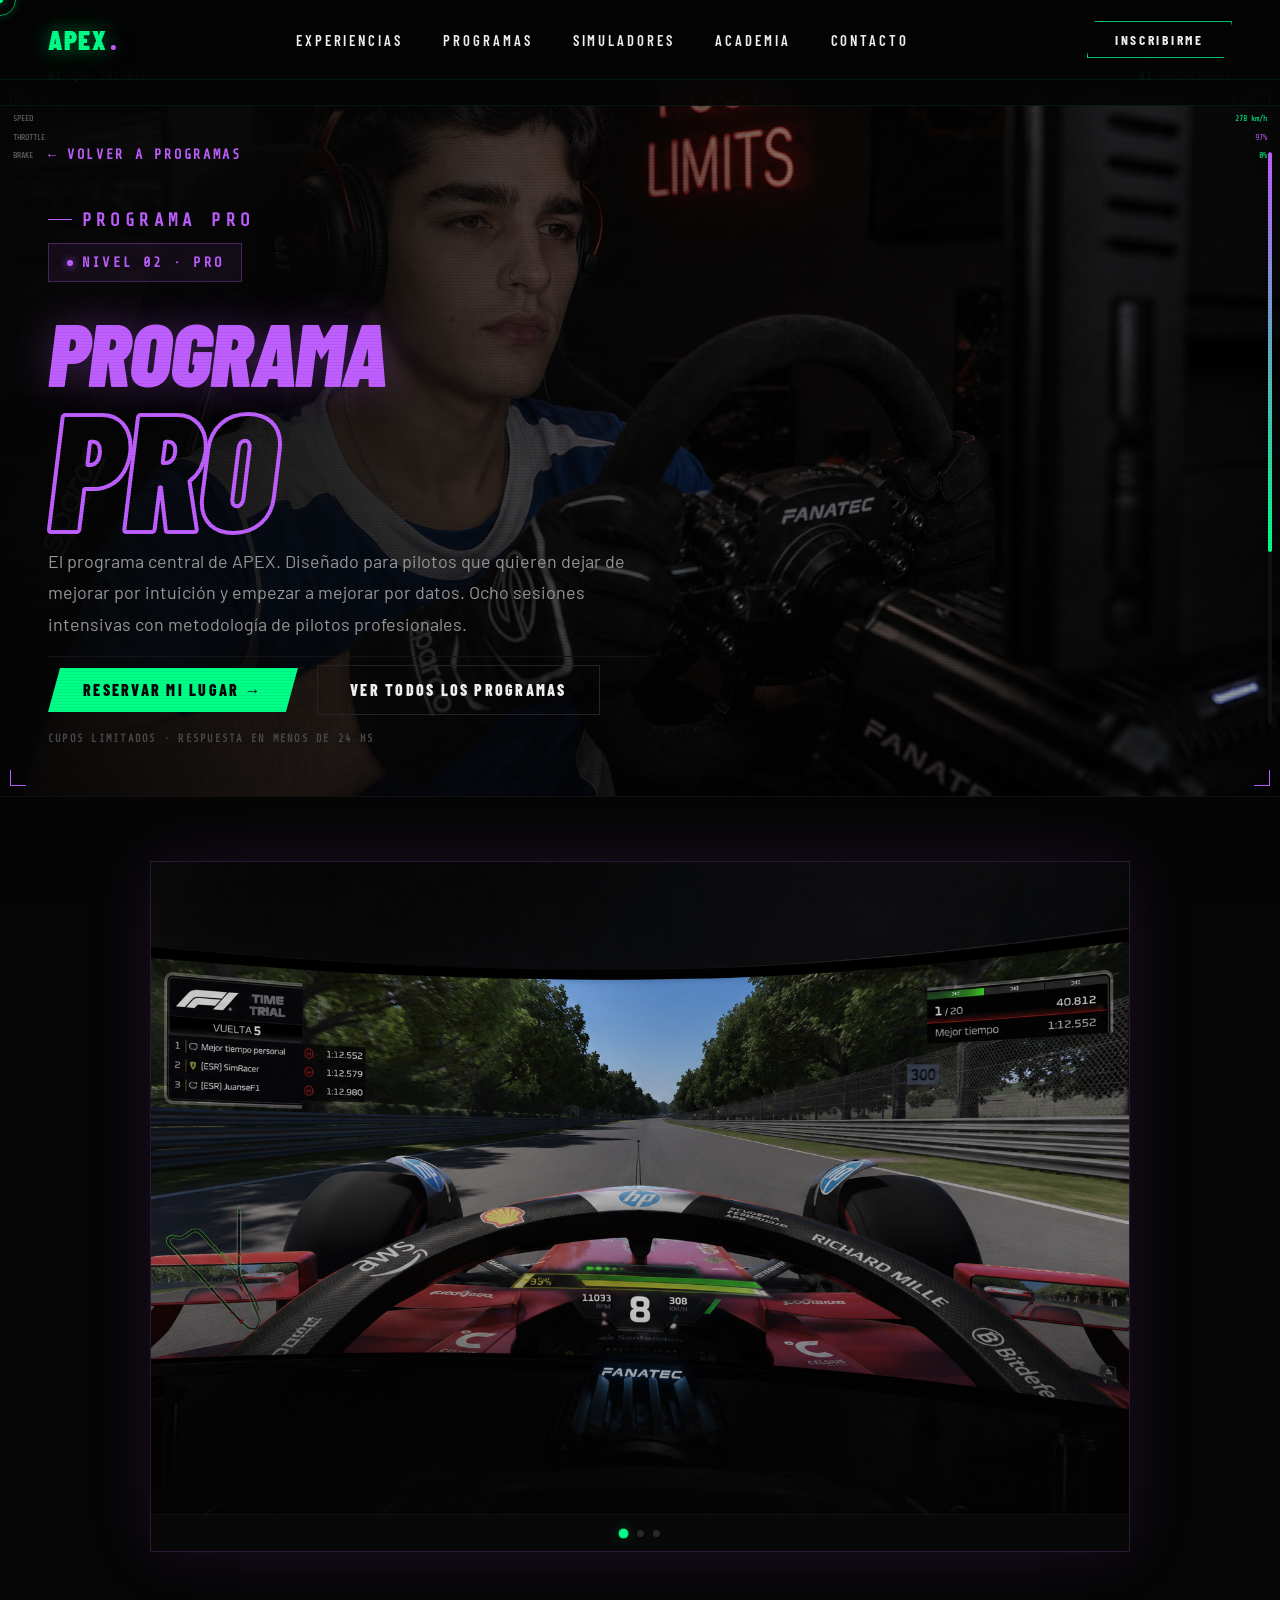
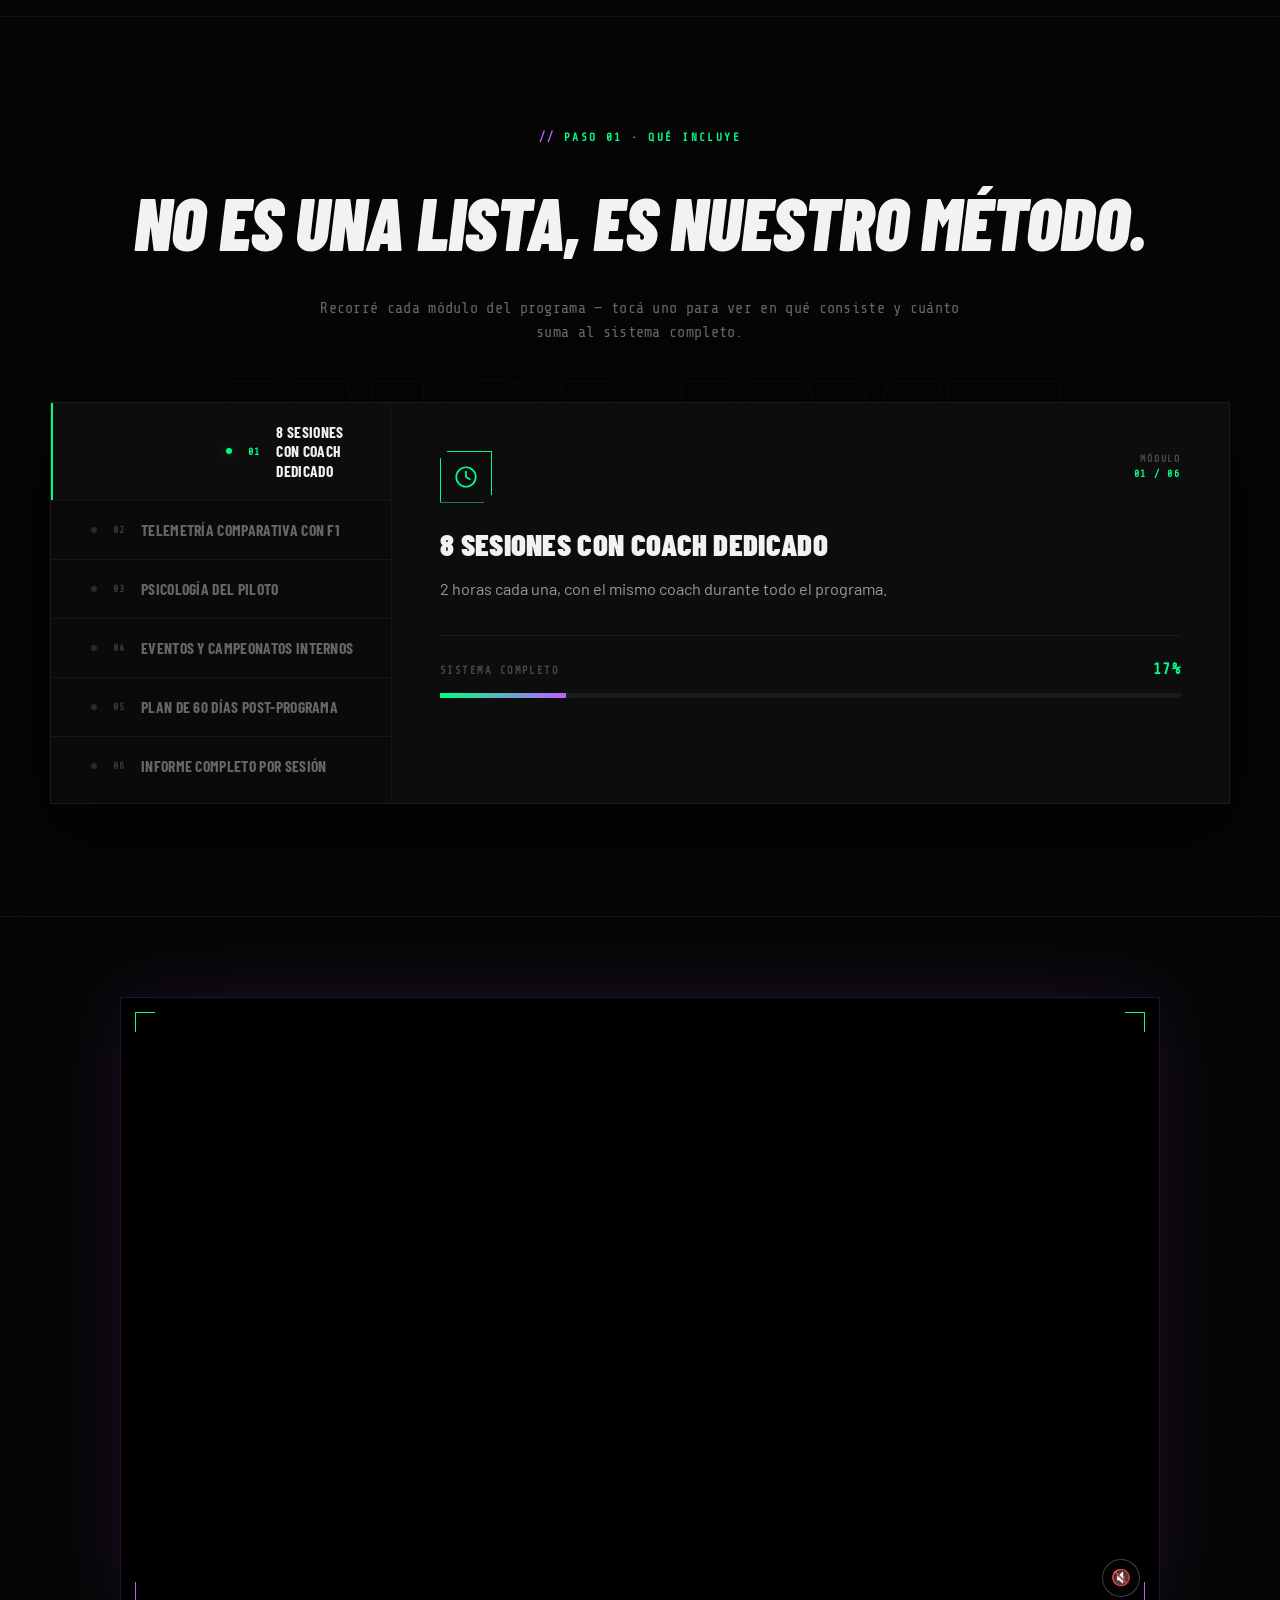
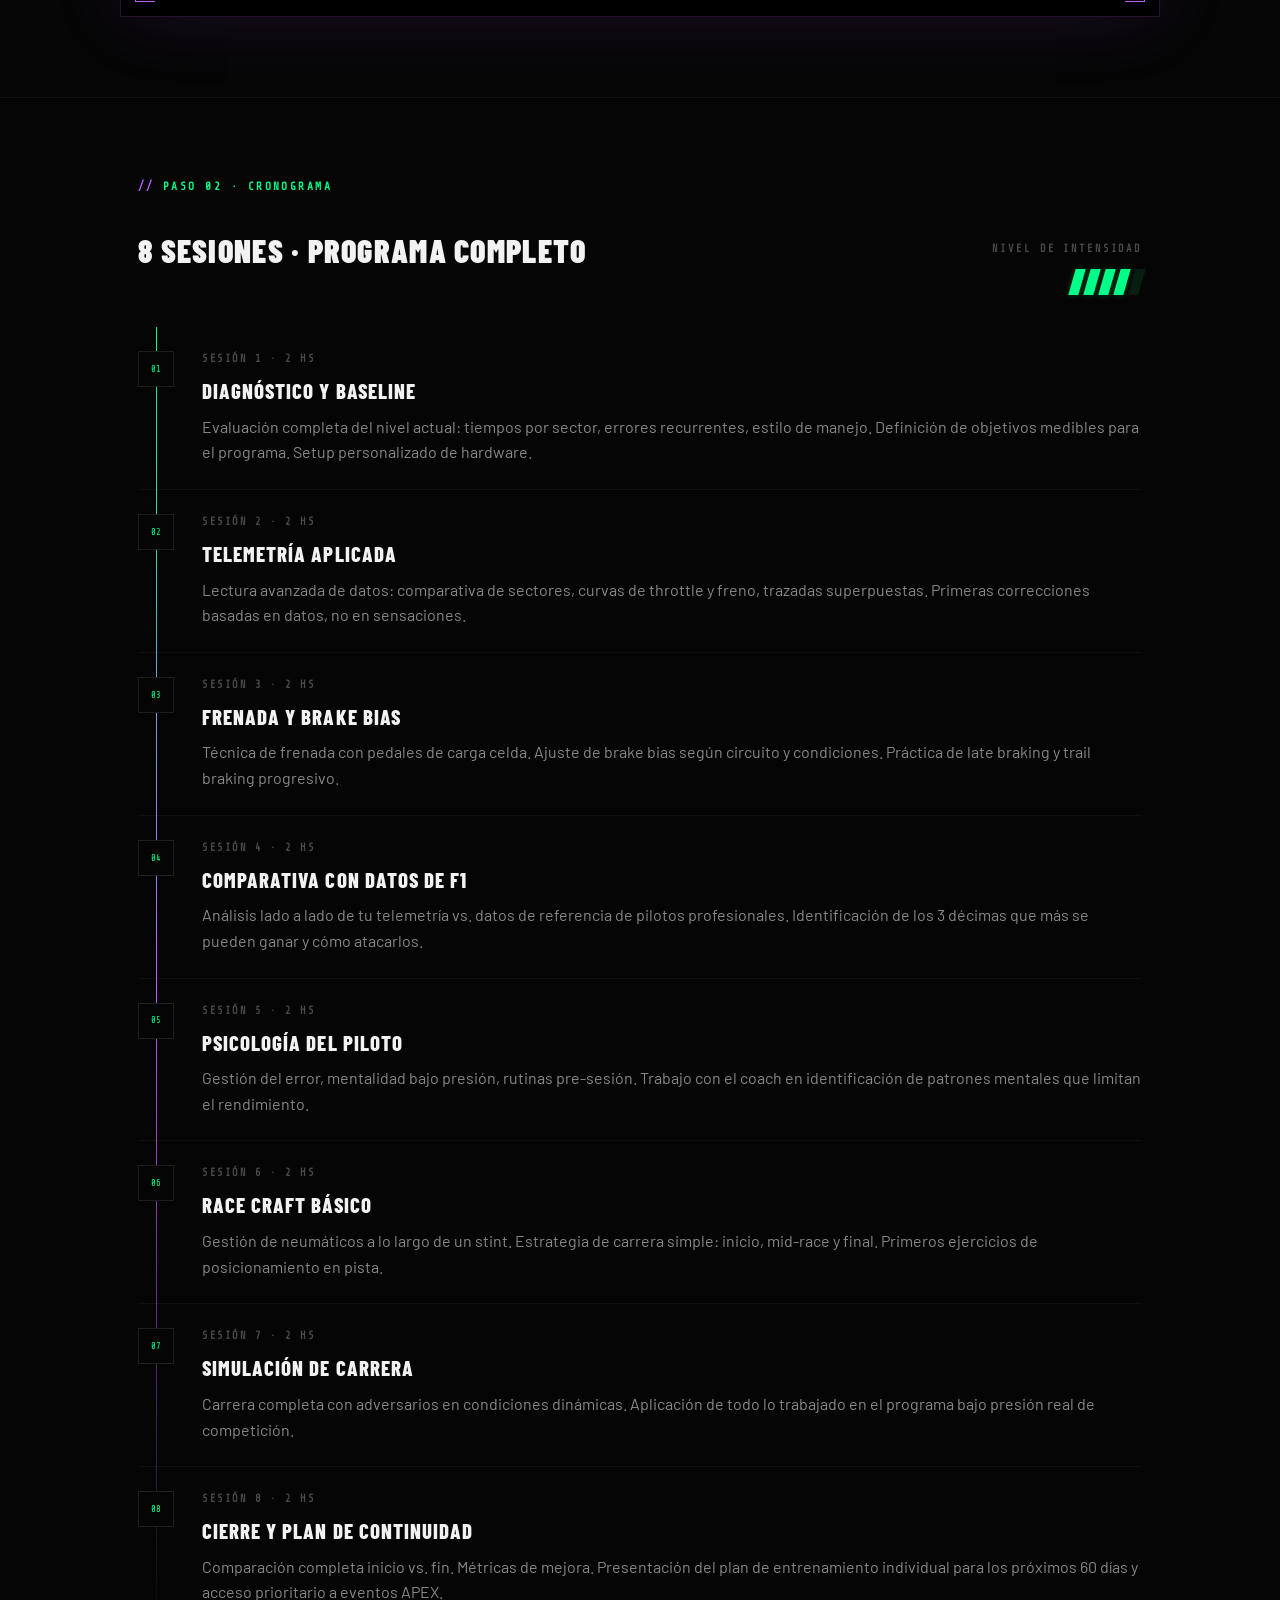
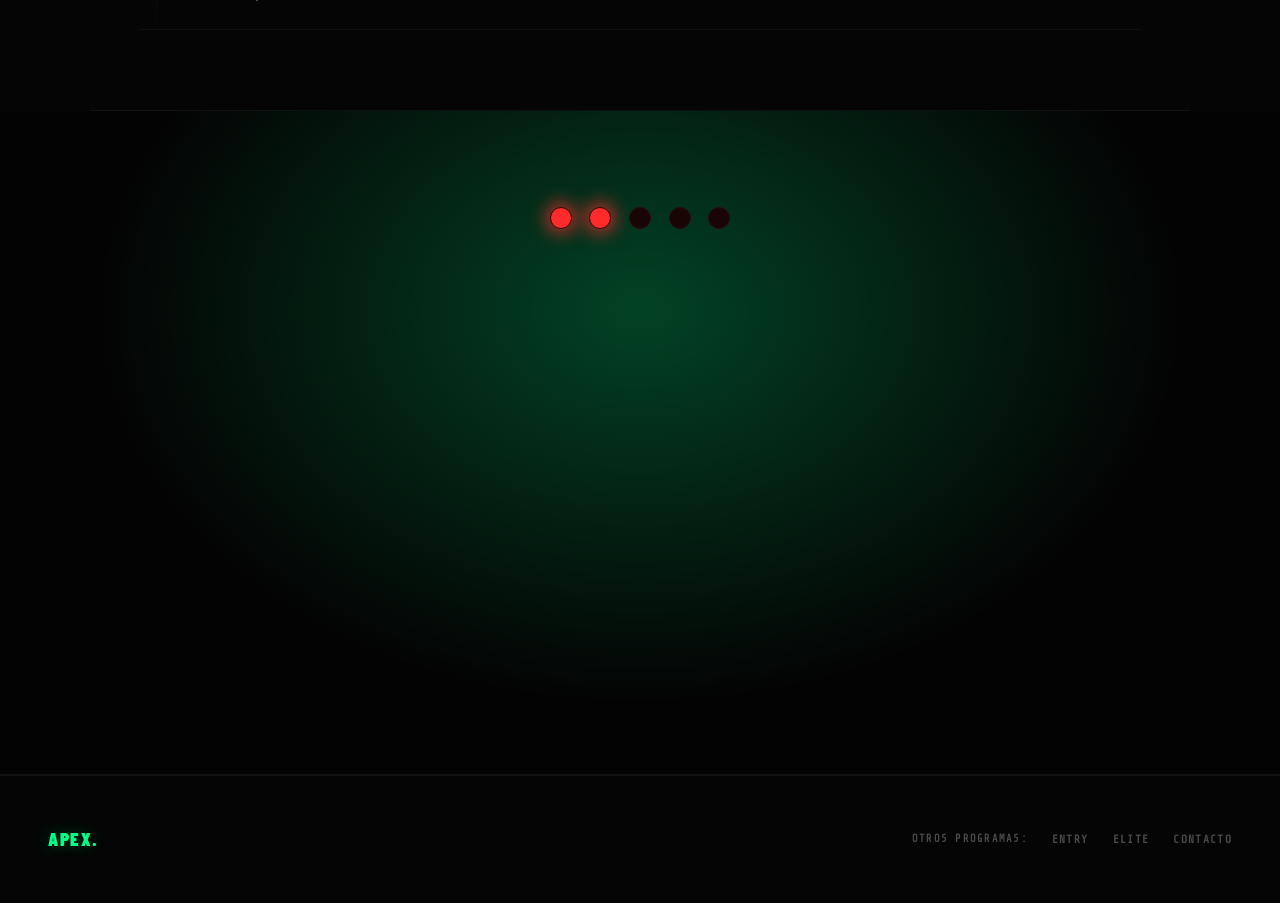
==== commit 7f37566f: "Update detalle.html" ====
--- a/detalle.html
+++ b/detalle.html
@@ -88,24 +88,64 @@
 .btn-elite{font-family:var(--ff-display);font-size:.9rem;font-weight:800;letter-spacing:.18em;text-transform:uppercase;background:transparent;color:var(--violet);padding:.75rem 2.2rem;display:inline-block;border:1px solid var(--violet);transition:all .25s;box-shadow:0 0 16px rgba(191,95,255,.15);clip-path:polygon(12px 0%,100% 0%,calc(100% - 12px) 100%,0% 100%);}
 .btn-elite:hover{background:rgba(191,95,255,.12);box-shadow:0 0 30px rgba(191,95,255,.35);transform:translateY(-3px);}
 
-/* ══════════════════════════════ BODY — grid 2 columnas ══════════════════════════════ */
-.det-body{display:grid;grid-template-columns:1fr 380px;gap:1px;background:#111;border-bottom:1px solid #111;}
-.det-main{padding:4rem 3rem;background:var(--black);}
-.det-aside{padding:3rem 2.5rem;background:var(--violet);border-left:1px solid #111;position:sticky;top:96px;align-self:start;}
-
-/* ══════════════════════════════ SECCIONES ══════════════════════════════ */
-.det-section{ margin-bottom:4rem; scroll-margin-top:100px; }
+/* ══════════════════════════════ VIDEO — sección sin título, ajustada al scroll ══════════════════════════════ */
+.det-video-section{display:flex;justify-content:center;align-items:center;padding:5rem 3rem;background:#050505;border-bottom:1px solid #111;}
+.det-video-wrap{position:relative;width:100%;max-width:1040px;height:min(70vh, 620px);background:#000;overflow:hidden;border:1px solid rgba(191,95,255,.18);box-shadow:0 0 70px rgba(191,95,255,.12);opacity:0;transform:scale(.96);transition:opacity .8s ease, transform .8s ease;}
+.det-video-wrap.in-view{ opacity:1; transform:scale(1); }
+.det-video{width:100%;height:100%;object-fit:cover;display:block;}
+.det-video-bracket{position:absolute;width:20px;height:20px;z-index:2;pointer-events:none;}
+.det-video-bracket.tl{ top:14px; left:14px; border-top:1.5px solid var(--prog-accent,var(--green)); border-left:1.5px solid var(--prog-accent,var(--green)); }
+.det-video-bracket.tr{ top:14px; right:14px; border-top:1.5px solid var(--prog-accent,var(--green)); border-right:1.5px solid var(--prog-accent,var(--green)); }
+.det-video-bracket.bl{ bottom:14px; left:14px; border-bottom:1.5px solid var(--violet); border-left:1.5px solid var(--violet); }
+.det-video-bracket.br{ bottom:14px; right:14px; border-bottom:1.5px solid var(--violet); border-right:1.5px solid var(--violet); }
+.det-video-mute{position:absolute;bottom:1.2rem;right:1.2rem;z-index:3;width:38px;height:38px;border-radius:50%;border:1px solid rgba(255,255,255,.25);background:rgba(5,5,5,.6);backdrop-filter:blur(4px);color:var(--white);font-size:1rem;cursor:pointer;display:flex;align-items:center;justify-content:center;transition:border-color .2s, transform .2s;}
+.det-video-mute:hover{border-color:var(--prog-accent, var(--green));transform:scale(1.08);}
+@media(max-width:900px){.det-video-section{ padding:3rem 1.5rem }.det-video-wrap{ height:min(56vh, 420px) }}
+@media(max-width:480px){.det-video-section{ padding:2rem 1.2rem }.det-video-wrap{ height:46vh }}
+
+/* ══════════════════════════════ CRONOGRAMA — sección propia, sin sidebar ══════════════════════════════ */
+.det-cronograma-section{padding:5rem 3rem;background:var(--black);border-bottom:1px solid #111;max-width:1100px;margin:0 auto;}
+.det-cronograma-head{display:flex;align-items:flex-end;justify-content:space-between;gap:2rem;flex-wrap:wrap;margin-bottom:2rem;}
+.det-level-wrap{ text-align:right; }
+.det-level-label{font-family:var(--ff-mono);font-size:.65rem;font-weight:700;letter-spacing:.18em;color:var(--muted);text-transform:uppercase;margin-bottom:.7rem;}
+.det-bars{ display:flex; gap:5px; justify-content:flex-end; }
+.det-bar{width:10px;height:26px;transform:skewX(-16deg);}
+.det-bar.on{background:var(--prog-accent, var(--white));box-shadow:0 0 6px var(--prog-glow, rgba(255,255,255,.3));}
+.det-bar.off{ background:var(--prog-bar-off, rgba(255,255,255,.08)); }
+@media(max-width:700px){.det-cronograma-section{ padding:3.5rem 1.5rem }.det-cronograma-head{ flex-direction:column; align-items:flex-start; }.det-level-wrap{ text-align:left; }.det-bars{ justify-content:flex-start; }}
+
+/* ══════════════════════════════ CIERRE — luces de largada + reserva ══════════════════════════════ */
+.det-final-section{position:relative;padding:6rem 3rem 7rem;background:#030303;border-bottom:1px solid #111;display:flex;flex-direction:column;align-items:center;text-align:center;overflow:hidden;}
+.det-final-section::before{content:'';position:absolute;inset:0;background:radial-gradient(ellipse at 50% 30%, var(--prog-glow, rgba(0,255,136,.14)) 0%, transparent 60%);pointer-events:none;}
+
+.det-final-lights{display:flex;gap:1.1rem;position:relative;z-index:1;margin-bottom:3rem;}
+.det-final-light{width:22px;height:22px;border-radius:50%;background:#1a0505;border:1px solid #2a0a0a;box-shadow:none;transition:background .25s ease, box-shadow .25s ease;}
+.det-final-light.on{background:#ff2b2b;box-shadow:0 0 18px 4px rgba(255,43,43,.75);}
+.det-final-light.off-go{background:var(--prog-accent, var(--green));box-shadow:0 0 22px 6px var(--prog-glow, rgba(0,255,136,.7));}
+
+.det-final-content{position:relative;z-index:1;opacity:0;transform:translateY(18px);transition:opacity .6s ease, transform .6s ease;}
+.det-final-content.revealed{ opacity:1; transform:translateY(0); }
+
+.det-final-eyebrow{font-family:var(--ff-mono);font-size:.85rem;font-weight:700;letter-spacing:.25em;text-transform:uppercase;color:var(--violet);margin-bottom:1rem;}
+.det-final-eyebrow span{ color:var(--prog-accent, var(--green)); }
+.det-final-price{display:flex;align-items:baseline;justify-content:center;gap:.7rem;margin-bottom:2.2rem;flex-wrap:wrap;}
+.det-final-price-num{font-family:var(--ff-display);font-weight:900;font-size:clamp(3.5rem,8vw,6rem);color:var(--white);line-height:1;text-shadow:0 0 30px var(--prog-glow, rgba(0,255,136,.3));}
+.det-final-price-period{font-family:var(--ff-mono);font-size:.85rem;font-weight:700;letter-spacing:.1em;color:var(--muted);text-transform:uppercase;}
+
+.det-final-cta{font-family:var(--ff-display);font-size:1.05rem;font-weight:800;letter-spacing:.15em;text-transform:uppercase;background:var(--prog-accent, var(--green));color:var(--black);padding:1rem 3rem;border:none;cursor:pointer;clip-path:polygon(12px 0%,100% 0%,calc(100% - 12px) 100%,0% 100%);transition:all .25s;box-shadow:0 0 30px var(--prog-glow, rgba(0,255,136,.4));}
+.det-final-cta:hover{ transform:translateY(-3px) scale(1.02); box-shadow:0 0 46px var(--prog-glow, rgba(0,255,136,.6)); }
+.det-final-note{font-family:var(--ff-mono);font-size:.65rem;font-weight:600;letter-spacing:.12em;color:var(--muted);text-transform:uppercase;margin-top:1.2rem;}
+
+.det-final-others{display:flex;gap:1rem;justify-content:center;flex-wrap:wrap;margin-top:3rem;padding-top:2rem;border-top:1px solid #1a1a1a;}
+.det-final-other-link{font-family:var(--ff-display);font-size:.95rem;font-weight:800;text-transform:uppercase;letter-spacing:.05em;color:var(--muted);border:1px solid #222;padding:.6rem 1.4rem;transition:all .2s;display:flex;align-items:center;gap:.6rem;}
+.det-final-other-link:hover{ color:var(--white); border-color:var(--white); transform:translateY(-2px); }
+.det-final-other-link span{font-family:var(--ff-mono);font-size:.7rem;font-weight:700;}
+@media(max-width:600px){.det-final-section{ padding:4.5rem 1.5rem 5.5rem }.det-final-lights{ gap:.7rem }.det-final-light{ width:16px;height:16px }.det-final-others{ flex-direction:column; width:100%; max-width:280px }}
 
 .det-section-label{font-family:var(--ff-mono);font-size:.7rem;font-weight:700;letter-spacing:.22em;text-transform:uppercase;color:var(--prog-accent, var(--green));display:flex;align-items:center;gap:.5rem;margin-bottom:1.8rem;}
 .det-section-label::before{ content:'//'; color:var(--violet); }
 
 .det-section-title{font-family:var(--ff-display);font-weight:900;font-size:2rem;text-transform:uppercase;letter-spacing:.04em;color:var(--white);margin-bottom:1.2rem;}
-
-/* ══════════════════════════════ REQUISITOS — "¿Es para vos?" ══════════════════════════════ */
-.det-req-list{list-style:none;display:flex;flex-direction:column;gap:1.1rem;margin-bottom:1.8rem;}
-.det-req-item{display:flex;align-items:flex-start;gap:1rem;font-size:1.02rem;color:var(--white);font-weight:400;line-height:1.55;}
-.det-req-item::before{content:'✓';font-family:var(--ff-mono);font-weight:700;font-size:.85rem;color:var(--prog-accent, var(--green));flex-shrink:0;margin-top:.15rem;}
-.det-req-nota{font-size:.92rem;color:#888;font-weight:400;line-height:1.75;padding:1.3rem 1.5rem;border-left:2px solid var(--prog-accent, var(--green));background:var(--prog-bg-subtle, rgba(0,255,136,.02));}
 
 /* ══════════════════════════════ QUÉ INCLUYE — sección dinámica, pantalla completa ══════════════════════════════ */
 .det-incluye-section{min-height:100vh;display:flex;flex-direction:column;justify-content:center;align-items:center;padding:6rem 3rem;background:var(--black);border-bottom:1px solid #111;text-align:center;scroll-margin-top:80px;position:relative;overflow:hidden;}
@@ -177,31 +217,6 @@
 .det-tl-week{font-family:var(--ff-mono);font-size:.65rem;font-weight:700;letter-spacing:.15em;color:var(--muted);text-transform:uppercase;margin-bottom:.4rem;}
 .det-tl-name{font-family:var(--ff-display);font-weight:800;font-size:1.3rem;text-transform:uppercase;letter-spacing:.05em;color:var(--white);margin-bottom:.4rem;}
 .det-tl-desc{font-size:1rem;color:#888;font-weight:400;line-height:1.6;}
-
-/* ══════════════════════════════ ASIDE ══════════════════════════════ */
-.det-includes-title{font-family:var(--ff-display);font-weight:600;font-size:1.25rem;text-transform:uppercase;letter-spacing:.06em;color:var(--white);margin-bottom:1.5rem;padding-bottom:1rem;border-bottom:1px solid rgba(255,255,255,.2);}
-.det-include-item{display:flex;align-items:flex-start;gap:.8rem;padding:.85rem 0;border-bottom:1px solid rgba(255,255,255,.12);font-size:1.02rem;color:var(--white);font-weight:600;line-height:1.5;}
-.det-include-item .det-include-arrow{color:var(--prog-accent, var(--green));font-size:.6rem;flex-shrink:0;margin-top:.2rem;font-family:var(--ff-mono);}
-
-/* Barras de nivel */
-.det-level-wrap{margin-top:2rem;padding-top:2rem;border-top:1px solid #161616;}
-.det-level-label{font-family:var(--ff-mono);font-size:.65rem;font-weight:700;letter-spacing:.18em;color:var(--muted);text-transform:uppercase;margin-bottom:.8rem;}
-.det-bars{ display:flex; gap:5px; }
-.det-bar{width:10px;height:26px;transform:skewX(-16deg);}
-.det-bar.on{background:var(--prog-accent, var(--white));box-shadow:0 0 6px var(--prog-glow, rgba(255,255,255,.3));}
-.det-bar.off{ background:var(--prog-bar-off, rgba(255,255,255,.08)); }
-
-/* Precio en aside */
-.det-aside-price{margin-top:2.5rem;padding-top:2rem;border-top:1px solid #161616;}
-.det-aside-price-num{font-family:var(--ff-display);font-weight:900;font-size:3.6rem;color:var(--white);line-height:1;}
-.det-aside-price-period{font-family:var(--ff-mono);font-size:.7rem;font-weight:700;letter-spacing:.12em;color:var(--muted);text-transform:uppercase;margin-top:.4rem;}
-
-/* Otros programas en aside */
-.det-other-programs{margin-top:2.5rem;padding-top:2rem;border-top:1px solid #161616;}
-.det-other-label{font-family:var(--ff-mono);font-size:.65rem;font-weight:700;letter-spacing:.18em;color:var(--muted);text-transform:uppercase;margin-bottom:1rem;}
-.det-other-link{display:flex;justify-content:space-between;align-items:center;padding:.8rem 0;border-bottom:1px solid #0f0f0f;font-family:var(--ff-display);font-size:1.1rem;font-weight:800;text-transform:uppercase;color:#3a3a3a;letter-spacing:.05em;transition:color .2s;}
-.det-other-link:hover{ color:var(--white); }
-.det-other-link-price{font-family:var(--ff-mono);font-size:.7rem;font-weight:700;}
 
 /* ══════════════════════════════ FOOTER ══════════════════════════════ */
 .det-footer{padding:3rem;display:flex;align-items:center;justify-content:space-between;flex-wrap:wrap;gap:1rem;border-top:1px solid #111;}
@@ -405,7 +420,7 @@
   <!-- ── QUÉ INCLUYE ── -->
   <div class="det-incluye-section" id="det-sec-incluye">
     <div class="det-section-label det-incluye-eyebrow" id="det-incluye-eyebrow"></div>
-    <h2 class="det-incluye-title">No es una lista. Es un sistema.</h2>
+    <h2 class="det-incluye-title">No es una lista, es nuestro método.</h2>
     <p class="det-incluye-sub2">Recorré cada módulo del programa — tocá uno para ver en qué consiste y cuánto suma al sistema completo.</p>
     <div class="det-dash" id="det-dash">
       <div class="det-dash-nav" id="det-dash-nav"></div>
@@ -413,10 +428,52 @@
     </div>
   </div>
 
-  <!-- ── BODY ── -->
-  <div class="det-body">
-    <div class="det-main" id="det-main"></div>
-    <div class="det-aside" id="det-aside"></div>
+  <!-- ── VIDEO — sin título, ajustado al scroll ── -->
+  <div class="det-video-section" id="det-video-section">
+    <div class="det-video-wrap" id="det-video-wrap">
+      <video class="det-video" id="det-video" src="video2.mp4" autoplay muted loop playsinline></video>
+      <div class="det-video-bracket tl"></div>
+      <div class="det-video-bracket tr"></div>
+      <div class="det-video-bracket bl"></div>
+      <div class="det-video-bracket br"></div>
+      <button class="det-video-mute" id="det-video-mute" type="button" aria-label="Activar sonido">🔇</button>
+    </div>
+  </div>
+
+  <!-- ── CRONOGRAMA ── -->
+  <div class="det-cronograma-section" id="det-sec-cronograma">
+    <div class="det-cronograma-head">
+      <div>
+        <div class="det-section-label">Paso 02 · Cronograma</div>
+        <div class="det-section-title" id="det-cronograma-title"></div>
+      </div>
+      <div class="det-level-wrap" id="det-level-wrap">
+        <div class="det-level-label">Nivel de intensidad</div>
+        <div class="det-bars" id="det-bars"></div>
+      </div>
+    </div>
+    <div class="det-timeline" id="det-timeline"></div>
+  </div>
+
+  <!-- ── CIERRE — luces de largada + reserva ── -->
+  <div class="det-final-section" id="det-final-section">
+    <div class="det-final-lights" id="det-final-lights">
+      <span class="det-final-light"></span>
+      <span class="det-final-light"></span>
+      <span class="det-final-light"></span>
+      <span class="det-final-light"></span>
+      <span class="det-final-light"></span>
+    </div>
+    <div class="det-final-content" id="det-final-content">
+      <div class="det-final-eyebrow">Programa <span id="det-final-progname"></span></div>
+      <div class="det-final-price" id="det-final-price">
+        <span class="det-final-price-num" id="det-final-price-num">$0</span>
+        <span class="det-final-price-period" id="det-final-price-period"></span>
+      </div>
+      <button class="det-final-cta" id="det-final-cta" type="button">Reservar Mi Lugar →</button>
+      <p class="det-final-note">Cupos limitados · Respuesta en menos de 24 hs</p>
+      <div class="det-final-others" id="det-final-others"></div>
+    </div>
   </div>
 
   <!-- ── FOOTER ── -->
@@ -577,7 +634,7 @@
       'Podés comprometer 8 sesiones en un período de 6 a 10 semanas',
       'Estás dispuesto a trabajar la parte mental del rendimiento, no solo la técnica',
     ],
-    reqNota: 'Se recomienda haber completado el programa ENTRY o tener experiencia equivalente. No es excluyente — en la primera sesión evaluamos tu nivel y ajustamos el punto de partida si hace falta.',
+    reqNota: '',
     incluye: [
       { icon:'clock',   titulo:'8 sesiones con coach dedicado',   desc:'2 horas cada una, con el mismo coach durante todo el programa.' },
       { icon:'chart',   titulo:'Telemetría comparativa con F1',   desc:'Tu vuelta contra datos de referencia de pilotos profesionales, sector a sector.' },
@@ -801,8 +858,73 @@
 }
 
 /* ══════════════════════════════
-   RENDER
+   VIDEO — reveal al hacer scroll + mute toggle
 ══════════════════════════════ */
+(function(){
+  const wrap = document.getElementById('det-video-wrap');
+  const video = document.getElementById('det-video');
+  const muteBtn = document.getElementById('det-video-mute');
+  if(!wrap || !video || !muteBtn) return;
+
+  const io = new IntersectionObserver((entries) => {
+    entries.forEach(entry => {
+      if(entry.isIntersecting) wrap.classList.add('in-view');
+    });
+  }, { threshold: .3 });
+  io.observe(wrap);
+
+  muteBtn.addEventListener('click', () => {
+    video.muted = !video.muted;
+    muteBtn.textContent = video.muted ? '🔇' : '🔊';
+  });
+})();
+
+/* ══════════════════════════════
+   SECCIÓN FINAL — luces de largada + contador de precio
+══════════════════════════════ */
+function initDetFinal(precioStr){
+  const section = document.getElementById('det-final-section');
+  const lights  = Array.from(document.querySelectorAll('.det-final-light'));
+  const content = document.getElementById('det-final-content');
+  const priceEl = document.getElementById('det-final-price-num');
+  if(!section) return;
+
+  const targetNum = parseInt(precioStr.replace(/[^0-9]/g, ''), 10) || 0;
+  let played = false;
+
+  function animatePrice(){
+    const start = performance.now();
+    const dur = 1000;
+    function step(now){
+      const t = Math.min(1, (now - start) / dur);
+      const eased = 1 - Math.pow(1 - t, 3);
+      priceEl.textContent = '$' + Math.round(eased * targetNum);
+      if(t < 1) requestAnimationFrame(step);
+    }
+    requestAnimationFrame(step);
+  }
+
+  function playSequence(){
+    if(played) return;
+    played = true;
+    lights.forEach((light, i) => {
+      setTimeout(() => light.classList.add('on'), 300 + i * 350);
+    });
+    const allOnDelay = 300 + lights.length * 350;
+    setTimeout(() => {
+      lights.forEach(light => { light.classList.remove('on'); light.classList.add('off-go'); });
+      content.classList.add('revealed');
+      animatePrice();
+    }, allOnDelay + 500);
+  }
+
+  const io = new IntersectionObserver((entries) => {
+    entries.forEach(entry => { if(entry.isIntersecting) playSequence(); });
+  }, { threshold: .4 });
+  io.observe(section);
+}
+
+
 (function(){
   const params = new URLSearchParams(window.location.search);
   const key    = (params.get('prog') || 'pro').toLowerCase();
@@ -850,20 +972,17 @@
   document.getElementById('det-incluye-eyebrow').textContent = 'Paso 01 · Qué incluye';
   initDetDash(p.incluye);
 
-  const main = document.getElementById('det-main');
-
-  let reqHTML = `
-    <div class="det-section">
-      <div class="det-req-nota">${p.reqNota}</div>
-    </div>
-  `;
-
-  let tlHTML = `
-    <div class="det-section" id="det-sec-cronograma">
-      <div class="det-section-label">Paso 02 · Cronograma</div>
-      <div class="det-section-title">${p.timelineTitle}</div>
-      <div class="det-timeline">
-  `;
+  document.getElementById('det-cronograma-title').textContent = p.timelineTitle;
+
+  const barsWrap = document.getElementById('det-bars');
+  let barsHTML = '';
+  for(let i = 0; i < 5; i++){
+    barsHTML += `<div class="det-bar ${i < p.barCount ? 'on' : 'off'}"></div>`;
+  }
+  barsWrap.innerHTML = barsHTML;
+
+  const tlWrap = document.getElementById('det-timeline');
+  let tlHTML = '';
   p.timeline.forEach(item => {
     tlHTML += `
       <div class="det-tl-item">
@@ -876,61 +995,25 @@
       </div>
     `;
   });
-  tlHTML += `</div></div>`;
-
-  main.innerHTML = reqHTML + tlHTML;
-
-  const aside = document.getElementById('det-aside');
-
-  let asideHeadHTML = `<div class="det-includes-title">// Resumen del programa</div>`;
-
-  let barsHTML = `
-    <div class="det-level-wrap" style="margin-top:0;padding-top:0;border-top:none">
-      <div class="det-level-label">Nivel de intensidad</div>
-      <div class="det-bars">
-  `;
-  for(let i = 0; i < 5; i++){
-    barsHTML += `<div class="det-bar ${i < p.barCount ? 'on' : 'off'}"></div>`;
-  }
-  barsHTML += `</div></div>`;
-
-  const asideCta = document.createElement('div');
-  asideCta.className = 'det-aside-price';
-  asideCta.innerHTML = `
-    <div class="det-aside-price-num">${p.precio}</div>
-    <div class="det-aside-price-period">${p.precioPer}</div>
-    <p style="font-family:var(--ff-mono);font-size:.5rem;letter-spacing:.1em;color:var(--muted);text-transform:uppercase;margin-top:.8rem;text-align:center">
-      Cupos limitados
-    </p>
-  `;
-  const asideCtaBtn = document.createElement('button');
-  asideCtaBtn.type = 'button';
-  asideCtaBtn.className = p.ctaClass;
-  asideCtaBtn.style.marginTop = '1.5rem';
-  asideCtaBtn.style.display = 'block';
-  asideCtaBtn.style.width = '100%';
-  asideCtaBtn.style.textAlign = 'center';
-  asideCtaBtn.textContent = 'Reservar Mi Lugar →';
-  asideCtaBtn.addEventListener('click', () => openDetModal(p.nombre));
-  asideCta.insertBefore(asideCtaBtn, asideCta.querySelector('p'));
-
-  let othersHTML = `
-    <div class="det-other-programs">
-      <div class="det-other-label">// Otros programas</div>
-  `;
+  tlWrap.innerHTML = tlHTML;
+
+  /* ── Sección final: precio, CTA y otros programas ── */
+  document.getElementById('det-final-progname').textContent = p.nombre;
+  document.getElementById('det-final-price-period').textContent = p.precioPer;
+  document.getElementById('det-final-cta').addEventListener('click', () => openDetModal(p.nombre));
+
+  const finalOthers = document.getElementById('det-final-others');
+  let finalOthersHTML = '';
   p.otros.forEach(o => {
-    othersHTML += `
-      <a href="detalle.html?prog=${o.key}" class="det-other-link">
-        ${o.label}
-        <span class="det-other-link-price" style="color:${o.accentColor}">${o.precio} →</span>
+    finalOthersHTML += `
+      <a href="detalle.html?prog=${o.key}" class="det-final-other-link">
+        ${o.label} <span style="color:${o.accentColor}">${o.precio}</span>
       </a>
     `;
   });
-  othersHTML += `</div>`;
-
-  aside.innerHTML = asideHeadHTML + barsHTML;
-  aside.appendChild(asideCta);
-  aside.insertAdjacentHTML('beforeend', othersHTML);
+  finalOthers.innerHTML = finalOthersHTML;
+
+  initDetFinal(p.precio);
 
   const footerNav = document.getElementById('det-footer-nav');
   let fnHTML = `<span>Otros programas:</span>`;
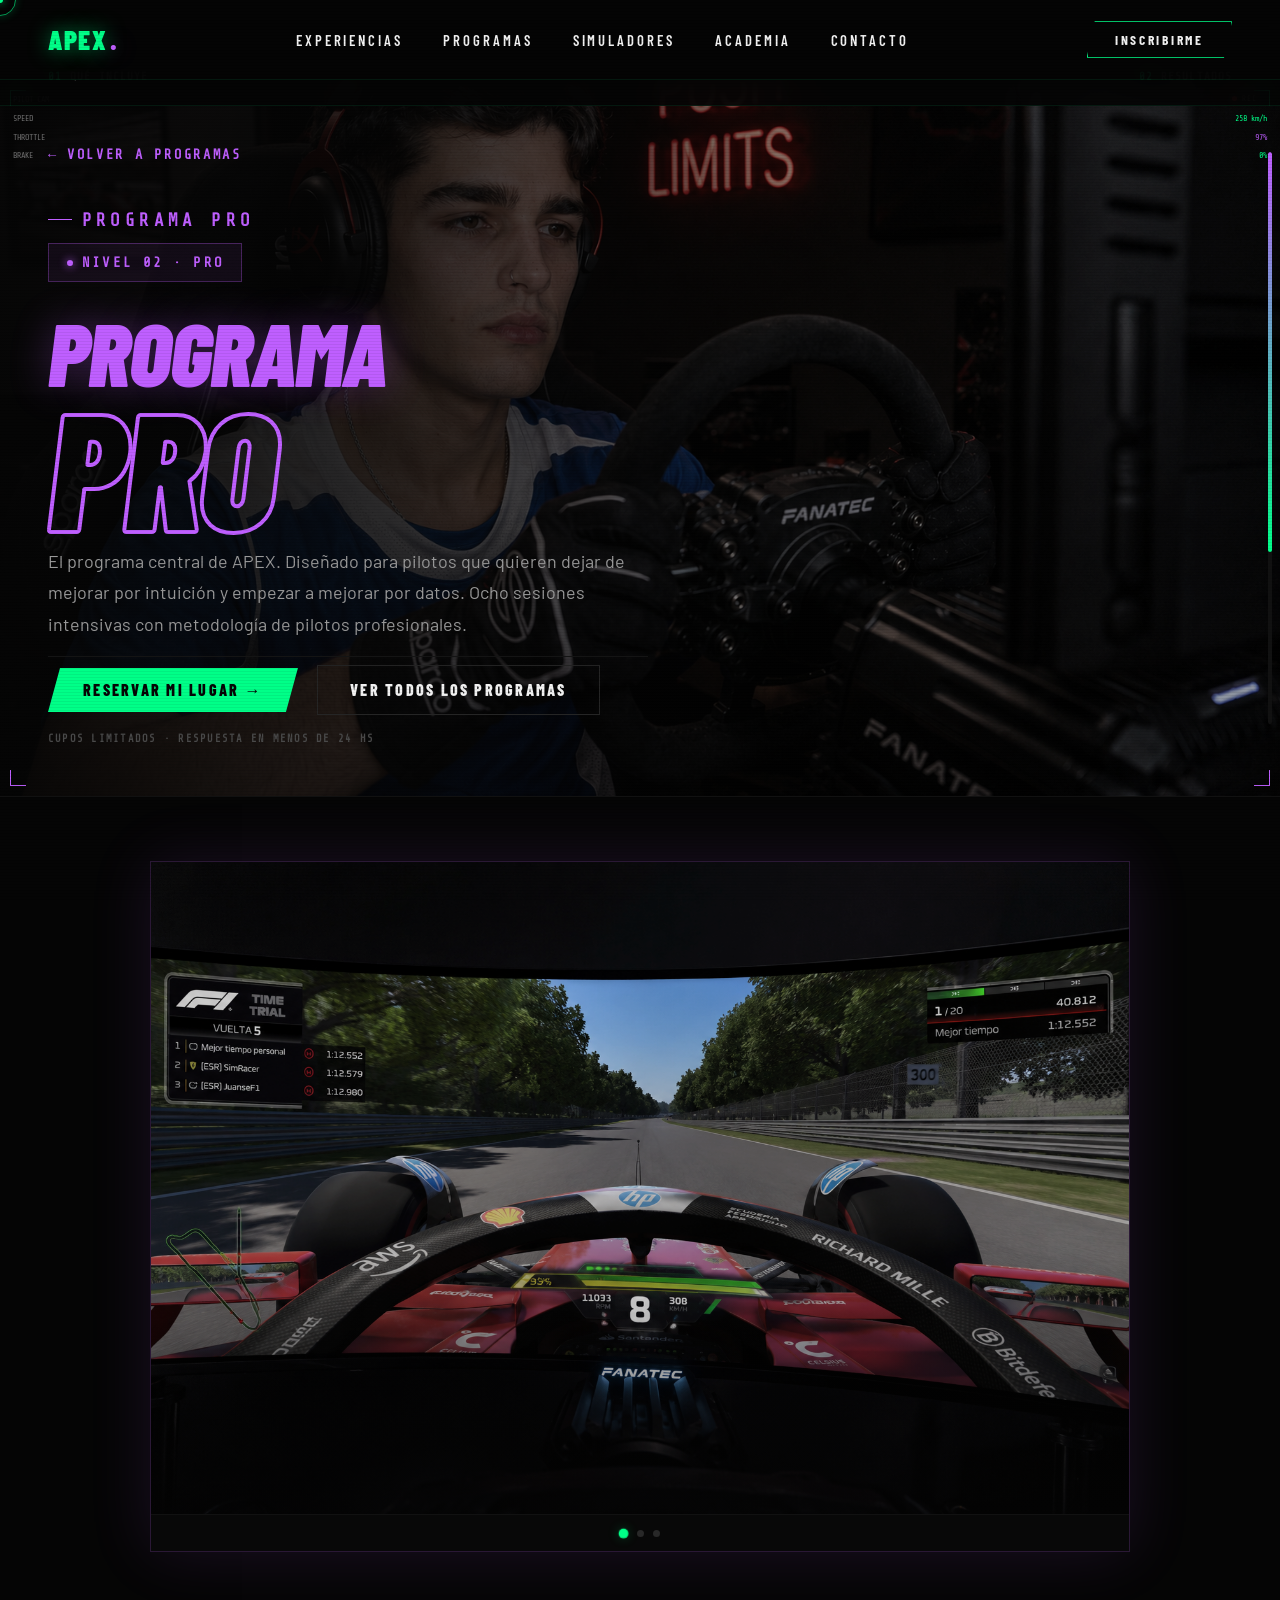
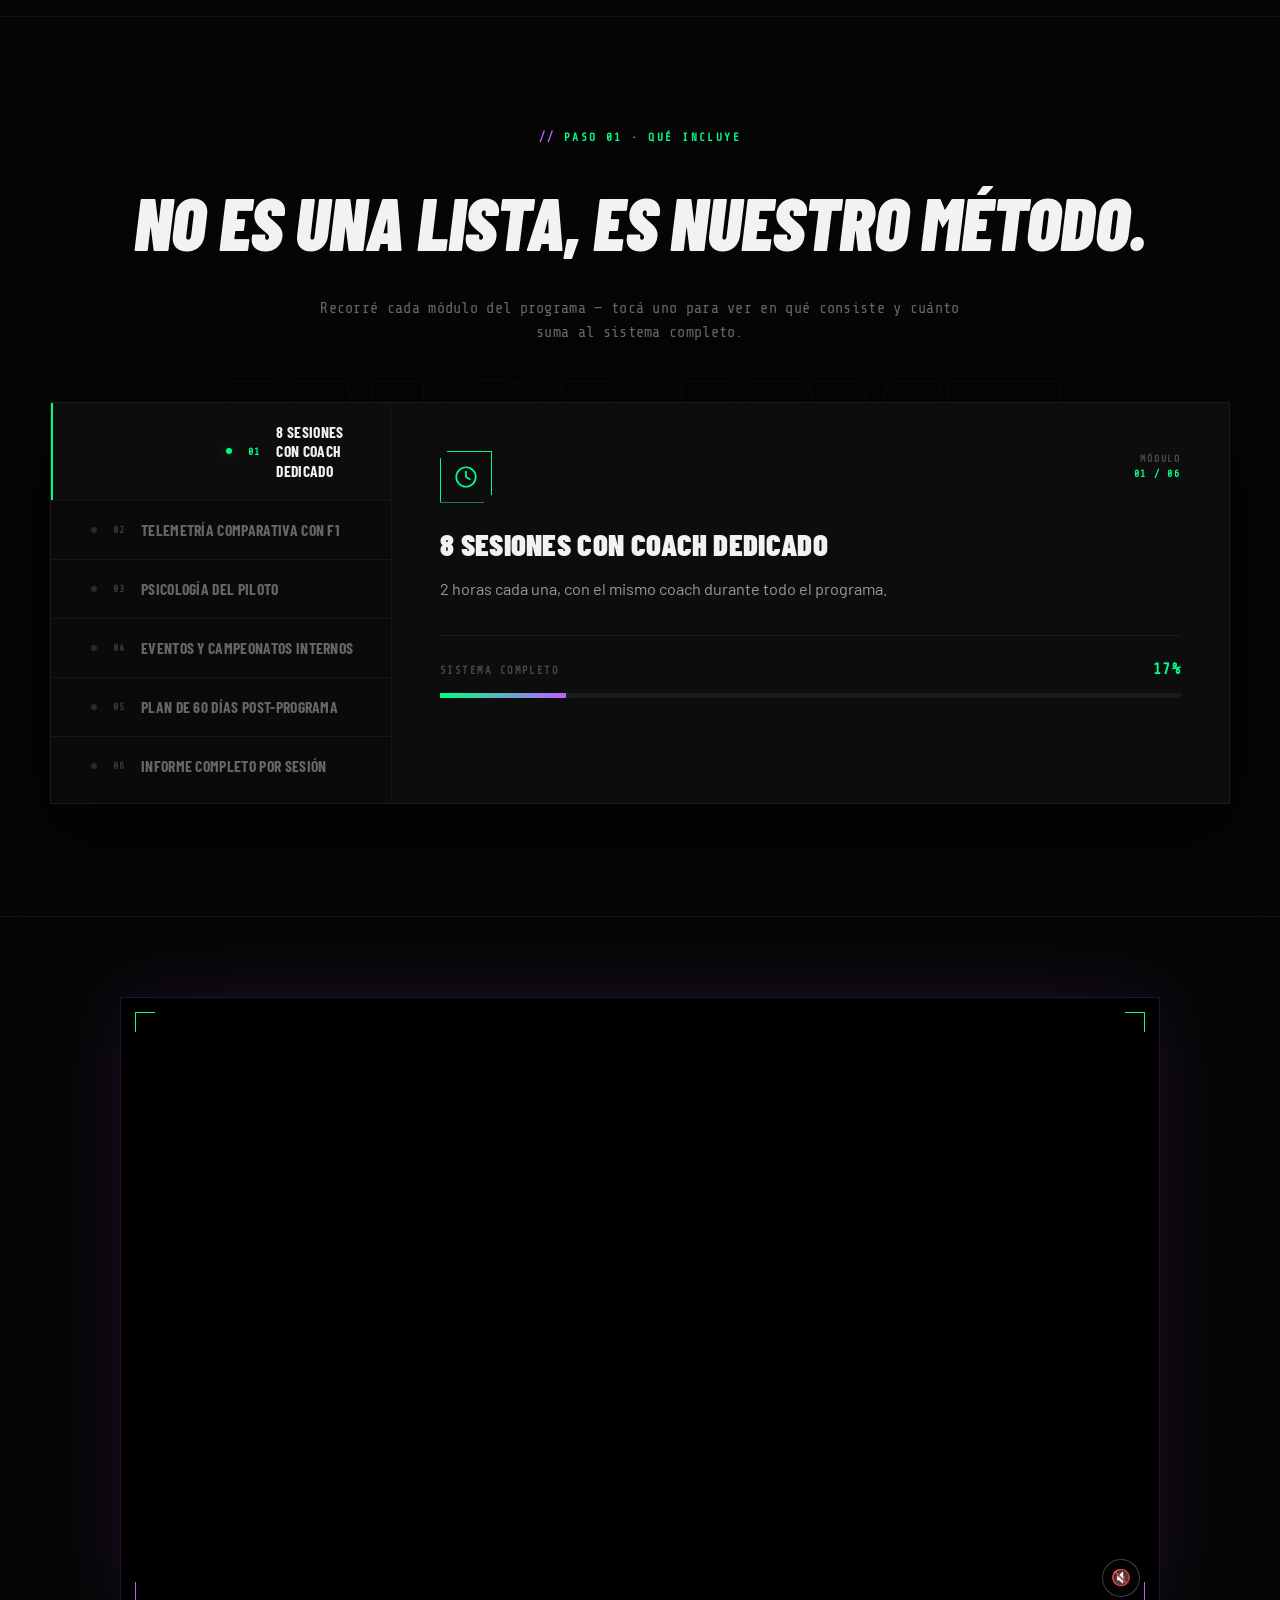
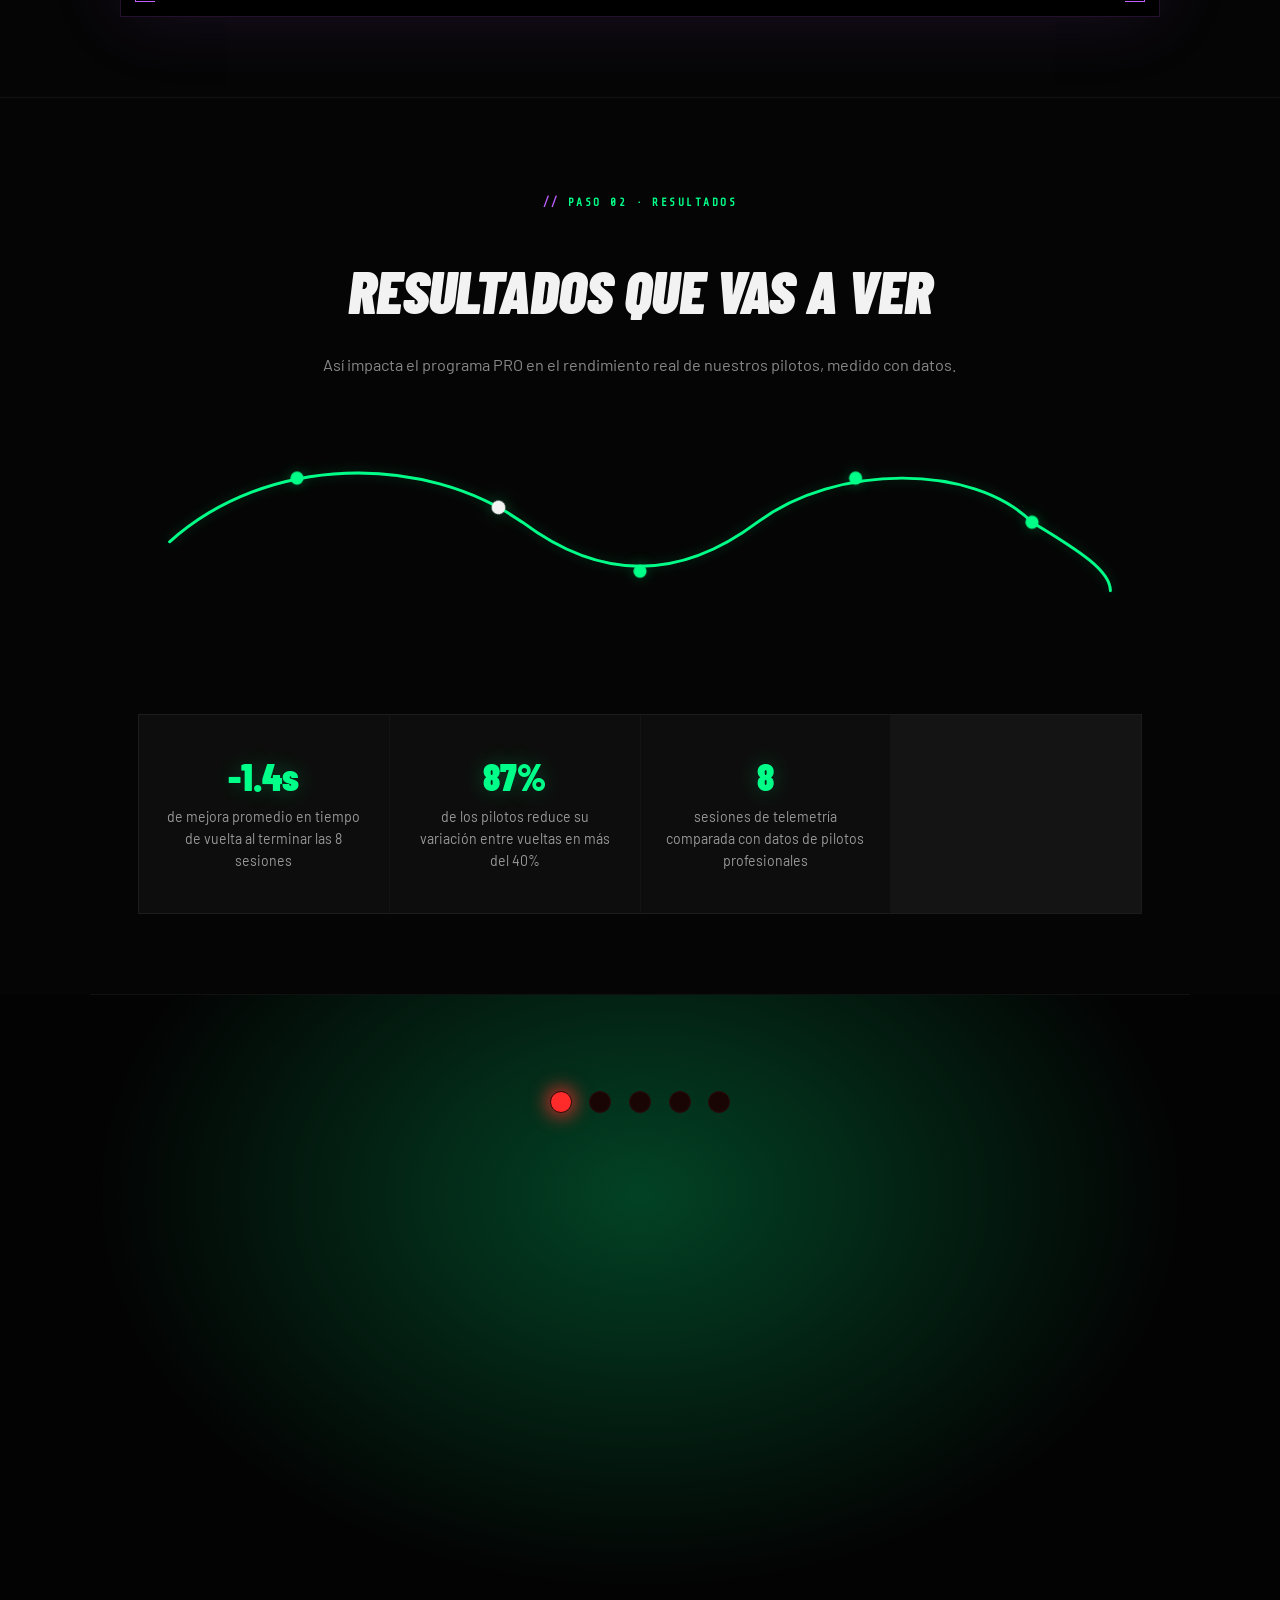
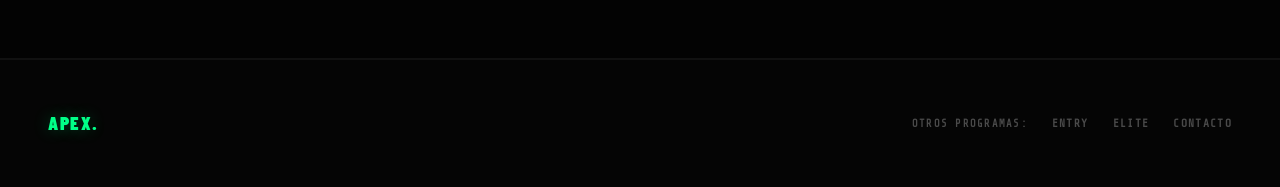
==== commit f4e70366: "Update detalle.html" ====
--- a/detalle.html
+++ b/detalle.html
@@ -103,16 +103,38 @@
 @media(max-width:900px){.det-video-section{ padding:3rem 1.5rem }.det-video-wrap{ height:min(56vh, 420px) }}
 @media(max-width:480px){.det-video-section{ padding:2rem 1.2rem }.det-video-wrap{ height:46vh }}
 
-/* ══════════════════════════════ CRONOGRAMA — sección propia, sin sidebar ══════════════════════════════ */
-.det-cronograma-section{padding:5rem 3rem;background:var(--black);border-bottom:1px solid #111;max-width:1100px;margin:0 auto;}
-.det-cronograma-head{display:flex;align-items:flex-end;justify-content:space-between;gap:2rem;flex-wrap:wrap;margin-bottom:2rem;}
-.det-level-wrap{ text-align:right; }
-.det-level-label{font-family:var(--ff-mono);font-size:.65rem;font-weight:700;letter-spacing:.18em;color:var(--muted);text-transform:uppercase;margin-bottom:.7rem;}
-.det-bars{ display:flex; gap:5px; justify-content:flex-end; }
-.det-bar{width:10px;height:26px;transform:skewX(-16deg);}
-.det-bar.on{background:var(--prog-accent, var(--white));box-shadow:0 0 6px var(--prog-glow, rgba(255,255,255,.3));}
-.det-bar.off{ background:var(--prog-bar-off, rgba(255,255,255,.08)); }
-@media(max-width:700px){.det-cronograma-section{ padding:3.5rem 1.5rem }.det-cronograma-head{ flex-direction:column; align-items:flex-start; }.det-level-wrap{ text-align:left; }.det-bars{ justify-content:flex-start; }}
+/* ══════════════════════════════ RESULTADOS — pista animada + métricas ══════════════════════════════ */
+.det-resultados-section{padding:6rem 3rem 5rem;background:var(--black);border-bottom:1px solid #111;max-width:1100px;margin:0 auto;text-align:center;scroll-margin-top:80px;}
+.det-resultados-section .det-section-label{ justify-content:center; }
+.det-resultados-title{font-family:var(--ff-display);font-weight:900;font-style:italic;font-size:clamp(2.4rem,5vw,3.8rem);text-transform:uppercase;letter-spacing:-.01em;color:var(--white);margin:0 0 .8rem;}
+.det-resultados-sub{font-size:1.02rem;color:#888;max-width:640px;margin:0 auto 3.5rem;line-height:1.7;}
+
+/* ── pista SVG con auto y checkpoints ── */
+.det-track-wrap{position:relative;width:100%;max-width:980px;margin:0 auto 4rem;}
+.det-track-svg{width:100%;height:auto;display:block;overflow:visible;}
+.det-track-bg{fill:none;stroke:#161616;stroke-width:3;}
+.det-track-line{fill:none;stroke:var(--prog-accent, var(--green));stroke-width:3;stroke-linecap:round;filter:drop-shadow(0 0 6px var(--prog-glow, rgba(0,255,136,.5)));stroke-dasharray:1700;stroke-dashoffset:1700;transition:stroke-dashoffset 2.4s cubic-bezier(.16,.8,.3,1);}
+.det-track-wrap.in-view .det-track-line{ stroke-dashoffset:0; }
+.det-checkpoint{fill:#181818;stroke:#282828;stroke-width:1.5;}
+.det-track-wrap.in-view .det-checkpoint{animation:detCheckpointLight .5s ease forwards;}
+.det-track-car{fill:var(--white);opacity:0;filter:drop-shadow(0 0 8px var(--prog-glow, rgba(0,255,136,.8)));transition:opacity .5s ease .9s;}
+.det-track-wrap.in-view .det-track-car{ opacity:1; }
+@keyframes detCheckpointLight{ to{ fill:var(--prog-accent, var(--green)); stroke:var(--prog-accent, var(--green)); filter:drop-shadow(0 0 7px var(--prog-glow, rgba(0,255,136,.75))); } }
+
+/* ── grid de estadísticas ── */
+.det-stats-grid{display:grid;grid-template-columns:repeat(4,1fr);gap:1px;background:#141414;border:1px solid #1c1c1c;max-width:1100px;margin:0 auto;}
+.det-stat-card{background:#0d0d0d;padding:2.6rem 1.6rem;display:flex;flex-direction:column;align-items:center;text-align:center;gap:.7rem;opacity:0;transform:translateY(26px);transition:opacity .6s ease, transform .6s ease;}
+.det-stat-card.revealed{ opacity:1; transform:translateY(0); }
+.det-stat-num{font-family:var(--ff-display);font-weight:900;font-size:clamp(1.9rem,3vw,2.7rem);color:var(--prog-accent, var(--green));text-shadow:0 0 22px var(--prog-glow, rgba(0,255,136,.3));line-height:1;}
+.det-stat-label{font-size:.88rem;color:#999;line-height:1.55;}
+@media(max-width:900px){
+  .det-resultados-section{ padding:4.5rem 1.5rem 3.5rem }
+  .det-stats-grid{ grid-template-columns:repeat(2,1fr); }
+}
+@media(max-width:520px){
+  .det-stats-grid{ grid-template-columns:1fr; }
+  .det-stat-card{ padding:2rem 1.4rem; }
+}
 
 /* ══════════════════════════════ CIERRE — luces de largada + reserva ══════════════════════════════ */
 .det-final-section{position:relative;padding:6rem 3rem 7rem;background:#030303;border-bottom:1px solid #111;display:flex;flex-direction:column;align-items:center;text-align:center;overflow:hidden;}
@@ -207,16 +229,6 @@
   .det-dash-panel{ padding:1.8rem; }
   .det-dash-title{ font-size:1.4rem; }
 }
-
-/* ══════════════════════════════ TIMELINE ══════════════════════════════ */
-.det-timeline{display:flex;flex-direction:column;position:relative;}
-.det-timeline::before{content:'';position:absolute;left:18px;top:0;bottom:0;width:1px;background:linear-gradient(to bottom, var(--prog-accent, var(--green)), var(--violet), transparent);}
-.det-tl-item{display:grid;grid-template-columns:40px 1fr;gap:1.5rem;padding:1.5rem 0;border-bottom:1px solid #0f0f0f;}
-.det-tl-item .det-tl-num{width:36px;height:36px;border:1px solid #1e1e1e;display:flex;align-items:center;justify-content:center;font-family:var(--ff-mono);font-size:.55rem;color:var(--prog-accent, var(--green));background:var(--black);position:relative;z-index:1;flex-shrink:0;transition:all .3s;}
-.det-tl-item:hover .det-tl-num{border-color:var(--prog-accent, var(--green));box-shadow:0 0 12px var(--prog-glow, rgba(0,255,136,.2));}
-.det-tl-week{font-family:var(--ff-mono);font-size:.65rem;font-weight:700;letter-spacing:.15em;color:var(--muted);text-transform:uppercase;margin-bottom:.4rem;}
-.det-tl-name{font-family:var(--ff-display);font-weight:800;font-size:1.3rem;text-transform:uppercase;letter-spacing:.05em;color:var(--white);margin-bottom:.4rem;}
-.det-tl-desc{font-size:1rem;color:#888;font-weight:400;line-height:1.6;}
 
 /* ══════════════════════════════ FOOTER ══════════════════════════════ */
 .det-footer{padding:3rem;display:flex;align-items:center;justify-content:space-between;flex-wrap:wrap;gap:1rem;border-top:1px solid #111;}
@@ -363,7 +375,7 @@
         <p class="det-cta-note">Cupos limitados · Respuesta en menos de 24 hs</p>
         <nav class="det-quicknav" aria-label="Navegación rápida del programa">
           <a href="#det-sec-incluye"><span>01</span> Qué incluye</a>
-          <a href="#det-sec-cronograma"><span>02</span> Cronograma</a>
+          <a href="#det-sec-resultados"><span>02</span> Resultados</a>
         </nav>
       </div>
     </div>
@@ -440,19 +452,27 @@
     </div>
   </div>
 
-  <!-- ── CRONOGRAMA ── -->
-  <div class="det-cronograma-section" id="det-sec-cronograma">
-    <div class="det-cronograma-head">
-      <div>
-        <div class="det-section-label">Paso 02 · Cronograma</div>
-        <div class="det-section-title" id="det-cronograma-title"></div>
-      </div>
-      <div class="det-level-wrap" id="det-level-wrap">
-        <div class="det-level-label">Nivel de intensidad</div>
-        <div class="det-bars" id="det-bars"></div>
-      </div>
+  <!-- ── RESULTADOS — pista animada + métricas ── -->
+  <div class="det-resultados-section" id="det-sec-resultados">
+    <div class="det-section-label">Paso 02 · Resultados</div>
+    <h2 class="det-resultados-title" id="det-resultados-title"></h2>
+    <p class="det-resultados-sub" id="det-resultados-sub"></p>
+
+    <div class="det-track-wrap" id="det-track-wrap">
+      <svg class="det-track-svg" viewBox="0 0 1000 220" preserveAspectRatio="none" aria-hidden="true">
+        <path class="det-track-bg" d="M20,110 C120,20 280,20 380,90 C460,150 540,150 620,90 C700,30 840,30 900,90 C950,120 980,140 980,160"></path>
+        <path class="det-track-line" d="M20,110 C120,20 280,20 380,90 C460,150 540,150 620,90 C700,30 840,30 900,90 C950,120 980,140 980,160"></path>
+        <circle class="det-checkpoint" cx="150" cy="45" r="6" style="animation-delay:.3s"></circle>
+        <circle class="det-checkpoint" cx="500" cy="140" r="6" style="animation-delay:1.1s"></circle>
+        <circle class="det-checkpoint" cx="720" cy="45" r="6" style="animation-delay:1.9s"></circle>
+        <circle class="det-checkpoint" cx="900" cy="90" r="6" style="animation-delay:2.7s"></circle>
+        <circle class="det-track-car" r="7">
+          <animateMotion dur="6s" repeatCount="indefinite" rotate="auto" path="M20,110 C120,20 280,20 380,90 C460,150 540,150 620,90 C700,30 840,30 900,90 C950,120 980,140 980,160"></animateMotion>
+        </circle>
+      </svg>
     </div>
-    <div class="det-timeline" id="det-timeline"></div>
+
+    <div class="det-stats-grid" id="det-stats-grid"></div>
   </div>
 
   <!-- ── CIERRE — luces de largada + reserva ── -->
@@ -566,14 +586,14 @@
     barOff:      'rgba(242,242,242,.08)',
     borderSubtle:'#141414',
     bgSubtle:    '#080808',
-    barCount:    2,
-    timeline: [
-      { num:'01', week:'Sesión 1 · 90 min', name:'Setup y Primera Vuelta',   desc:'Configuración de hardware (volante, pedales, posición de manejo). Primera toma de contacto con el simulador y registro de tiempos base. Identificación de áreas de mejora inmediata.' },
-      { num:'02', week:'Sesión 2 · 90 min', name:'Fundamentos de Trazada',   desc:'Teoría y práctica de los puntos de frenada, apex y salida de curva. Introducción a la telemetría: cómo leer los datos básicos de velocidad y throttle.' },
-      { num:'03', week:'Sesión 3 · 90 min', name:'Consistencia y Ritmo',     desc:'Trabajo específico en sectores débiles detectados en sesiones anteriores. Primeros ejercicios de consistencia: 10 vueltas dentro del mismo rango de tiempo.' },
-      { num:'04', week:'Sesión 4 · 90 min', name:'Cierre y Evaluación',      desc:'Sesión de ataque: búsqueda de mejor tiempo personal. Comparación de telemetría inicio vs. fin del programa. Entrega de informe de evolución con recomendaciones y próximos pasos.' },
+    resultadosTitle: 'RESULTADOS QUE VAS A VER',
+    resultadosSub: 'Esto es lo que reportan los pilotos que completan el programa ENTRY, sesión a sesión.',
+    resultados: [
+      { num:'-0.6s', label:'de mejora promedio en tu vuelta más rápida al cierre del programa' },
+      { num:'4/4',   label:'sesiones con feedback personalizado, registrado en tu informe final' },
+      { num:'100%',  label:'de los pilotos mejora al menos un sector clave de la pista' },
+      { num:'+200',  label:'pilotos activos en la comunidad APEX a la que te sumás' },
     ],
-    timelineTitle: '4 SESIONES · PROGRAMA COMPLETO',
     requisitos: [
       'Sos nuevo en el sim racing o llevás poco tiempo practicando de forma autodidacta',
       'Querés entender cómo funciona la telemetría y qué información realmente importa',
@@ -615,18 +635,14 @@
     barOff:      'rgba(0,255,136,.1)',
     borderSubtle:'rgba(0,255,136,.08)',
     bgSubtle:    'rgba(0,255,136,.02)',
-    barCount:    4,
-    timeline: [
-      { num:'01', week:'Sesión 1 · 2 hs', name:'Diagnóstico y Baseline',        desc:'Evaluación completa del nivel actual: tiempos por sector, errores recurrentes, estilo de manejo. Definición de objetivos medibles para el programa. Setup personalizado de hardware.' },
-      { num:'02', week:'Sesión 2 · 2 hs', name:'Telemetría Aplicada',           desc:'Lectura avanzada de datos: comparativa de sectores, curvas de throttle y freno, trazadas superpuestas. Primeras correcciones basadas en datos, no en sensaciones.' },
-      { num:'03', week:'Sesión 3 · 2 hs', name:'Frenada y Brake Bias',          desc:'Técnica de frenada con pedales de carga celda. Ajuste de brake bias según circuito y condiciones. Práctica de late braking y trail braking progresivo.' },
-      { num:'04', week:'Sesión 4 · 2 hs', name:'Comparativa con Datos de F1',   desc:'Análisis lado a lado de tu telemetría vs. datos de referencia de pilotos profesionales. Identificación de los 3 décimas que más se pueden ganar y cómo atacarlos.' },
-      { num:'05', week:'Sesión 5 · 2 hs', name:'Psicología del Piloto',         desc:'Gestión del error, mentalidad bajo presión, rutinas pre-sesión. Trabajo con el coach en identificación de patrones mentales que limitan el rendimiento.' },
-      { num:'06', week:'Sesión 6 · 2 hs', name:'Race Craft Básico',             desc:'Gestión de neumáticos a lo largo de un stint. Estrategia de carrera simple: inicio, mid-race y final. Primeros ejercicios de posicionamiento en pista.' },
-      { num:'07', week:'Sesión 7 · 2 hs', name:'Simulación de Carrera',         desc:'Carrera completa con adversarios en condiciones dinámicas. Aplicación de todo lo trabajado en el programa bajo presión real de competición.' },
-      { num:'08', week:'Sesión 8 · 2 hs', name:'Cierre y Plan de Continuidad',  desc:'Comparación completa inicio vs. fin. Métricas de mejora. Presentación del plan de entrenamiento individual para los próximos 60 días y acceso prioritario a eventos APEX.' },
+    resultadosTitle: 'RESULTADOS QUE VAS A VER',
+    resultadosSub: 'Así impacta el programa PRO en el rendimiento real de nuestros pilotos, medido con datos.',
+    resultados: [
+      { num:'-1.4s', label:'de mejora promedio en tiempo de vuelta al terminar las 8 sesiones' },
+      { num:'87%',   label:'de los pilotos reduce su variación entre vueltas en más del 40%' },
+      { num:'8',     label:'sesiones de telemetría comparada con datos de pilotos profesionales' },
+      { num:'Top 3', label:'posición promedio en la competencia interna entre quienes terminan el programa' },
     ],
-    timelineTitle: '8 SESIONES · PROGRAMA COMPLETO',
     requisitos: [
       'Ya tenés experiencia básica en sim racing y querés llevar tu nivel al siguiente escalón',
       'Querés competir en campeonatos online o internos de APEX con chances reales',
@@ -668,15 +684,14 @@
     barOff:      'rgba(191,95,255,.1)',
     borderSubtle:'rgba(191,95,255,.1)',
     bgSubtle:    'rgba(191,95,255,.02)',
-    barCount:    5,
-    timeline: [
-      { num:'S1', week:'Semana 1 · Diagnóstico profundo',  name:'Evaluación Integral',        desc:'Diagnóstico completo: telemetría, video onboard, estilo de manejo y evaluación física inicial. Diseño del plan de entrenamiento personalizado para los 30 días. Primera sesión con el coach ex-piloto.' },
-      { num:'S2', week:'Semana 2 · Técnica intensiva',     name:'Perfeccionamiento por Sectores', desc:'Trabajo sector a sector con análisis de video onboard diario. Comparativa avanzada de telemetría con pilotos de referencia. Ajuste fino de setup técnico según datos reales.' },
-      { num:'S3', week:'Semana 3 · Race craft avanzado',   name:'Carrera y Competición',      desc:'Simulaciones de carrera completa con estrategia de neumáticos y pit stops. Gestión de situaciones de tráfico y duelos. Preparación mental específica para la presión de competición.' },
-      { num:'S4', week:'Semana 4 · Peak performance',      name:'Pico de Rendimiento',        desc:'Últimas sesiones de ataque al mejor tiempo personal. Preparación para evento o campeonato real. Cierre del mes con informe completo de evolución, métricas y plan de continuidad personalizado.' },
-      { num:'+',  week:'Durante todo el mes',              name:'Preparación Física',         desc:'Programa de nutrición y acondicionamiento físico específico para pilotos: neck, core, reacción y resistencia. Trabajo coordinado entre coach técnico y preparador físico.' },
+    resultadosTitle: 'RESULTADOS QUE VAS A VER',
+    resultadosSub: 'El estándar del pipeline de Fórmula 3 de APEX se mide con estos números cada mes.',
+    resultados: [
+      { num:'-2.1s', label:'de mejora promedio mensual en tiempo de vuelta' },
+      { num:'30',    label:'días de acceso ilimitado con coach ex-piloto dedicado' },
+      { num:'100%',  label:'de las métricas del mes forman parte de tu expediente de evaluación' },
+      { num:'1',     label:'coach personal, el mismo profesional durante todo el mes' },
     ],
-    timelineTitle: '30 DÍAS DE ACCESO ILIMITADO',
     requisitos: [
       'Estás completamente comprometido con llevar tu rendimiento al máximo nivel posible',
       'Querés ser evaluado para el pipeline de F3 de APEX en 2027 y necesitás las métricas',
@@ -880,6 +895,40 @@
 })();
 
 /* ══════════════════════════════
+   RESULTADOS — pista animada + stats reveal al hacer scroll
+══════════════════════════════ */
+function initDetResultados(p){
+  document.getElementById('det-resultados-title').textContent = p.resultadosTitle;
+  document.getElementById('det-resultados-sub').textContent = p.resultadosSub;
+
+  const grid = document.getElementById('det-stats-grid');
+  grid.innerHTML = p.resultados.map(r => `
+    <div class="det-stat-card">
+      <div class="det-stat-num">${r.num}</div>
+      <div class="det-stat-label">${r.label}</div>
+    </div>
+  `).join('');
+
+  const cards     = Array.from(grid.querySelectorAll('.det-stat-card'));
+  const trackWrap = document.getElementById('det-track-wrap');
+  const section   = document.getElementById('det-sec-resultados');
+  if(!section) return;
+
+  const io = new IntersectionObserver((entries) => {
+    entries.forEach(entry => {
+      if(entry.isIntersecting){
+        trackWrap.classList.add('in-view');
+        cards.forEach((card, i) => {
+          setTimeout(() => card.classList.add('revealed'), 250 + i * 160);
+        });
+        io.disconnect();
+      }
+    });
+  }, { threshold: .3 });
+  io.observe(section);
+}
+
+/* ══════════════════════════════
    SECCIÓN FINAL — luces de largada + contador de precio
 ══════════════════════════════ */
 function initDetFinal(precioStr){
@@ -972,30 +1021,7 @@
   document.getElementById('det-incluye-eyebrow').textContent = 'Paso 01 · Qué incluye';
   initDetDash(p.incluye);
 
-  document.getElementById('det-cronograma-title').textContent = p.timelineTitle;
-
-  const barsWrap = document.getElementById('det-bars');
-  let barsHTML = '';
-  for(let i = 0; i < 5; i++){
-    barsHTML += `<div class="det-bar ${i < p.barCount ? 'on' : 'off'}"></div>`;
-  }
-  barsWrap.innerHTML = barsHTML;
-
-  const tlWrap = document.getElementById('det-timeline');
-  let tlHTML = '';
-  p.timeline.forEach(item => {
-    tlHTML += `
-      <div class="det-tl-item">
-        <div class="det-tl-num">${item.num}</div>
-        <div>
-          <div class="det-tl-week">${item.week}</div>
-          <div class="det-tl-name">${item.name}</div>
-          <div class="det-tl-desc">${item.desc}</div>
-        </div>
-      </div>
-    `;
-  });
-  tlWrap.innerHTML = tlHTML;
+  initDetResultados(p);
 
   /* ── Sección final: precio, CTA y otros programas ── */
   document.getElementById('det-final-progname').textContent = p.nombre;
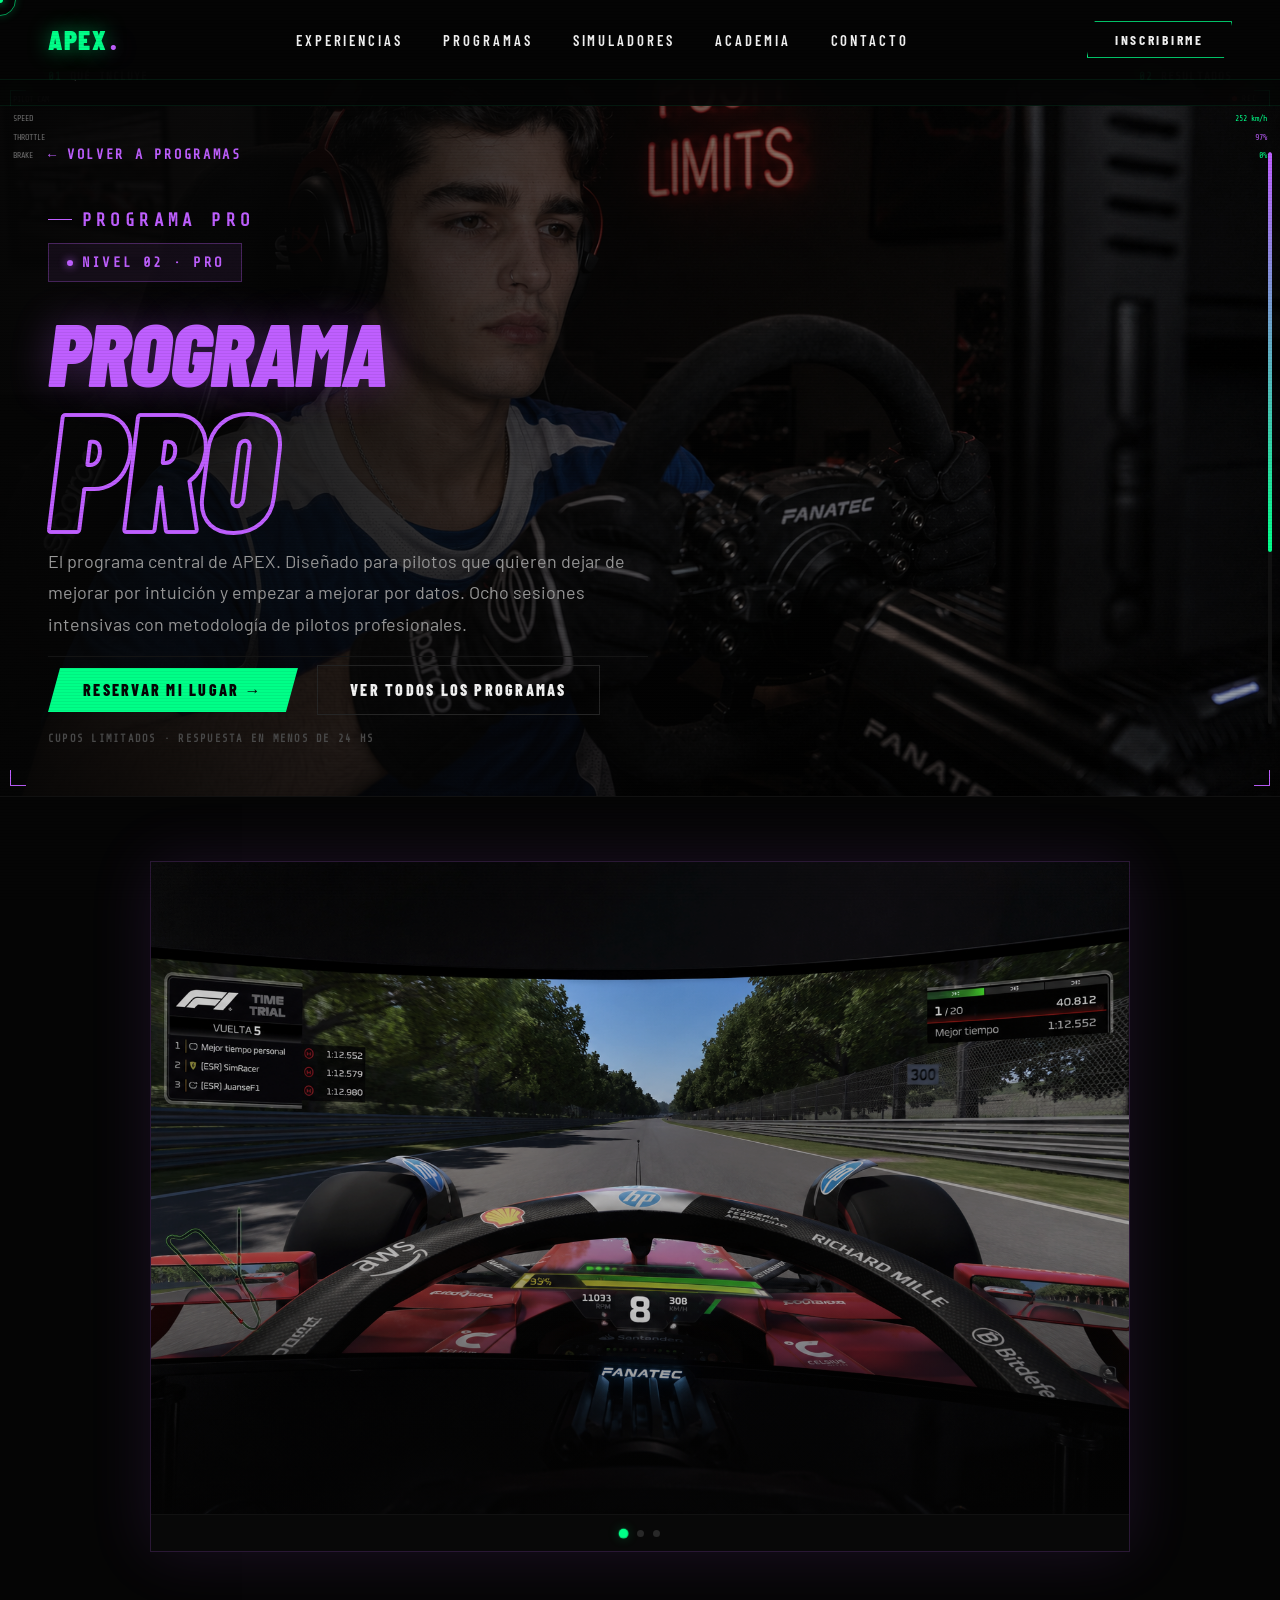
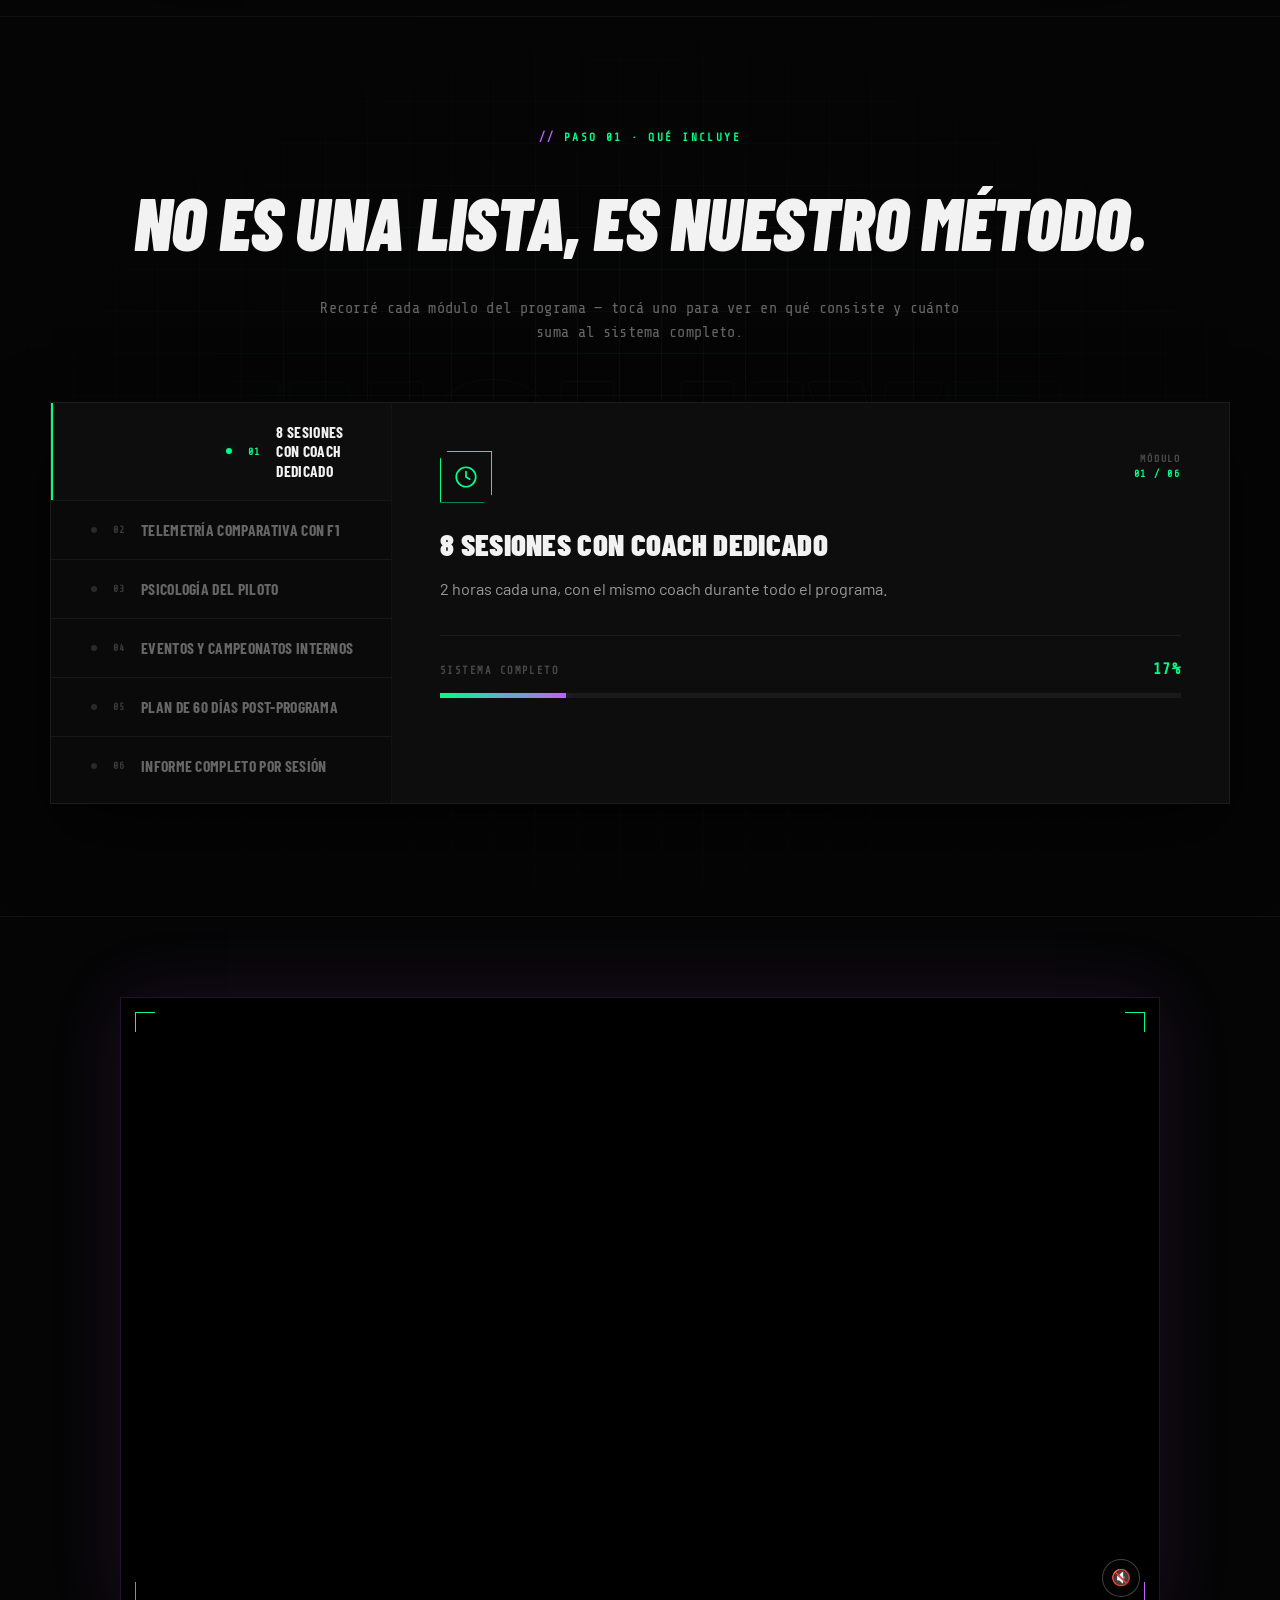
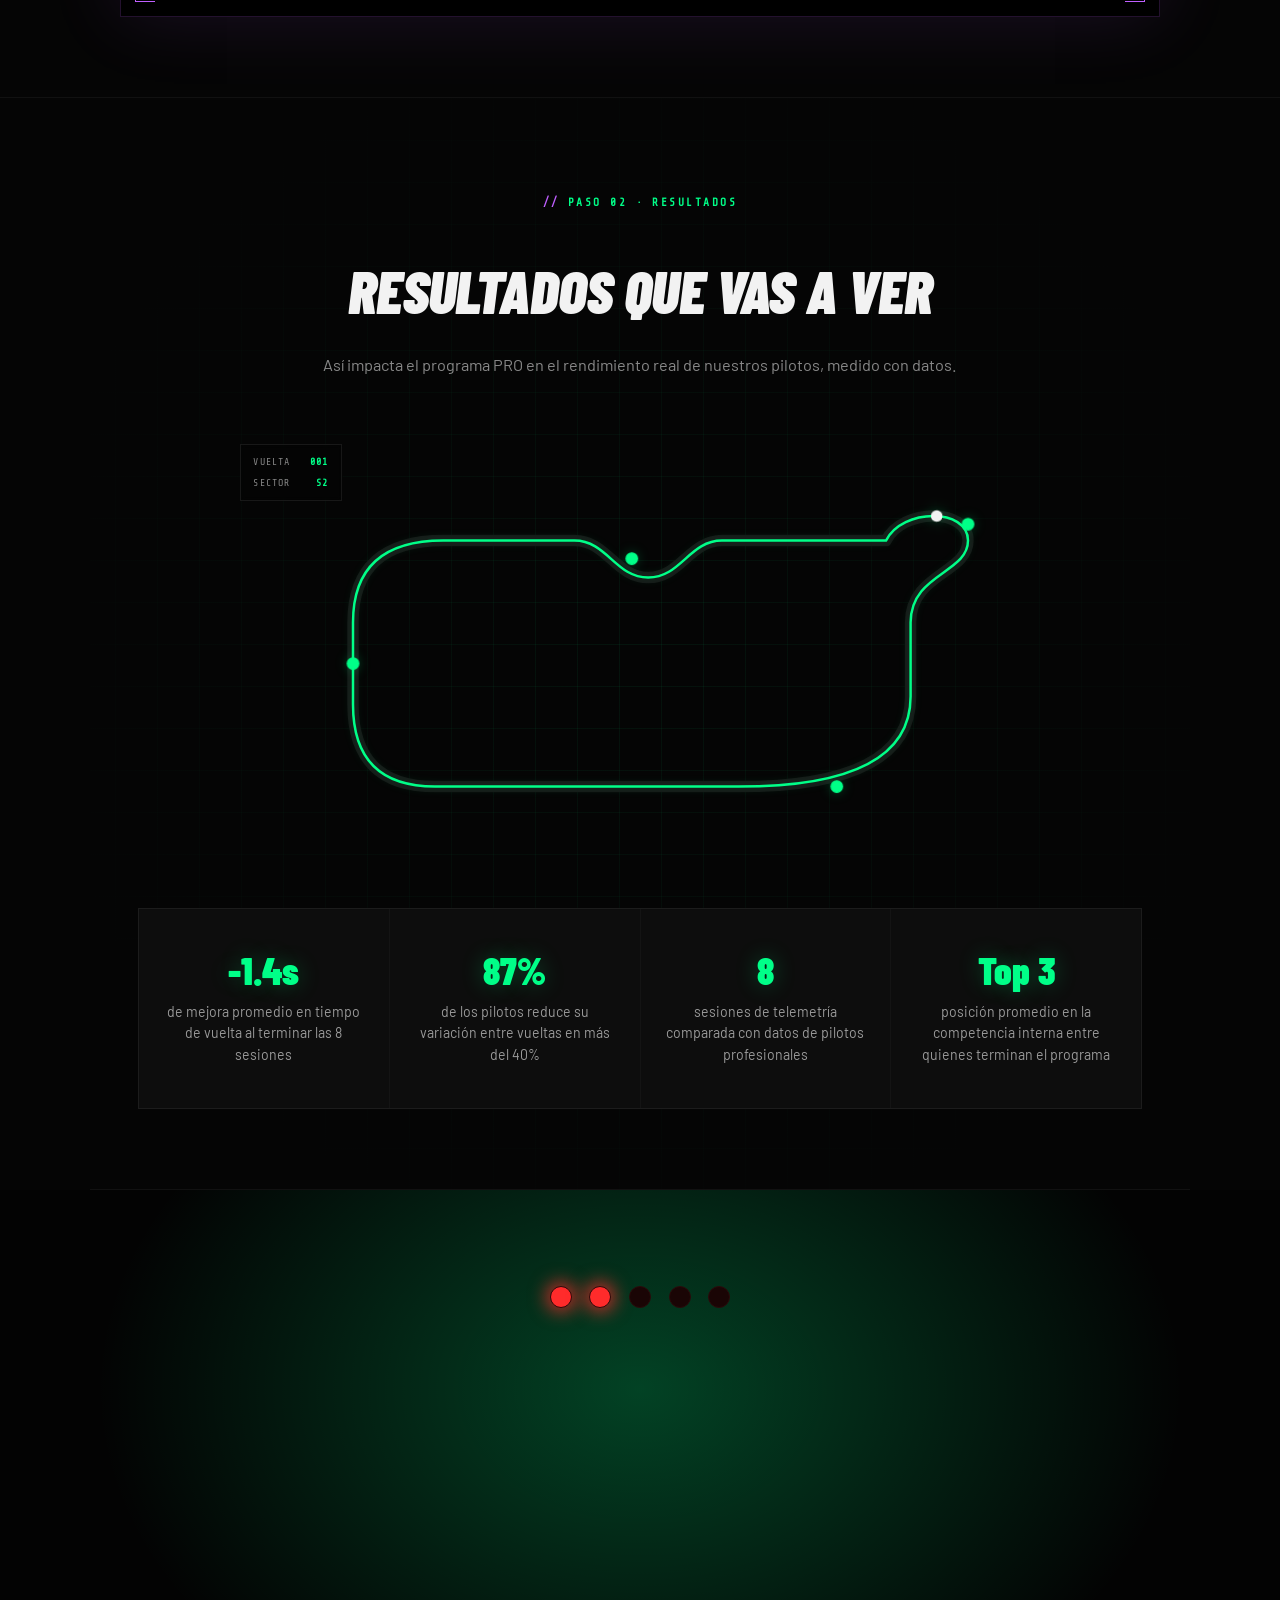
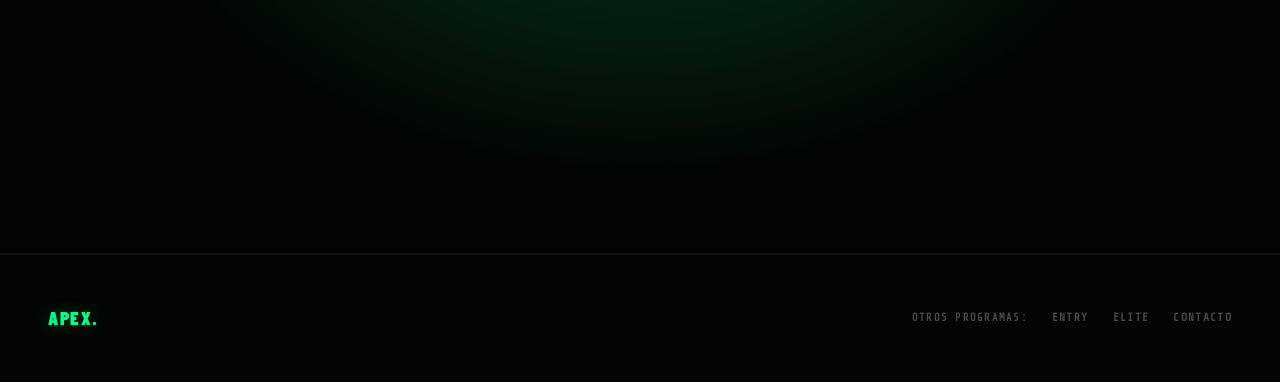
==== commit aa9152f2: "Update detalle.html" ====
--- a/detalle.html
+++ b/detalle.html
@@ -104,27 +104,39 @@
 @media(max-width:480px){.det-video-section{ padding:2rem 1.2rem }.det-video-wrap{ height:46vh }}
 
 /* ══════════════════════════════ RESULTADOS — pista animada + métricas ══════════════════════════════ */
-.det-resultados-section{padding:6rem 3rem 5rem;background:var(--black);border-bottom:1px solid #111;max-width:1100px;margin:0 auto;text-align:center;scroll-margin-top:80px;}
+.det-resultados-section{padding:6rem 3rem 5rem;background:var(--black);border-bottom:1px solid #111;max-width:1100px;margin:0 auto;text-align:center;scroll-margin-top:80px;position:relative;overflow:hidden;}
 .det-resultados-section .det-section-label{ justify-content:center; }
 .det-resultados-title{font-family:var(--ff-display);font-weight:900;font-style:italic;font-size:clamp(2.4rem,5vw,3.8rem);text-transform:uppercase;letter-spacing:-.01em;color:var(--white);margin:0 0 .8rem;}
 .det-resultados-sub{font-size:1.02rem;color:#888;max-width:640px;margin:0 auto 3.5rem;line-height:1.7;}
 
-/* ── pista SVG con auto y checkpoints ── */
-.det-track-wrap{position:relative;width:100%;max-width:980px;margin:0 auto 4rem;}
-.det-track-svg{width:100%;height:auto;display:block;overflow:visible;}
-.det-track-bg{fill:none;stroke:#161616;stroke-width:3;}
-.det-track-line{fill:none;stroke:var(--prog-accent, var(--green));stroke-width:3;stroke-linecap:round;filter:drop-shadow(0 0 6px var(--prog-glow, rgba(0,255,136,.5)));stroke-dasharray:1700;stroke-dashoffset:1700;transition:stroke-dashoffset 2.4s cubic-bezier(.16,.8,.3,1);}
+/* ── pista SVG con forma de circuito F1 + HUD ── */
+.det-track-wrap{position:relative;width:100%;max-width:820px;margin:0 auto 4rem;}
+.det-track-svg{width:100%;height:auto;display:block;overflow:visible;aspect-ratio:1000/500;}
+.det-track-bg{fill:none;stroke:#161616;stroke-width:14;stroke-linecap:round;stroke-linejoin:round;}
+.det-track-line{fill:none;stroke:var(--prog-accent, var(--green));stroke-width:3;stroke-linecap:round;stroke-linejoin:round;filter:drop-shadow(0 0 6px var(--prog-glow, rgba(0,255,136,.5)));stroke-dasharray:2100;stroke-dashoffset:2100;transition:stroke-dashoffset 2.6s cubic-bezier(.16,.8,.3,1);}
 .det-track-wrap.in-view .det-track-line{ stroke-dashoffset:0; }
-.det-checkpoint{fill:#181818;stroke:#282828;stroke-width:1.5;}
+.det-checkpoint{fill:#181818;stroke:#282828;stroke-width:1.5;cursor:pointer;transition:filter .2s ease;}
 .det-track-wrap.in-view .det-checkpoint{animation:detCheckpointLight .5s ease forwards;}
+.det-checkpoint:hover{ filter:brightness(1.3); }
+.det-checkpoint.ping{ animation:detCheckpointPing .8s ease; }
 .det-track-car{fill:var(--white);opacity:0;filter:drop-shadow(0 0 8px var(--prog-glow, rgba(0,255,136,.8)));transition:opacity .5s ease .9s;}
 .det-track-wrap.in-view .det-track-car{ opacity:1; }
 @keyframes detCheckpointLight{ to{ fill:var(--prog-accent, var(--green)); stroke:var(--prog-accent, var(--green)); filter:drop-shadow(0 0 7px var(--prog-glow, rgba(0,255,136,.75))); } }
+@keyframes detCheckpointPing{ 0%{ r:7; } 45%{ r:14; filter:drop-shadow(0 0 14px var(--prog-glow, rgba(0,255,136,.95))); } 100%{ r:7; } }
+
+/* HUD de telemetría sobre la pista */
+.det-track-hud{position:absolute;top:.6rem;left:.6rem;z-index:2;display:flex;flex-direction:column;gap:.35rem;font-family:var(--ff-mono);font-size:.62rem;letter-spacing:.12em;color:rgba(242,242,242,.55);text-transform:uppercase;background:rgba(5,5,5,.55);padding:.55rem .8rem;border:1px solid rgba(255,255,255,.08);backdrop-filter:blur(3px);pointer-events:none;}
+.det-track-hud-row{display:flex;justify-content:space-between;gap:1.2rem;}
+.det-track-hud-row span:last-child{color:var(--prog-accent, var(--green));font-weight:700;}
+@media(max-width:520px){.det-track-hud{ font-size:.55rem; padding:.45rem .65rem; }}
 
 /* ── grid de estadísticas ── */
 .det-stats-grid{display:grid;grid-template-columns:repeat(4,1fr);gap:1px;background:#141414;border:1px solid #1c1c1c;max-width:1100px;margin:0 auto;}
-.det-stat-card{background:#0d0d0d;padding:2.6rem 1.6rem;display:flex;flex-direction:column;align-items:center;text-align:center;gap:.7rem;opacity:0;transform:translateY(26px);transition:opacity .6s ease, transform .6s ease;}
+.det-stat-card{background:#0d0d0d;padding:2.6rem 1.6rem;display:flex;flex-direction:column;align-items:center;text-align:center;gap:.7rem;opacity:0;transform:translateY(26px);transition:opacity .6s ease, transform .6s ease, box-shadow .3s ease;cursor:pointer;}
 .det-stat-card.revealed{ opacity:1; transform:translateY(0); }
+.det-stat-card:hover{ box-shadow:0 0 0 1px var(--prog-accent, var(--green)) inset; }
+.det-stat-card.flash{ animation:detStatFlash .9s ease; }
+@keyframes detStatFlash{ 0%,100%{ box-shadow:none; } 35%{ box-shadow:0 0 0 2px var(--prog-accent, var(--green)) inset, 0 0 24px var(--prog-glow, rgba(0,255,136,.4)); } }
 .det-stat-num{font-family:var(--ff-display);font-weight:900;font-size:clamp(1.9rem,3vw,2.7rem);color:var(--prog-accent, var(--green));text-shadow:0 0 22px var(--prog-glow, rgba(0,255,136,.3));line-height:1;}
 .det-stat-label{font-size:.88rem;color:#999;line-height:1.55;}
 @media(max-width:900px){
@@ -228,6 +240,33 @@
   .det-dash-navitem{ min-width:150px; padding:1rem; }
   .det-dash-panel{ padding:1.8rem; }
   .det-dash-title{ font-size:1.4rem; }
+}
+
+/* ══════════════════════════════ TEXTURA DE GRILLA — igual al home (secciones "Qué incluye" y "Resultados") ══════════════════════════════ */
+.det-incluye-section,
+.det-resultados-section{
+  background-image:
+    linear-gradient(rgba(0,255,136,.06) 1px, transparent 1px),
+    linear-gradient(90deg, rgba(0,255,136,.06) 1px, transparent 1px);
+  background-size: 42px 42px;
+  background-position: center top;
+}
+.det-incluye-section::after,
+.det-resultados-section::after{
+  content:'';
+  position:absolute;
+  inset:0;
+  background:radial-gradient(ellipse at center, transparent 0%, var(--black) 78%);
+  pointer-events:none;
+  z-index:0;
+}
+.det-resultados-section > *{
+  position:relative;
+  z-index:1;
+}
+@media(max-width:900px){
+  .det-incluye-section,
+  .det-resultados-section{ background-size:32px 32px; }
 }
 
 /* ══════════════════════════════ FOOTER ══════════════════════════════ */
@@ -459,15 +498,19 @@
     <p class="det-resultados-sub" id="det-resultados-sub"></p>
 
     <div class="det-track-wrap" id="det-track-wrap">
-      <svg class="det-track-svg" viewBox="0 0 1000 220" preserveAspectRatio="none" aria-hidden="true">
-        <path class="det-track-bg" d="M20,110 C120,20 280,20 380,90 C460,150 540,150 620,90 C700,30 840,30 900,90 C950,120 980,140 980,160"></path>
-        <path class="det-track-line" d="M20,110 C120,20 280,20 380,90 C460,150 540,150 620,90 C700,30 840,30 900,90 C950,120 980,140 980,160"></path>
-        <circle class="det-checkpoint" cx="150" cy="45" r="6" style="animation-delay:.3s"></circle>
-        <circle class="det-checkpoint" cx="500" cy="140" r="6" style="animation-delay:1.1s"></circle>
-        <circle class="det-checkpoint" cx="720" cy="45" r="6" style="animation-delay:1.9s"></circle>
-        <circle class="det-checkpoint" cx="900" cy="90" r="6" style="animation-delay:2.7s"></circle>
+      <div class="det-track-hud" id="det-track-hud">
+        <div class="det-track-hud-row"><span>Vuelta</span><span id="det-hud-lap">001</span></div>
+        <div class="det-track-hud-row"><span>Sector</span><span id="det-hud-sector">S1</span></div>
+      </div>
+      <svg class="det-track-svg" viewBox="0 0 1000 500" preserveAspectRatio="xMidYMid meet" aria-hidden="true">
+        <path class="det-track-bg" d="M250,430 L620,430 Q830,430 830,320 L830,230 C830,170 900,170 900,130 C900,90 820,90 800,130 L600,130 C560,130 550,175 510,175 C470,175 460,130 420,130 L260,130 Q150,130 150,230 L150,330 Q150,430 250,430 Z"></path>
+        <path class="det-track-line" d="M250,430 L620,430 Q830,430 830,320 L830,230 C830,170 900,170 900,130 C900,90 820,90 800,130 L600,130 C560,130 550,175 510,175 C470,175 460,130 420,130 L260,130 Q150,130 150,230 L150,330 Q150,430 250,430 Z"></path>
+        <circle class="det-checkpoint" data-idx="0" cx="740" cy="430" r="7" style="animation-delay:.3s"></circle>
+        <circle class="det-checkpoint" data-idx="1" cx="900" cy="110" r="7" style="animation-delay:1.1s"></circle>
+        <circle class="det-checkpoint" data-idx="2" cx="490" cy="152" r="7" style="animation-delay:1.9s"></circle>
+        <circle class="det-checkpoint" data-idx="3" cx="150" cy="280" r="7" style="animation-delay:2.7s"></circle>
         <circle class="det-track-car" r="7">
-          <animateMotion dur="6s" repeatCount="indefinite" rotate="auto" path="M20,110 C120,20 280,20 380,90 C460,150 540,150 620,90 C700,30 840,30 900,90 C950,120 980,140 980,160"></animateMotion>
+          <animateMotion dur="6s" repeatCount="indefinite" rotate="auto" path="M250,430 L620,430 Q830,430 830,320 L830,230 C830,170 900,170 900,130 C900,90 820,90 800,130 L600,130 C560,130 550,175 510,175 C470,175 460,130 420,130 L260,130 Q150,130 150,230 L150,330 Q150,430 250,430 Z"></animateMotion>
         </circle>
       </svg>
     </div>
@@ -902,17 +945,38 @@
   document.getElementById('det-resultados-sub').textContent = p.resultadosSub;
 
   const grid = document.getElementById('det-stats-grid');
-  grid.innerHTML = p.resultados.map(r => `
-    <div class="det-stat-card">
+  grid.innerHTML = p.resultados.map((r, i) => `
+    <div class="det-stat-card" data-idx="${i}">
       <div class="det-stat-num">${r.num}</div>
       <div class="det-stat-label">${r.label}</div>
     </div>
   `).join('');
 
-  const cards     = Array.from(grid.querySelectorAll('.det-stat-card'));
-  const trackWrap = document.getElementById('det-track-wrap');
-  const section   = document.getElementById('det-sec-resultados');
+  const cards       = Array.from(grid.querySelectorAll('.det-stat-card'));
+  const checkpoints  = Array.from(document.querySelectorAll('.det-checkpoint'));
+  const trackWrap    = document.getElementById('det-track-wrap');
+  const section      = document.getElementById('det-sec-resultados');
   if(!section) return;
+
+  /* ── Conexión pista ↔ tarjetas: click en un checkpoint resalta su stat, y viceversa ── */
+  checkpoints.forEach(cp => {
+    cp.addEventListener('click', () => {
+      const card = cards[parseInt(cp.dataset.idx, 10)];
+      if(!card) return;
+      card.scrollIntoView({ behavior:'smooth', block:'center' });
+      card.classList.remove('flash'); void card.offsetWidth;
+      card.classList.add('flash');
+    });
+  });
+  cards.forEach(card => {
+    card.addEventListener('click', () => {
+      const cp = checkpoints[parseInt(card.dataset.idx, 10)];
+      if(!cp) return;
+      cp.classList.remove('ping'); void cp.getBoundingClientRect();
+      cp.classList.add('ping');
+      setTimeout(() => cp.classList.remove('ping'), 850);
+    });
+  });
 
   const io = new IntersectionObserver((entries) => {
     entries.forEach(entry => {
@@ -926,6 +990,27 @@
     });
   }, { threshold: .3 });
   io.observe(section);
+
+  startTrackHud();
+}
+
+/* ── HUD de telemetría de la pista: vuelta + sector en vivo, sincronizado con el auto ── */
+function startTrackHud(){
+  const lapEl = document.getElementById('det-hud-lap');
+  const secEl = document.getElementById('det-hud-sector');
+  if(!lapEl || !secEl || lapEl.dataset.started) return;
+  lapEl.dataset.started = '1';
+
+  let lap = 1, sector = 1;
+  lapEl.textContent = String(lap).padStart(3,'0');
+  secEl.textContent = 'S1';
+
+  setInterval(() => {
+    sector = sector < 3 ? sector + 1 : 1;
+    if(sector === 1) lap++;
+    secEl.textContent = 'S' + sector;
+    lapEl.textContent = String(lap).padStart(3,'0');
+  }, 2000);
 }
 
 /* ══════════════════════════════
